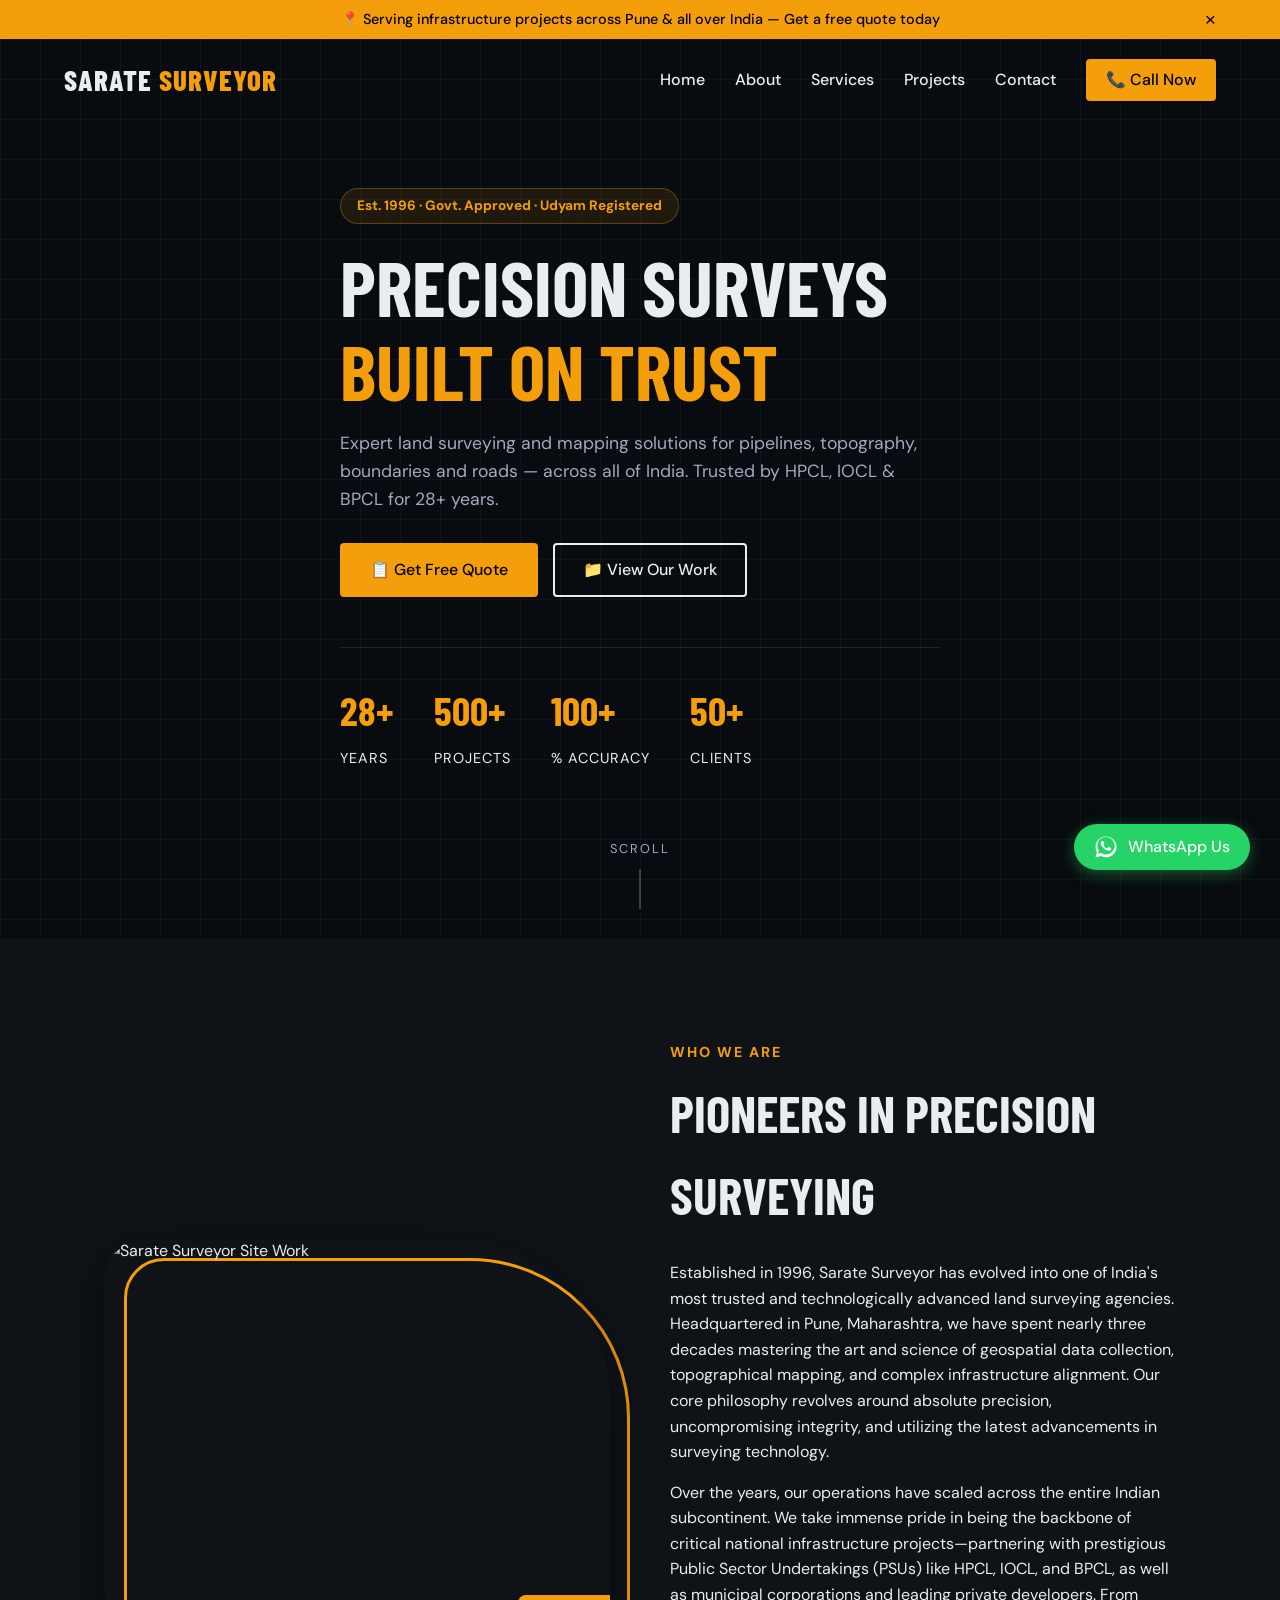
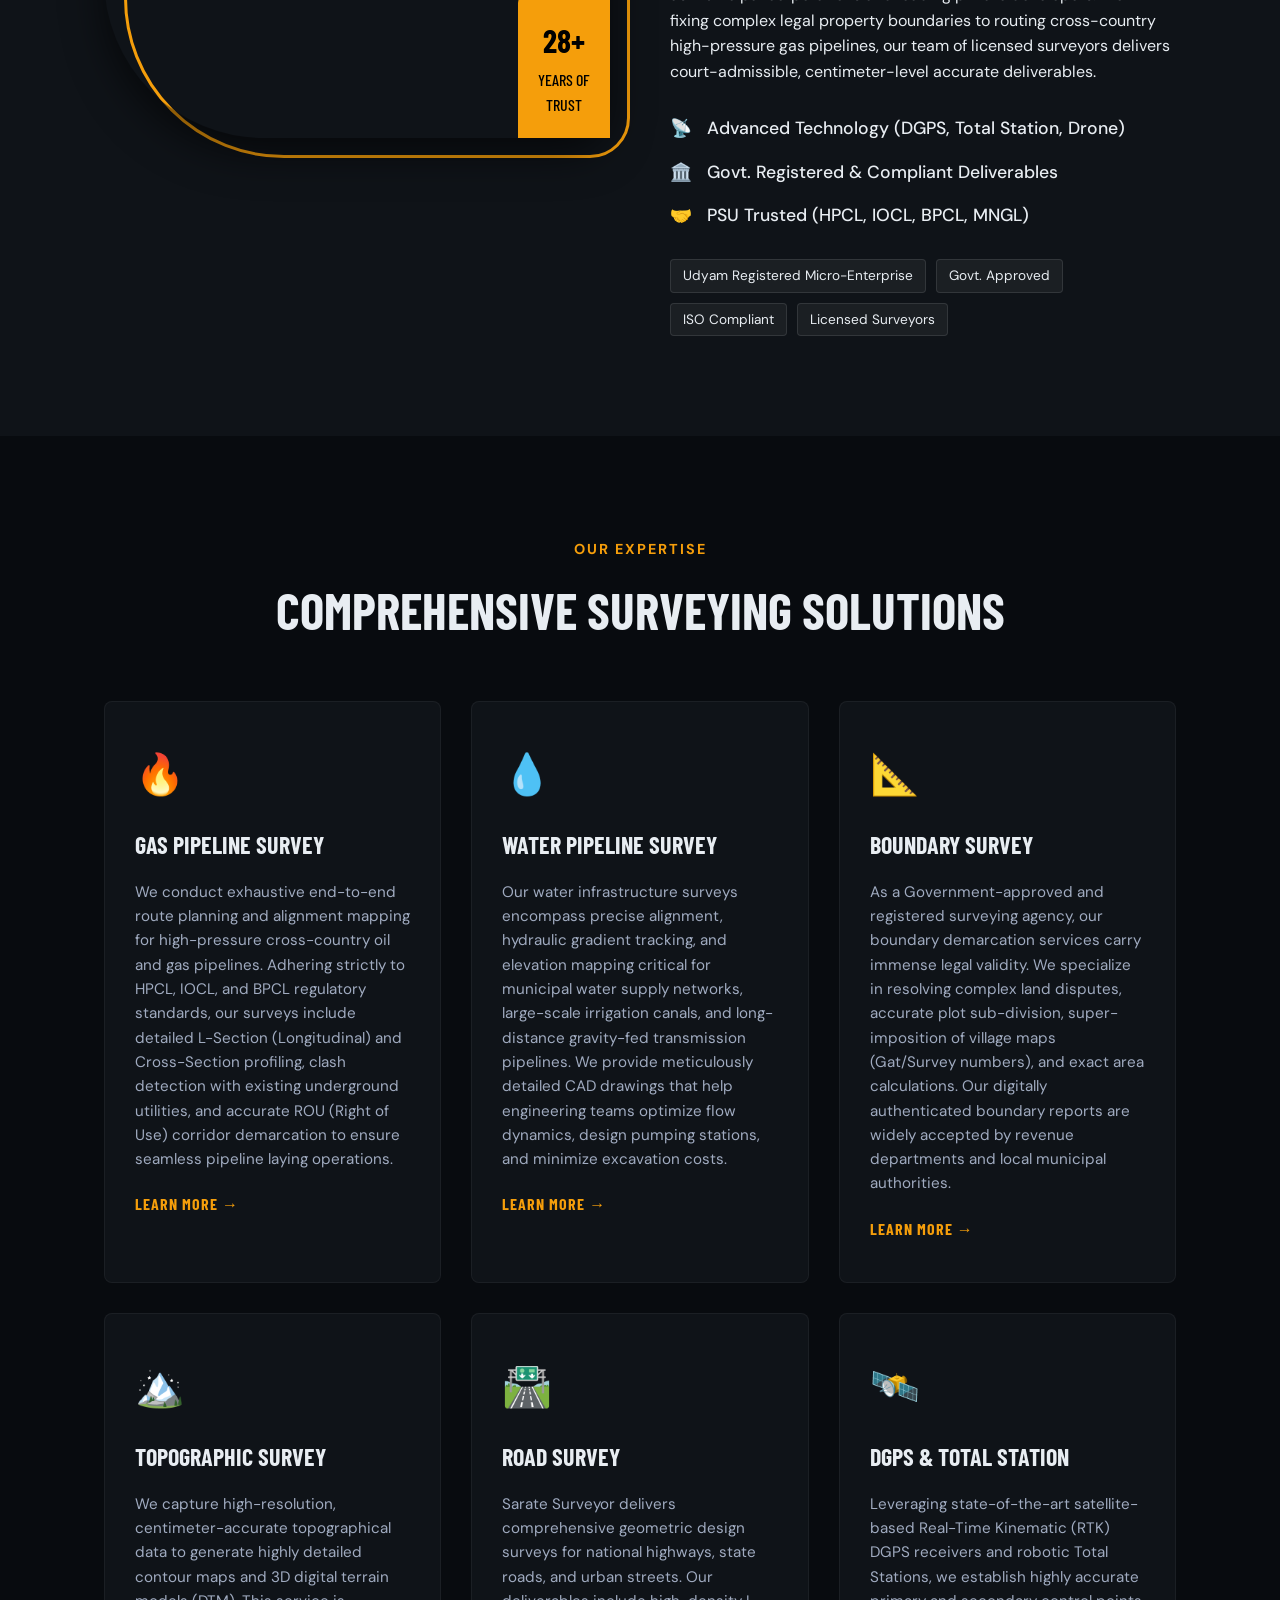
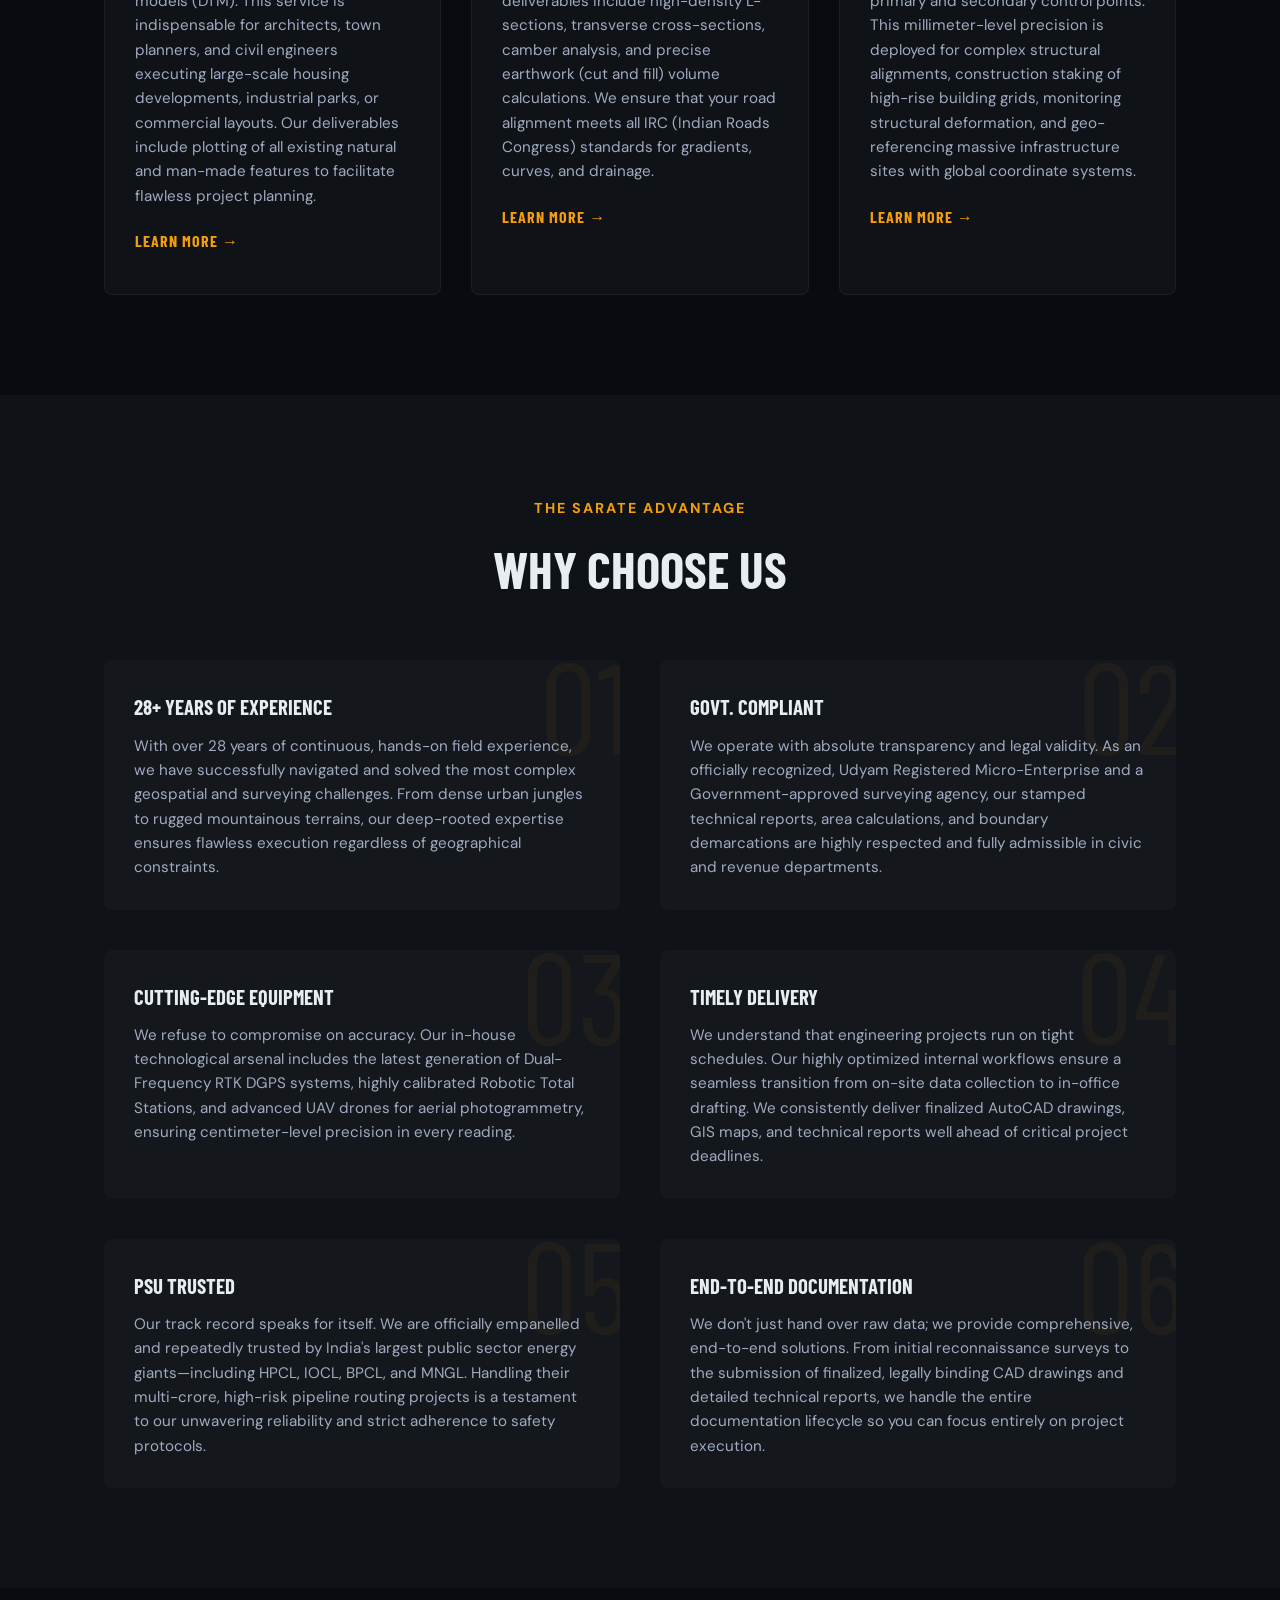
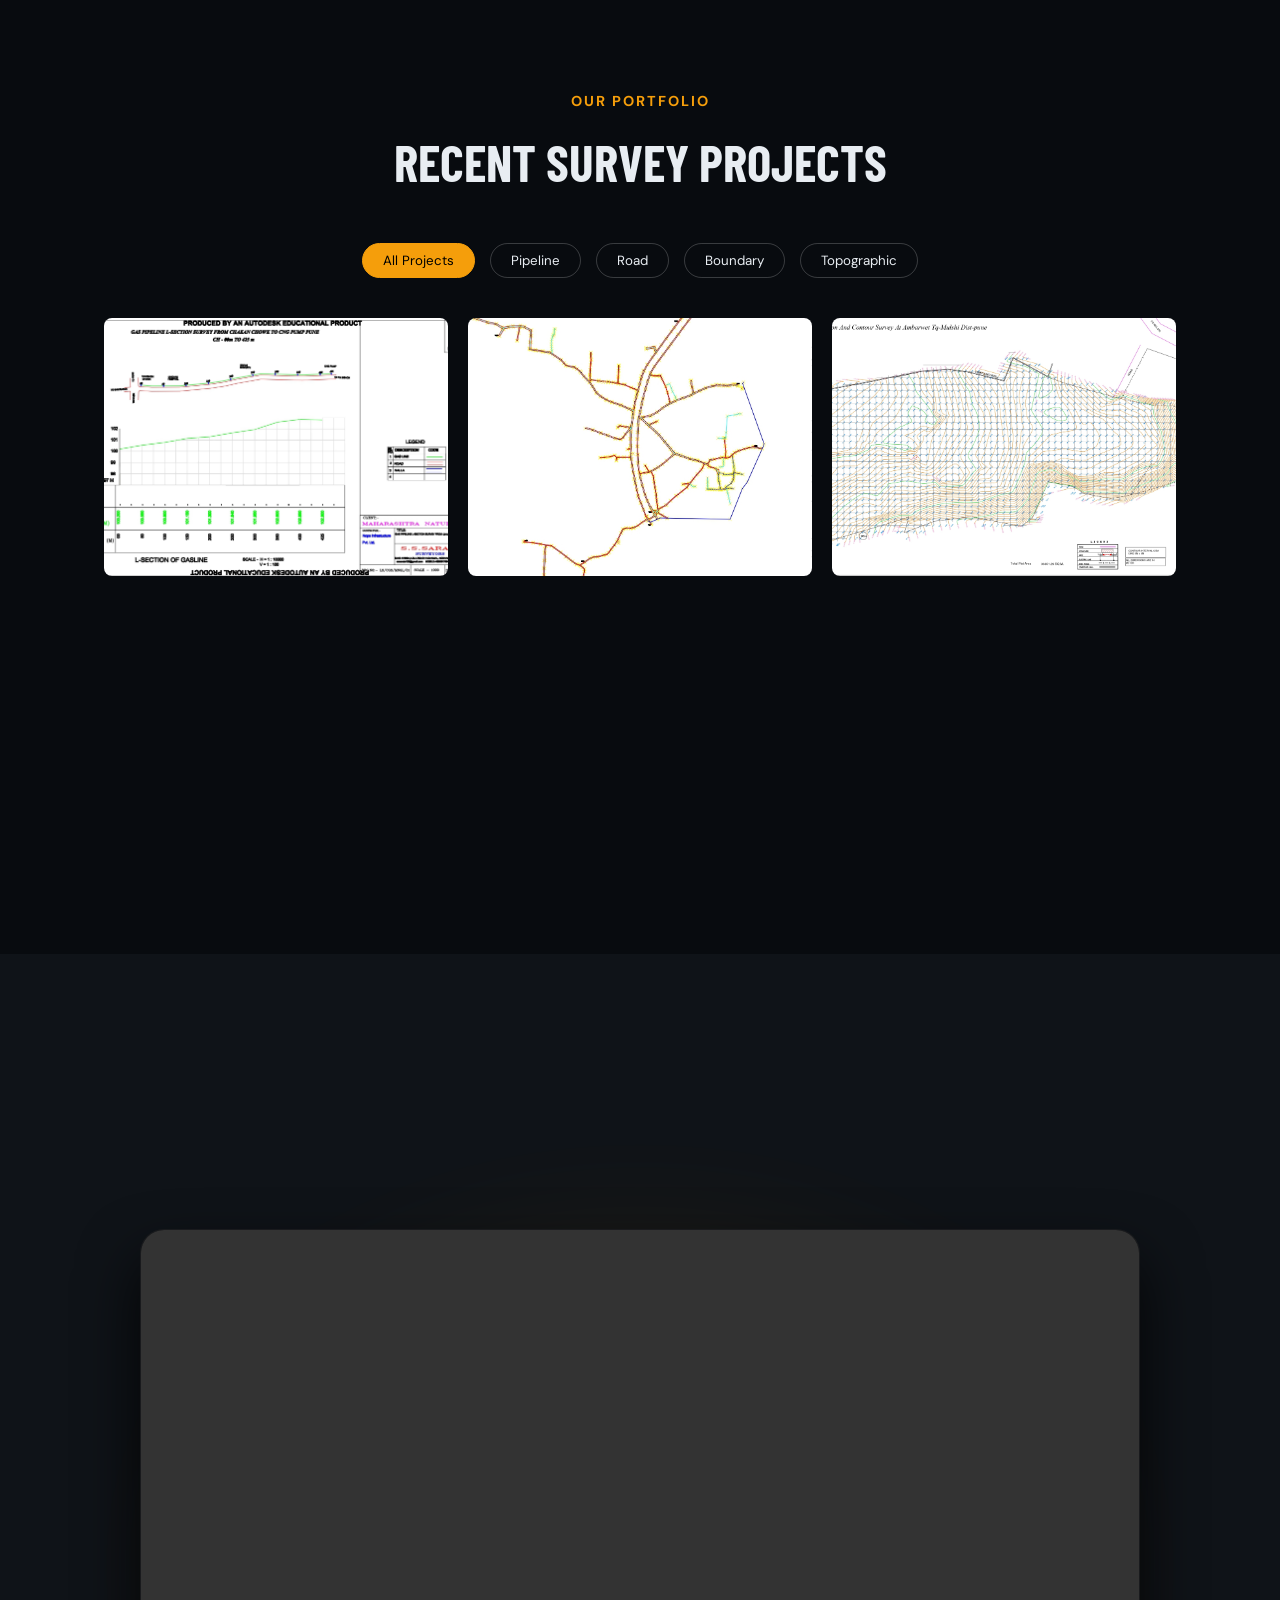
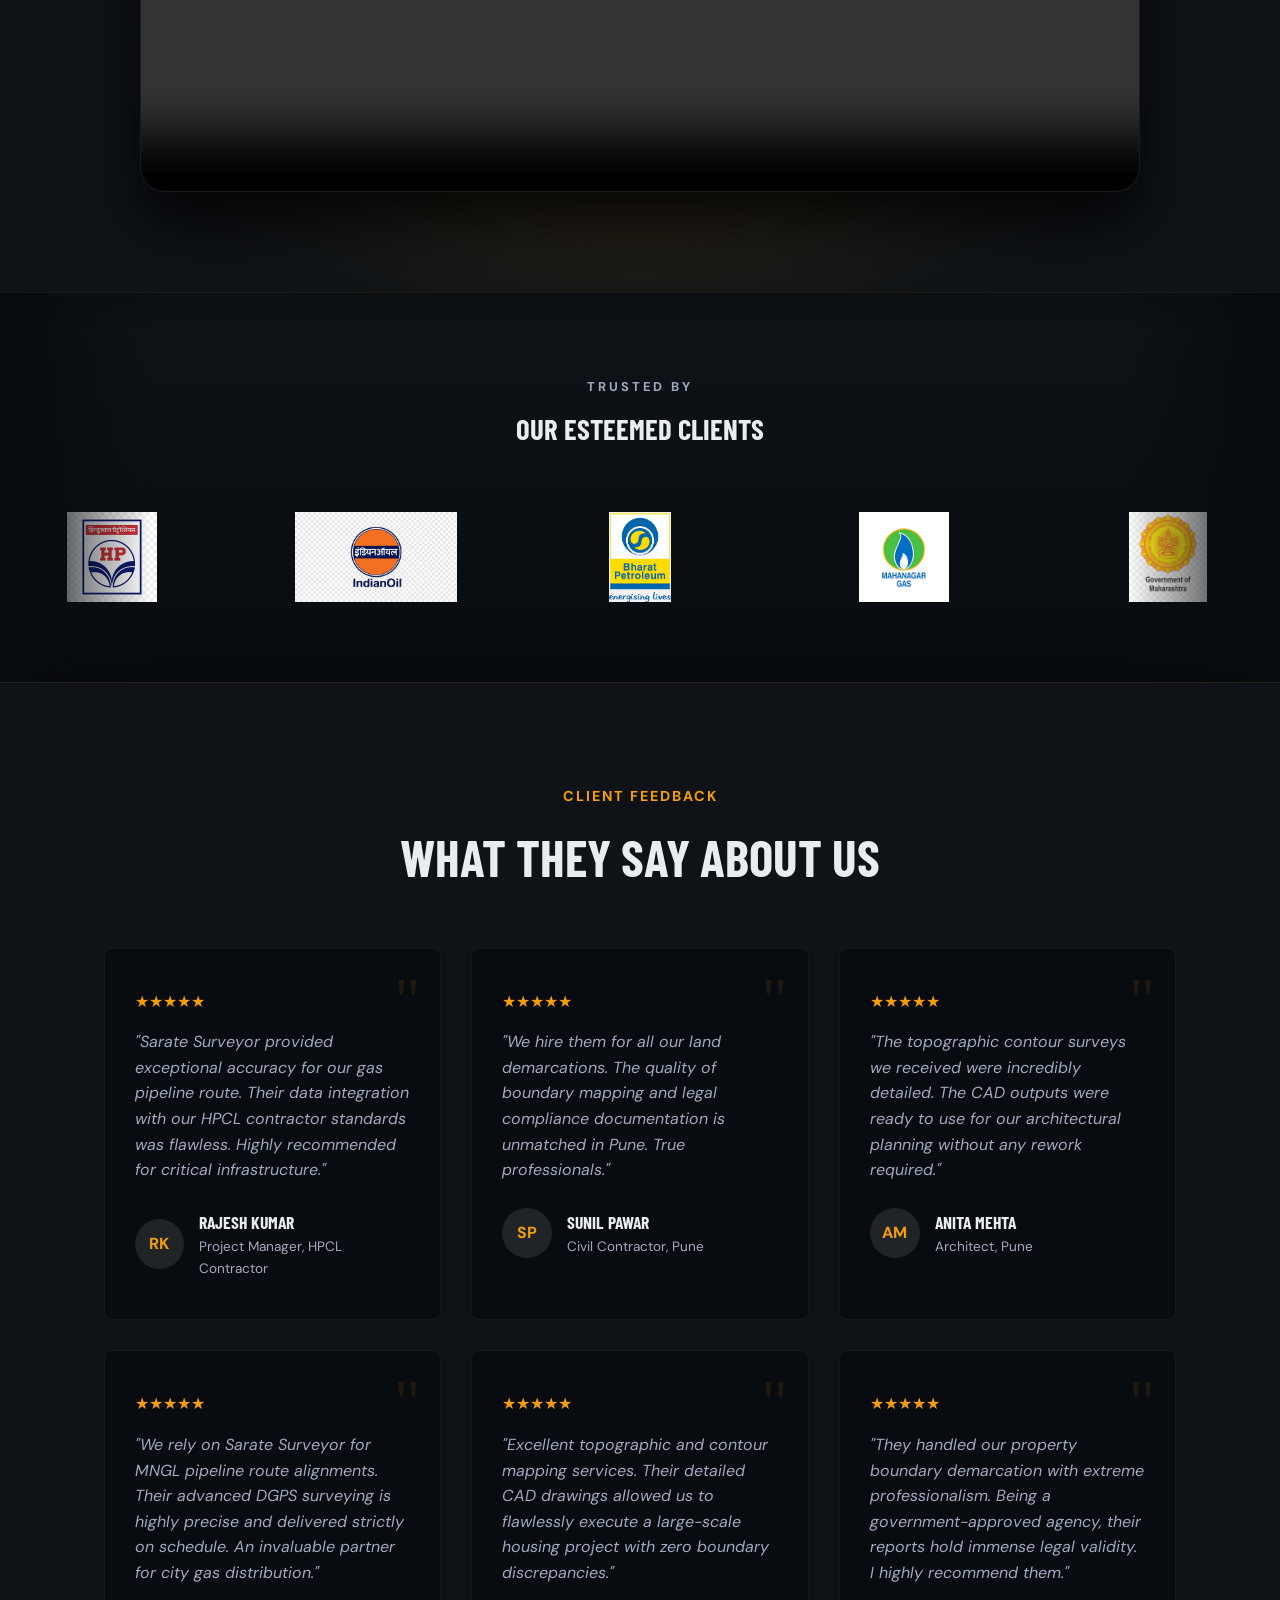
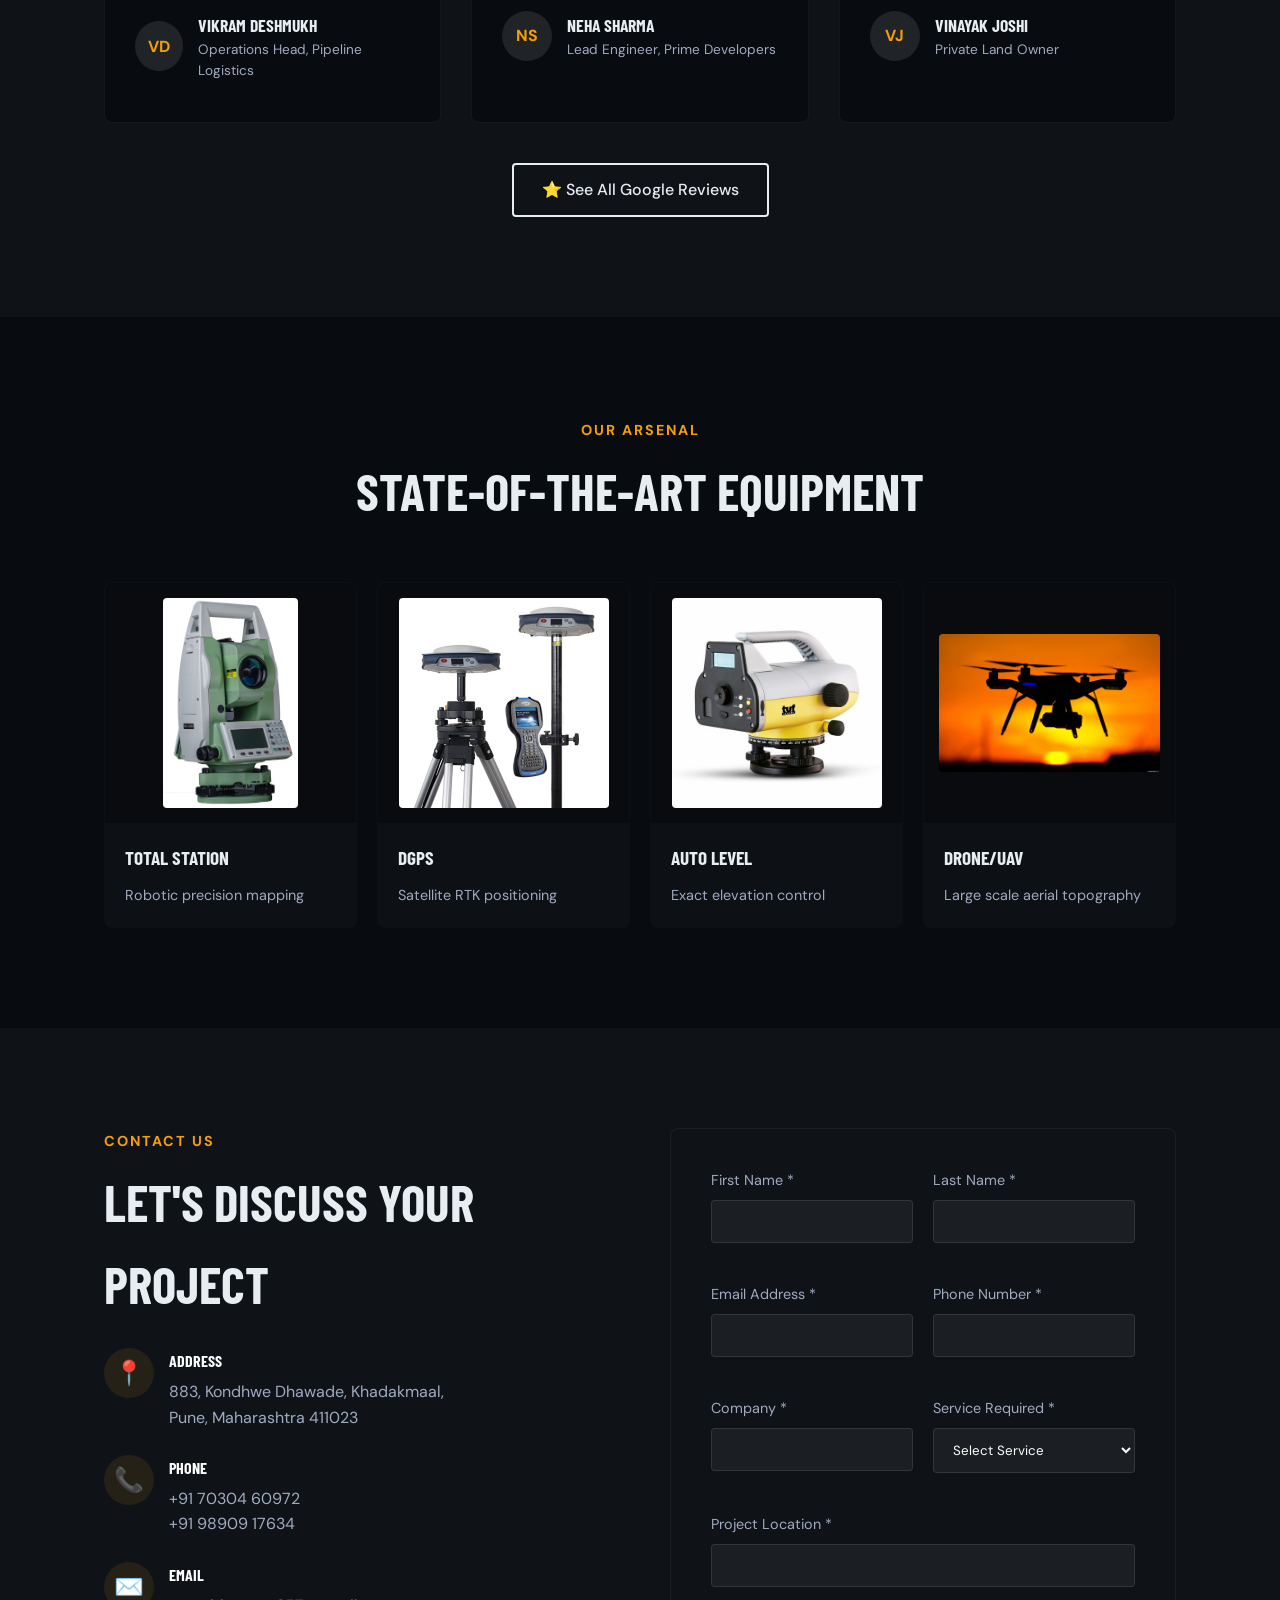
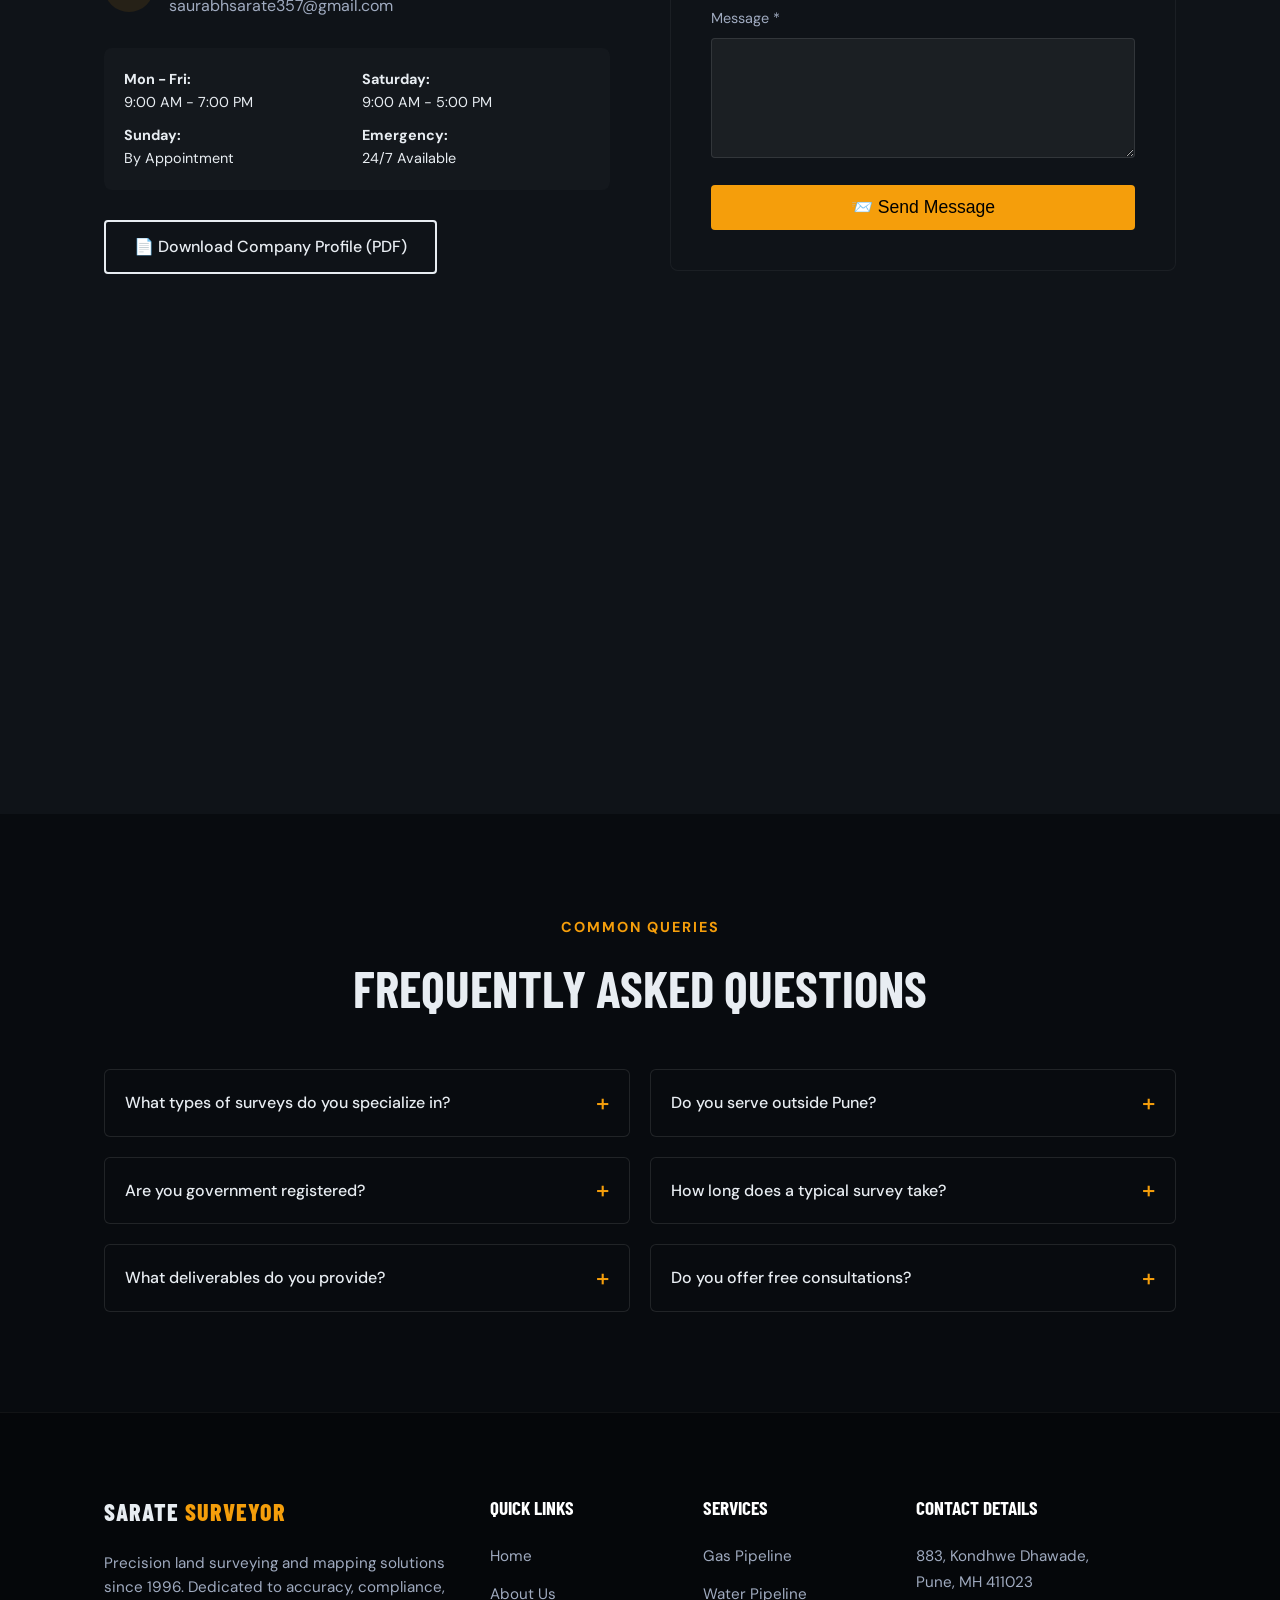
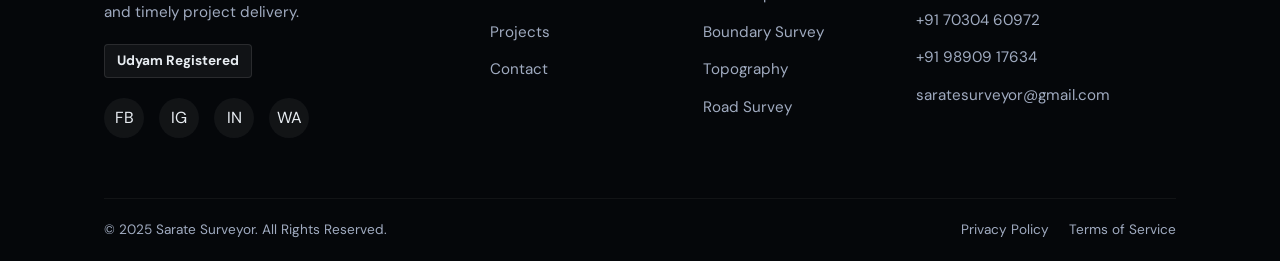
==== index.html @ 3decd0cd "Update footer with official social media links" ====
<!-- Deploy: drag this index.html to netlify.com/drop -->
<!DOCTYPE html>
<html lang="en">

<head>
    <meta charset="UTF-8">
    <meta name="viewport" content="width=device-width, initial-scale=1.0">
    <title>Sarate Surveyor | Land Surveying Experts in Pune Since 1996</title>
    <meta name="description"
        content="Govt. approved land surveyors in Pune since 1996. Expert gas pipeline, water pipeline, boundary, topographic and road surveys. Trusted by HPCL, IOCL, BPCL.">
    <meta name="keywords"
        content="land surveyor, surveying, Pune, topography, boundary survey, gas pipeline survey, DGPS, total station, Sarate Surveyor">
    <meta property="og:title" content="Sarate Surveyor | Land Surveying Experts in Pune Since 1996">
    <meta property="og:description"
        content="Govt. approved land surveyors in Pune since 1996. Expert gas pipeline, water pipeline, boundary, topographic and road surveys.">
    <meta property="og:type" content="website">

    <link rel="preconnect" href="https://fonts.googleapis.com">
    <link rel="preconnect" href="https://fonts.gstatic.com" crossorigin>
    <link
        href="https://fonts.googleapis.com/css2?family=Barlow+Condensed:wght@700;800&family=DM+Sans:wght@400;500&display=swap"
        rel="stylesheet">

    <link rel="stylesheet" href="css/style.css">
</head>

<body class="nav-wrapper has-banner">

    <!-- Announcement Banner -->
    <div class="announcement" id="banner">
        📍 Serving infrastructure projects across Pune & all over India — Get a free quote today
        <button class="close-btn"
            onclick="document.getElementById('banner').style.display='none'; document.body.classList.remove('has-banner');">&times;</button>
    </div>

    <!-- Navigation -->
    <nav id="navbar">
        <a href="#" class="logo">SARATE <span class="amber-text">SURVEYOR</span></a>
        <div class="nav-links" id="navLinks">
            <a href="#home" class="mobile-close">Home</a>
            <a href="#about" class="mobile-close">About</a>
            <a href="#services" class="mobile-close">Services</a>
            <a href="#portfolio" class="mobile-close">Projects</a>
            <a href="#contact" class="mobile-close">Contact</a>
            <a href="tel:+917030460972" class="nav-cta mobile-close">📞 Call Now</a>
        </div>
        <button class="hamburger" id="menuBtn">☰</button>
    </nav>

    <!-- Hero Section -->
    <section id="home" class="hero">
        <div class="container hero-content">
            <div class="badge">Est. 1996 · Govt. Approved · Udyam Registered</div>
            <h1 class="">PRECISION SURVEYS<br><span class="amber-text">BUILT ON TRUST</span></h1>
            <p class="">Expert land surveying and mapping solutions for pipelines, topography, boundaries and
                roads — across all of India. Trusted by HPCL, IOCL & BPCL for 28+ years.</p>
            <div class="hero-btns ">
                <a href="#contact" class="btn btn-amber">📋 Get Free Quote</a>
                <a href="#portfolio" class="btn btn-outline">📁 View Our Work</a>
            </div>
            <div class="hero-stats ">
                <div class="stat-item">
                    <h3 class="counter-value" data-target="28">0</h3>
                    <p>Years</p>
                </div>
                <div class="stat-item">
                    <h3 class="counter-value" data-target="500">0</h3>
                    <p>Projects</p>
                </div>
                <div class="stat-item">
                    <h3 class="counter-value" data-target="100">0</h3>
                    <p>% Accuracy</p>
                </div>
                <div class="stat-item">
                    <h3 class="counter-value" data-target="50">0</h3>
                    <p>Clients</p>
                </div>
            </div>
        </div>
        <div class="scroll-indicator">
            Scroll
            <div class="scroll-line"></div>
        </div>
    </section>

    <!-- About Section -->
    <section id="about" class="bg-lighter">
        <div class="container about-grid">
            <div class="about-img fade-in">
                <img src="https://images.unsplash.com/photo-1504307651254-35680f356dfd?q=85&w=1200"
                    alt="Sarate Surveyor Site Work" loading="lazy">
                <div class="about-badge">
                    <h4>28+</h4>
                    <p>Years of<br>Trust</p>
                </div>
            </div>
            <div class="about-text fade-in">
                <span class="section-tag">Who We Are</span>
                <h2>Pioneers in Precision Surveying</h2>
                <p>Established in 1996, Sarate Surveyor has evolved into one of India's most trusted and technologically advanced land surveying agencies. Headquartered in Pune, Maharashtra, we have spent nearly three decades mastering the art and science of geospatial data collection, topographical mapping, and complex infrastructure alignment. Our core philosophy revolves around absolute precision, uncompromising integrity, and utilizing the latest advancements in surveying technology.</p>
                <p style="margin-top: 15px;">Over the years, our operations have scaled across the entire Indian subcontinent. We take immense pride in being the backbone of critical national infrastructure projects—partnering with prestigious Public Sector Undertakings (PSUs) like HPCL, IOCL, and BPCL, as well as municipal corporations and leading private developers. From fixing complex legal property boundaries to routing cross-country high-pressure gas pipelines, our team of licensed surveyors delivers court-admissible, centimeter-level accurate deliverables.</p>

                <div class="about-features">
                    <div class="feature-item">
                        <span>📡</span> Advanced Technology (DGPS, Total Station, Drone)
                    </div>
                    <div class="feature-item">
                        <span>🏛️</span> Govt. Registered & Compliant Deliverables
                    </div>
                    <div class="feature-item">
                        <span>🤝</span> PSU Trusted (HPCL, IOCL, BPCL, MNGL)
                    </div>
                </div>

                <div class="cert-chips">
                    <span class="chip">Udyam Registered Micro-Enterprise</span>
                    <span class="chip">Govt. Approved</span>
                    <span class="chip">ISO Compliant</span>
                    <span class="chip">Licensed Surveyors</span>
                </div>
            </div>
        </div>
    </section>

    <!-- Services Section -->
    <section id="services">
        <div class="container">
            <div class="text-center fade-in">
                <span class="section-tag">Our Expertise</span>
                <h2>Comprehensive Surveying Solutions</h2>
            </div>

            <div class="services-grid">
                <!-- Service 1 -->
                <div class="service-card fade-in">
                    <div class="service-icon">🔥</div>
                    <h3>Gas Pipeline Survey</h3>
                    <p>We conduct exhaustive end-to-end route planning and alignment mapping for high-pressure cross-country oil and gas pipelines. Adhering strictly to HPCL, IOCL, and BPCL regulatory standards, our surveys include detailed L-Section (Longitudinal) and Cross-Section profiling, clash detection with existing underground utilities, and accurate ROU (Right of Use) corridor demarcation to ensure seamless pipeline laying operations.</p>
                    <a href="#contact" class="service-link">Learn More &rarr;</a>
                </div>
                <!-- Service 2 -->
                <div class="service-card fade-in">
                    <div class="service-icon">💧</div>
                    <h3>Water Pipeline Survey</h3>
                    <p>Our water infrastructure surveys encompass precise alignment, hydraulic gradient tracking, and elevation mapping critical for municipal water supply networks, large-scale irrigation canals, and long-distance gravity-fed transmission pipelines. We provide meticulously detailed CAD drawings that help engineering teams optimize flow dynamics, design pumping stations, and minimize excavation costs.</p>
                    <a href="#contact" class="service-link">Learn More &rarr;</a>
                </div>
                <!-- Service 3 -->
                <div class="service-card fade-in">
                    <div class="service-icon">📐</div>
                    <h3>Boundary Survey</h3>
                    <p>As a Government-approved and registered surveying agency, our boundary demarcation services carry immense legal validity. We specialize in resolving complex land disputes, accurate plot sub-division, super-imposition of village maps (Gat/Survey numbers), and exact area calculations. Our digitally authenticated boundary reports are widely accepted by revenue departments and local municipal authorities.</p>
                    <a href="#contact" class="service-link">Learn More &rarr;</a>
                </div>
                <!-- Service 4 -->
                <div class="service-card fade-in">
                    <div class="service-icon">🏔️</div>
                    <h3>Topographic Survey</h3>
                    <p>We capture high-resolution, centimeter-accurate topographical data to generate highly detailed contour maps and 3D digital terrain models (DTM). This service is indispensable for architects, town planners, and civil engineers executing large-scale housing developments, industrial parks, or commercial layouts. Our deliverables include plotting of all existing natural and man-made features to facilitate flawless project planning.</p>
                    <a href="#contact" class="service-link">Learn More &rarr;</a>
                </div>
                <!-- Service 5 -->
                <div class="service-card fade-in">
                    <div class="service-icon">🛣️</div>
                    <h3>Road Survey</h3>
                    <p>Sarate Surveyor delivers comprehensive geometric design surveys for national highways, state roads, and urban streets. Our deliverables include high-density L-sections, transverse cross-sections, camber analysis, and precise earthwork (cut and fill) volume calculations. We ensure that your road alignment meets all IRC (Indian Roads Congress) standards for gradients, curves, and drainage.</p>
                    <a href="#contact" class="service-link">Learn More &rarr;</a>
                </div>
                <!-- Service 6 -->
                <div class="service-card fade-in">
                    <div class="service-icon">🛰️</div>
                    <h3>DGPS & Total Station</h3>
                    <p>Leveraging state-of-the-art satellite-based Real-Time Kinematic (RTK) DGPS receivers and robotic Total Stations, we establish highly accurate primary and secondary control points. This millimeter-level precision is deployed for complex structural alignments, construction staking of high-rise building grids, monitoring structural deformation, and geo-referencing massive infrastructure sites with global coordinate systems.</p>
                    <a href="#contact" class="service-link">Learn More &rarr;</a>
                </div>
            </div>
        </div>
    </section>

    <!-- Why Choose Us -->
    <section class="bg-lighter">
        <div class="container">
            <div class="text-center fade-in">
                <span class="section-tag">The Sarate Advantage</span>
                <h2>Why Choose Us</h2>
            </div>
            <div class="wcu-grid">
                <div class="wcu-item fade-in">
                    <div class="wcu-num">01</div>
                    <h3>28+ Years of Experience</h3>
                    <p>With over 28 years of continuous, hands-on field experience, we have successfully navigated and solved the most complex geospatial and surveying challenges. From dense urban jungles to rugged mountainous terrains, our deep-rooted expertise ensures flawless execution regardless of geographical constraints.</p>
                </div>
                <div class="wcu-item fade-in">
                    <div class="wcu-num">02</div>
                    <h3>Govt. Compliant</h3>
                    <p>We operate with absolute transparency and legal validity. As an officially recognized, Udyam Registered Micro-Enterprise and a Government-approved surveying agency, our stamped technical reports, area calculations, and boundary demarcations are highly respected and fully admissible in civic and revenue departments.</p>
                </div>
                <div class="wcu-item fade-in">
                    <div class="wcu-num">03</div>
                    <h3>Cutting-Edge Equipment</h3>
                    <p>We refuse to compromise on accuracy. Our in-house technological arsenal includes the latest generation of Dual-Frequency RTK DGPS systems, highly calibrated Robotic Total Stations, and advanced UAV drones for aerial photogrammetry, ensuring centimeter-level precision in every reading.</p>
                </div>
                <div class="wcu-item fade-in">
                    <div class="wcu-num">04</div>
                    <h3>Timely Delivery</h3>
                    <p>We understand that engineering projects run on tight schedules. Our highly optimized internal workflows ensure a seamless transition from on-site data collection to in-office drafting. We consistently deliver finalized AutoCAD drawings, GIS maps, and technical reports well ahead of critical project deadlines.</p>
                </div>
                <div class="wcu-item fade-in">
                    <div class="wcu-num">05</div>
                    <h3>PSU Trusted</h3>
                    <p>Our track record speaks for itself. We are officially empanelled and repeatedly trusted by India's largest public sector energy giants—including HPCL, IOCL, BPCL, and MNGL. Handling their multi-crore, high-risk pipeline routing projects is a testament to our unwavering reliability and strict adherence to safety protocols.</p>
                </div>
                <div class="wcu-item fade-in">
                    <div class="wcu-num">06</div>
                    <h3>End-to-End Documentation</h3>
                    <p>We don't just hand over raw data; we provide comprehensive, end-to-end solutions. From initial reconnaissance surveys to the submission of finalized, legally binding CAD drawings and detailed technical reports, we handle the entire documentation lifecycle so you can focus entirely on project execution.</p>
                </div>
            </div>
        </div>
    </section>

    <!-- Portfolio Section -->
    <section id="portfolio">
        <div class="container">
            <div class="text-center fade-in">
                <span class="section-tag">Our Portfolio</span>
                <h2>Recent Survey Projects</h2>
            </div>

            <div class="filter-btns fade-in">
                <button class="filter-btn active" data-filter="all">All Projects</button>
                <button class="filter-btn" data-filter="pipeline">Pipeline</button>
                <button class="filter-btn" data-filter="road">Road</button>
                <button class="filter-btn" data-filter="boundary">Boundary</button>
                <button class="filter-btn" data-filter="topographic">Topographic</button>
            </div>

            <div class="portfolio-grid">
                <div class="portfolio-item fade-in" data-category="pipeline">
                    <img src="assets/images/Chakan-29-3-2024-Model_page-0001%20(1).jpg"
                        alt="Gas Pipeline L-Section, Chakan to CNG Pump" loading="lazy">
                    <div class="portfolio-overlay">
                        <h4>Gas Pipeline L-Section, Chakan to CNG Pump</h4>
                        <div class="zoom-icon">🔍</div>
                    </div>
                </div>
                <div class="portfolio-item fade-in" data-category="road">
                    <img src="assets/images/BAVADGANFINAL%3D-Model_page-0001%20(1).jpg"
                        alt="Road Survey, Bavadgan Project" loading="lazy">
                    <div class="portfolio-overlay">
                        <h4>Road Survey, Bavadgan Project</h4>
                        <div class="zoom-icon">🔍</div>
                    </div>
                </div>
                <div class="portfolio-item fade-in" data-category="topographic">
                    <img src="assets/images/AMBADVETHA-Model_page-0001%20(1).jpg"
                        alt="Contour Survey, Ambarwet Mulshi" loading="lazy">
                    <div class="portfolio-overlay">
                        <h4>Contour Survey, Ambarwet Mulshi</h4>
                        <div class="zoom-icon">🔍</div>
                    </div>
                </div>
                <div class="portfolio-item fade-in" data-category="boundary">
                    <img src="assets/images/GORHE%20BK.GAT%20142%20DHANANJAY%20%2006-11-2023f_page-0001%20(1).jpg"
                        alt="Boundary Demarcation, Gorhe Bk" loading="lazy">
                    <div class="portfolio-overlay">
                        <h4>Boundary Demarcation, Gorhe Bk</h4>
                        <div class="zoom-icon">🔍</div>
                    </div>
                </div>
                <div class="portfolio-item fade-in" data-category="pipeline">
                    <img src="assets/images/parali%20%26%20Sajanghad-15-11-21-Model_page-0001%20(1).jpg"
                        alt="Water Pipeline Survey, Parali & Sajjangad" loading="lazy">
                    <div class="portfolio-overlay">
                        <h4>Water Pipeline Survey, Parali & Sajjangad</h4>
                        <div class="zoom-icon">🔍</div>
                    </div>
                </div>
                <div class="portfolio-item fade-in" data-category="topographic">
                    <img src="assets/images/Kunjirwadi-7-3-24-sidhu-Model_page-0001%20(1).jpg"
                        alt="Construction Staking, Kunjirwadi" loading="lazy">
                    <div class="portfolio-overlay">
                        <h4>Construction Staking, Kunjirwadi</h4>
                        <div class="zoom-icon">🔍</div>
                    </div>
                </div>
            </div>
        </div>
    </section>

    <!-- Video Section -->
    <section class="bg-lighter" style="padding: 100px 0;">
        <div class="container">
            <div class="text-center fade-in" style="margin-bottom: 60px;">
                <span class="section-tag">Field Operations</span>
                <h2>Watch Us In Action</h2>
            </div>
            
            <!-- Premium Video Showcase -->
            <div class="fade-in" style="max-width: 1000px; margin: 0 auto; position: relative;">
                <!-- Decorative Glow Behind Video -->
                <div style="position: absolute; top: 10%; left: 10%; right: 10%; bottom: -10%; background: var(--accent-amber); filter: blur(80px); opacity: 0.15; z-index: 0; border-radius: 50%;"></div>
                
                <!-- Video Player Frame -->
                <div style="position: relative; z-index: 1; border-radius: 24px; overflow: hidden; background: #05070A; box-shadow: 0 30px 60px rgba(0,0,0,0.8); border: 1px solid rgba(255,255,255,0.08);">
                    <video src="assets/videos/video.mp4" autoplay loop muted playsinline controls 
                        style="width: 100%; aspect-ratio: 16/9; object-fit: cover; display: block;">
                    </video>
                </div>
            </div>
        </div>
    </section>

    <!-- Scrolling Client Logos -->
    <div class="marquee-section">
        <div class="container text-center fade-in" style="margin-bottom: 40px; position: relative; z-index: 10;">
            <span class="section-tag" style="color: var(--text-muted); font-size: 0.8rem; letter-spacing: 3px;">Trusted
                By</span>
            <h2 style="font-size: 1.8rem; margin-bottom: 0;">Our Esteemed Clients</h2>
        </div>
        <div class="marquee-container">
            <div class="marquee-content">
                <div class="client-logo"><img src="assets/images/HPCL.png" alt="HPCL" loading="lazy"></div>
                <div class="client-logo"><img src="assets/images/IOCL.png" alt="IOCL" loading="lazy"></div>
                <div class="client-logo"><img src="assets/images/BPCL.png" alt="BPCL" loading="lazy"></div>
                <div class="client-logo"><img src="assets/images/Mahanagas_logo.png" alt="Mahanagar Gas" loading="lazy"></div>
                <div class="client-logo"><img src="assets/images/Maharashtra _gov.png" alt="Maharashtra Govt" loading="lazy"></div>
            </div>
            <!-- Duplicate for seamless scroll -->
            <div class="marquee-content" aria-hidden="true">
                <div class="client-logo"><img src="assets/images/HPCL.png" alt="HPCL" loading="lazy"></div>
                <div class="client-logo"><img src="assets/images/IOCL.png" alt="IOCL" loading="lazy"></div>
                <div class="client-logo"><img src="assets/images/BPCL.png" alt="BPCL" loading="lazy"></div>
                <div class="client-logo"><img src="assets/images/Mahanagas_logo.png" alt="Mahanagar Gas" loading="lazy"></div>
                <div class="client-logo"><img src="assets/images/Maharashtra _gov.png" alt="Maharashtra Govt" loading="lazy"></div>
            </div>
        </div>
    </div>

    <!-- Testimonials -->
    <section class="bg-lighter">
        <div class="container">
            <div class="text-center fade-in">
                <span class="section-tag">Client Feedback</span>
                <h2>What They Say About Us</h2>
            </div>

            <div class="test-grid">
                <div class="test-card fade-in">
                    <div class="quote-icon">"</div>
                    <div class="stars">★★★★★</div>
                    <p class="test-text">"Sarate Surveyor provided exceptional accuracy for our gas pipeline route.
                        Their data integration with our HPCL contractor standards was flawless. Highly recommended for
                        critical infrastructure."</p>
                    <div class="client-info">
                        <div class="client-avatar">RK</div>
                        <div class="client-details">
                            <h4>Rajesh Kumar</h4>
                            <p>Project Manager, HPCL Contractor</p>
                        </div>
                    </div>
                </div>
                <div class="test-card fade-in">
                    <div class="quote-icon">"</div>
                    <div class="stars">★★★★★</div>
                    <p class="test-text">"We hire them for all our land demarcations. The quality of boundary mapping
                        and legal compliance documentation is unmatched in Pune. True professionals."</p>
                    <div class="client-info">
                        <div class="client-avatar">SP</div>
                        <div class="client-details">
                            <h4>Sunil Pawar</h4>
                            <p>Civil Contractor, Pune</p>
                        </div>
                    </div>
                </div>
                <div class="test-card fade-in">
                    <div class="quote-icon">"</div>
                    <div class="stars">★★★★★</div>
                    <p class="test-text">"The topographic contour surveys we received were incredibly detailed. The CAD
                        outputs were ready to use for our architectural planning without any rework required."</p>
                    <div class="client-info">
                        <div class="client-avatar">AM</div>
                        <div class="client-details">
                            <h4>Anita Mehta</h4>
                            <p>Architect, Pune</p>
                        </div>
                    </div>
                </div>

                <div class="test-card fade-in">
                    <div class="quote-icon">"</div>
                    <div class="stars">★★★★★</div>
                    <p class="test-text">"We rely on Sarate Surveyor for MNGL pipeline route alignments. Their advanced
                        DGPS surveying is highly precise and delivered strictly on schedule. An invaluable partner for
                        city gas distribution."</p>
                    <div class="client-info">
                        <div class="client-avatar">VD</div>
                        <div class="client-details">
                            <h4>Vikram Deshmukh</h4>
                            <p>Operations Head, Pipeline Logistics</p>
                        </div>
                    </div>
                </div>
                <div class="test-card fade-in">
                    <div class="quote-icon">"</div>
                    <div class="stars">★★★★★</div>
                    <p class="test-text">"Excellent topographic and contour mapping services. Their detailed CAD
                        drawings allowed us to flawlessly execute a large-scale housing project with zero boundary
                        discrepancies."</p>
                    <div class="client-info">
                        <div class="client-avatar">NS</div>
                        <div class="client-details">
                            <h4>Neha Sharma</h4>
                            <p>Lead Engineer, Prime Developers</p>
                        </div>
                    </div>
                </div>
                <div class="test-card fade-in">
                    <div class="quote-icon">"</div>
                    <div class="stars">★★★★★</div>
                    <p class="test-text">"They handled our property boundary demarcation with extreme professionalism.
                        Being a government-approved agency, their reports hold immense legal validity. I highly
                        recommend them."</p>
                    <div class="client-info">
                        <div class="client-avatar">VJ</div>
                        <div class="client-details">
                            <h4>Vinayak Joshi</h4>
                            <p>Private Land Owner</p>
                        </div>
                    </div>
                </div>

            </div>

            <div class="text-center fade-in" style="margin-top: 40px;">
                <a href="#" class="btn btn-outline">⭐ See All Google Reviews</a>
            </div>
        </div>
    </section>

    <!-- Equipment Showcase -->
    <section>
        <div class="container">
            <div class="text-center fade-in">
                <span class="section-tag">Our Arsenal</span>
                <h2>State-of-the-art Equipment</h2>
            </div>

            <div class="eq-grid">
                <div class="eq-card fade-in">
                    <div class="eq-img">
                        <img src="assets/images/Total-Station.jpg" alt="Total Station" loading="lazy">
                    </div>
                    <div class="eq-info">
                        <h4>Total Station</h4>
                        <p>Robotic precision mapping</p>
                    </div>
                </div>
                <div class="eq-card fade-in">
                    <div class="eq-img">
                        <img src="assets/images/DGPS.jpg" alt="DGPS" loading="lazy">
                    </div>
                    <div class="eq-info">
                        <h4>DGPS</h4>
                        <p>Satellite RTK positioning</p>
                    </div>
                </div>
                <div class="eq-card fade-in">
                    <div class="eq-img">
                        <img src="assets/images/Auto-Level.jpeg" alt="Auto Level" loading="lazy">
                    </div>
                    <div class="eq-info">
                        <h4>Auto Level</h4>
                        <p>Exact elevation control</p>
                    </div>
                </div>
                <div class="eq-card fade-in">
                    <div class="eq-img">
                        <img src="assets/images/Drone.jpg" alt="Drone UAV" loading="lazy">
                    </div>
                    <div class="eq-info">
                        <h4>Drone/UAV</h4>
                        <p>Large scale aerial topography</p>
                    </div>
                </div>
            </div>
        </div>
    </section>

    <!-- Contact & Map -->
    <section id="contact" class="bg-lighter">
        <div class="container contact-grid">
            <!-- Left Info -->
            <div class="fade-in">
                <span class="section-tag">Contact Us</span>
                <h2>Let's Discuss Your Project</h2>

                <div class="contact-info-item">
                    <div class="contact-icon">📍</div>
                    <div>
                        <h4 style="margin-bottom:5px; color:white;">Address</h4>
                        <p style="color:var(--text-muted);">883, Kondhwe Dhawade, Khadakmaal,<br>Pune, Maharashtra
                            411023</p>
                    </div>
                </div>
                <div class="contact-info-item">
                    <div class="contact-icon">📞</div>
                    <div>
                        <h4 style="margin-bottom:5px; color:white;">Phone</h4>
                        <p style="color:var(--text-muted);"><a href="tel:+917030460972">+91 70304 60972</a><br><a
                                href="tel:+919890917634">+91 98909 17634</a></p>
                    </div>
                </div>
                <div class="contact-info-item">
                    <div class="contact-icon">✉️</div>
                    <div>
                        <h4 style="margin-bottom:5px; color:white;">Email</h4>
                        <p style="color:var(--text-muted);"><a
                                href="mailto:saurabhsarate357@gmail.com">saurabhsarate357@gmail.com</a></p>
                    </div>
                </div>

                <div class="hours-grid">
                    <div><strong>Mon - Fri:</strong><br>9:00 AM - 7:00 PM</div>
                    <div><strong>Saturday:</strong><br>9:00 AM - 5:00 PM</div>
                    <div><strong>Sunday:</strong><br>By Appointment</div>
                    <div><strong>Emergency:</strong><br>24/7 Available</div>
                </div>

                <a href="assets/docs/Sarate_Catalogue.pdf" download="Sarate_Catalogue.pdf" class="btn btn-outline">📄 Download
                    Company Profile (PDF)</a>
            </div>

            <!-- Right Form -->
            <div class="fade-in">
                <form id="contact-form" class="contact-form" name="contact" method="POST" data-netlify="true">
                    <input type="hidden" name="form-name" value="contact" />
                    <div class="form-row">
                        <div class="form-group">
                            <label>First Name *</label>
                            <input type="text" name="first_name" class="form-control" required oninput="this.value = this.value.replace(/[()\/₹:&]/g, '')">
                        </div>
                        <div class="form-group">
                            <label>Last Name *</label>
                            <input type="text" name="last_name" class="form-control" required oninput="this.value = this.value.replace(/[()\/₹:&]/g, '')">
                        </div>
                    </div>
                    <div class="form-row">
                        <div class="form-group">
                            <label>Email Address *</label>
                            <input type="email" name="email" class="form-control" required oninput="this.value = this.value.replace(/[()\/₹:&]/g, '')">
                        </div>
                        <div class="form-group">
                            <label>Phone Number *</label>
                            <input type="tel" name="phone" class="form-control" required oninput="this.value = this.value.replace(/[()\/₹:&]/g, '')">
                        </div>
                    </div>
                    <div class="form-row">
                        <div class="form-group">
                            <label>Company *</label>
                            <input type="text" name="company" class="form-control" required oninput="this.value = this.value.replace(/[()\/₹:&]/g, '')">
                        </div>
                        <div class="form-group">
                            <label>Service Required *</label>
                            <select name="service" class="form-control" required>
                                <option value="">Select Service</option>
                                <option value="Gas Pipeline">Gas Pipeline Survey</option>
                                <option value="Water Pipeline">Water Pipeline Survey</option>
                                <option value="Boundary">Boundary Survey</option>
                                <option value="Topographic">Topographic Survey</option>
                                <option value="Road">Road Survey</option>
                                <option value="DGPS">DGPS & Total Station</option>
                            </select>
                        </div>
                    </div>
                    <div class="form-group">
                        <label>Project Location *</label>
                        <input type="text" name="location" class="form-control" required oninput="this.value = this.value.replace(/[()\/₹:&]/g, '')">
                    </div>
                    <div class="form-group">
                        <label>Message *</label>
                        <textarea name="message" class="form-control" required oninput="this.value = this.value.replace(/[()\/₹:&]/g, '')"></textarea>
                    </div>
                    <button type="submit" class="btn btn-amber submit-btn">📨 Send Message</button>
                </form>

                <!-- Success Message -->
                <div id="form-success" class="form-success contact-form">
                    <div class="success-icon">✓</div>
                    <h3>Message Sent Successfully!</h3>
                    <p style="color:var(--text-muted); margin-top:10px;">Thank you for reaching out. Our surveying team
                        will contact you shortly.</p>
                </div>
            </div>
        </div>

        <div class="container map-container fade-in">
            <iframe
                src="https://maps.google.com/maps?q=FQ49+543+Bharat+Petroleum,+Petrol+Pump+-Dhawade+Petroleum,+KONDE+DHAWADE,PUNE,+Pune,+Maharashtra+411023&t=&z=16&ie=UTF8&iwloc=&output=embed"
                allowfullscreen="" loading="lazy" referrerpolicy="no-referrer-when-downgrade"></iframe>
        </div>
    </section>

    <!-- FAQ Section -->
    <section>
        <div class="container">
            <div class="text-center fade-in">
                <span class="section-tag">Common Queries</span>
                <h2>Frequently Asked Questions</h2>
            </div>

            <div class="faq-grid fade-in">
                <div class="faq-item">
                    <div class="faq-q">
                        What types of surveys do you specialize in?
                        <span class="faq-icon">+</span>
                    </div>
                    <div class="faq-a">
                        <p>We specialize in Gas Pipeline, Water Pipeline, Boundary Demarcation, Topographic contour
                            mapping, Road surveys, and high-precision DGPS & Total Station control establishment.</p>
                    </div>
                </div>
                <div class="faq-item">
                    <div class="faq-q">
                        Do you serve outside Pune?
                        <span class="faq-icon">+</span>
                    </div>
                    <div class="faq-a">
                        <p>Yes, while our head office is located in Pune, Maharashtra, we have the capability and team
                            strength to handle surveying projects anywhere across India.</p>
                    </div>
                </div>
                <div class="faq-item">
                    <div class="faq-q">
                        Are you government registered?
                        <span class="faq-icon">+</span>
                    </div>
                    <div class="faq-a">
                        <p>Absolutely. We are a Government Approved agency, Udyam Registered Micro-Enterprise, and hold
                            valid surveyor licenses. Our deliverables are fully compliant with legal authorities.</p>
                    </div>
                </div>
                <div class="faq-item">
                    <div class="faq-q">
                        How long does a typical survey take?
                        <span class="faq-icon">+</span>
                    </div>
                    <div class="faq-a">
                        <p>The timeline depends on the project scope and terrain. A basic boundary survey takes 1-2
                            days, while large pipeline or topographic projects can span weeks. Contact us for a specific
                            estimate.</p>
                    </div>
                </div>
                <div class="faq-item">
                    <div class="faq-q">
                        What deliverables do you provide?
                        <span class="faq-icon">+</span>
                    </div>
                    <div class="faq-a">
                        <p>We provide physical stamped drawings, detailed AutoCAD (DWG) files, PDF reports, coordinate
                            lists (CSV/Excel), and 3D terrain models if requested.</p>
                    </div>
                </div>
                <div class="faq-item">
                    <div class="faq-q">
                        Do you offer free consultations?
                        <span class="faq-icon">+</span>
                    </div>
                    <div class="faq-a">
                        <p>Yes, we offer free initial consultations and site feasibility discussions. Get in touch with
                            our team to evaluate your project needs and receive a no-obligation quote.</p>
                    </div>
                </div>
            </div>
        </div>
    </section>

    <!-- Footer -->
    <footer>
        <div class="container">
            <div class="footer-grid">
                <div>
                    <a href="#" class="logo footer-logo">SARATE <span class="amber-text">SURVEYOR</span></a>
                    <p class="footer-text">Precision land surveying and mapping solutions since 1996. Dedicated to
                        accuracy, compliance, and timely project delivery.</p>
                    <div class="chip" style="display:inline-block; margin-bottom:20px; font-weight:700;">Udyam
                        Registered</div>
                    <div class="social-icons">
                        <a href="https://www.facebook.com/share/1CoNj1412m/" target="_blank" class="social-icon" aria-label="Facebook">FB</a>
                        <a href="https://www.instagram.com/surveyor.india_?igsh=MXN1MTJmZ3ptMXZlaA%3D%3D&utm_source=qr" target="_blank" class="social-icon" aria-label="Instagram">IG</a>
                        <a href="https://www.linkedin.com/in/sarate-surveyor-b37b1a404" target="_blank" class="social-icon" aria-label="LinkedIn">IN</a>
                        <a href="https://wa.me/917030460972" target="_blank" class="social-icon"
                            aria-label="WhatsApp">WA</a>
                    </div>
                </div>

                <div>
                    <h4 class="footer-heading">Quick Links</h4>
                    <ul class="footer-links">
                        <li><a href="#home">Home</a></li>
                        <li><a href="#about">About Us</a></li>
                        <li><a href="#portfolio">Projects</a></li>
                        <li><a href="#contact">Contact</a></li>
                    </ul>
                </div>

                <div>
                    <h4 class="footer-heading">Services</h4>
                    <ul class="footer-links">
                        <li><a href="#services">Gas Pipeline</a></li>
                        <li><a href="#services">Water Pipeline</a></li>
                        <li><a href="#services">Boundary Survey</a></li>
                        <li><a href="#services">Topography</a></li>
                        <li><a href="#services">Road Survey</a></li>
                    </ul>
                </div>

                <div>
                    <h4 class="footer-heading">Contact Details</h4>
                    <ul class="footer-links">
                        <li><a href="#">883, Kondhwe Dhawade,<br>Pune, MH 411023</a></li>
                        <li><a href="tel:+917030460972">+91 70304 60972</a></li>
                        <li><a href="tel:+919890917634">+91 98909 17634</a></li>
                        <li><a href="mailto:saratesurveyor@gmail.com">saratesurveyor@gmail.com</a></li>
                    </ul>
                </div>
            </div>

            <div class="footer-bottom">
                <div>&copy; 2025 Sarate Surveyor. All Rights Reserved.</div>
                <div class="footer-bottom-links">
                    <a href="#">Privacy Policy</a>
                    <a href="#">Terms of Service</a>
                </div>
            </div>
        </div>
    </footer>

    <!-- Floating Buttons -->
    <a href="https://wa.me/917030460972?text=Hello%2C%20I%27d%20like%20to%20enquire%20about%20your%20surveying%20services."
        target="_blank" class="whatsapp-float">
        <svg class="whatsapp-icon" xmlns="http://www.w3.org/2000/svg" viewBox="0 0 448 512">
            <path
                d="M380.9 97.1C339 55.1 283.2 32 223.9 32c-122.4 0-222 99.6-222 222 0 39.1 10.2 77.3 29.6 111L0 480l117.7-30.9c32.4 17.7 68.9 27 106.1 27h.1c122.3 0 224.1-99.6 224.1-222 0-59.3-25.2-115-67.1-157zM223.9 413.6c-33.2 0-65.7-8.9-94-25.7l-6.7-4-69.8 18.3L72 334.3l-4.4-7c-18.5-29.4-28.2-63.3-28.2-98.2 0-101.7 82.8-184.5 184.6-184.5 49.3 0 95.6 19.2 130.4 54.1 34.8 34.9 56.2 81.2 56.1 130.5 0 101.8-84.9 184.4-186.6 184.4zm101.2-138.2c-5.5-2.8-32.8-16.2-37.9-18-5.1-1.9-8.8-2.8-12.5 2.8-3.7 5.6-14.3 18-17.6 21.8-3.2 3.7-6.5 4.2-12 1.4-32.6-16.3-54-29.1-75.5-66-5.7-9.8 5.7-9.1 16.3-30.3 1.8-3.7 .9-6.9-.5-9.7-1.4-2.8-12.5-30.1-17.1-41.2-4.5-10.8-9.1-9.3-12.5-9.5-3.2-.2-6.9-.2-10.6-.2-3.7 0-9.7 1.4-14.8 6.9-5.1 5.6-19.4 19-19.4 46.3 0 27.3 19.9 53.7 22.6 57.4 2.8 3.7 39.1 59.7 94.8 83.8 35.2 15.2 49 16.5 66.6 13.9 10.7-1.6 32.8-13.4 37.4-26.4 4.6-13 4.6-24.1 3.2-26.4-1.3-2.5-5-3.9-10.5-6.6z" />
        </svg>
        <span class="whatsapp-text">WhatsApp Us</span>
    </a>

    <div class="back-to-top" id="backToTop">↑</div>

    <!-- Lightbox -->
    <div class="lightbox">
        <button class="lightbox-close">&times;</button>
        <img class="lightbox-img" src="" alt="Project Zoom">
    </div>

    <!-- Scripts -->
    <script src="js/script.js" defer></script>
</body>

</html>
---- css/style.css ----
:root {
            --bg-dark: #080B0F;
            --bg-lighter: #0F1318;
            --accent-amber: #F59E0B;
            --accent-hover: #D97706;
            --text-white: #E8EDF2;
            --text-muted: #A0ABC0;
            --font-heading: 'Barlow Condensed', sans-serif;
            --font-body: 'DM Sans', sans-serif;
            --transition: all 0.3s ease;
        }

        * { margin: 0; padding: 0; box-sizing: border-box; }
        html { scroll-behavior: smooth; scroll-padding-top: 80px; }
        body {
            font-family: var(--font-body);
            background-color: var(--bg-dark);
            color: var(--text-white);
            line-height: 1.6;
            overflow-x: hidden;
        }
        
        a { text-decoration: none; color: inherit; }
        ul { list-style: none; }
        img { max-width: 100%; height: auto; }
        
        /* Typography */
        h1, h2, h3, h4, h5, h6 { font-family: var(--font-heading); text-transform: uppercase; }
        h1 { font-size: clamp(3rem, 6vw, 5rem); line-height: 1.1; margin-bottom: 1rem; }
        h2 { font-size: clamp(2.5rem, 4vw, 3.5rem); margin-bottom: 1.5rem; color: var(--text-white); }
        .amber-text { color: var(--accent-amber); }
        .section-tag {
            color: var(--accent-amber);
            font-weight: 700;
            letter-spacing: 2px;
            font-size: 0.9rem;
            text-transform: uppercase;
            display: inline-block;
            margin-bottom: 0.5rem;
        }
        
        /* Layout & Utilities */
        .container { max-width: 1200px; margin: 0 auto; padding: 0 5%; }
        section { padding: 100px 0; }
        .bg-lighter { background-color: var(--bg-lighter); }
        .text-center { text-align: center; }
        
        /* Buttons */
        .btn {
            display: inline-block;
            padding: 12px 28px;
            font-weight: 500;
            border-radius: 4px;
            transition: var(--transition);
            cursor: pointer;
            text-align: center;
        }
        .btn-amber {
            background-color: var(--accent-amber);
            color: #000;
            border: 2px solid var(--accent-amber);
        }
        .btn-amber:hover {
            background-color: var(--accent-hover);
            border-color: var(--accent-hover);
        }
        .btn-outline {
            background-color: transparent;
            color: var(--text-white);
            border: 2px solid var(--text-white);
        }
        .btn-outline:hover {
            background-color: var(--text-white);
            color: var(--bg-dark);
        }
        
        /* Fade-in Animation */
        .fade-in { opacity: 0; transform: translateY(30px); transition: opacity 0.8s ease, transform 0.8s ease; }
        .fade-in.visible { opacity: 1; transform: translateY(0); }
        
        /* Announcement Banner */
        .announcement {
            background-color: var(--accent-amber);
            color: #000;
            text-align: center;
            padding: 8px 5%;
            font-weight: 500;
            font-size: 0.9rem;
            position: relative;
            z-index: 1001;
        }
        .announcement .close-btn {
            position: absolute;
            right: 5%;
            top: 50%;
            transform: translateY(-50%);
            background: none;
            border: none;
            cursor: pointer;
            font-size: 1.2rem;
            color: #000;
        }
        
        /* Navbar */
        nav {
            position: fixed;
            top: 0;
            width: 100%;
            padding: 20px 5%;
            z-index: 1000;
            transition: var(--transition);
            display: flex;
            justify-content: space-between;
            align-items: center;
        }
        nav.scrolled {
            background: rgba(8, 11, 15, 0.95);
            backdrop-filter: blur(10px);
            padding: 15px 5%;
            box-shadow: 0 4px 20px rgba(0,0,0,0.5);
        }
        /* Top offset for sticky nav if banner is active */
        .nav-wrapper.has-banner nav { top: 37px; }
        .nav-wrapper.has-banner nav.scrolled { top: 0; }

        .logo {
            font-family: var(--font-heading);
            font-size: 1.8rem;
            font-weight: 800;
            color: var(--text-white);
            letter-spacing: 1px;
        }
        .nav-links {
            display: flex;
            gap: 30px;
            align-items: center;
        }
        .nav-links a {
            font-weight: 500;
            font-size: 1rem;
            transition: var(--transition);
        }
        .nav-links a:hover { color: var(--accent-amber); }
        .nav-cta {
            padding: 8px 20px;
            background: var(--accent-amber);
            color: #000 !important;
            border-radius: 4px;
            font-weight: 700;
        }
        .nav-cta:hover { background: var(--accent-hover); }
        
        .hamburger {
            display: none;
            cursor: pointer;
            background: none;
            border: none;
            color: white;
            font-size: 1.5rem;
        }

        /* Hero Section */
        .hero {
            min-height: 100vh;
            display: flex;
            align-items: center;
            position: relative;
            background: linear-gradient(rgba(8, 11, 15, 0.7), rgba(8, 11, 15, 0.9)), url('https://images.unsplash.com/photo-1541888946425-d81bb19240f5?q=90&w=2070') center/cover;
            padding-top: 80px;
        }
        .hero::before {
            content: '';
            position: absolute;
            top: 0; left: 0; right: 0; bottom: 0;
            background-image: linear-gradient(rgba(255,255,255,0.03) 1px, transparent 1px), linear-gradient(90deg, rgba(255,255,255,0.03) 1px, transparent 1px);
            background-size: 40px 40px;
            pointer-events: none;
        }
        .hero-content {
            position: relative;
            z-index: 2;
            max-width: 800px;
        }
        .badge {
            display: inline-flex;
            align-items: center;
            background: rgba(245, 158, 11, 0.1);
            border: 1px solid rgba(245, 158, 11, 0.3);
            color: var(--accent-amber);
            padding: 6px 16px;
            border-radius: 30px;
            font-size: 0.85rem;
            font-weight: 700;
            margin-bottom: 20px;
            animation: pulse 2s infinite;
        }
        @keyframes pulse {
            0% { box-shadow: 0 0 0 0 rgba(245, 158, 11, 0.4); }
            70% { box-shadow: 0 0 0 10px rgba(245, 158, 11, 0); }
            100% { box-shadow: 0 0 0 0 rgba(245, 158, 11, 0); }
        }
        .hero p {
            font-size: 1.1rem;
            color: var(--text-muted);
            margin-bottom: 30px;
            max-width: 600px;
        }
        .hero-btns { display: flex; gap: 15px; margin-bottom: 50px; }
        
        .hero-stats {
            display: flex;
            gap: 40px;
            border-top: 1px solid rgba(255,255,255,0.1);
            padding-top: 30px;
            flex-wrap: wrap;
        }
        .stat-item h3 {
            font-size: 2.5rem;
            color: var(--accent-amber);
            margin-bottom: 5px;
        }
        .stat-item p { margin: 0; font-size: 0.9rem; text-transform: uppercase; letter-spacing: 1px; color: var(--text-white); }
        
        .scroll-indicator {
            position: absolute;
            bottom: 30px;
            left: 50%;
            transform: translateX(-50%);
            display: flex;
            flex-direction: column;
            align-items: center;
            gap: 10px;
            color: var(--text-muted);
            font-size: 0.8rem;
            letter-spacing: 2px;
            text-transform: uppercase;
        }
        .scroll-line {
            width: 2px;
            height: 40px;
            background: rgba(255,255,255,0.2);
            position: relative;
            overflow: hidden;
        }
        .scroll-line::after {
            content: '';
            position: absolute;
            top: -100%;
            left: 0;
            width: 100%;
            height: 100%;
            background: var(--accent-amber);
            animation: scrollLine 2s infinite;
        }
        @keyframes scrollLine {
            0% { top: -100%; }
            100% { top: 100%; }
        }

        /* About Section */
        .about-grid {
            display: grid;
            grid-template-columns: 1fr 1fr;
            gap: 60px;
            align-items: center;
        }
        .about-img {
            position: relative;
            border-radius: 40px 160px 40px 160px;
            z-index: 1;
        }
        .about-img::after {
            content: '';
            position: absolute;
            inset: 0;
            border: 3px solid var(--accent-amber);
            transform: translate(20px, 20px);
            border-radius: 40px 160px 40px 160px;
            z-index: -1;
        }
        .about-img img {
            border-radius: 40px 160px 40px 160px;
            display: block;
            width: 100%;
            min-height: 500px;
            object-fit: cover;
            box-shadow: 0 15px 40px rgba(0,0,0,0.6);
        }
        .about-badge {
            position: absolute;
            bottom: 0;
            right: 0;
            background: var(--accent-amber);
            color: #000;
            padding: 20px;
            text-align: center;
            border-radius: 8px 0 0 0;
        }
        .about-badge h4 { font-size: 2rem; margin-bottom: 0; }
        .about-badge p { margin: 0; font-weight: 500; font-family: var(--font-heading); text-transform: uppercase; }
        
        .about-features {
            margin: 30px 0;
            display: flex;
            flex-direction: column;
            gap: 15px;
        }
        .feature-item {
            display: flex;
            align-items: center;
            gap: 15px;
            font-size: 1.1rem;
            font-weight: 500;
        }
        .cert-chips {
            display: flex;
            flex-wrap: wrap;
            gap: 10px;
        }
        .chip {
            background: rgba(255,255,255,0.05);
            padding: 5px 12px;
            border-radius: 4px;
            font-size: 0.85rem;
            border: 1px solid rgba(255,255,255,0.1);
        }

        /* Services Section */
        .services-grid {
            display: grid;
            grid-template-columns: repeat(3, 1fr);
            gap: 30px;
            margin-top: 50px;
        }
        .service-card {
            background: var(--bg-lighter);
            padding: 40px 30px;
            border-radius: 8px;
            position: relative;
            transition: var(--transition);
            border: 1px solid rgba(255,255,255,0.05);
            overflow: hidden;
        }
        .service-card::before {
            content: '';
            position: absolute;
            bottom: 0; left: 0;
            width: 0; height: 3px;
            background: var(--accent-amber);
            transition: width 0.4s ease;
        }
        .service-card:hover {
            transform: translateY(-10px);
            border-color: rgba(245, 158, 11, 0.3);
        }
        .service-card:hover::before { width: 100%; }
        .service-icon {
            font-size: 2.5rem;
            margin-bottom: 20px;
            display: inline-block;
        }
        .service-card h3 { font-size: 1.5rem; margin-bottom: 15px; }
        .service-card p { color: var(--text-muted); margin-bottom: 20px; font-size: 0.95rem; }
        .service-link {
            color: var(--accent-amber);
            font-weight: 700;
            text-transform: uppercase;
            font-family: var(--font-heading);
            letter-spacing: 1px;
            display: inline-flex;
            align-items: center;
            gap: 5px;
        }
        .service-link:hover { gap: 10px; }

        /* Why Choose Us */
        .wcu-grid {
            display: grid;
            grid-template-columns: repeat(2, 1fr);
            gap: 40px;
            margin-top: 50px;
        }
        .wcu-item {
            position: relative;
            padding: 30px;
            background: rgba(255,255,255,0.02);
            border-radius: 8px;
            overflow: hidden;
        }
        .wcu-num {
            position: absolute;
            right: -10px;
            top: -20px;
            font-size: 8rem;
            font-family: var(--font-heading);
            color: var(--accent-amber);
            opacity: 0.05;
            line-height: 1;
            z-index: 0;
        }
        .wcu-item h3 { font-size: 1.3rem; margin-bottom: 10px; position: relative; z-index: 1; }
        .wcu-item p { color: var(--text-muted); font-size: 0.95rem; margin: 0; position: relative; z-index: 1; }

        /* Portfolio */
        .filter-btns {
            display: flex;
            justify-content: center;
            flex-wrap: wrap;
            gap: 15px;
            margin: 40px 0;
        }
        .filter-btn {
            background: transparent;
            border: 1px solid rgba(255,255,255,0.2);
            color: var(--text-white);
            padding: 8px 20px;
            border-radius: 30px;
            cursor: pointer;
            transition: var(--transition);
            font-family: var(--font-body);
        }
        .filter-btn.active, .filter-btn:hover {
            background: var(--accent-amber);
            border-color: var(--accent-amber);
            color: #000;
        }
        .portfolio-grid {
            display: grid;
            grid-template-columns: repeat(3, 1fr);
            gap: 20px;
        }
        .portfolio-item {
            position: relative;
            border-radius: 8px;
            overflow: hidden;
            aspect-ratio: 4/3;
            cursor: pointer;
        }
        .portfolio-item img {
            width: 100%;
            height: 100%;
            object-fit: cover;
            transition: transform 0.5s ease;
        }
        .portfolio-overlay {
            position: absolute;
            inset: 0;
            background: rgba(8, 11, 15, 0.8);
            display: flex;
            flex-direction: column;
            justify-content: center;
            align-items: center;
            opacity: 0;
            transition: var(--transition);
        }
        .portfolio-item:hover img { transform: scale(1.1); }
        .portfolio-item:hover .portfolio-overlay { opacity: 1; }
        .portfolio-overlay h4 {
            color: var(--accent-amber);
            margin-bottom: 10px;
            font-size: 1.2rem;
            text-align: center;
            padding: 0 15px;
        }
        .zoom-icon { font-size: 2rem; color: #fff; }

        /* Lightbox */
        .lightbox {
            position: fixed;
            inset: 0;
            background: rgba(0,0,0,0.9);
            z-index: 2000;
            display: none;
            justify-content: center;
            align-items: center;
            padding: 20px;
        }
        .lightbox.active { display: flex; }
        .lightbox img { max-width: 90%; max-height: 90vh; border-radius: 4px; }
        .lightbox-close {
            position: absolute;
            top: 20px;
            right: 30px;
            color: white;
            font-size: 2.5rem;
            cursor: pointer;
            background: none;
            border: none;
        }

        /* Video Section */
        .video-container {
            max-width: 900px;
            margin: 40px auto 0;
            position: relative;
            padding-bottom: 56.25%; /* 16:9 */
            height: 0;
            border-radius: 12px;
            overflow: hidden;
            box-shadow: 0 20px 40px rgba(0,0,0,0.5);
            border: 1px solid rgba(255,255,255,0.1);
        }
        .video-container iframe {
            position: absolute;
            top: 0; left: 0; width: 100%; height: 100%;
        }

        /* Marquee */
        .marquee-section {
            padding: 80px 0 60px;
            border-top: 1px solid rgba(245, 158, 11, 0.1);
            border-bottom: 1px solid rgba(245, 158, 11, 0.1);
            background: linear-gradient(180deg, rgba(15,19,24,1) 0%, rgba(8,11,15,1) 100%);
            overflow: hidden;
            position: relative;
            box-shadow: inset 0 0 50px rgba(0,0,0,0.5);
        }
        .marquee-section::before, .marquee-section::after {
            content: '';
            position: absolute;
            top: 0; width: 150px; height: 100%;
            z-index: 2;
            pointer-events: none;
        }
        .marquee-section::before { left: 0; background: linear-gradient(to right, rgba(8,11,15,1) 10%, transparent); }
        .marquee-section::after { right: 0; background: linear-gradient(to left, rgba(8,11,15,1) 10%, transparent); }
        
        .marquee-container {
            display: flex;
            overflow: hidden;
            gap: 40px;
            padding: 20px 0;
            width: 100%;
        }
        .marquee-content {
            display: flex;
            flex-shrink: 0;
            justify-content: space-around;
            align-items: center;
            min-width: 100%;
            gap: 40px;
            animation: scroll 20s linear infinite;
        }
        .marquee-container:hover .marquee-content { animation-play-state: paused; }
        @keyframes scroll {
            from { transform: translateX(0); }
            to { transform: translateX(calc(-100% - 40px)); }
        }
        .client-logo {
            display: flex;
            justify-content: center;
            align-items: center;
            width: 180px;
            height: 90px;
        }
        .client-logo img {
            max-width: 100%;
            max-height: 100%;
            object-fit: contain;
            transition: transform 0.3s ease;
        }
        .client-logo img:hover {
            transform: scale(1.15);
        }

        /* Testimonials */
        .test-grid {
            display: grid;
            grid-template-columns: repeat(3, 1fr);
            gap: 30px;
            margin-top: 50px;
        }
        .test-card {
            background: var(--bg-dark);
            padding: 40px 30px;
            border-radius: 8px;
            border: 1px solid rgba(255,255,255,0.05);
            position: relative;
        }
        .quote-icon {
            position: absolute;
            top: 20px; right: 20px;
            font-size: 4rem;
            color: var(--accent-amber);
            opacity: 0.1;
            font-family: serif;
            line-height: 1;
        }
        .stars { color: var(--accent-amber); margin-bottom: 15px; }
        .test-text { font-style: italic; color: var(--text-muted); margin-bottom: 25px; }
        .client-info { display: flex; align-items: center; gap: 15px; }
        .client-avatar {
            width: 50px; height: 50px;
            border-radius: 50%;
            background: rgba(255,255,255,0.1);
            display: flex;
            justify-content: center;
            align-items: center;
            font-weight: 700;
            color: var(--accent-amber);
        }
        .client-details h4 { margin: 0; font-size: 1.1rem; }
        .client-details p { margin: 0; font-size: 0.85rem; color: var(--text-muted); }

        /* Equipment */
        .eq-grid {
            display: grid;
            grid-template-columns: repeat(4, 1fr);
            gap: 20px;
            margin-top: 50px;
        }
        .eq-card {
            background: rgba(255,255,255,0.02);
            border-radius: 8px;
            overflow: hidden;
            border: 1px solid transparent;
            transition: var(--transition);
        }
        .eq-card:hover {
            transform: translateY(-10px);
            border-color: var(--accent-amber);
            box-shadow: 0 10px 30px rgba(245, 158, 11, 0.1);
        }
        .eq-img { 
            height: 240px; 
            display: flex;
            justify-content: center;
            align-items: center;
            background: rgba(0, 0, 0, 0.3);
            padding: 15px;
        }
        .eq-img img { 
            max-width: 100%; 
            max-height: 100%; 
            object-fit: contain; 
            border-radius: 4px;
            transition: transform 0.4s ease;
        }
        .eq-card:hover .eq-img img {
            transform: scale(1.08);
        }
        .eq-info { padding: 20px; }
        .eq-info h4 { font-size: 1.2rem; margin-bottom: 10px; }
        .eq-info p { font-size: 0.9rem; color: var(--text-muted); margin: 0; }

        /* Contact & Map */
        .contact-grid {
            display: grid;
            grid-template-columns: 1fr 1fr;
            gap: 60px;
        }
        .contact-info-item {
            display: flex;
            gap: 15px;
            margin-bottom: 25px;
            align-items: flex-start;
        }
        .contact-icon {
            font-size: 1.5rem;
            color: var(--accent-amber);
            background: rgba(245, 158, 11, 0.1);
            width: 50px; height: 50px;
            display: flex;
            justify-content: center;
            align-items: center;
            border-radius: 50%;
            flex-shrink: 0;
        }
        .hours-grid {
            display: grid;
            grid-template-columns: 1fr 1fr;
            gap: 10px;
            background: rgba(255,255,255,0.02);
            padding: 20px;
            border-radius: 8px;
            margin: 30px 0;
        }
        .hours-grid div { font-size: 0.9rem; }
        
        .contact-form {
            background: var(--bg-lighter);
            padding: 40px;
            border-radius: 8px;
            border: 1px solid rgba(255,255,255,0.05);
        }
        .form-row { display: grid; grid-template-columns: 1fr 1fr; gap: 20px; margin-bottom: 20px; }
        .form-group { margin-bottom: 20px; }
        .form-group label { display: block; margin-bottom: 8px; font-size: 0.9rem; color: var(--text-muted); }
        .form-control {
            width: 100%;
            padding: 12px 15px;
            background: rgba(255,255,255,0.05);
            border: 1px solid rgba(255,255,255,0.1);
            border-radius: 4px;
            color: white;
            font-family: var(--font-body);
        }
        .form-control:focus { outline: none; border-color: var(--accent-amber); }
        select.form-control option { background-color: #0F1318; color: white; }
        .form-control.error { border-color: #ef4444; }
        textarea.form-control { height: 120px; resize: vertical; }
        .submit-btn { width: 100%; border: none; font-size: 1.1rem; }
        
        .form-success {
            display: none;
            flex-direction: column;
            align-items: center;
            text-align: center;
            padding: 40px 20px;
        }
        .success-icon {
            width: 60px; height: 60px;
            background: #10b981;
            border-radius: 50%;
            display: flex; justify-content: center; align-items: center;
            color: white;
            font-size: 2rem;
            margin-bottom: 20px;
            animation: popIn 0.5s ease;
        }
        @keyframes popIn { 0% { transform: scale(0); } 100% { transform: scale(1); } }

        .map-container { margin-top: 60px; border-radius: 8px; overflow: hidden; }
        .map-container iframe { width: 100%; height: 380px; border: none; filter: grayscale(0.8); display: block; }

        /* FAQ Section */
        .faq-grid {
            display: grid;
            grid-template-columns: 1fr 1fr;
            gap: 20px;
            margin-top: 40px;
        }
        .faq-item {
            background: var(--bg-dark);
            border: 1px solid rgba(255,255,255,0.1);
            border-radius: 6px;
            overflow: hidden;
        }
        .faq-q {
            padding: 20px;
            display: flex;
            justify-content: space-between;
            align-items: center;
            cursor: pointer;
            font-weight: 500;
            transition: var(--transition);
        }
        .faq-q:hover { color: var(--accent-amber); }
        .faq-icon {
            transition: transform 0.3s ease;
            font-size: 1.5rem;
            color: var(--accent-amber);
            line-height: 1;
        }
        .faq-a {
            padding: 0 20px;
            max-height: 0;
            overflow: hidden;
            transition: all 0.4s ease;
            color: var(--text-muted);
            font-size: 0.95rem;
        }
        .faq-item.active .faq-a {
            padding: 0 20px 20px 20px;
            max-height: 200px;
        }
        .faq-item.active .faq-icon { transform: rotate(45deg); }

        /* Footer */
        footer {
            background: #05070a;
            padding: 80px 0 20px;
            border-top: 1px solid rgba(255,255,255,0.05);
        }
        .footer-grid {
            display: grid;
            grid-template-columns: 2fr 1fr 1fr 1.5fr;
            gap: 40px;
            margin-bottom: 60px;
        }
        .footer-logo { font-size: 1.5rem; margin-bottom: 20px; display: block; }
        .footer-text { color: var(--text-muted); margin-bottom: 20px; font-size: 0.95rem; }
        .social-icons { display: flex; gap: 15px; }
        .social-icon {
            width: 40px; height: 40px;
            background: rgba(255,255,255,0.05);
            border-radius: 50%;
            display: flex; justify-content: center; align-items: center;
            transition: var(--transition);
        }
        .social-icon:hover { background: var(--accent-amber); color: #000; }
        
        .footer-heading { color: white; margin-bottom: 20px; font-size: 1.2rem; }
        .footer-links li { margin-bottom: 12px; }
        .footer-links a { color: var(--text-muted); transition: var(--transition); font-size: 0.95rem; }
        .footer-links a:hover { color: var(--accent-amber); padding-left: 5px; }
        
        .footer-bottom {
            border-top: 1px solid rgba(255,255,255,0.05);
            padding-top: 20px;
            display: flex;
            justify-content: space-between;
            align-items: center;
            color: var(--text-muted);
            font-size: 0.85rem;
        }
        .footer-bottom-links { display: flex; gap: 20px; }
        .footer-bottom-links a:hover { color: white; }

        /* Floating Buttons */
        .whatsapp-float {
            position: fixed;
            bottom: 30px;
            right: 30px;
            background: #25D366;
            color: white;
            border-radius: 50px;
            padding: 10px 20px;
            display: flex;
            align-items: center;
            gap: 10px;
            font-weight: 500;
            box-shadow: 0 4px 15px rgba(37, 211, 102, 0.4);
            z-index: 1000;
            animation: bounce 2s infinite;
        }
        .whatsapp-float:hover { background: #1ebd5a; }
        @keyframes bounce {
            0%, 20%, 50%, 80%, 100% { transform: translateY(0); }
            40% { transform: translateY(-10px); }
            60% { transform: translateY(-5px); }
        }
        .whatsapp-icon { font-size: 1.5rem; fill: currentColor; width: 24px; height: 24px; }
        
        .back-to-top {
            position: fixed;
            bottom: 90px;
            right: 30px;
            width: 44px; height: 44px;
            background: var(--accent-amber);
            color: #000;
            border-radius: 50%;
            display: flex; justify-content: center; align-items: center;
            font-size: 1.5rem;
            cursor: pointer;
            z-index: 1000;
            opacity: 0; visibility: hidden;
            transition: var(--transition);
            box-shadow: 0 4px 10px rgba(0,0,0,0.3);
        }
        .back-to-top.visible { opacity: 1; visibility: visible; }
        .back-to-top:hover { transform: translateY(-3px); }

        /* Responsive Breakpoints */
        @media (max-width: 1200px) {
            .eq-grid { grid-template-columns: repeat(2, 1fr); }
            .portfolio-grid { grid-template-columns: repeat(2, 1fr); }
            .test-grid { grid-template-columns: repeat(2, 1fr); }
        }
        
        @media (max-width: 1024px) {
            h1 { font-size: 3.5rem; }
            .about-grid, .contact-grid { grid-template-columns: 1fr; gap: 40px; }
            .about-img { max-width: 600px; margin: 0 auto; }
            .services-grid { grid-template-columns: repeat(2, 1fr); }
            .faq-grid { grid-template-columns: 1fr; }
            .footer-grid { grid-template-columns: 1fr 1fr; }
        }
        
        @media (max-width: 768px) {
            section { padding: 60px 0; }
            .hamburger { display: block; }
            .nav-links {
                position: fixed;
                top: 0; left: -100%;
                width: 100%; height: 100vh;
                background: var(--bg-dark);
                flex-direction: column;
                justify-content: center;
                transition: 0.4s ease;
            }
            .nav-links.active { left: 0; }
            .nav-links a { font-size: 1.5rem; }
            
            .wcu-grid { grid-template-columns: 1fr; }
            .services-grid { grid-template-columns: 1fr; }
            .portfolio-grid { grid-template-columns: 1fr; }
            .test-grid { grid-template-columns: 1fr; }
            .eq-grid { grid-template-columns: 1fr; }
            .footer-grid { grid-template-columns: 1fr; }
            
            .hero-btns { flex-direction: column; }
            .hero-stats { gap: 20px; justify-content: space-between; }
            .stat-item { width: 45%; }
            .form-row { grid-template-columns: 1fr; }
            
            .footer-bottom { flex-direction: column; gap: 10px; text-align: center; }
            
            .whatsapp-text { display: none; }
            .whatsapp-float { border-radius: 50%; padding: 10px; width: 44px; height: 44px; justify-content: center; }
            .back-to-top { bottom: 85px; }
            
            .marquee-section::before, .marquee-section::after { width: 50px; }
            .logo h2 { font-size: 1.5rem; }
        }
        
        @media (max-width: 480px) {
            .container { padding: 0 20px; }
            h1 { font-size: 2.5rem; }
            h2 { font-size: 2rem; }
            .hero-stats { flex-direction: column; align-items: center; text-align: center; }
            .stat-item { width: 100%; }
            .filter-btn { padding: 6px 12px; font-size: 0.85rem; }
            .contact-form { padding: 25px 15px; }
            .client-logo { width: 140px; height: 70px; }
        }
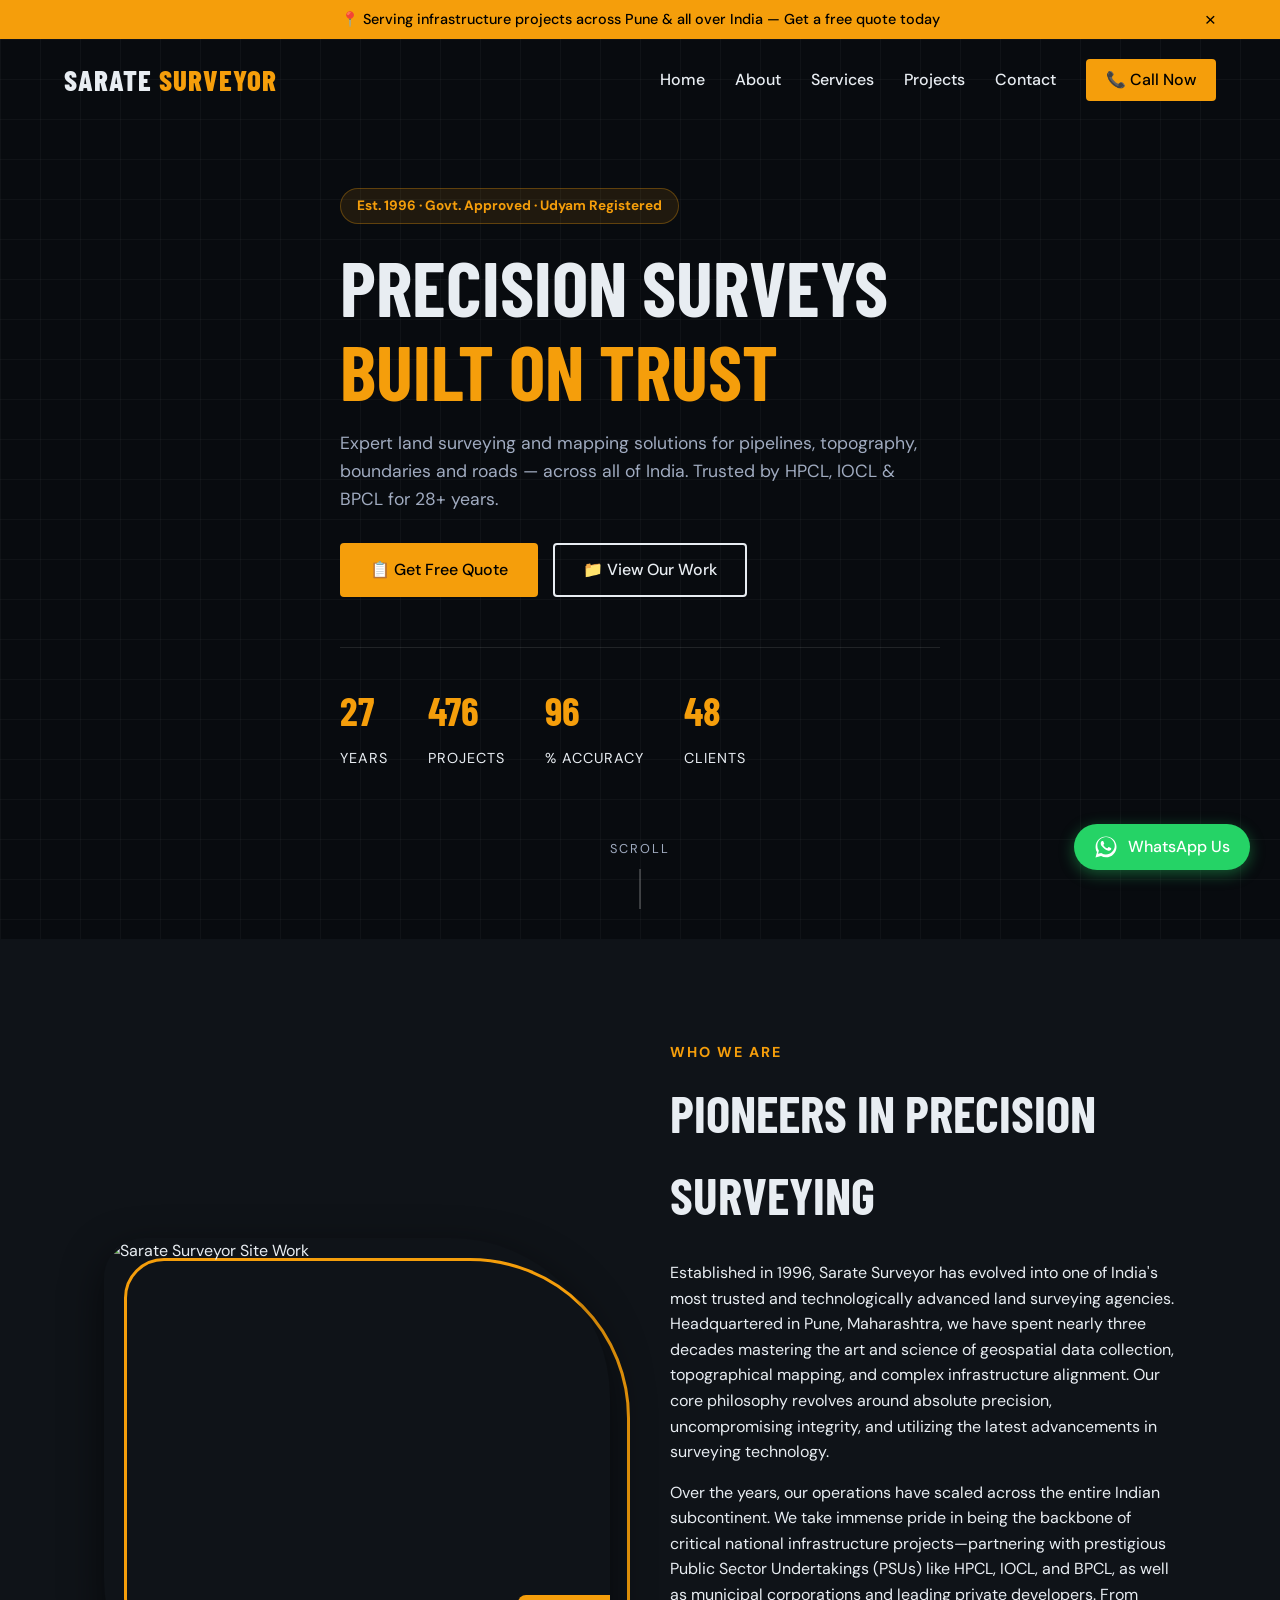
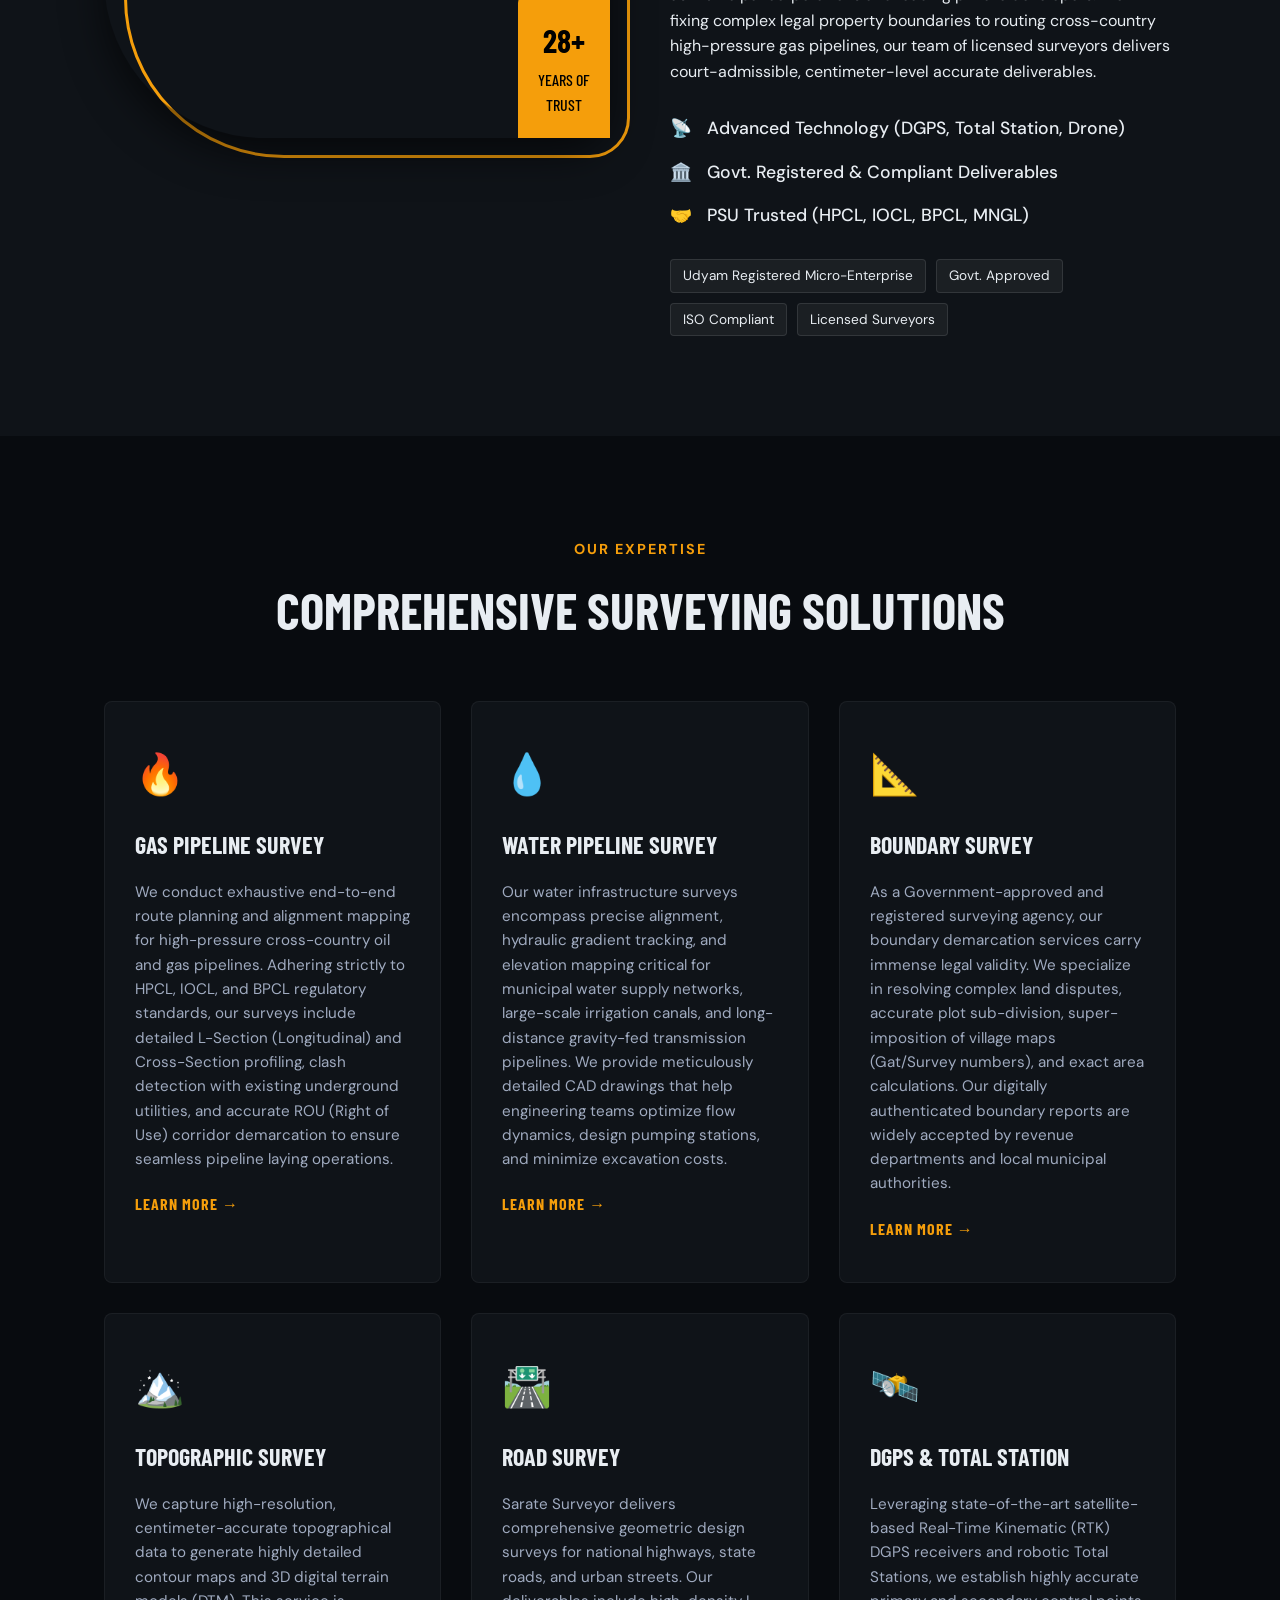
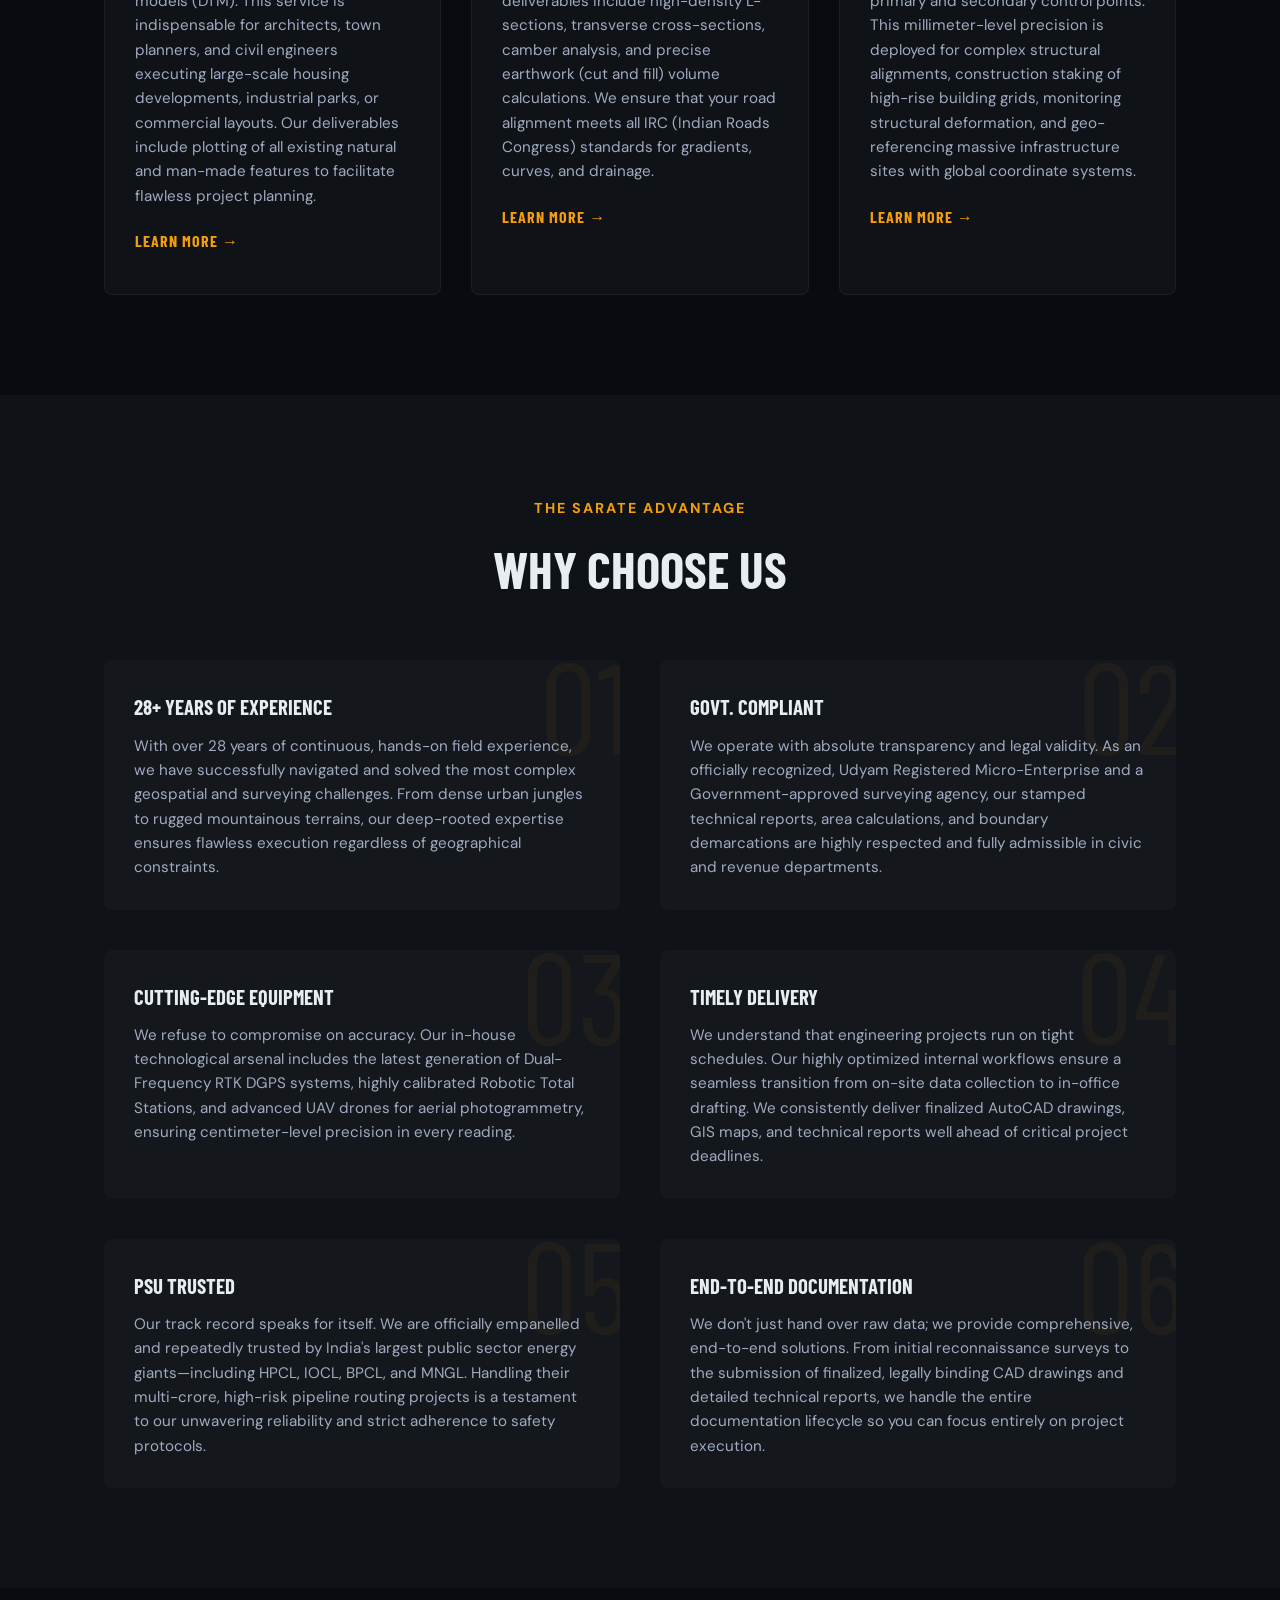
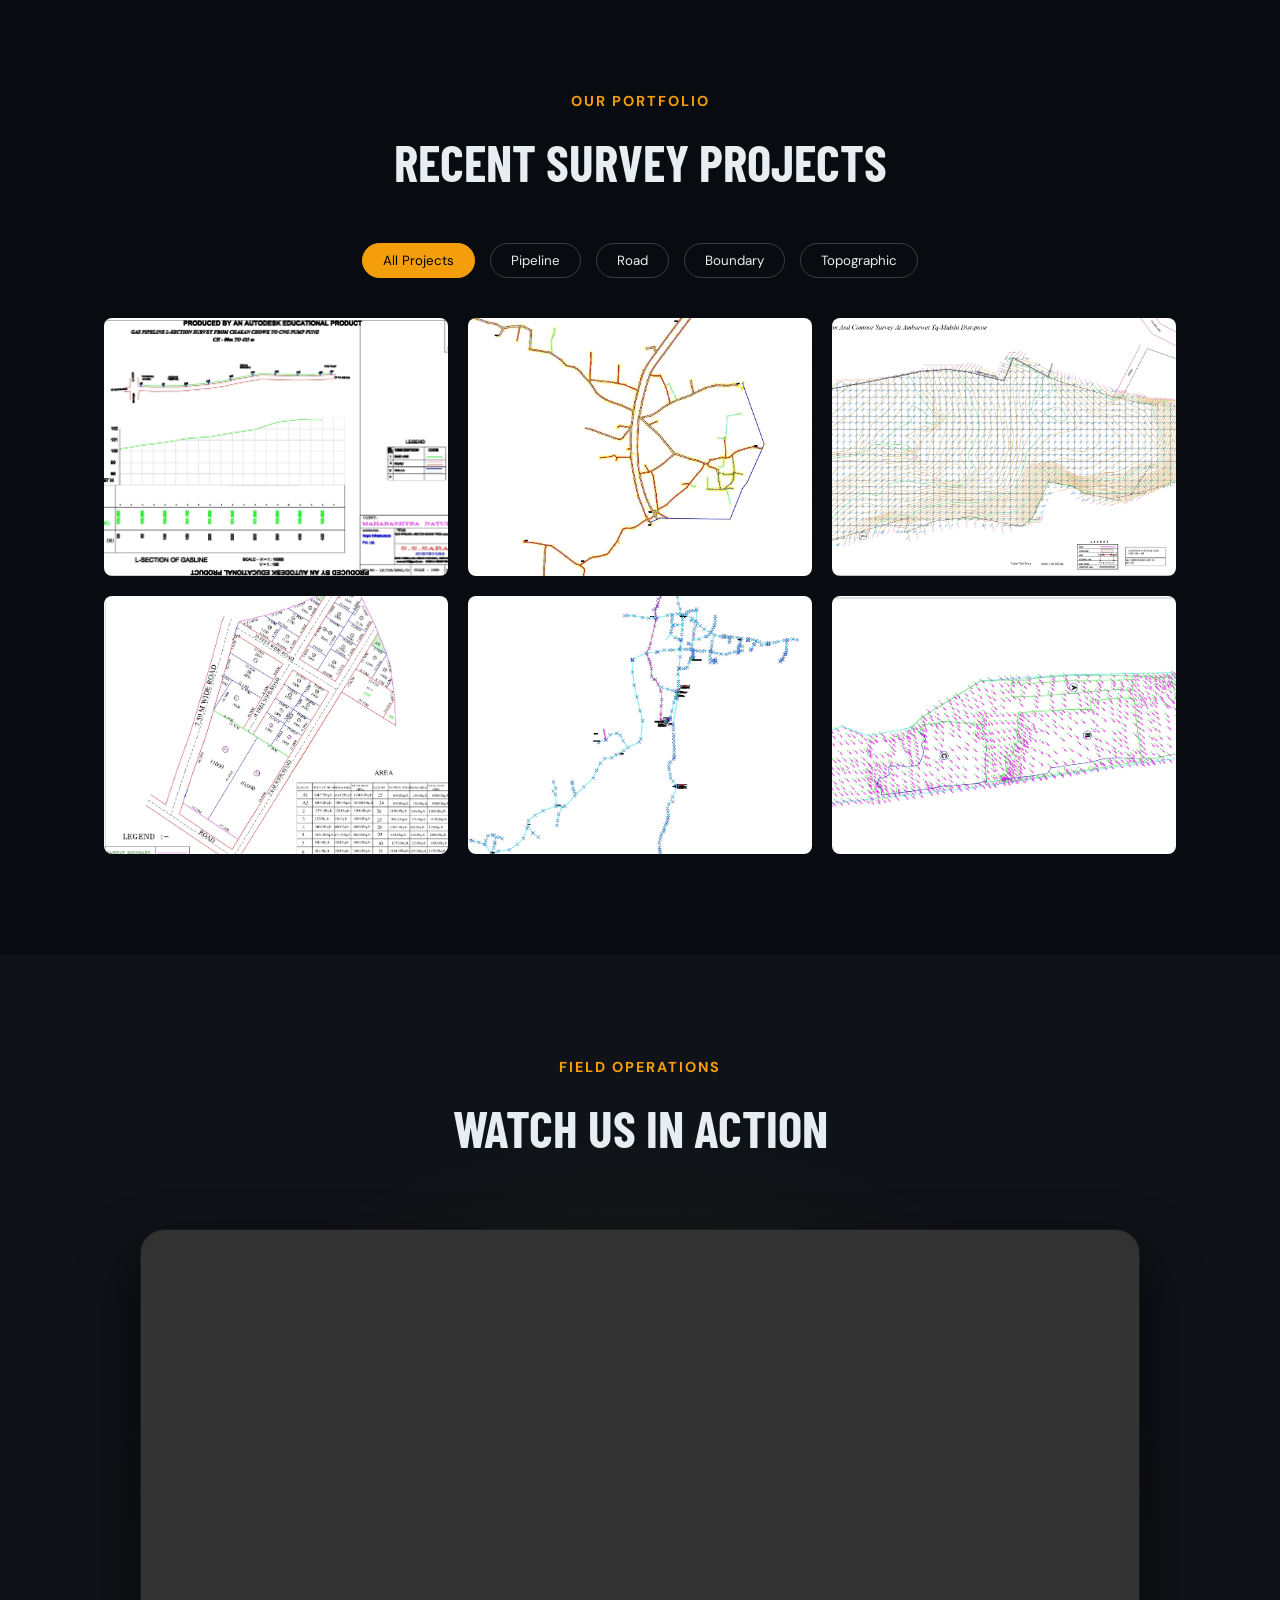
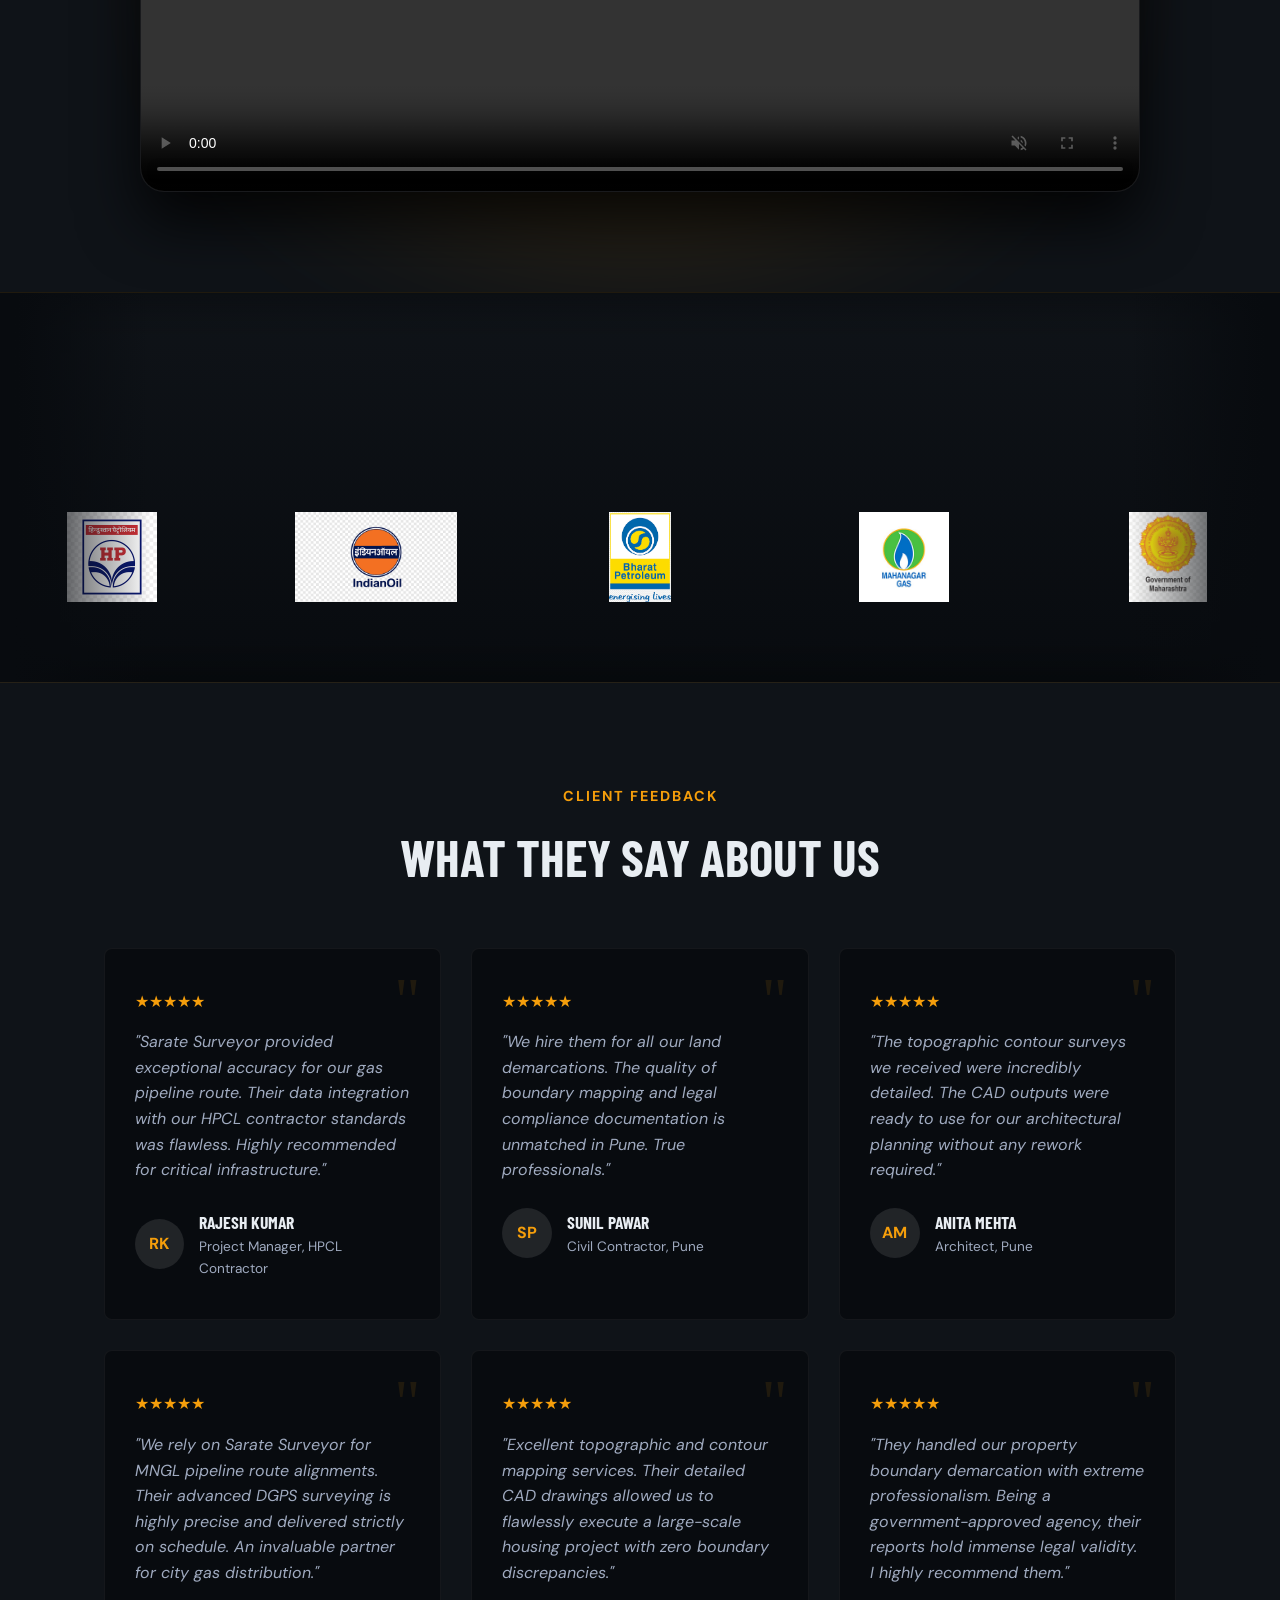
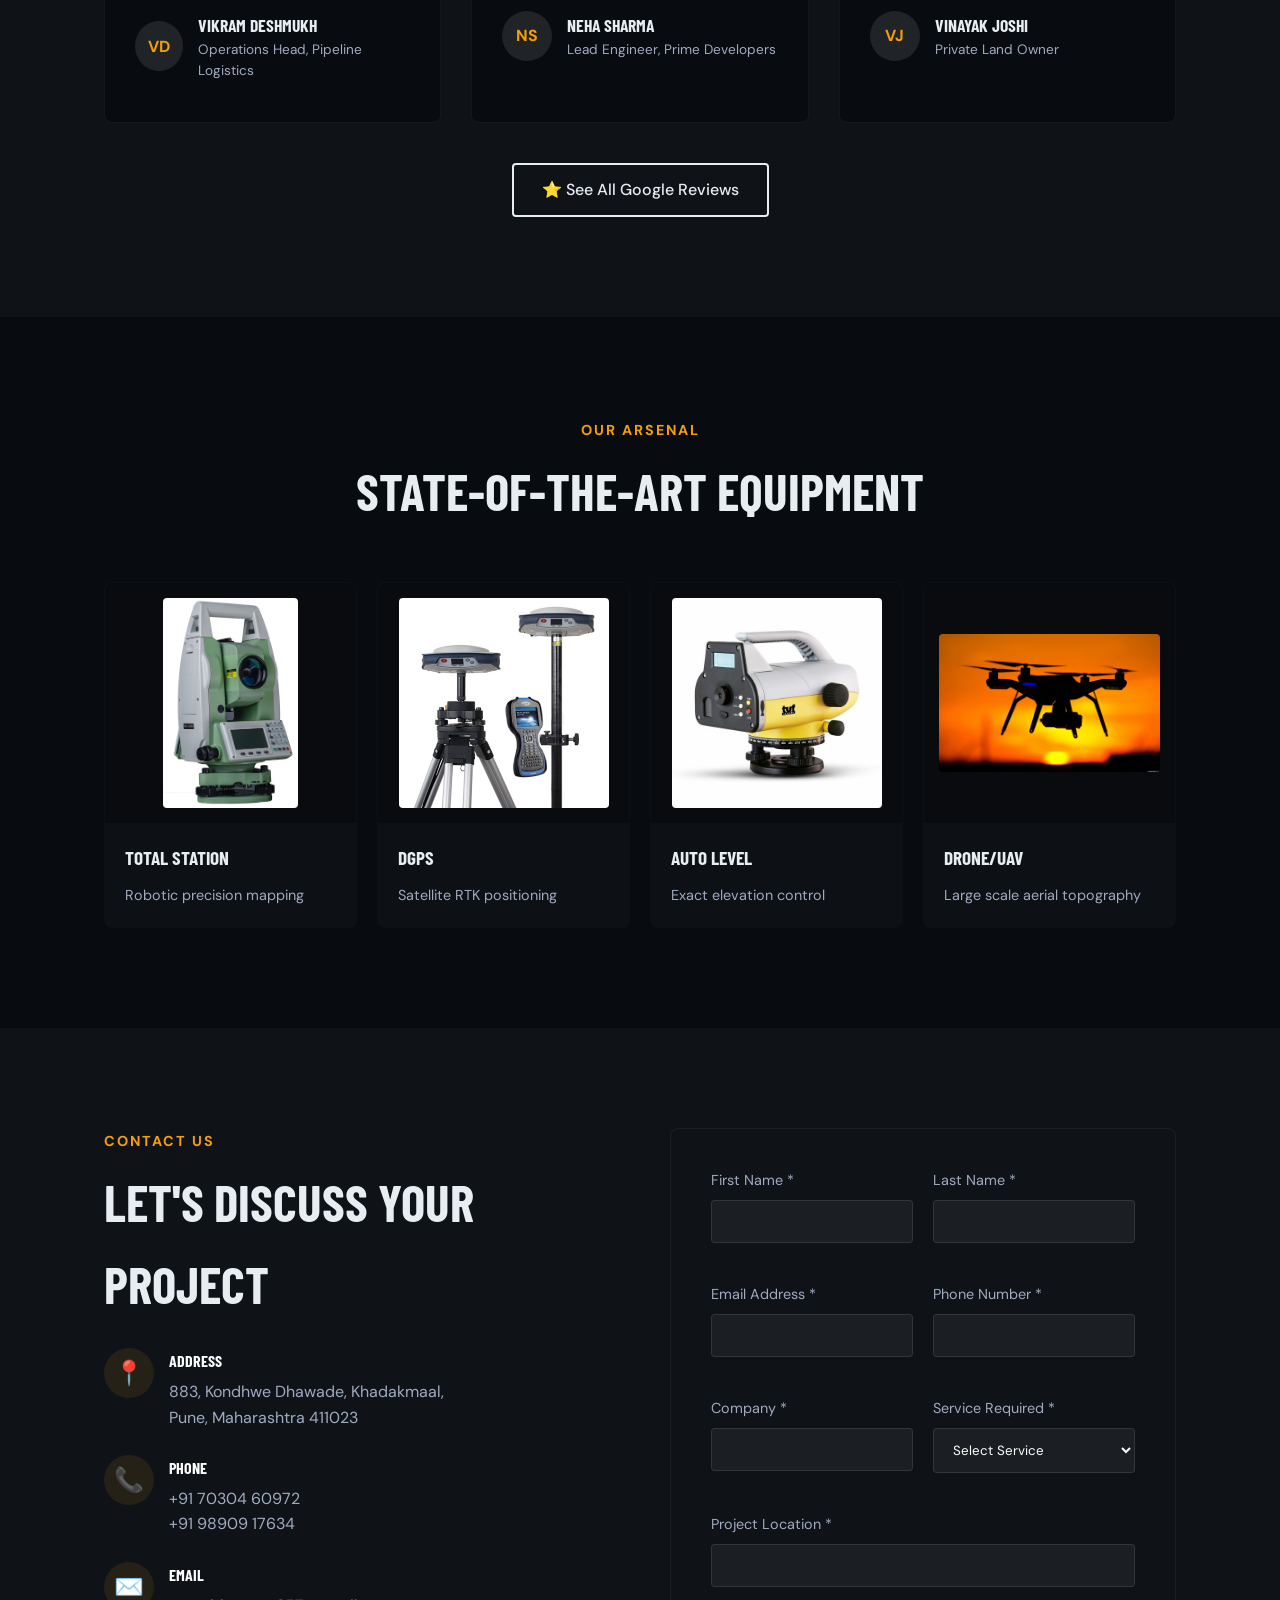
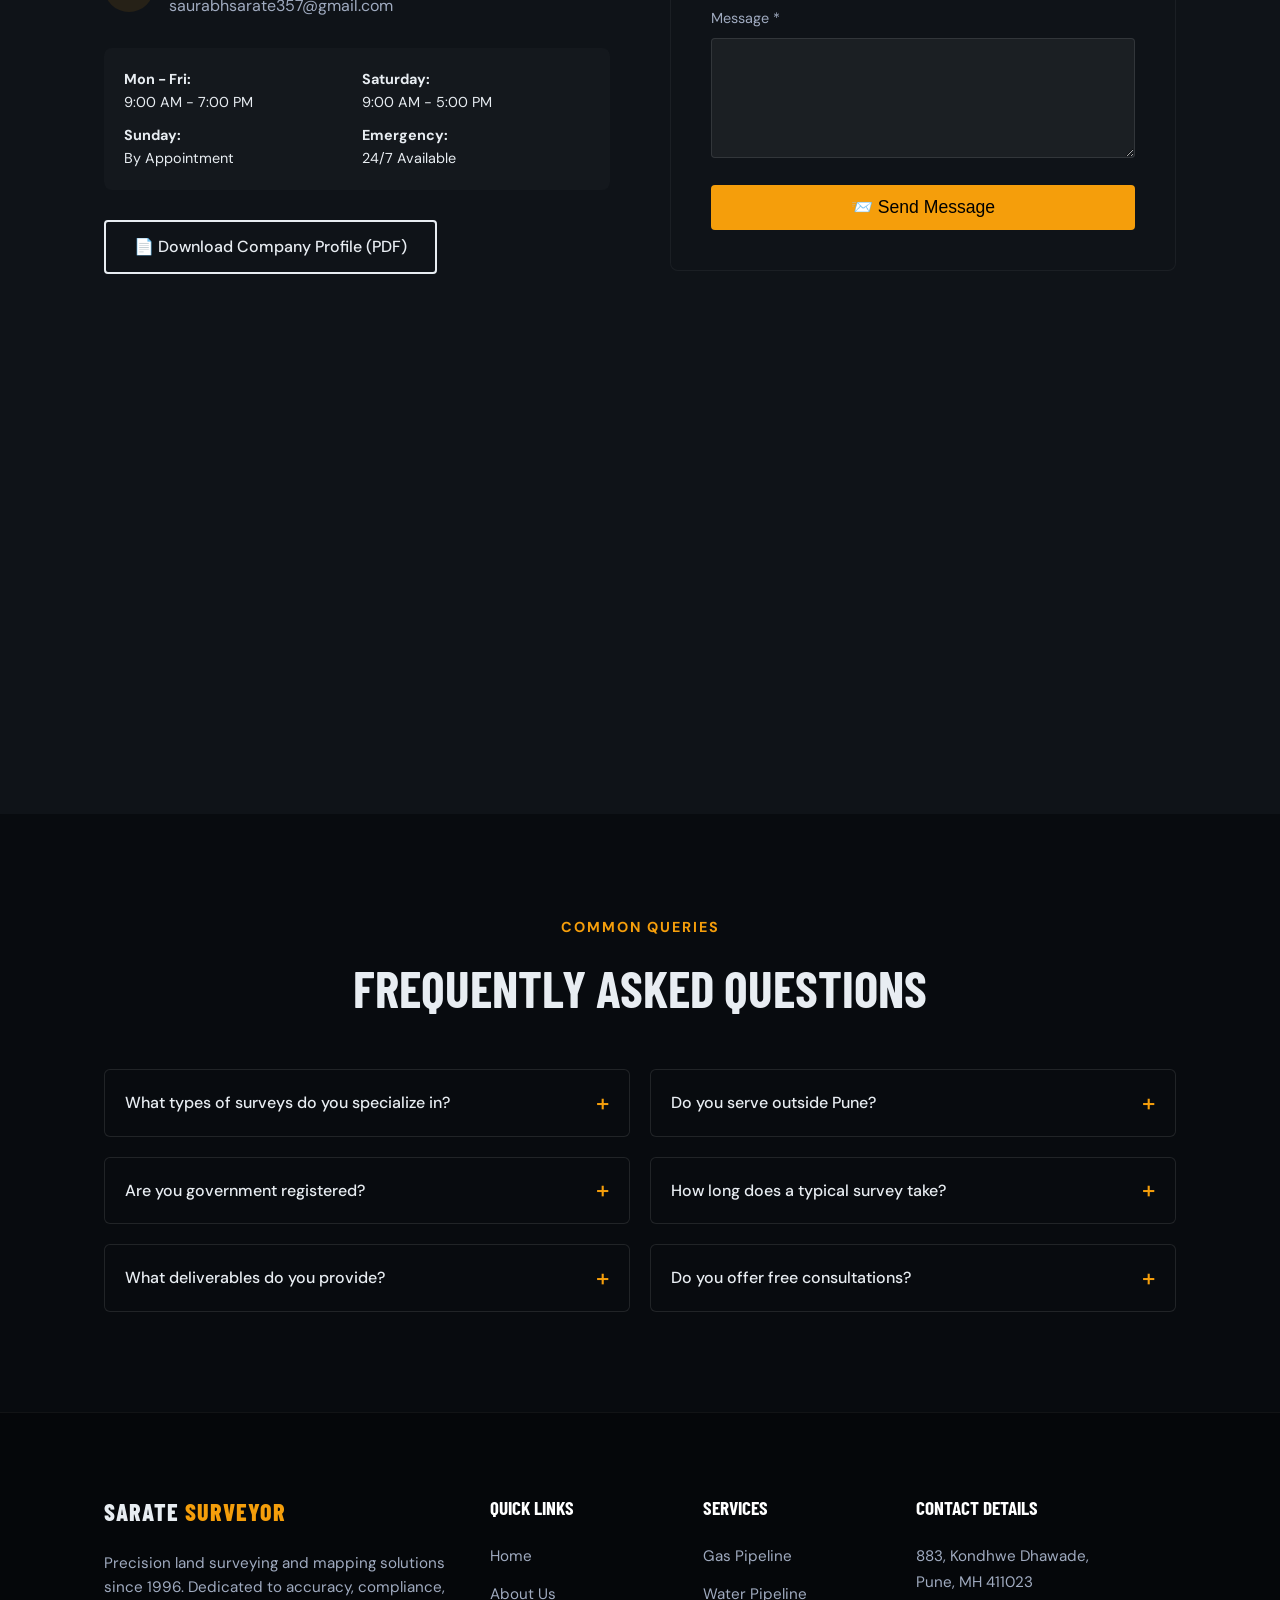
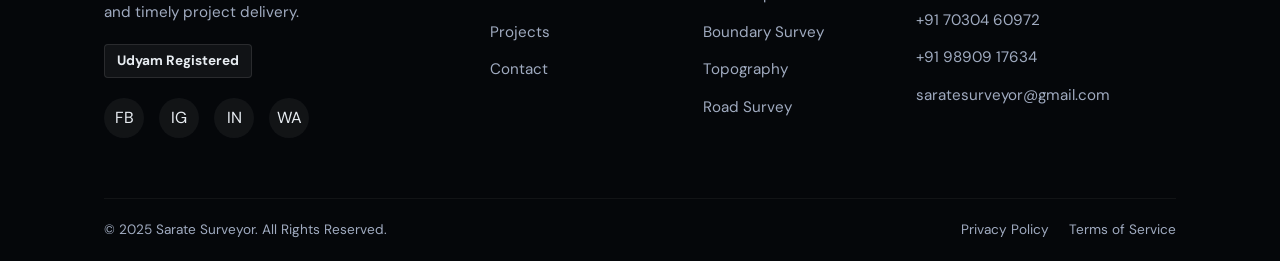
==== commit db6eedb6: "fix: resolve asset paths for Cloudflare Pages" ====
--- a/index.html
+++ b/index.html
@@ -237,7 +237,7 @@
 
             <div class="portfolio-grid">
                 <div class="portfolio-item fade-in" data-category="pipeline">
-                    <img src="assets/images/Chakan-29-3-2024-Model_page-0001%20(1).jpg"
+                    <img src="assets/images/chakan.jpg"
                         alt="Gas Pipeline L-Section, Chakan to CNG Pump" loading="lazy">
                     <div class="portfolio-overlay">
                         <h4>Gas Pipeline L-Section, Chakan to CNG Pump</h4>
@@ -245,7 +245,7 @@
                     </div>
                 </div>
                 <div class="portfolio-item fade-in" data-category="road">
-                    <img src="assets/images/BAVADGANFINAL%3D-Model_page-0001%20(1).jpg"
+                    <img src="assets/images/bavadgan.jpg"
                         alt="Road Survey, Bavadgan Project" loading="lazy">
                     <div class="portfolio-overlay">
                         <h4>Road Survey, Bavadgan Project</h4>
@@ -253,7 +253,7 @@
                     </div>
                 </div>
                 <div class="portfolio-item fade-in" data-category="topographic">
-                    <img src="assets/images/AMBADVETHA-Model_page-0001%20(1).jpg"
+                    <img src="assets/images/ambadvetha.jpg"
                         alt="Contour Survey, Ambarwet Mulshi" loading="lazy">
                     <div class="portfolio-overlay">
                         <h4>Contour Survey, Ambarwet Mulshi</h4>
@@ -261,7 +261,7 @@
                     </div>
                 </div>
                 <div class="portfolio-item fade-in" data-category="boundary">
-                    <img src="assets/images/GORHE%20BK.GAT%20142%20DHANANJAY%20%2006-11-2023f_page-0001%20(1).jpg"
+                    <img src="assets/images/gorhe_bk.jpg"
                         alt="Boundary Demarcation, Gorhe Bk" loading="lazy">
                     <div class="portfolio-overlay">
                         <h4>Boundary Demarcation, Gorhe Bk</h4>
@@ -269,7 +269,7 @@
                     </div>
                 </div>
                 <div class="portfolio-item fade-in" data-category="pipeline">
-                    <img src="assets/images/parali%20%26%20Sajanghad-15-11-21-Model_page-0001%20(1).jpg"
+                    <img src="assets/images/parali_sajanghad.jpg"
                         alt="Water Pipeline Survey, Parali & Sajjangad" loading="lazy">
                     <div class="portfolio-overlay">
                         <h4>Water Pipeline Survey, Parali & Sajjangad</h4>
@@ -277,7 +277,7 @@
                     </div>
                 </div>
                 <div class="portfolio-item fade-in" data-category="topographic">
-                    <img src="assets/images/Kunjirwadi-7-3-24-sidhu-Model_page-0001%20(1).jpg"
+                    <img src="assets/images/kunjirwadi.jpg"
                         alt="Construction Staking, Kunjirwadi" loading="lazy">
                     <div class="portfolio-overlay">
                         <h4>Construction Staking, Kunjirwadi</h4>
@@ -323,16 +323,16 @@
                 <div class="client-logo"><img src="assets/images/HPCL.png" alt="HPCL" loading="lazy"></div>
                 <div class="client-logo"><img src="assets/images/IOCL.png" alt="IOCL" loading="lazy"></div>
                 <div class="client-logo"><img src="assets/images/BPCL.png" alt="BPCL" loading="lazy"></div>
-                <div class="client-logo"><img src="assets/images/Mahanagas_logo.png" alt="Mahanagar Gas" loading="lazy"></div>
-                <div class="client-logo"><img src="assets/images/Maharashtra _gov.png" alt="Maharashtra Govt" loading="lazy"></div>
+                <div class="client-logo"><img src="assets/images/mahanagar_gas.png" alt="Mahanagar Gas" loading="lazy"></div>
+                <div class="client-logo"><img src="assets/images/maharashtra_gov.png" alt="Maharashtra Govt" loading="lazy"></div>
             </div>
             <!-- Duplicate for seamless scroll -->
             <div class="marquee-content" aria-hidden="true">
                 <div class="client-logo"><img src="assets/images/HPCL.png" alt="HPCL" loading="lazy"></div>
                 <div class="client-logo"><img src="assets/images/IOCL.png" alt="IOCL" loading="lazy"></div>
                 <div class="client-logo"><img src="assets/images/BPCL.png" alt="BPCL" loading="lazy"></div>
-                <div class="client-logo"><img src="assets/images/Mahanagas_logo.png" alt="Mahanagar Gas" loading="lazy"></div>
-                <div class="client-logo"><img src="assets/images/Maharashtra _gov.png" alt="Maharashtra Govt" loading="lazy"></div>
+                <div class="client-logo"><img src="assets/images/mahanagar_gas.png" alt="Mahanagar Gas" loading="lazy"></div>
+                <div class="client-logo"><img src="assets/images/maharashtra_gov.png" alt="Maharashtra Govt" loading="lazy"></div>
             </div>
         </div>
     </div>
@@ -449,7 +449,7 @@
             <div class="eq-grid">
                 <div class="eq-card fade-in">
                     <div class="eq-img">
-                        <img src="assets/images/Total-Station.jpg" alt="Total Station" loading="lazy">
+                        <img src="assets/images/total_station.jpg" alt="Total Station" loading="lazy">
                     </div>
                     <div class="eq-info">
                         <h4>Total Station</h4>
@@ -467,7 +467,7 @@
                 </div>
                 <div class="eq-card fade-in">
                     <div class="eq-img">
-                        <img src="assets/images/Auto-Level.jpeg" alt="Auto Level" loading="lazy">
+                        <img src="assets/images/auto_level.jpeg" alt="Auto Level" loading="lazy">
                     </div>
                     <div class="eq-info">
                         <h4>Auto Level</h4>
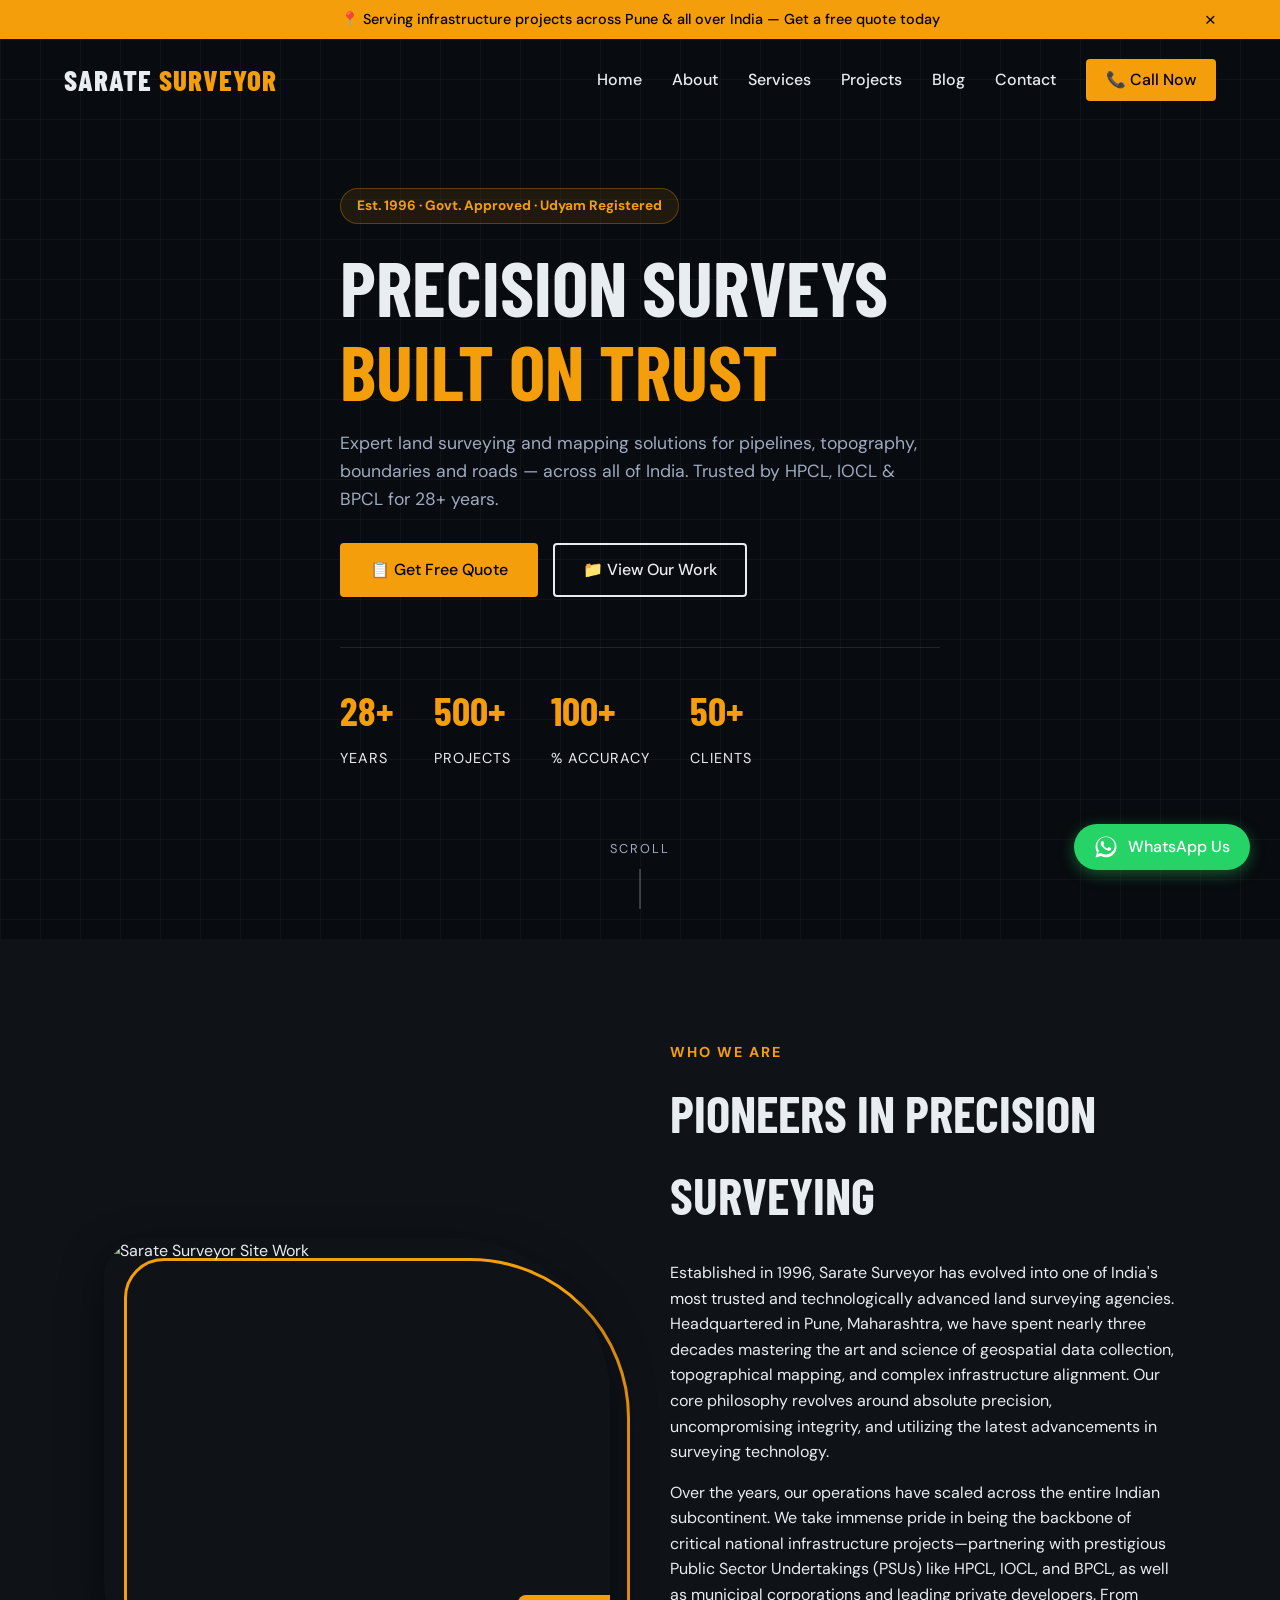
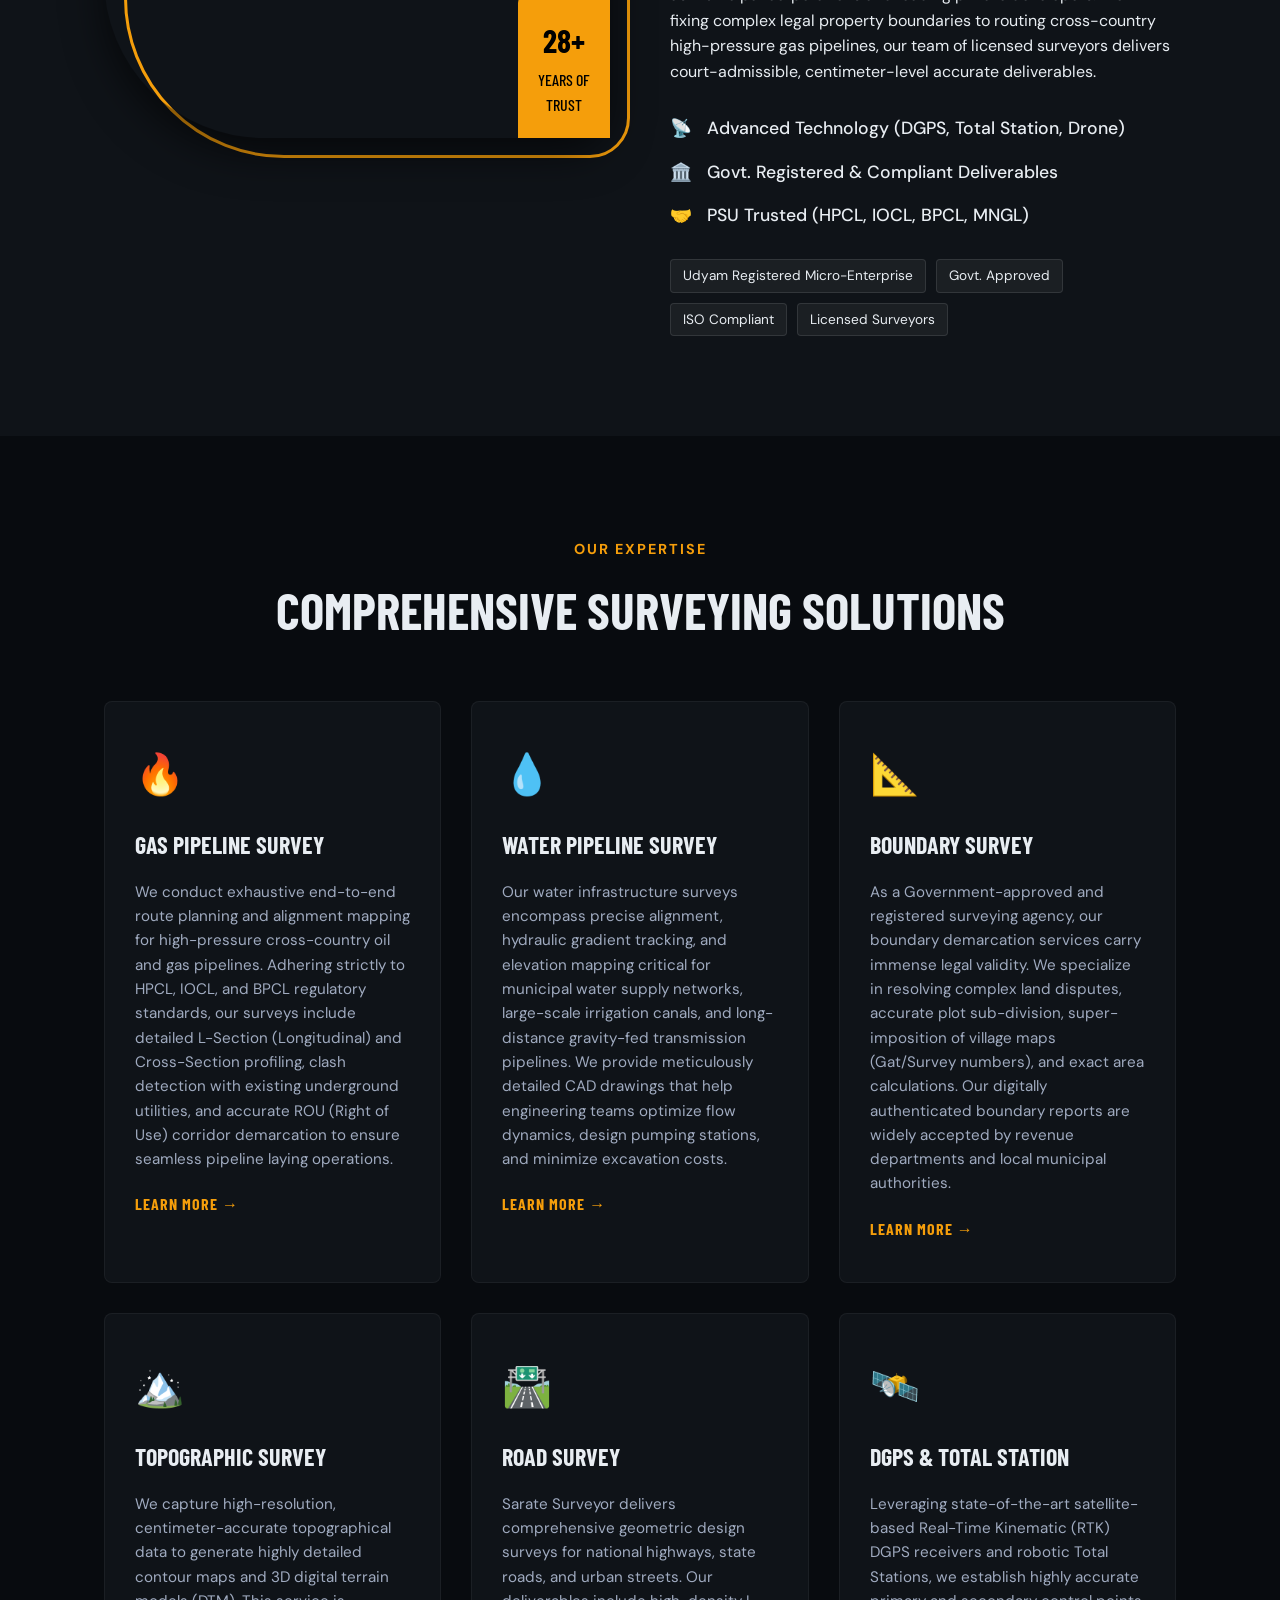
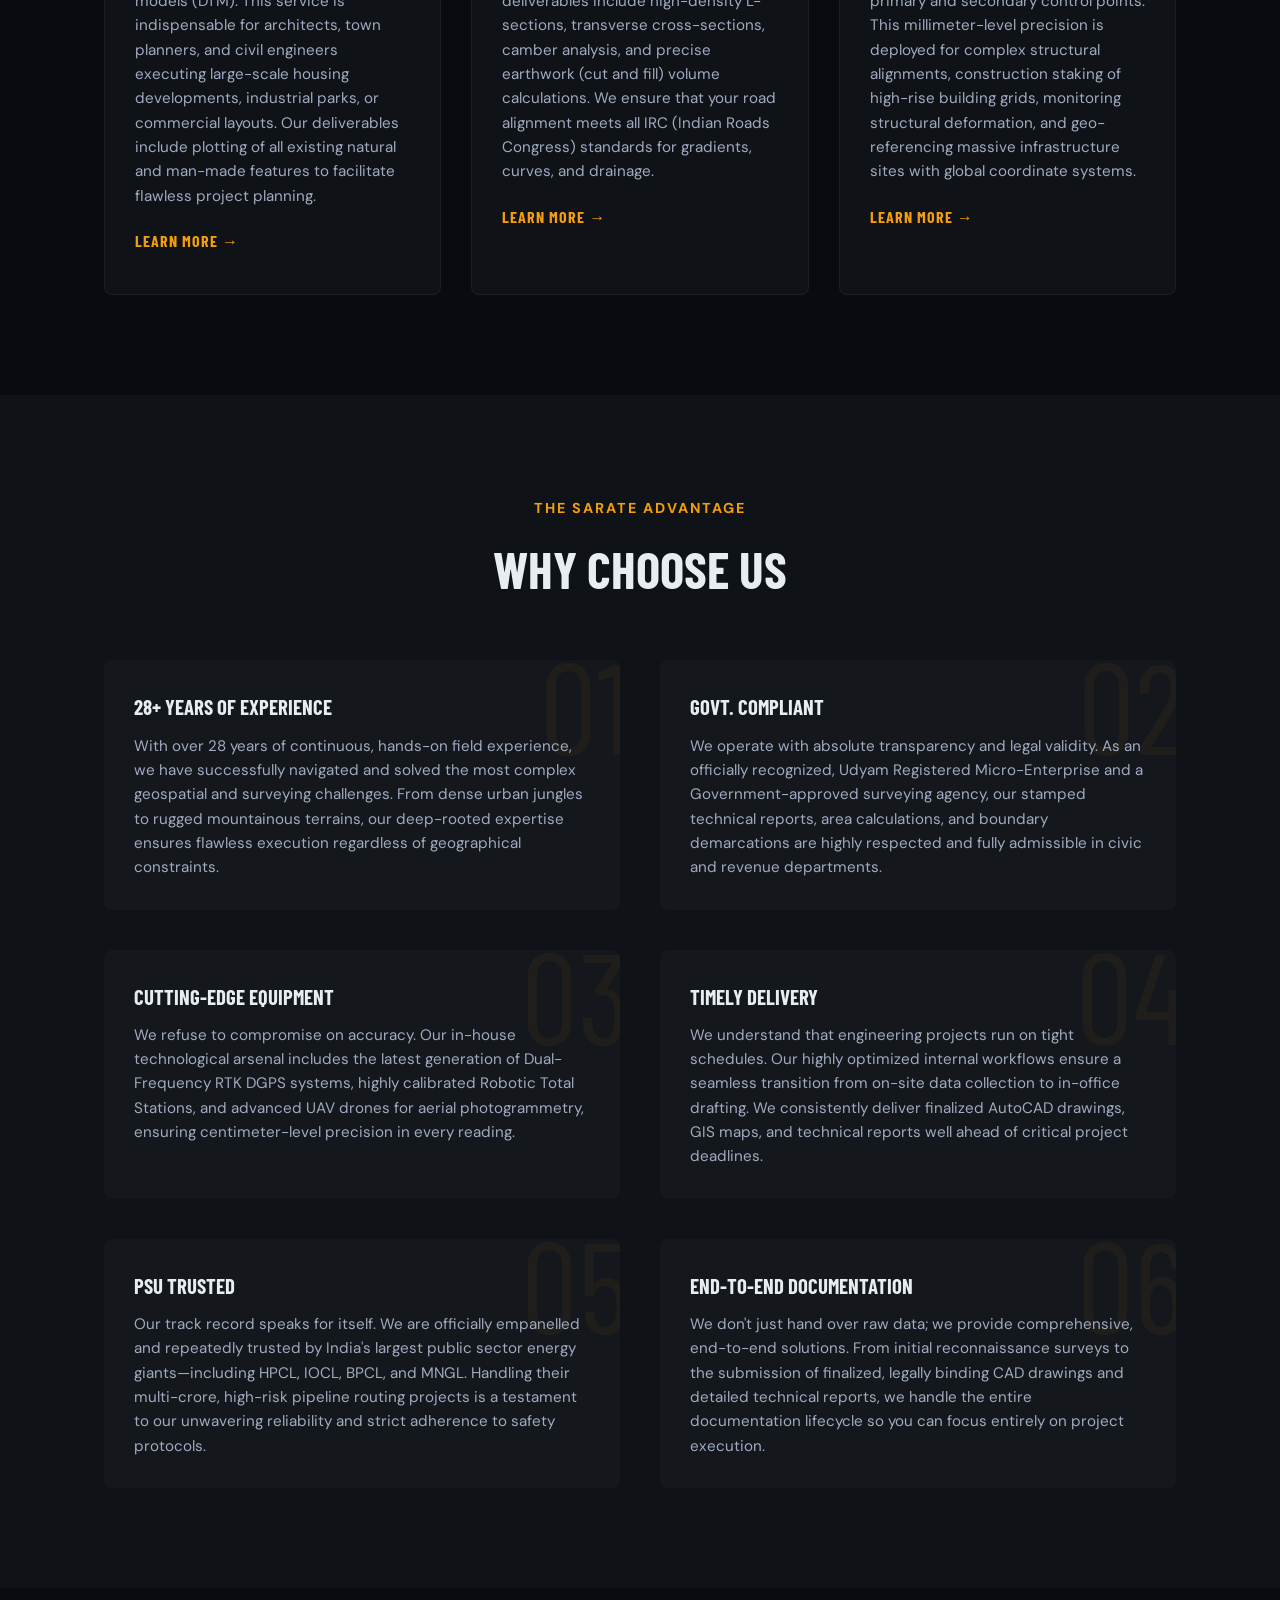
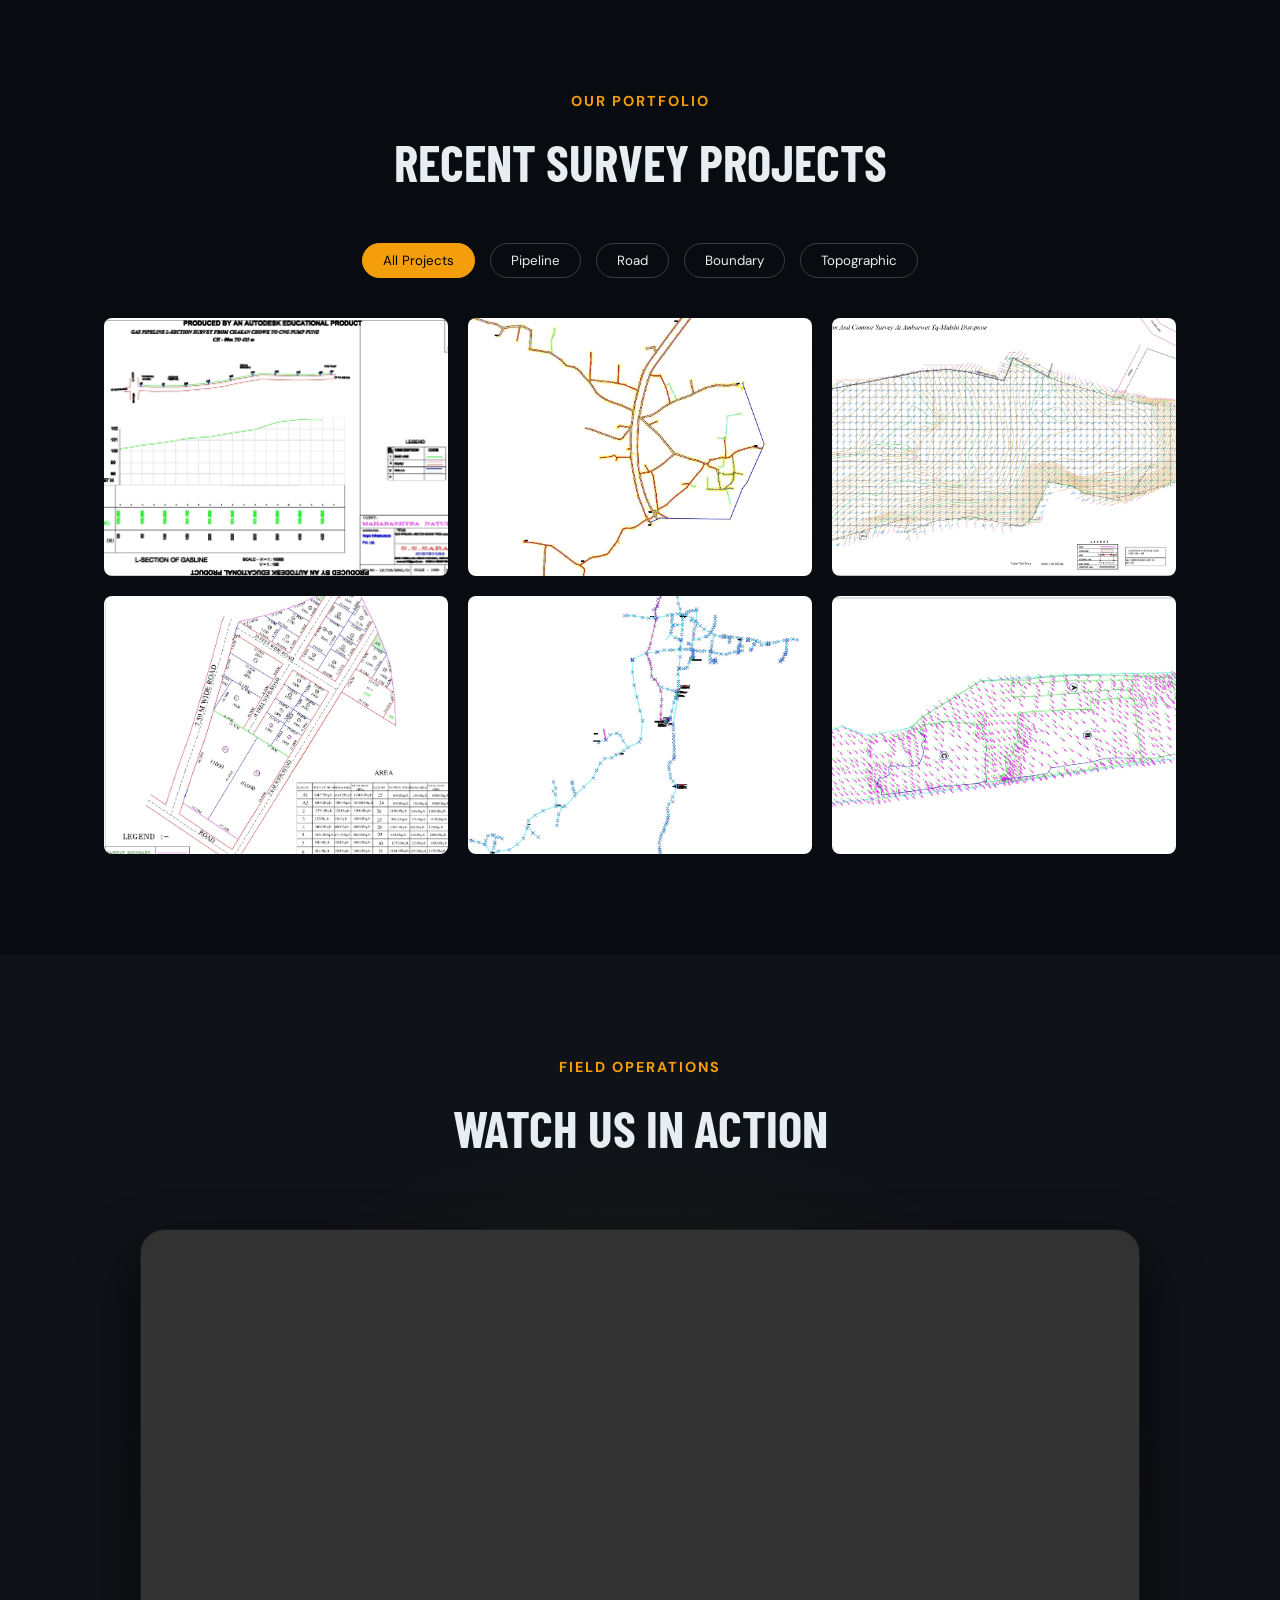
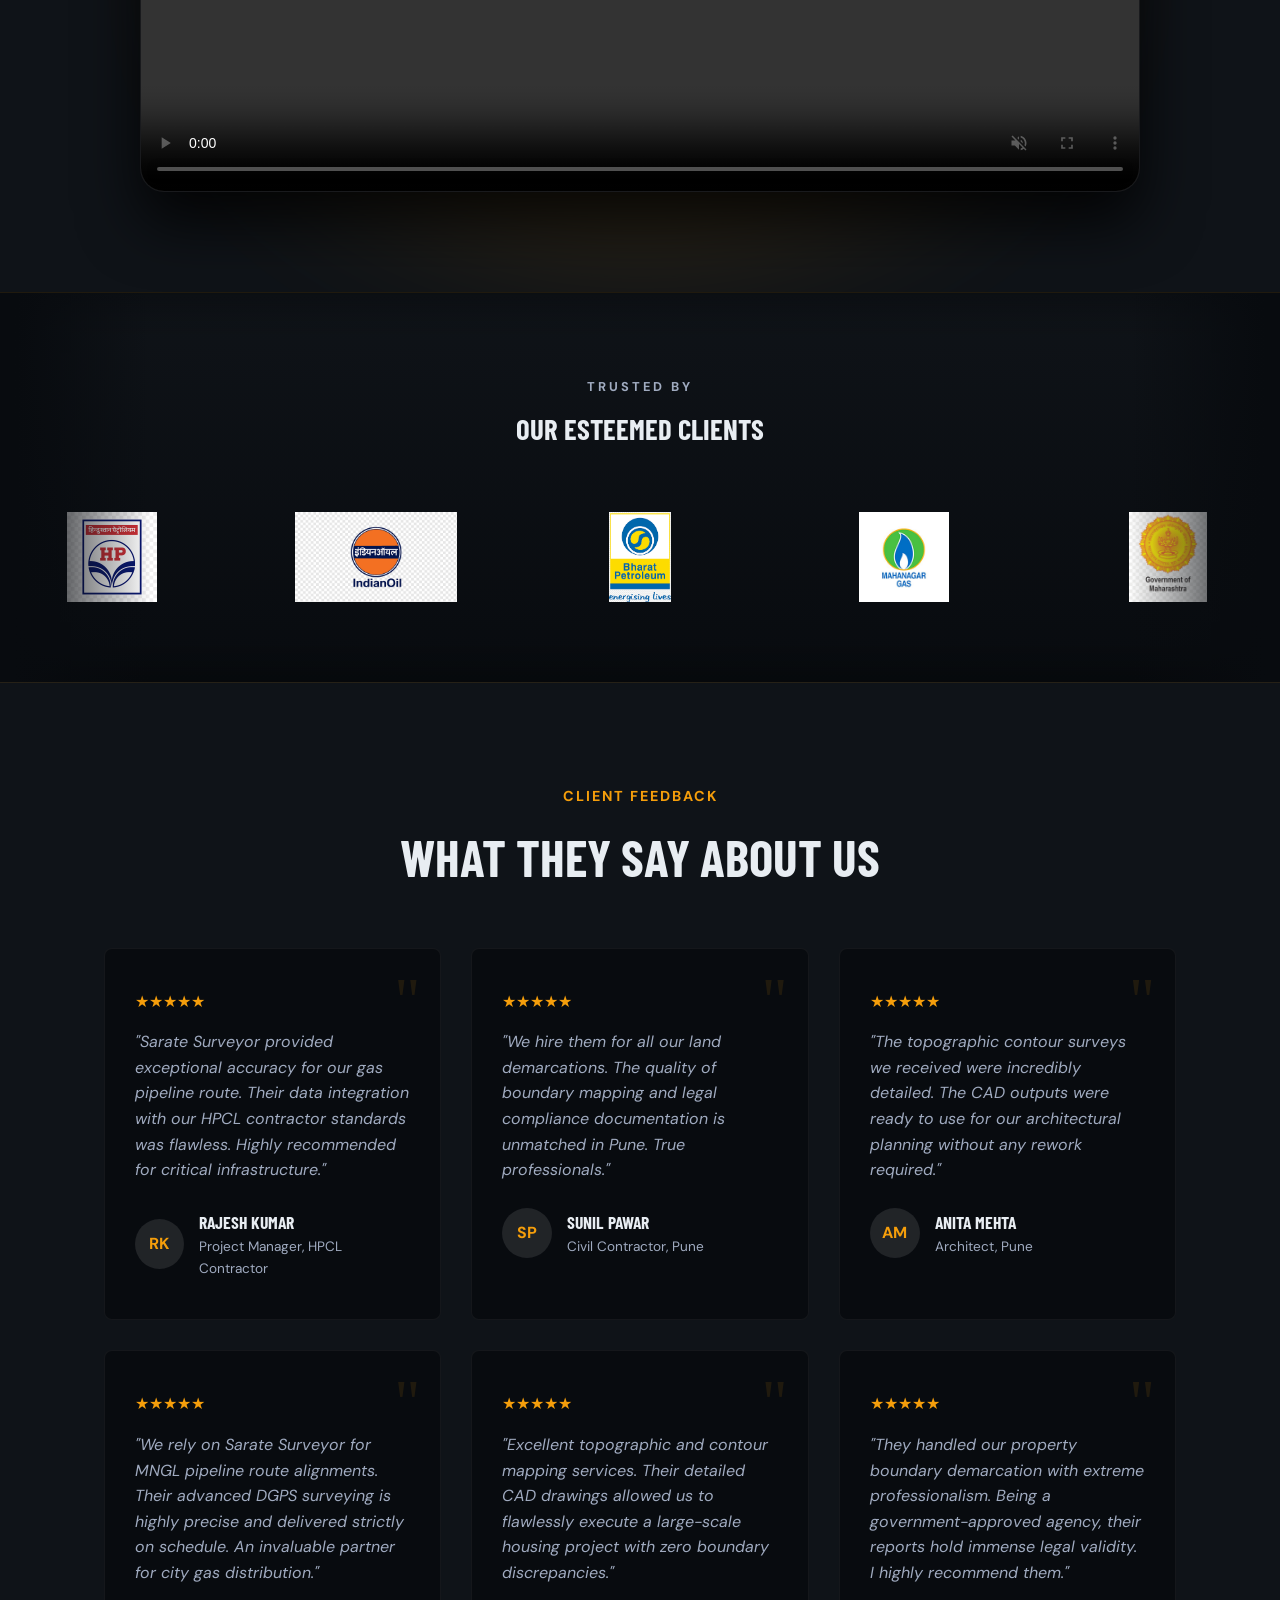
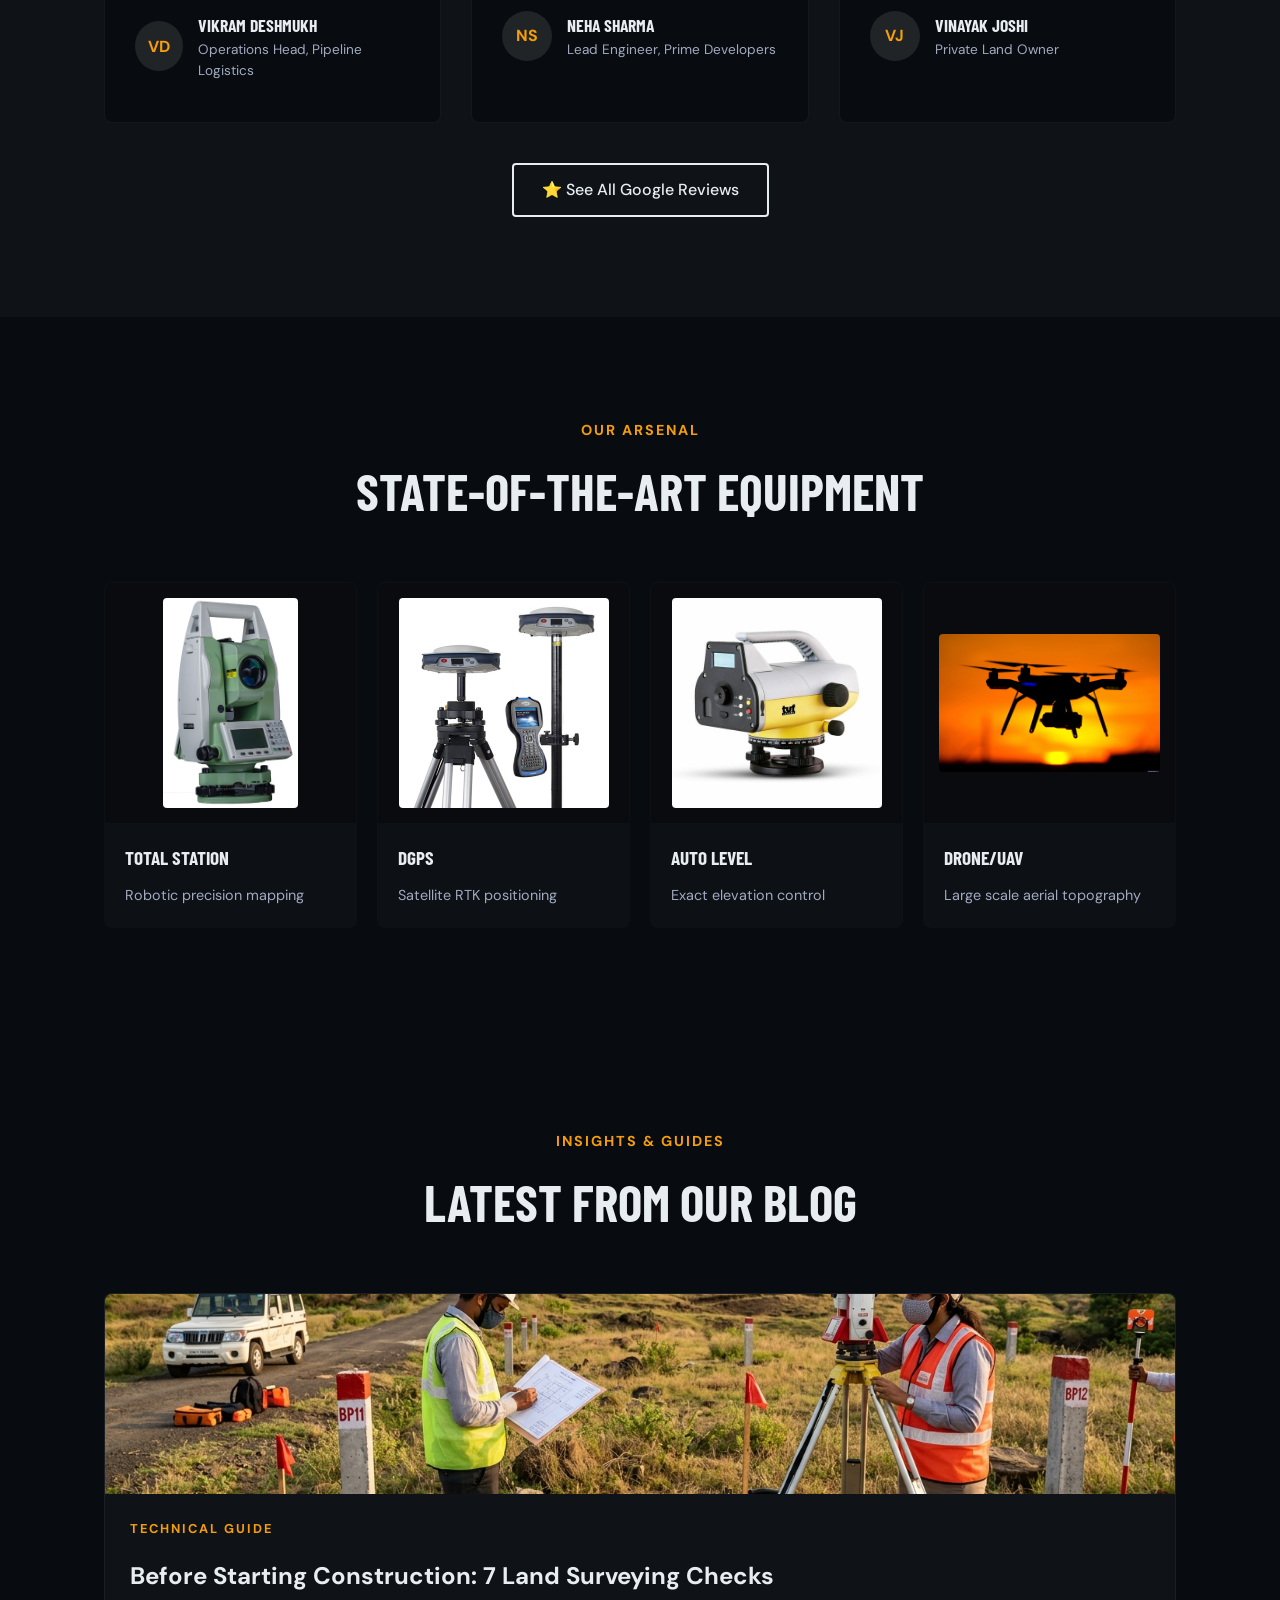
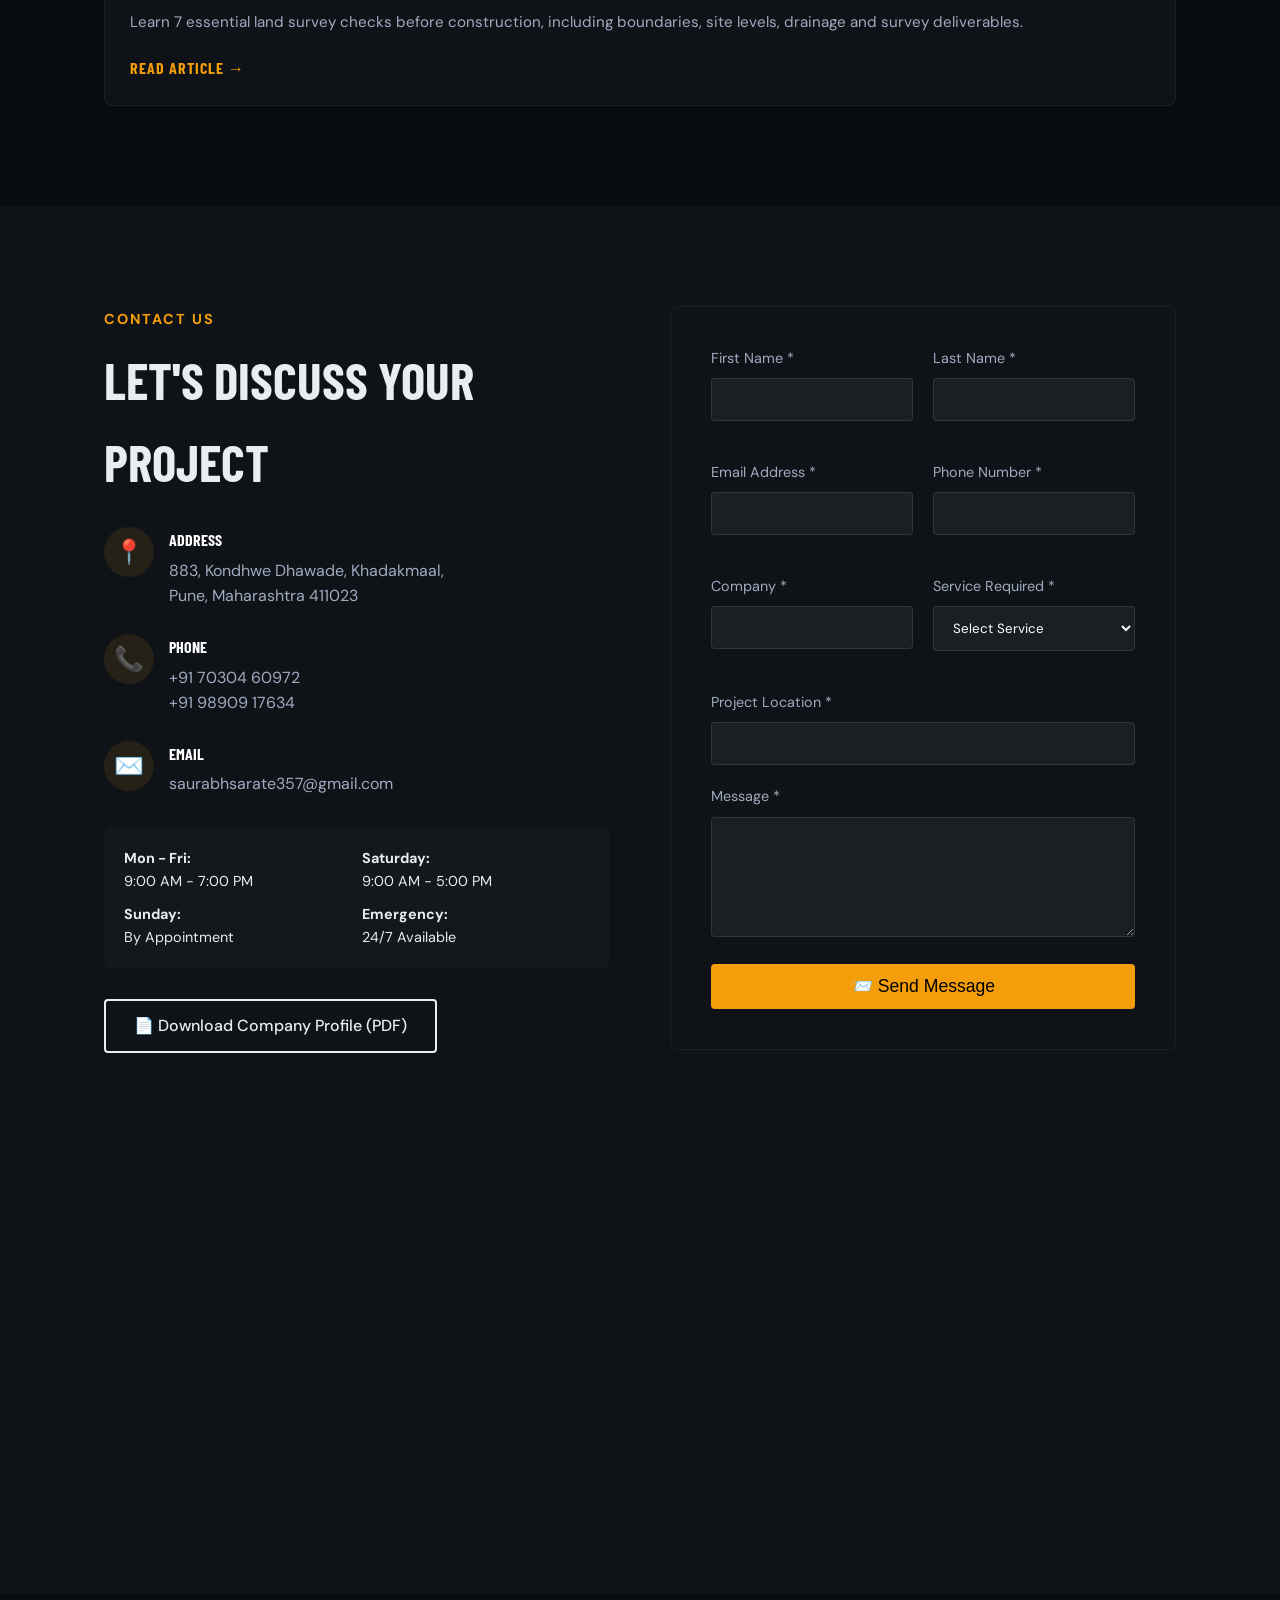
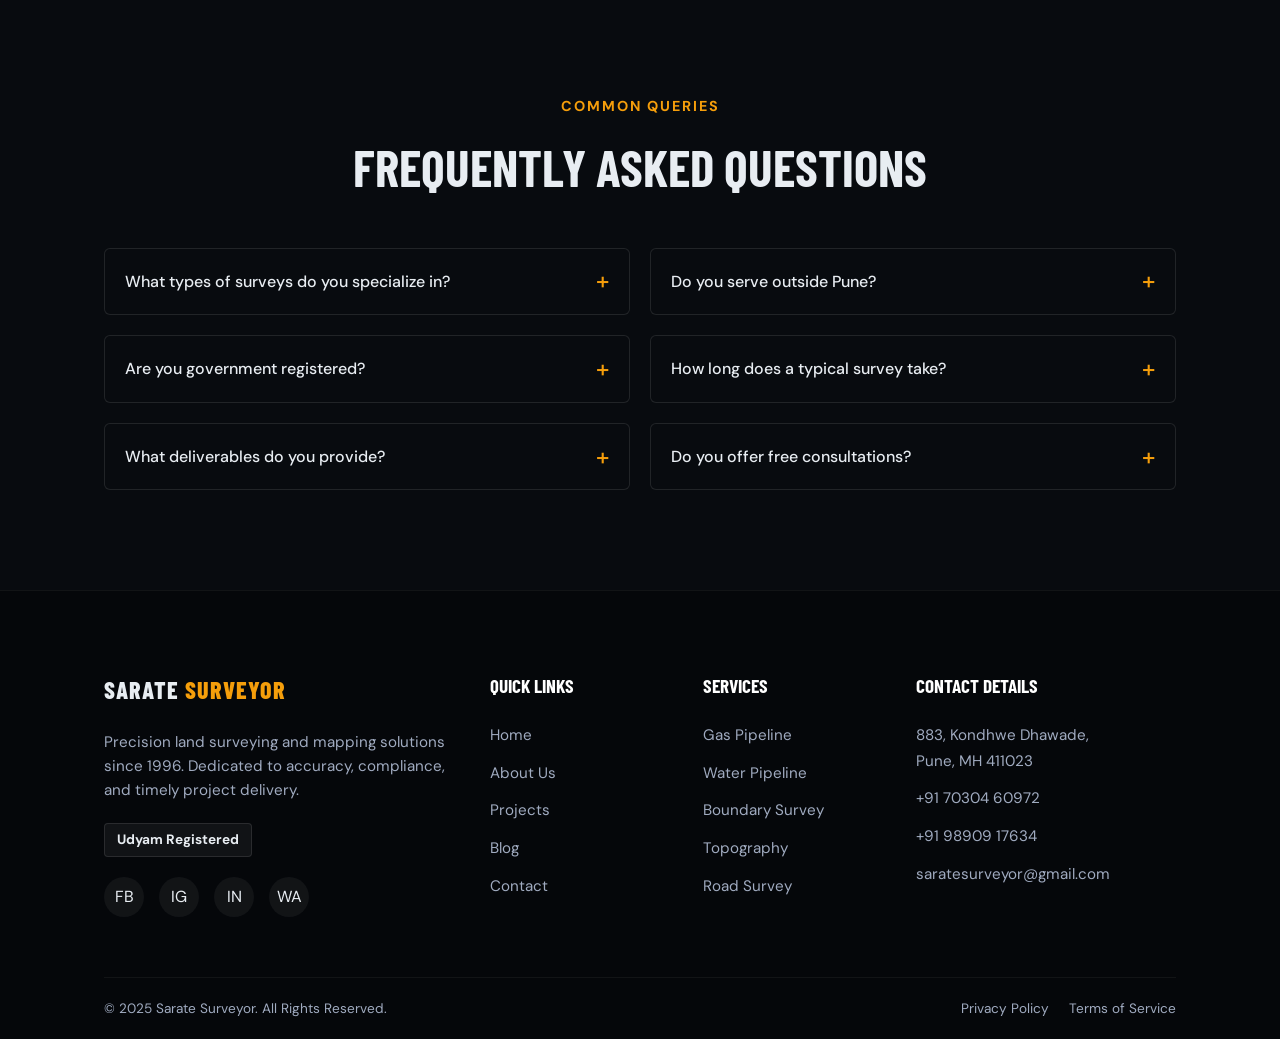
==== commit 90b87a4d: "Add blog section to homepage and update navigation" ====
--- a/index.html
+++ b/index.html
@@ -41,6 +41,7 @@
             <a href="#about" class="mobile-close">About</a>
             <a href="#services" class="mobile-close">Services</a>
             <a href="#portfolio" class="mobile-close">Projects</a>
+            <a href="#blog" class="mobile-close">Blog</a>
             <a href="#contact" class="mobile-close">Contact</a>
             <a href="tel:+917030460972" class="nav-cta mobile-close">📞 Call Now</a>
         </div>
@@ -481,6 +482,29 @@
                     <div class="eq-info">
                         <h4>Drone/UAV</h4>
                         <p>Large scale aerial topography</p>
+                    </div>
+                </div>
+            </div>
+        </div>
+    </section>
+
+    <!-- Blog Section -->
+    <section id="blog">
+        <div class="container">
+            <div class="text-center fade-in">
+                <span class="section-tag">Insights & Guides</span>
+                <h2>Latest from Our Blog</h2>
+            </div>
+            
+            <div class="services-grid" style="grid-template-columns: repeat(auto-fit, minmax(300px, 1fr));">
+                <!-- Blog 1 -->
+                <div class="service-card fade-in" style="padding: 0; overflow: hidden; display: flex; flex-direction: column;">
+                    <img src="assets/images/land-survey-before-construction.jpg" alt="Land survey before construction" style="width: 100%; height: 200px; object-fit: cover;">
+                    <div style="padding: 25px; flex-grow: 1; display: flex; flex-direction: column;">
+                        <span class="section-tag" style="font-size: 0.8rem;">Technical Guide</span>
+                        <h3 style="margin-top: 10px; margin-bottom: 15px; font-size: 1.5rem; text-transform: none; font-family: var(--font-body); font-weight: 700;">Before Starting Construction: 7 Land Surveying Checks</h3>
+                        <p style="margin-bottom: 20px; flex-grow: 1;">Learn 7 essential land survey checks before construction, including boundaries, site levels, drainage and survey deliverables.</p>
+                        <a href="/land-survey-before-construction" class="service-link" style="margin-top: auto;">Read Article &rarr;</a>
                     </div>
                 </div>
             </div>
@@ -700,6 +724,7 @@
                         <li><a href="#home">Home</a></li>
                         <li><a href="#about">About Us</a></li>
                         <li><a href="#portfolio">Projects</a></li>
+                        <li><a href="#blog">Blog</a></li>
                         <li><a href="#contact">Contact</a></li>
                     </ul>
                 </div>
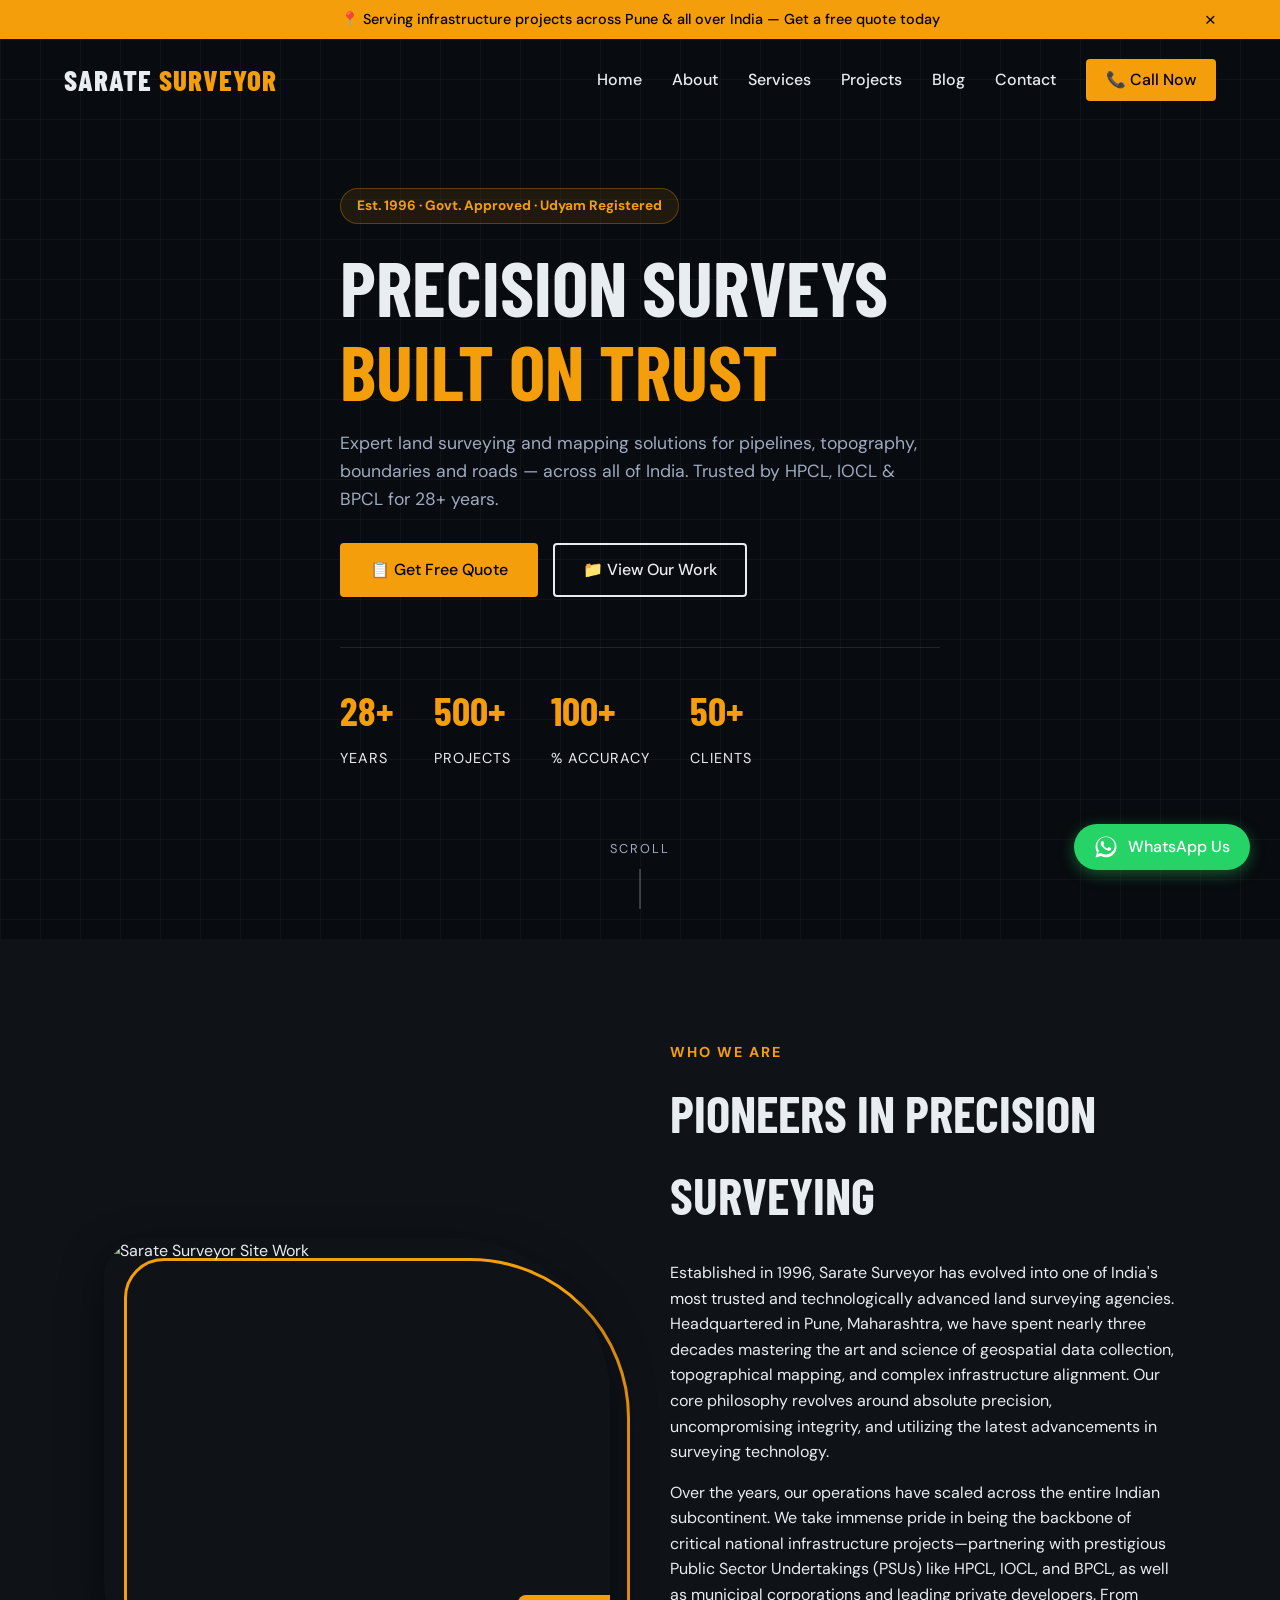
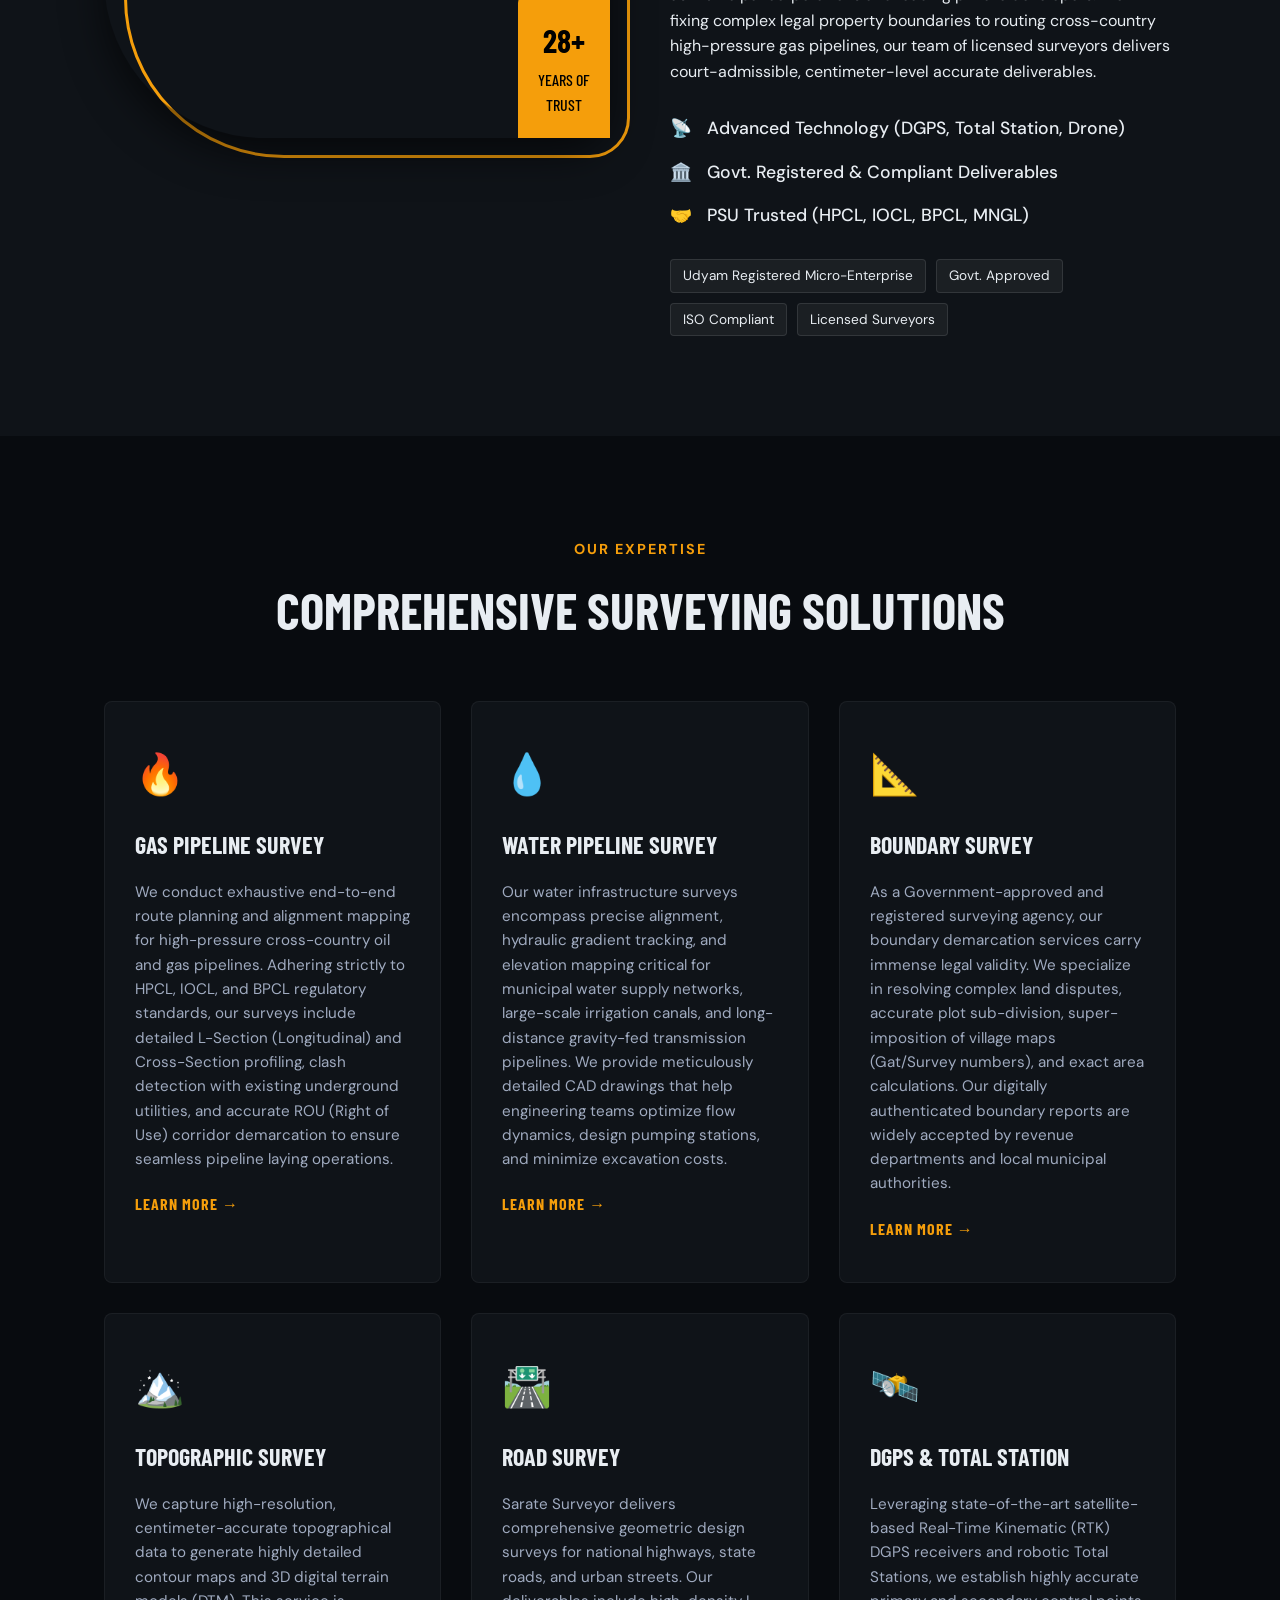
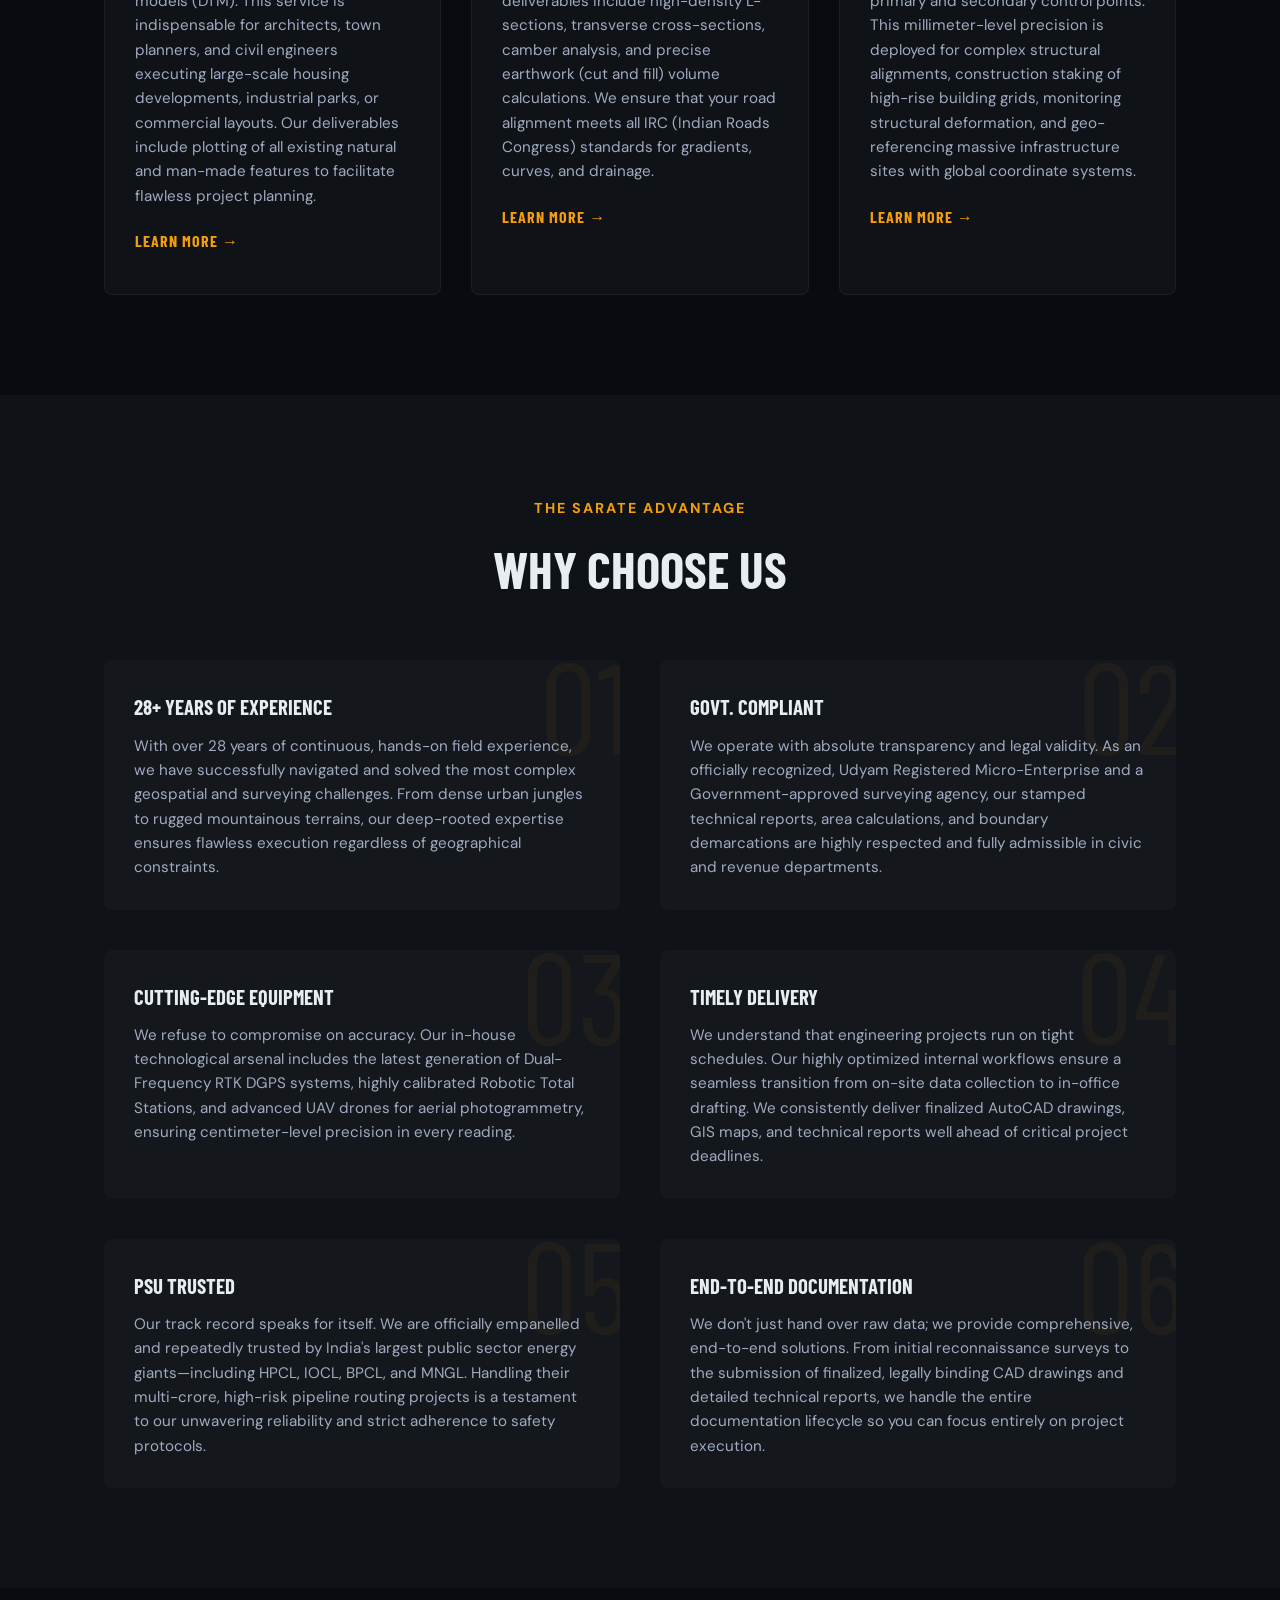
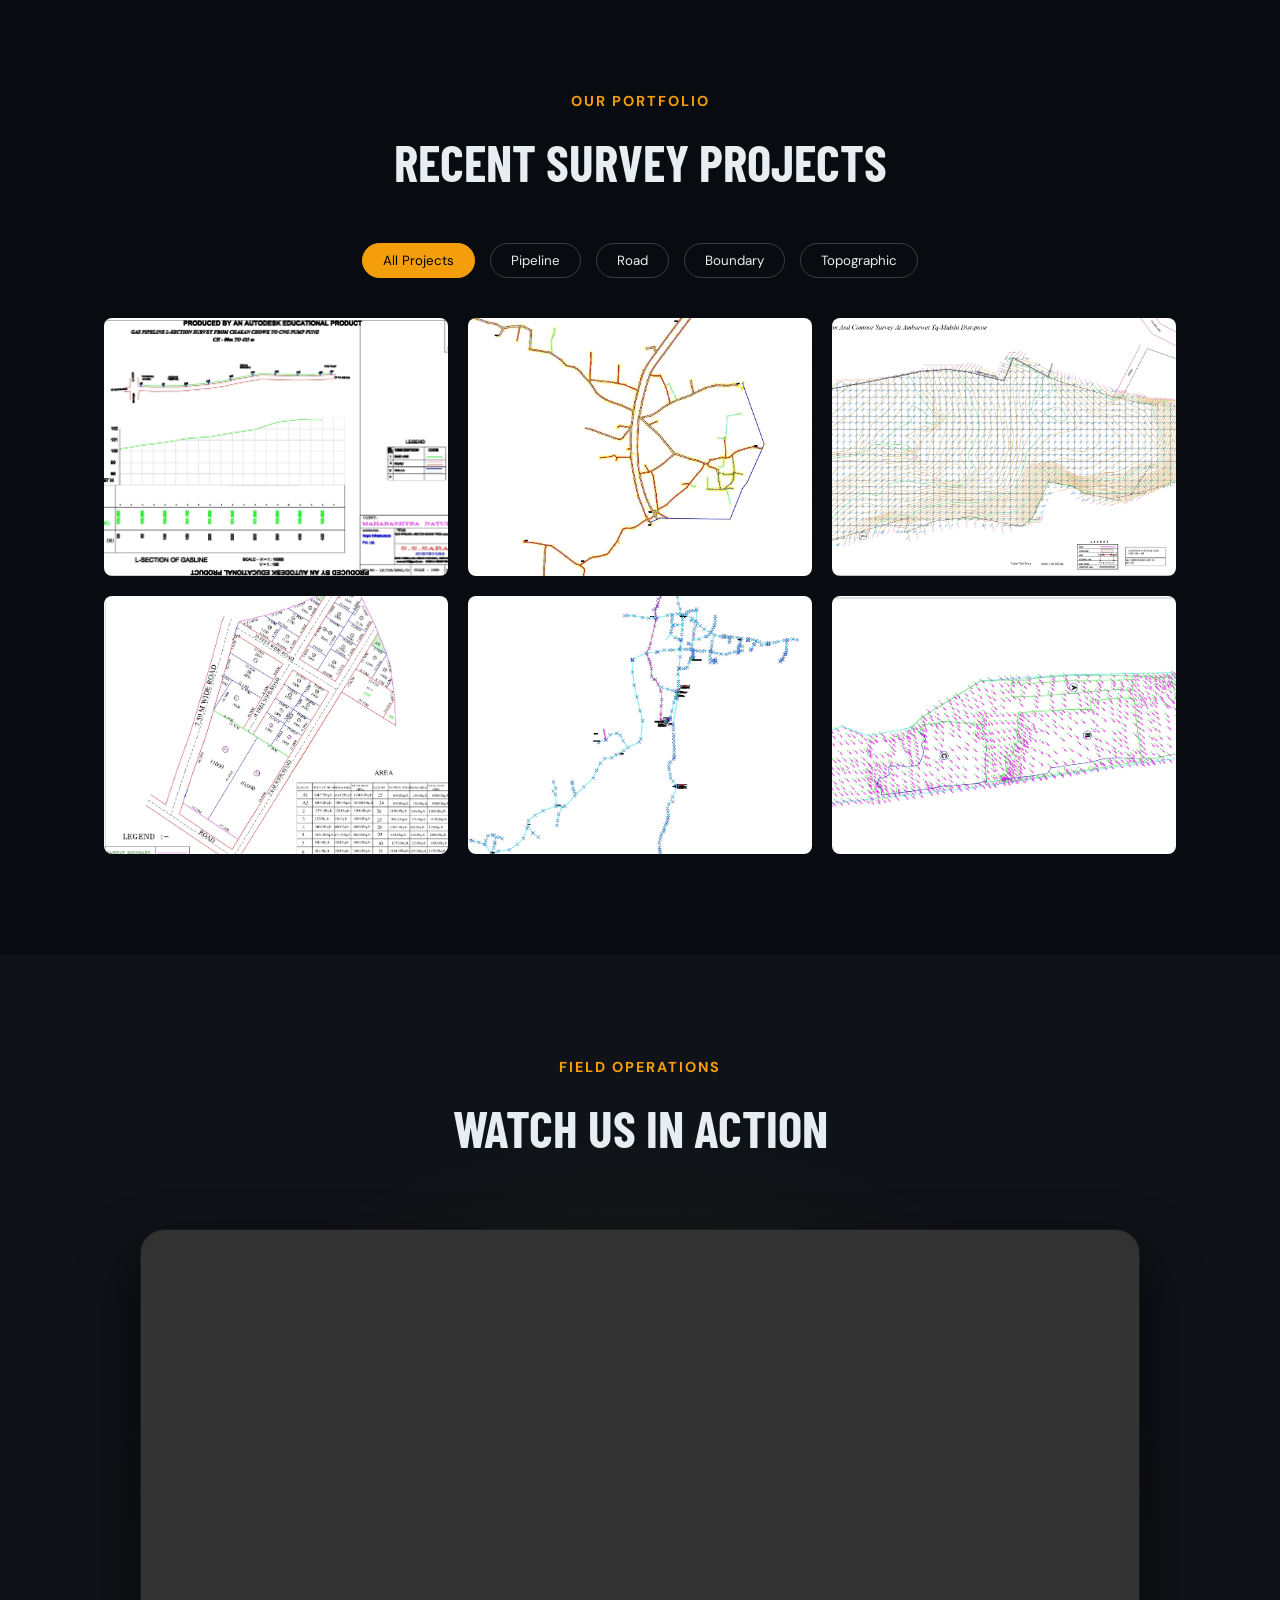
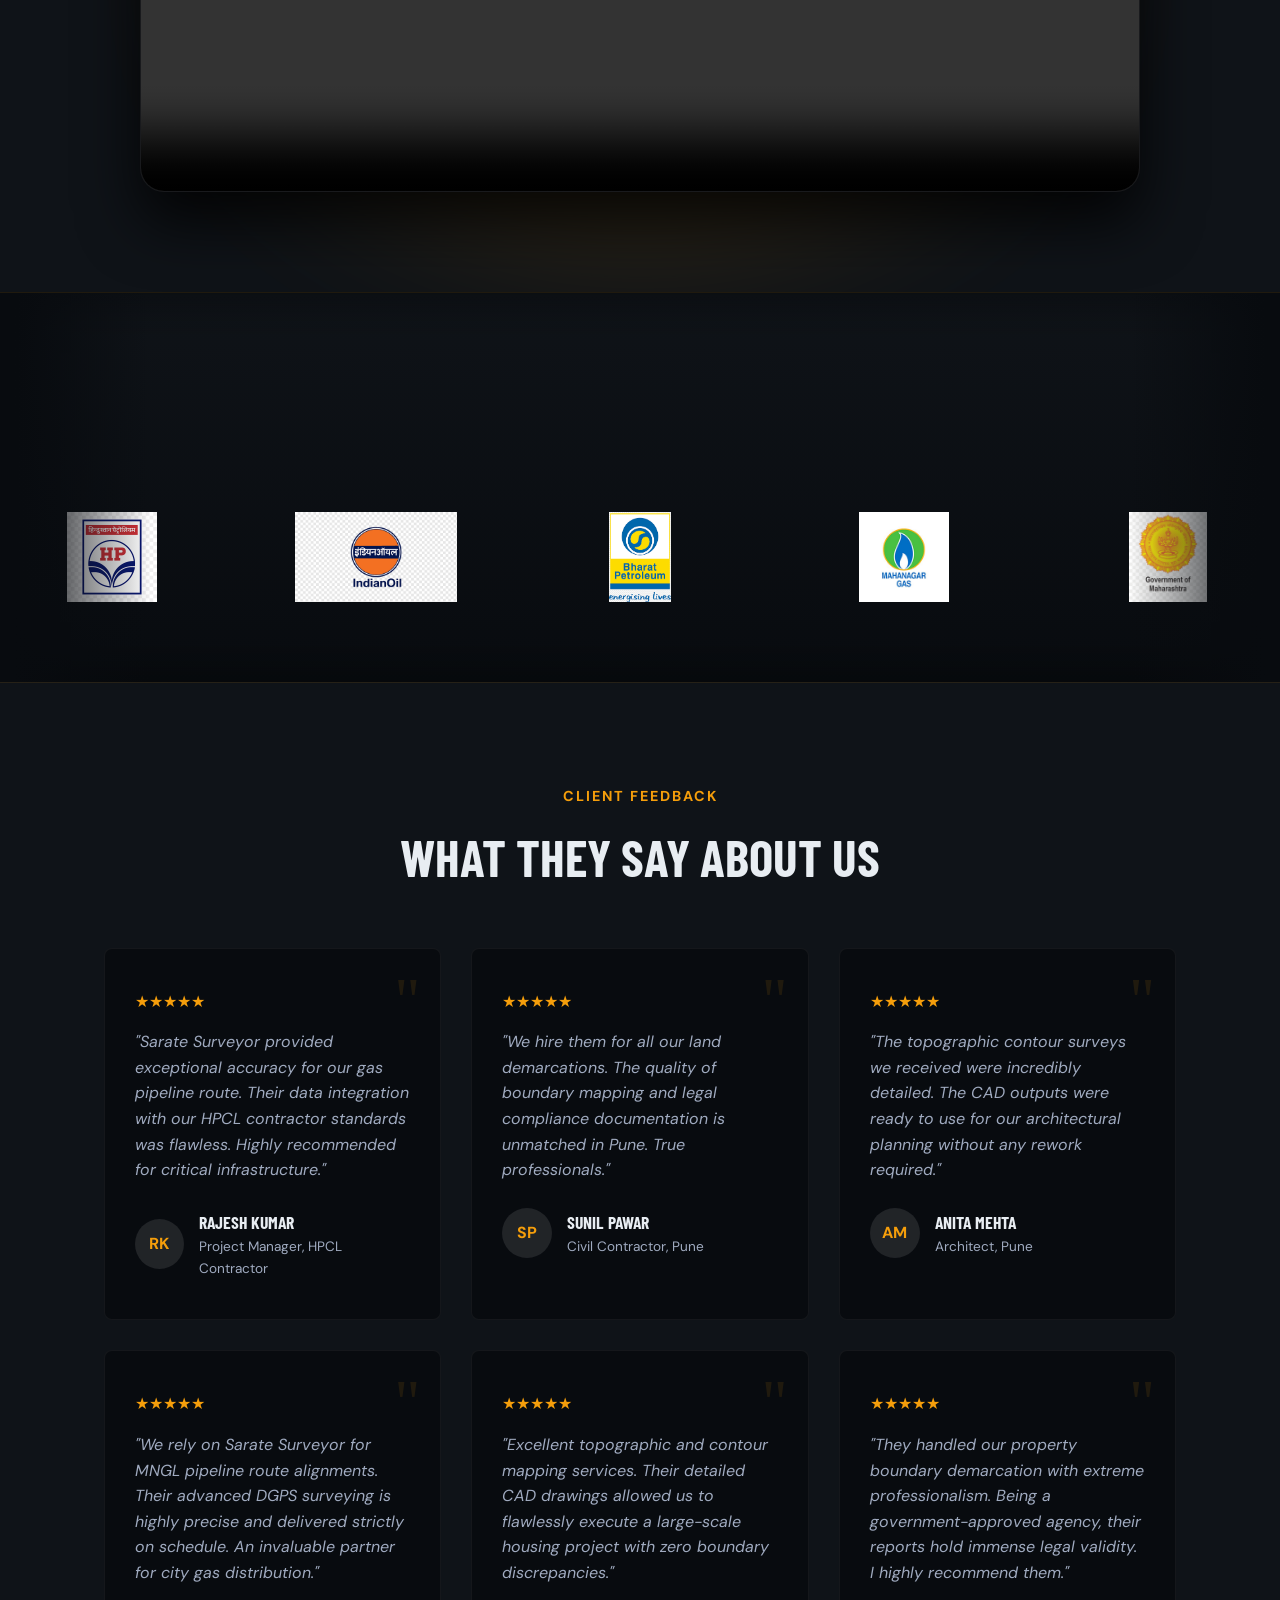
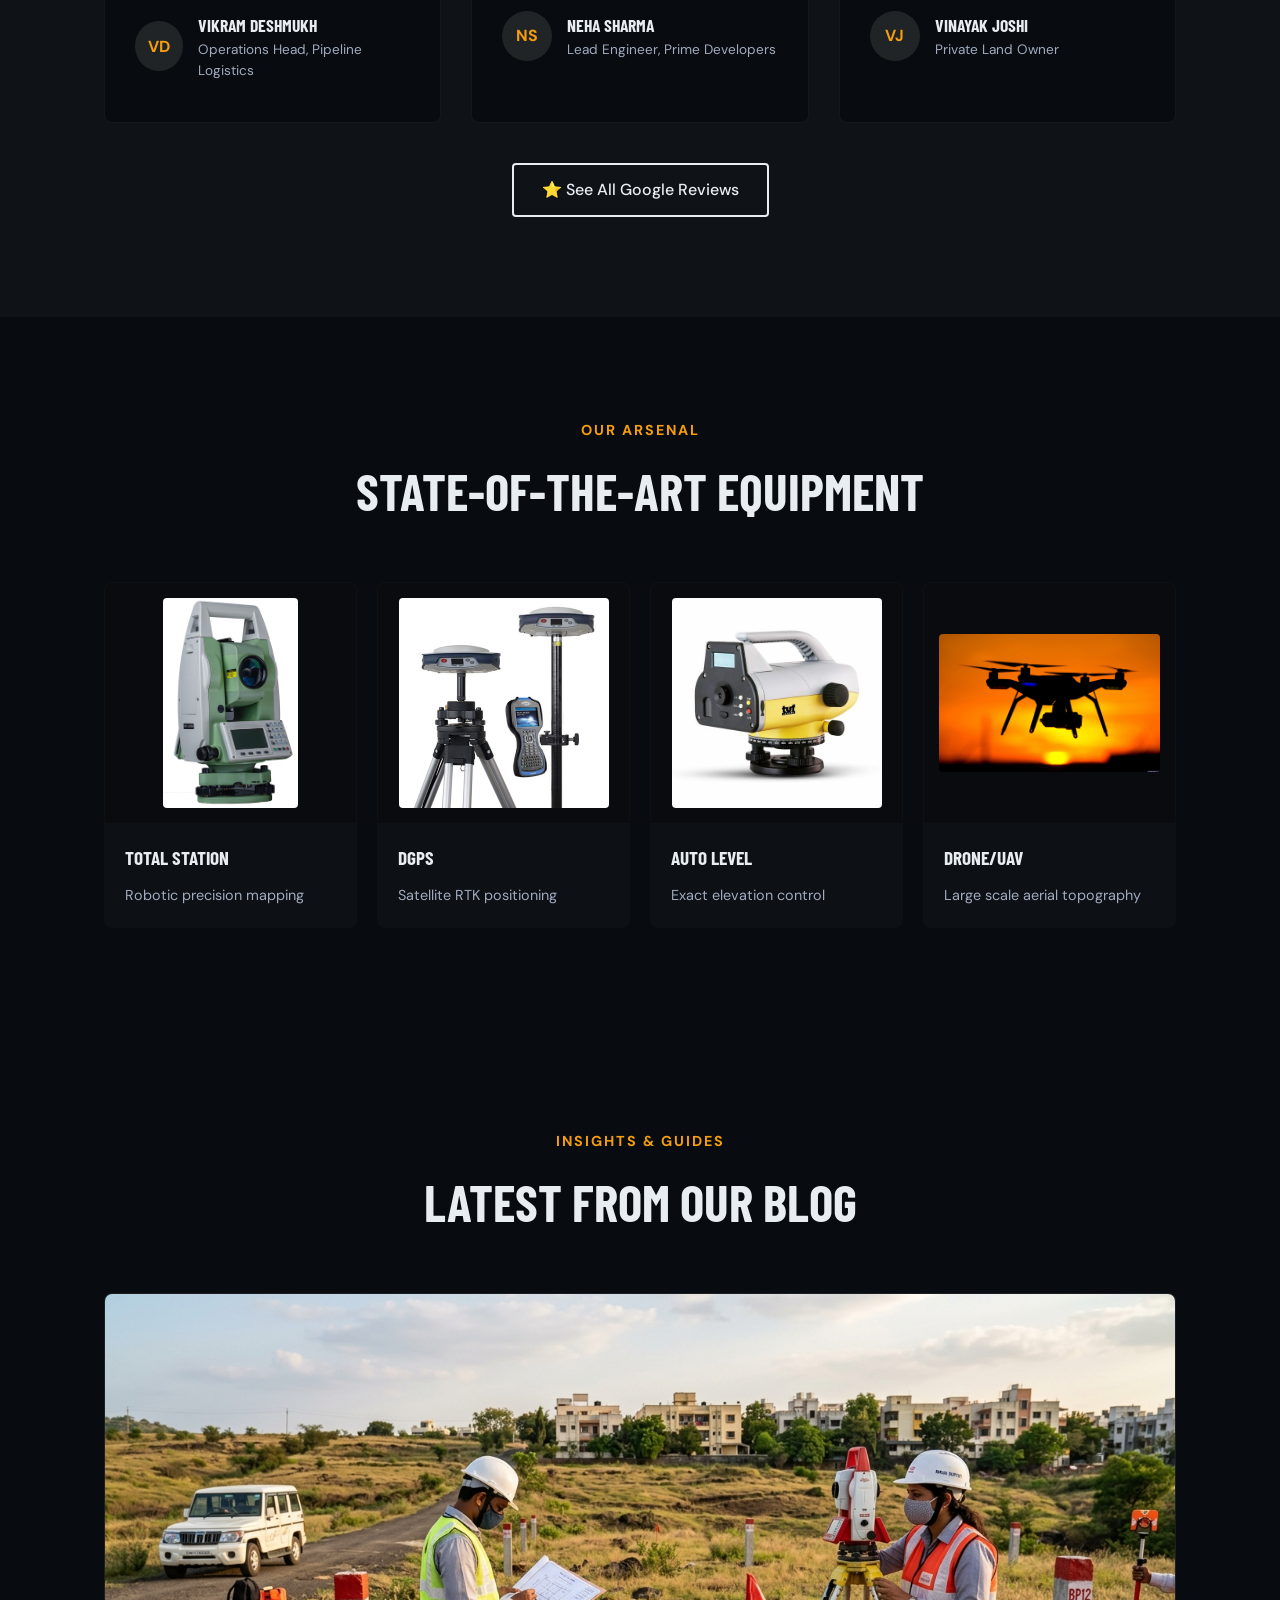
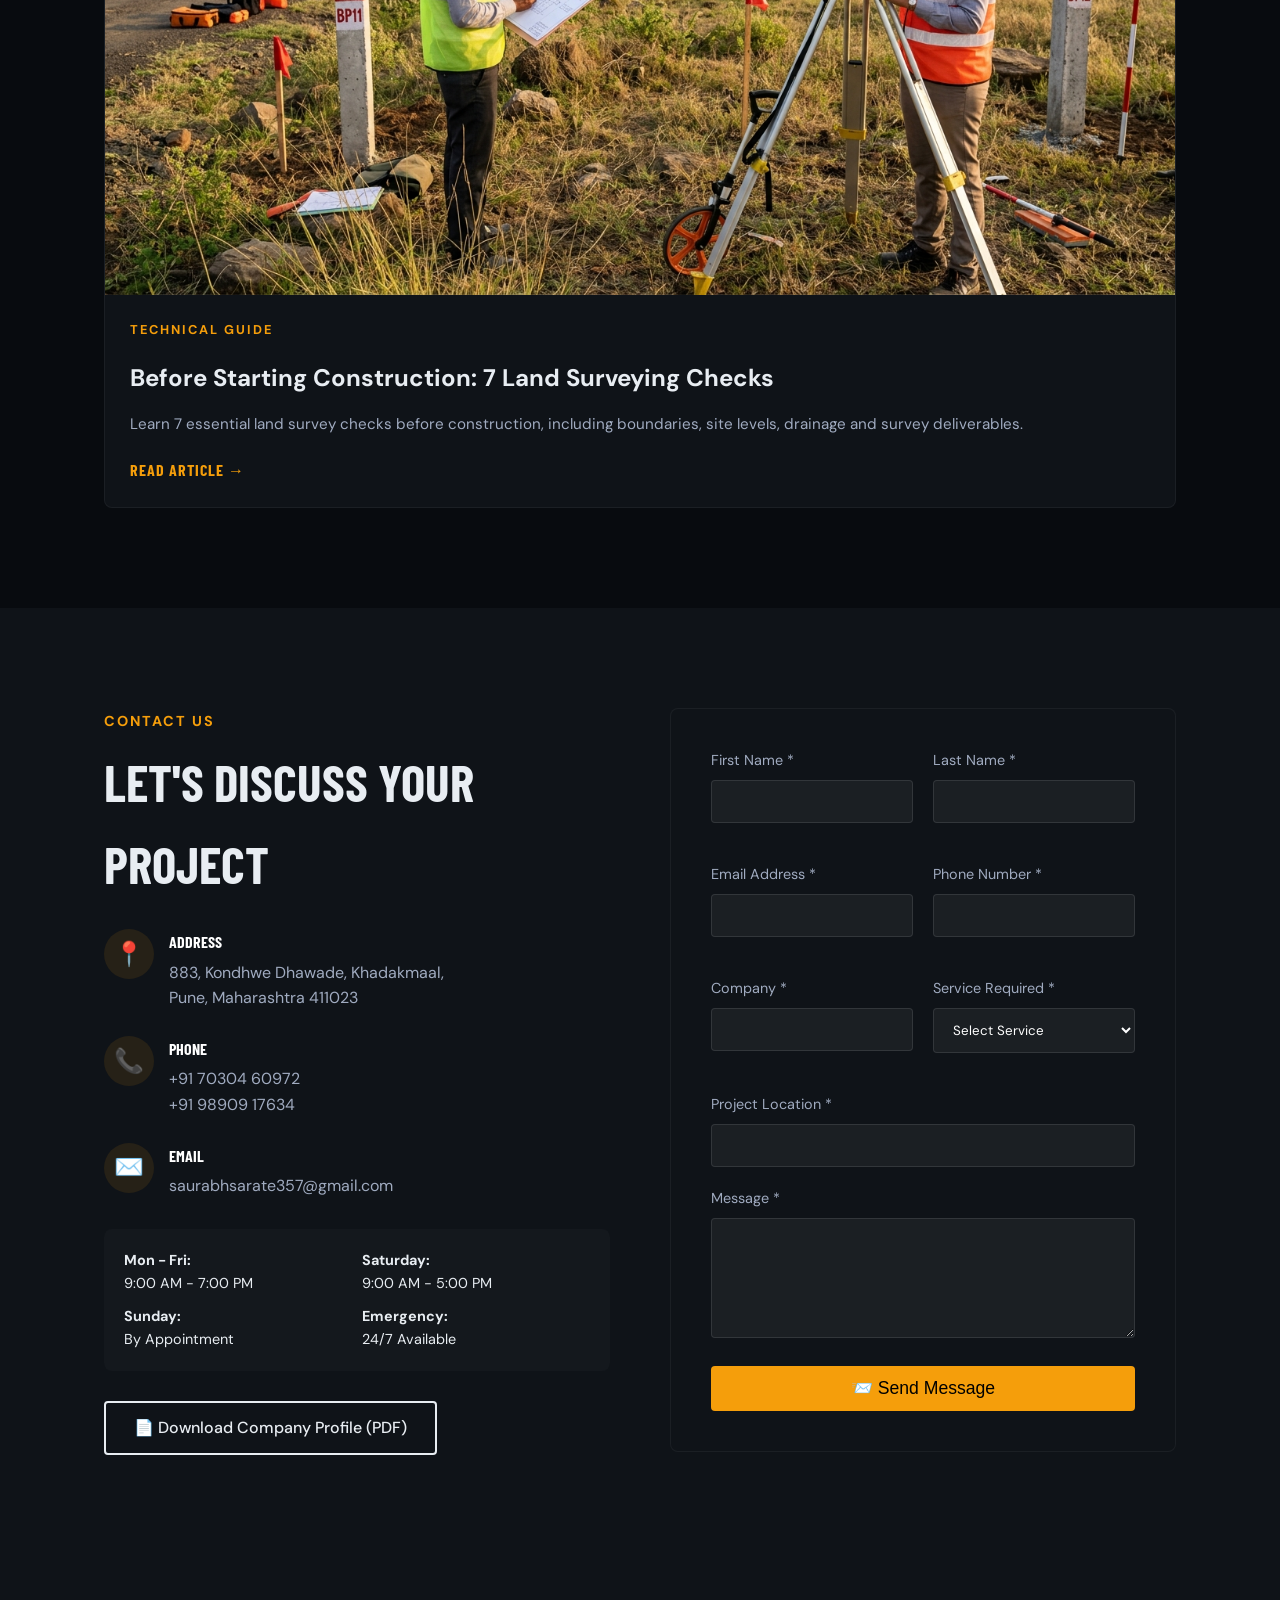
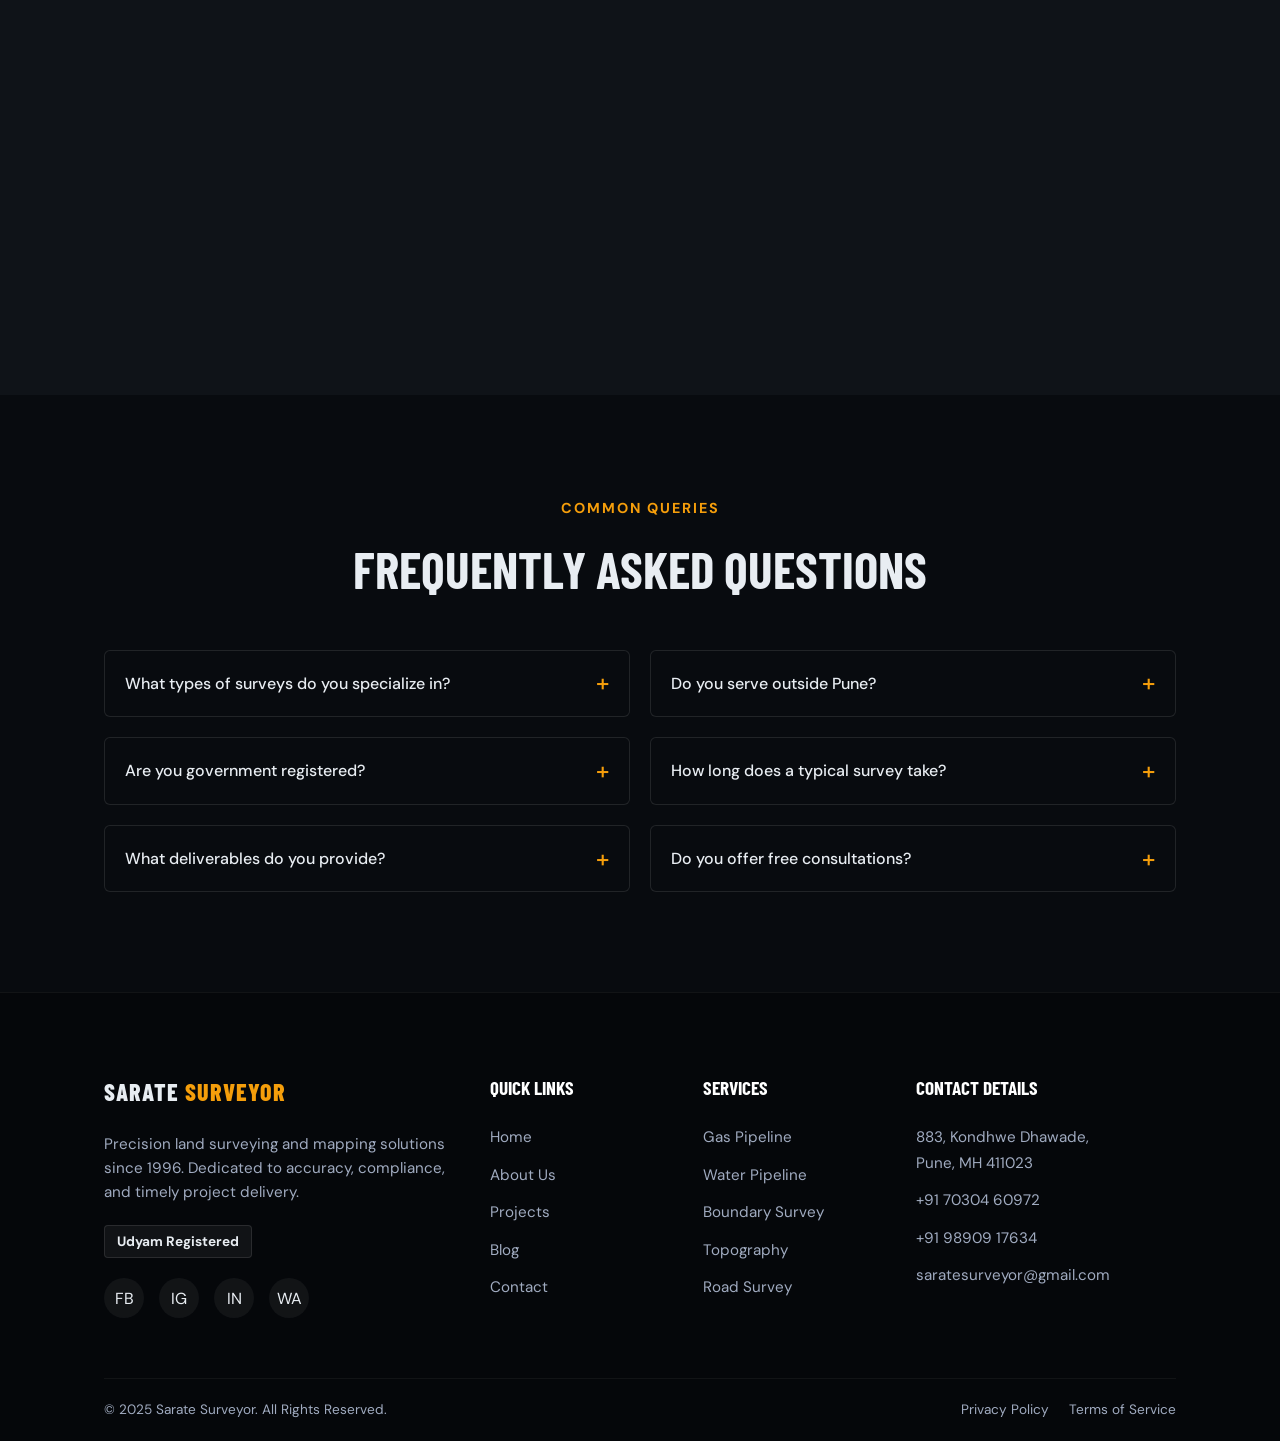
==== commit 0b1e2fa3: "Fix blog card image cropping and optimize article image load times" ====
--- a/index.html
+++ b/index.html
@@ -499,7 +499,7 @@
             <div class="services-grid" style="grid-template-columns: repeat(auto-fit, minmax(300px, 1fr));">
                 <!-- Blog 1 -->
                 <div class="service-card fade-in" style="padding: 0; overflow: hidden; display: flex; flex-direction: column;">
-                    <img src="assets/images/land-survey-before-construction.jpg" alt="Land survey before construction" style="width: 100%; height: 200px; object-fit: cover;">
+                    <img src="assets/images/land-survey-before-construction.jpg" alt="Land survey before construction" style="width: 100%; height: auto; aspect-ratio: 16/9; object-fit: cover;">
                     <div style="padding: 25px; flex-grow: 1; display: flex; flex-direction: column;">
                         <span class="section-tag" style="font-size: 0.8rem;">Technical Guide</span>
                         <h3 style="margin-top: 10px; margin-bottom: 15px; font-size: 1.5rem; text-transform: none; font-family: var(--font-body); font-weight: 700;">Before Starting Construction: 7 Land Surveying Checks</h3>
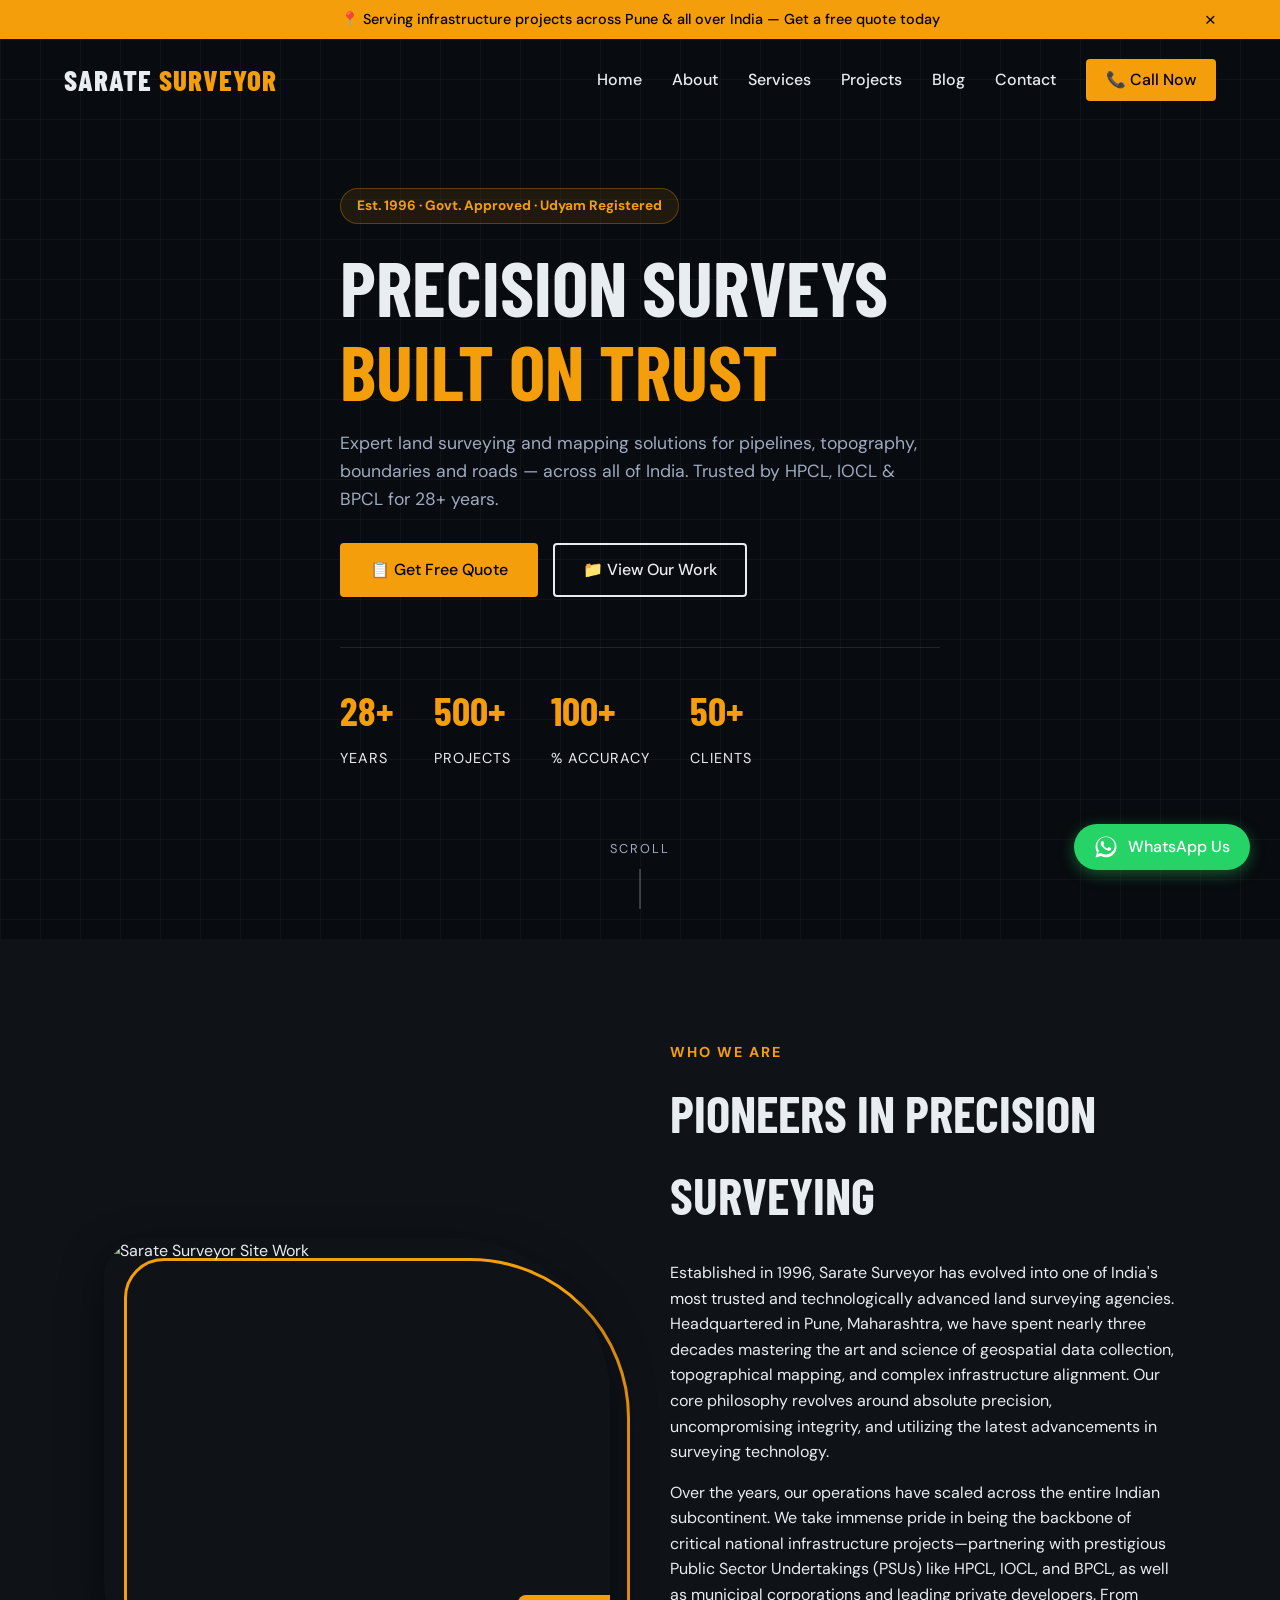
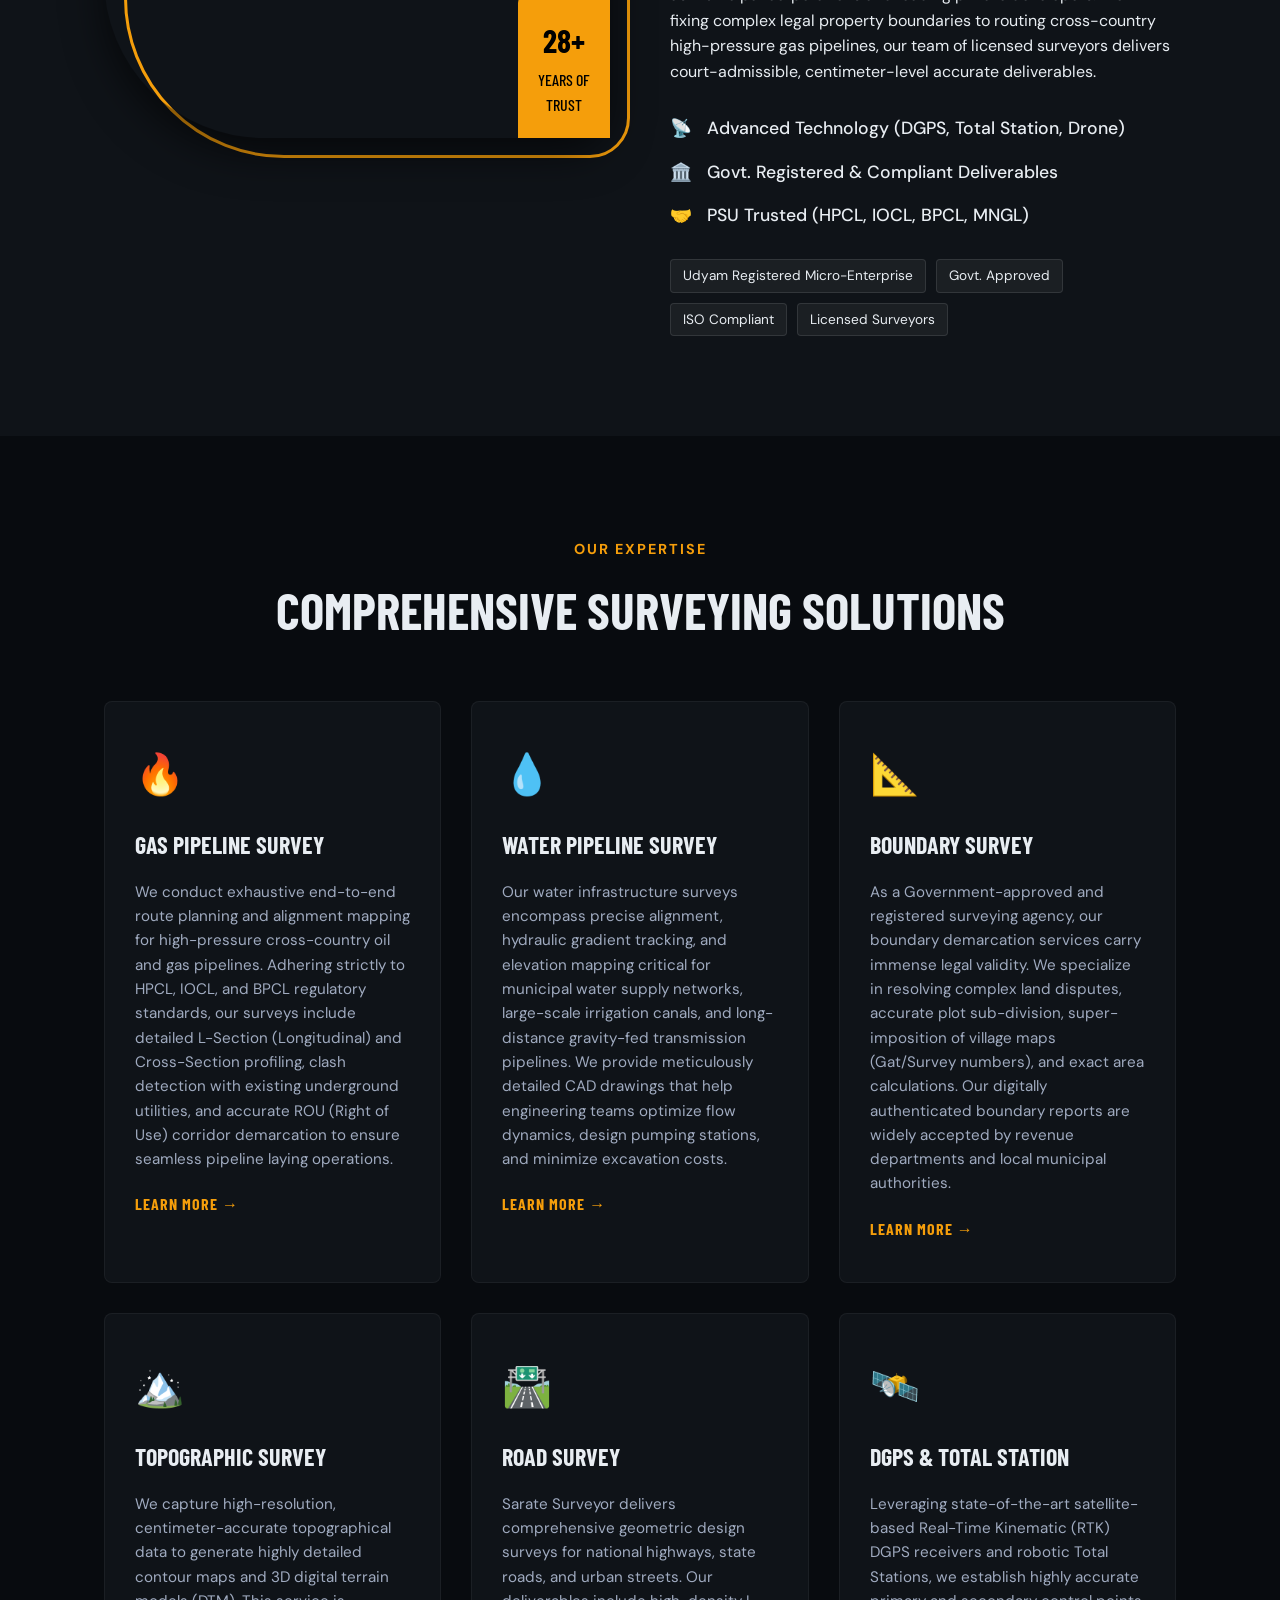
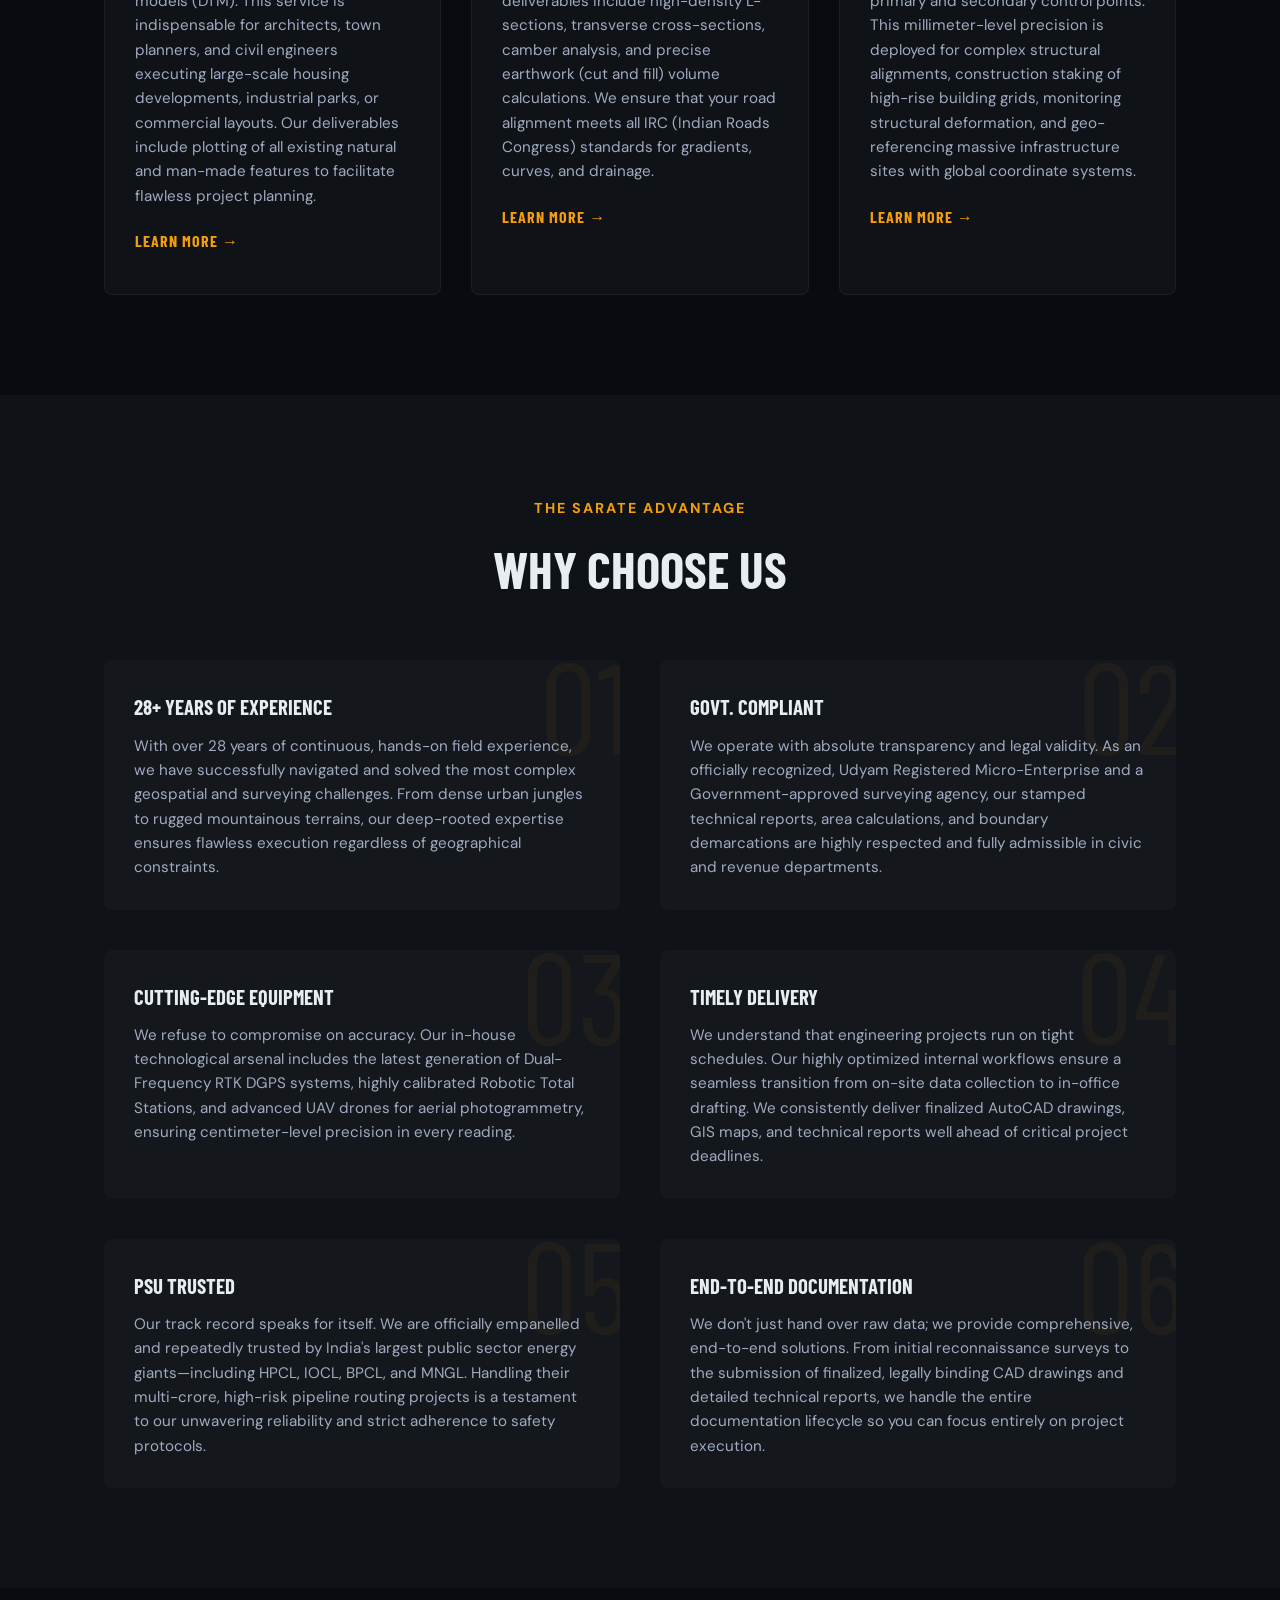
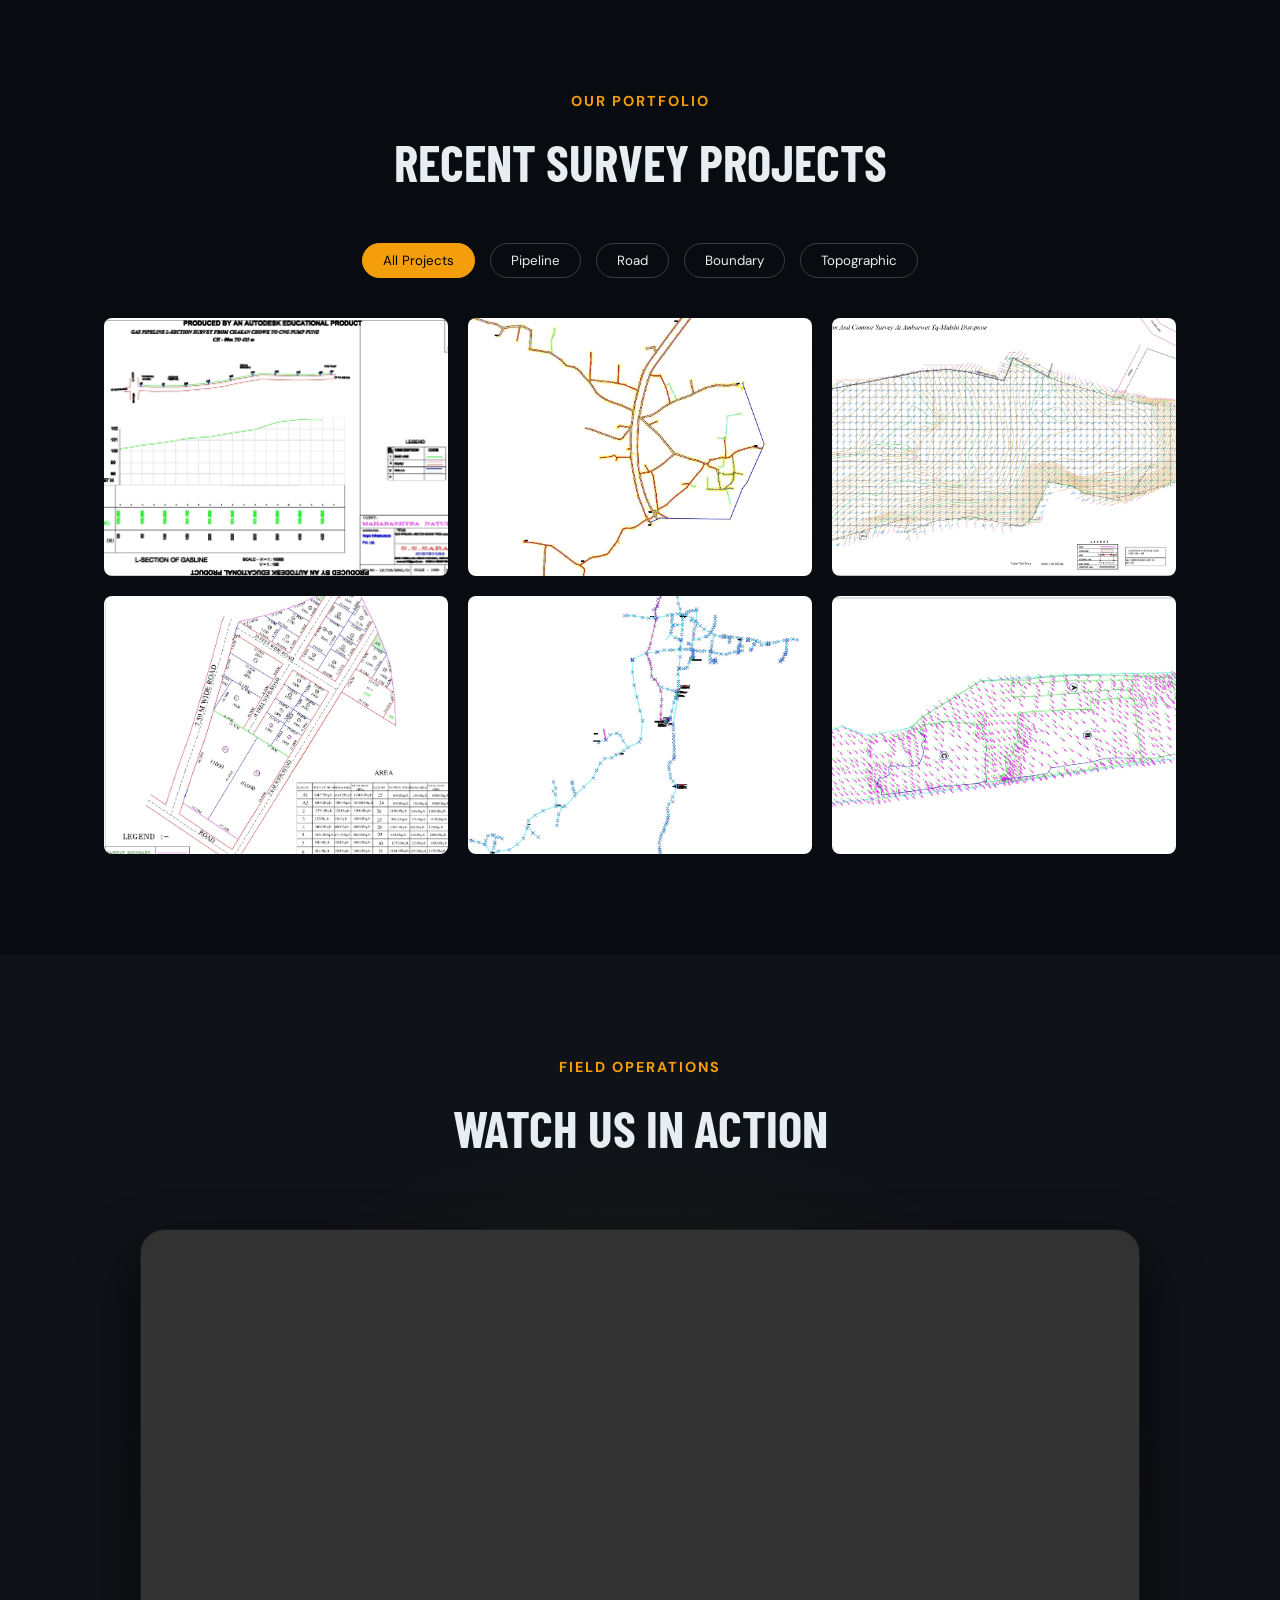
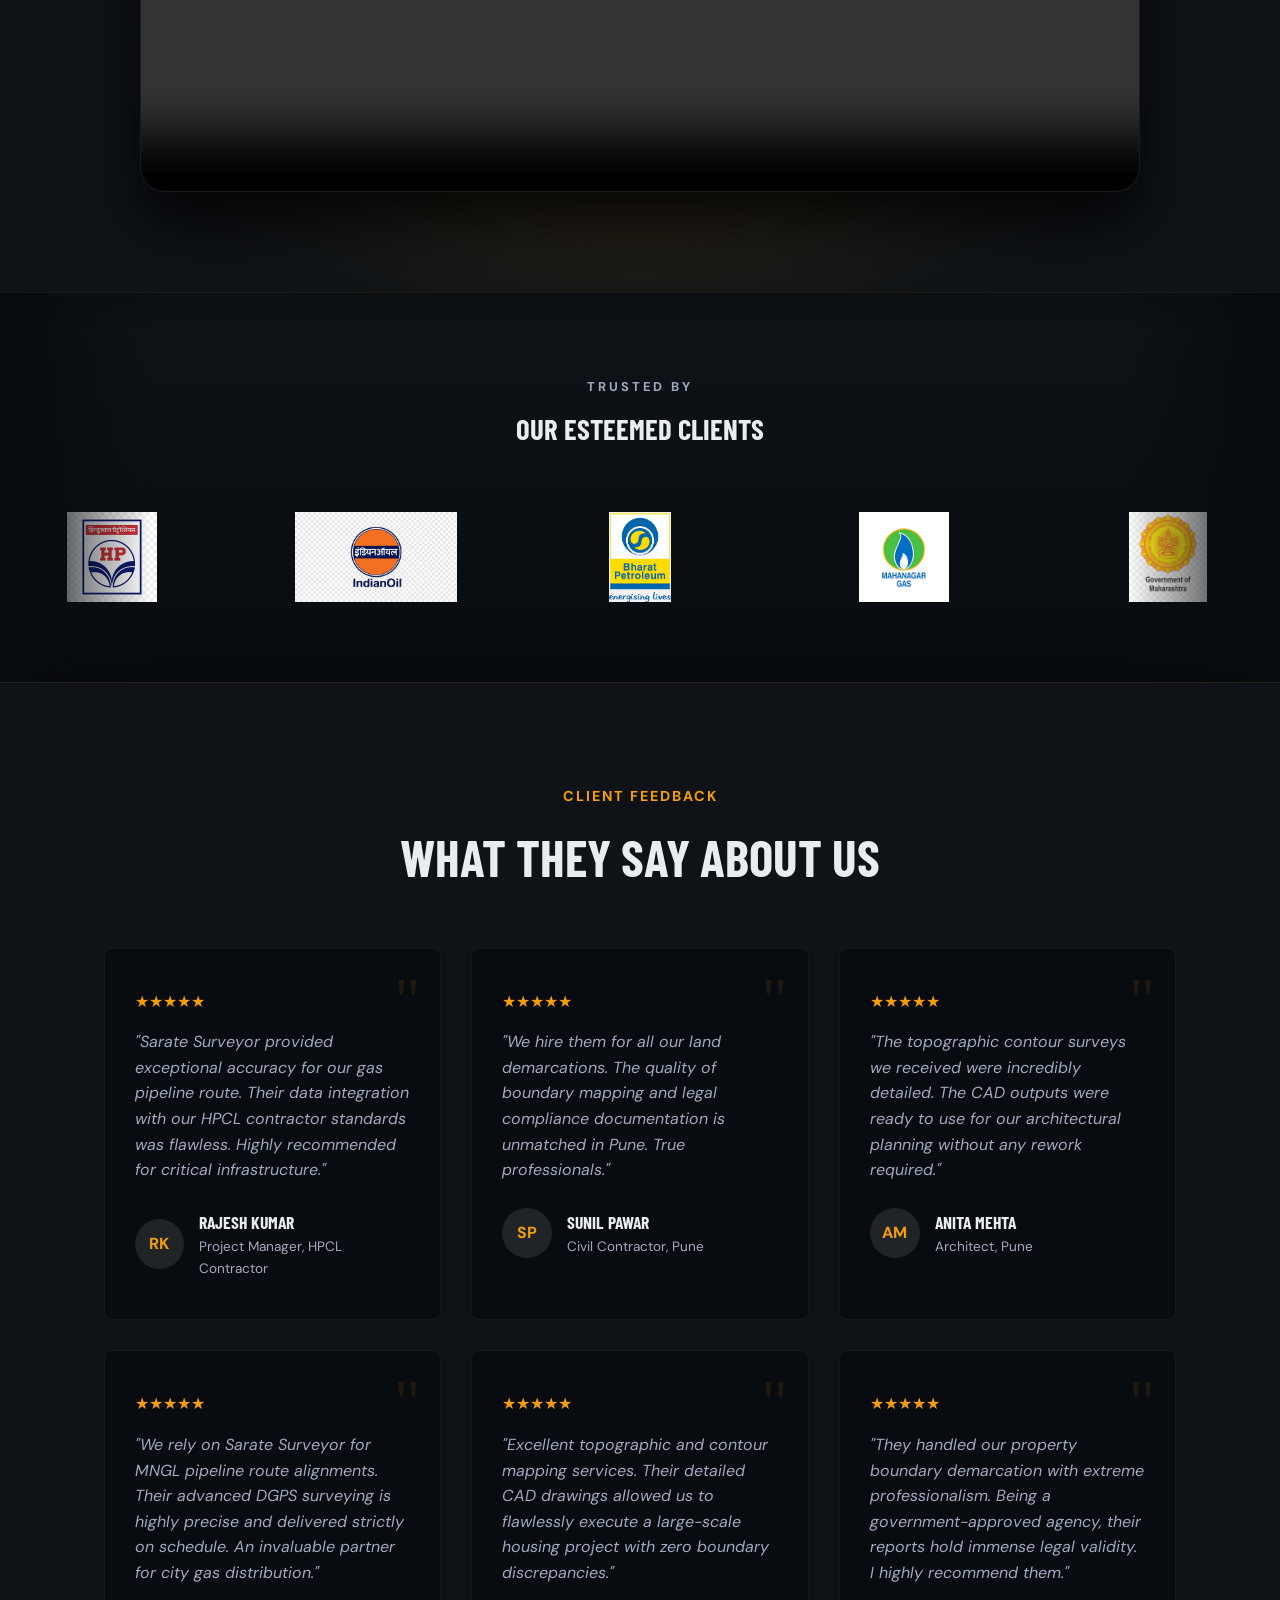
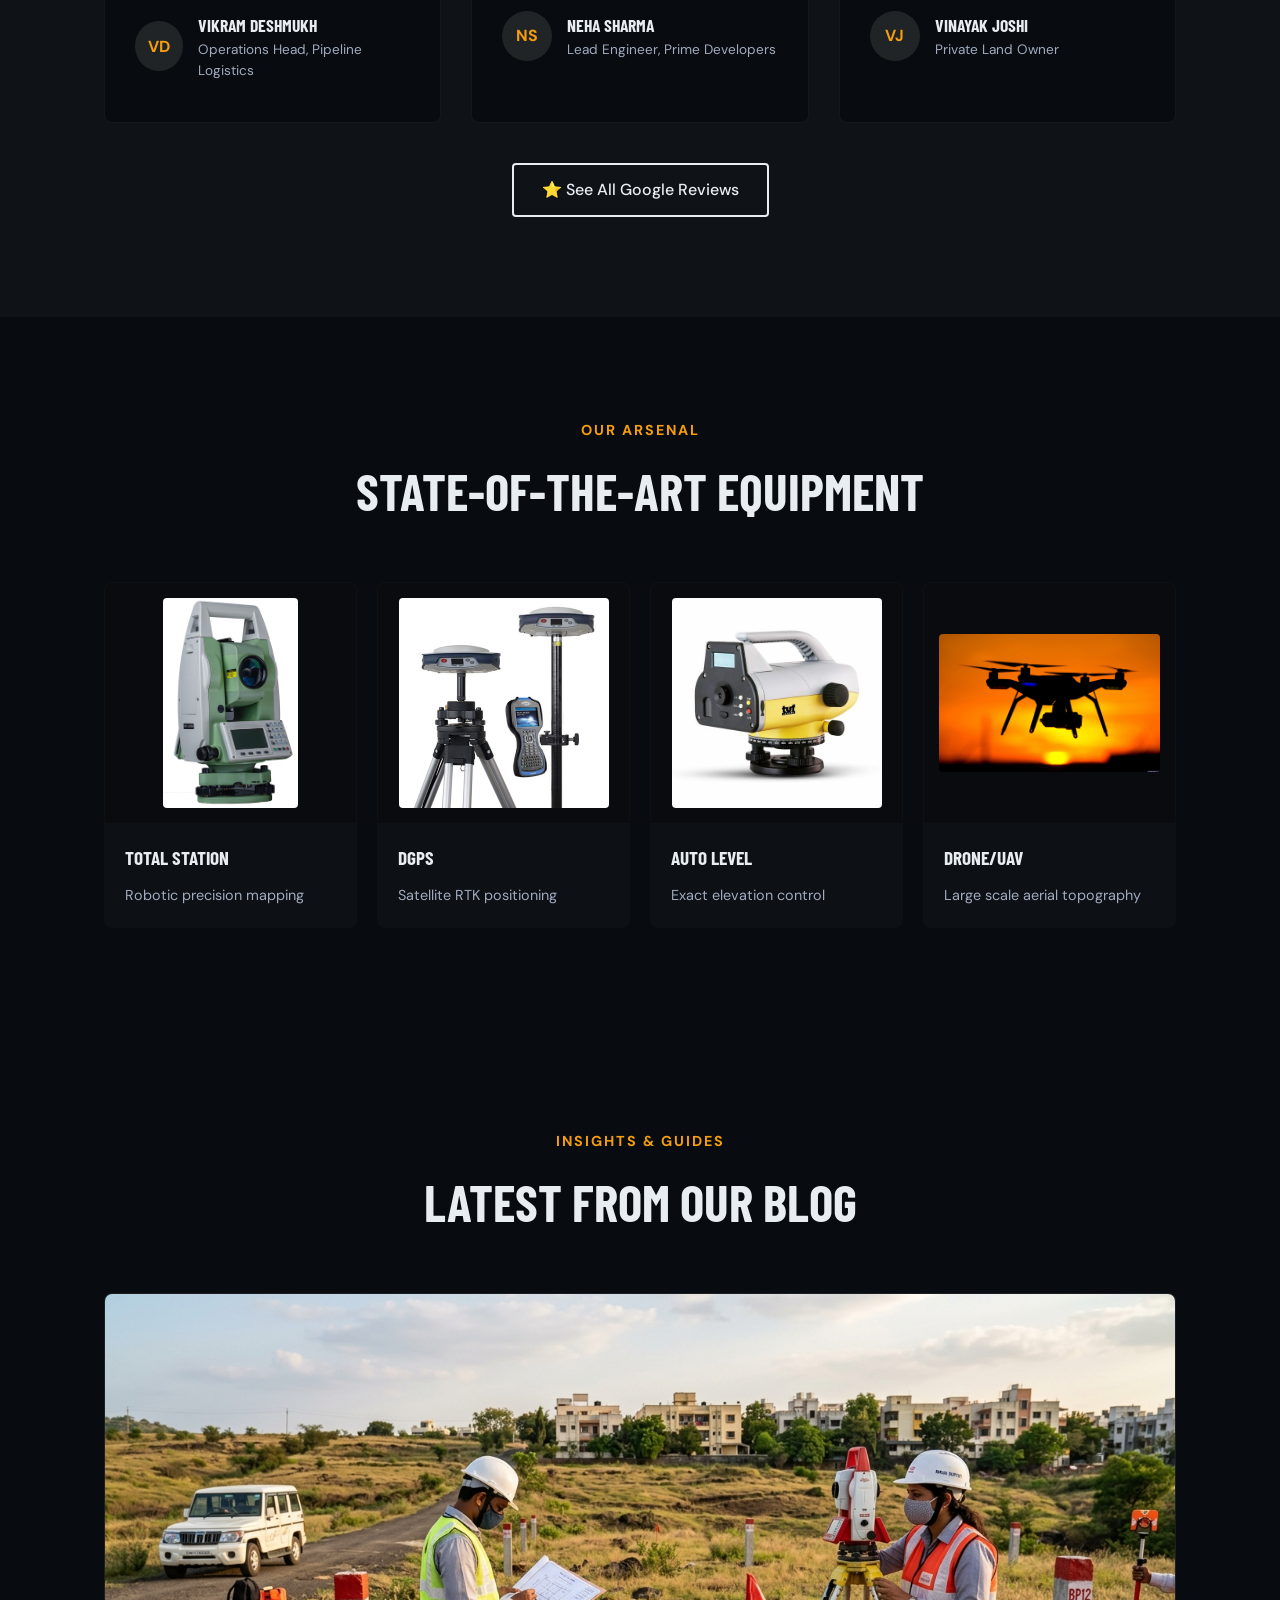
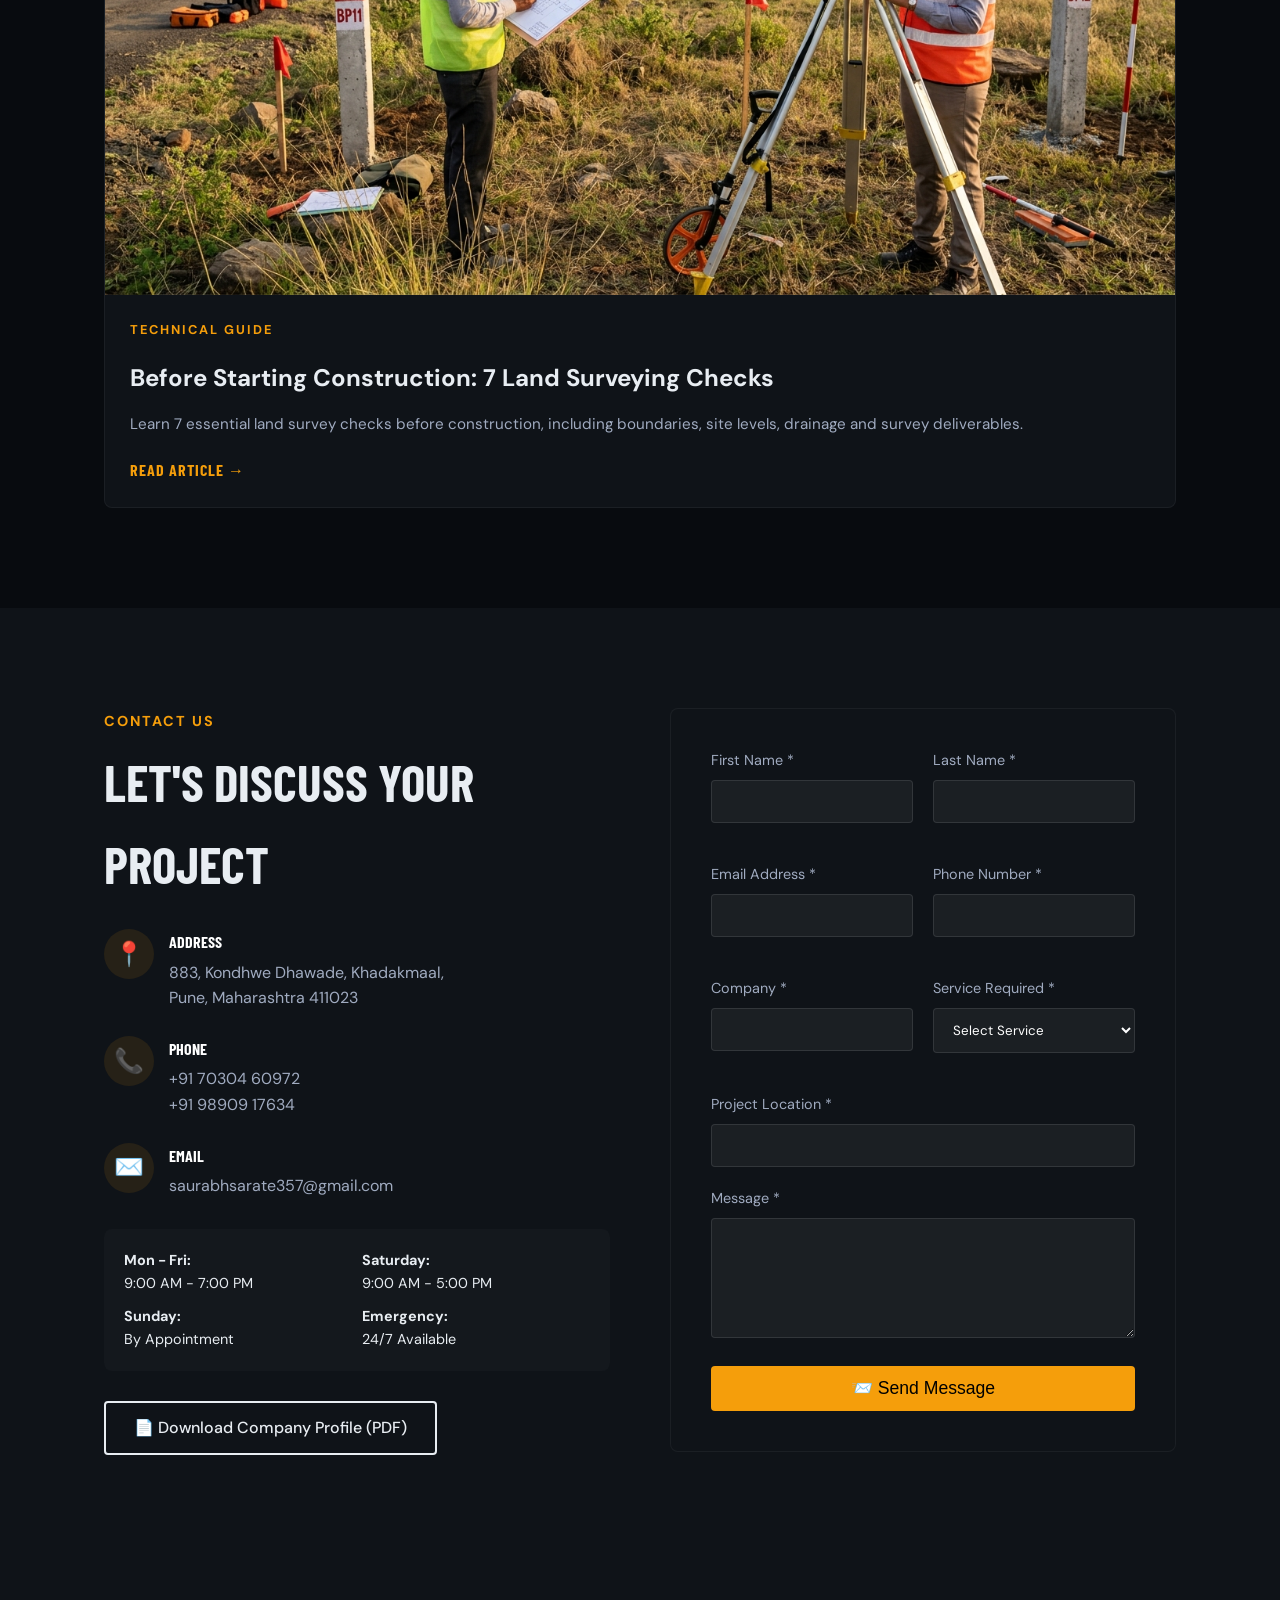
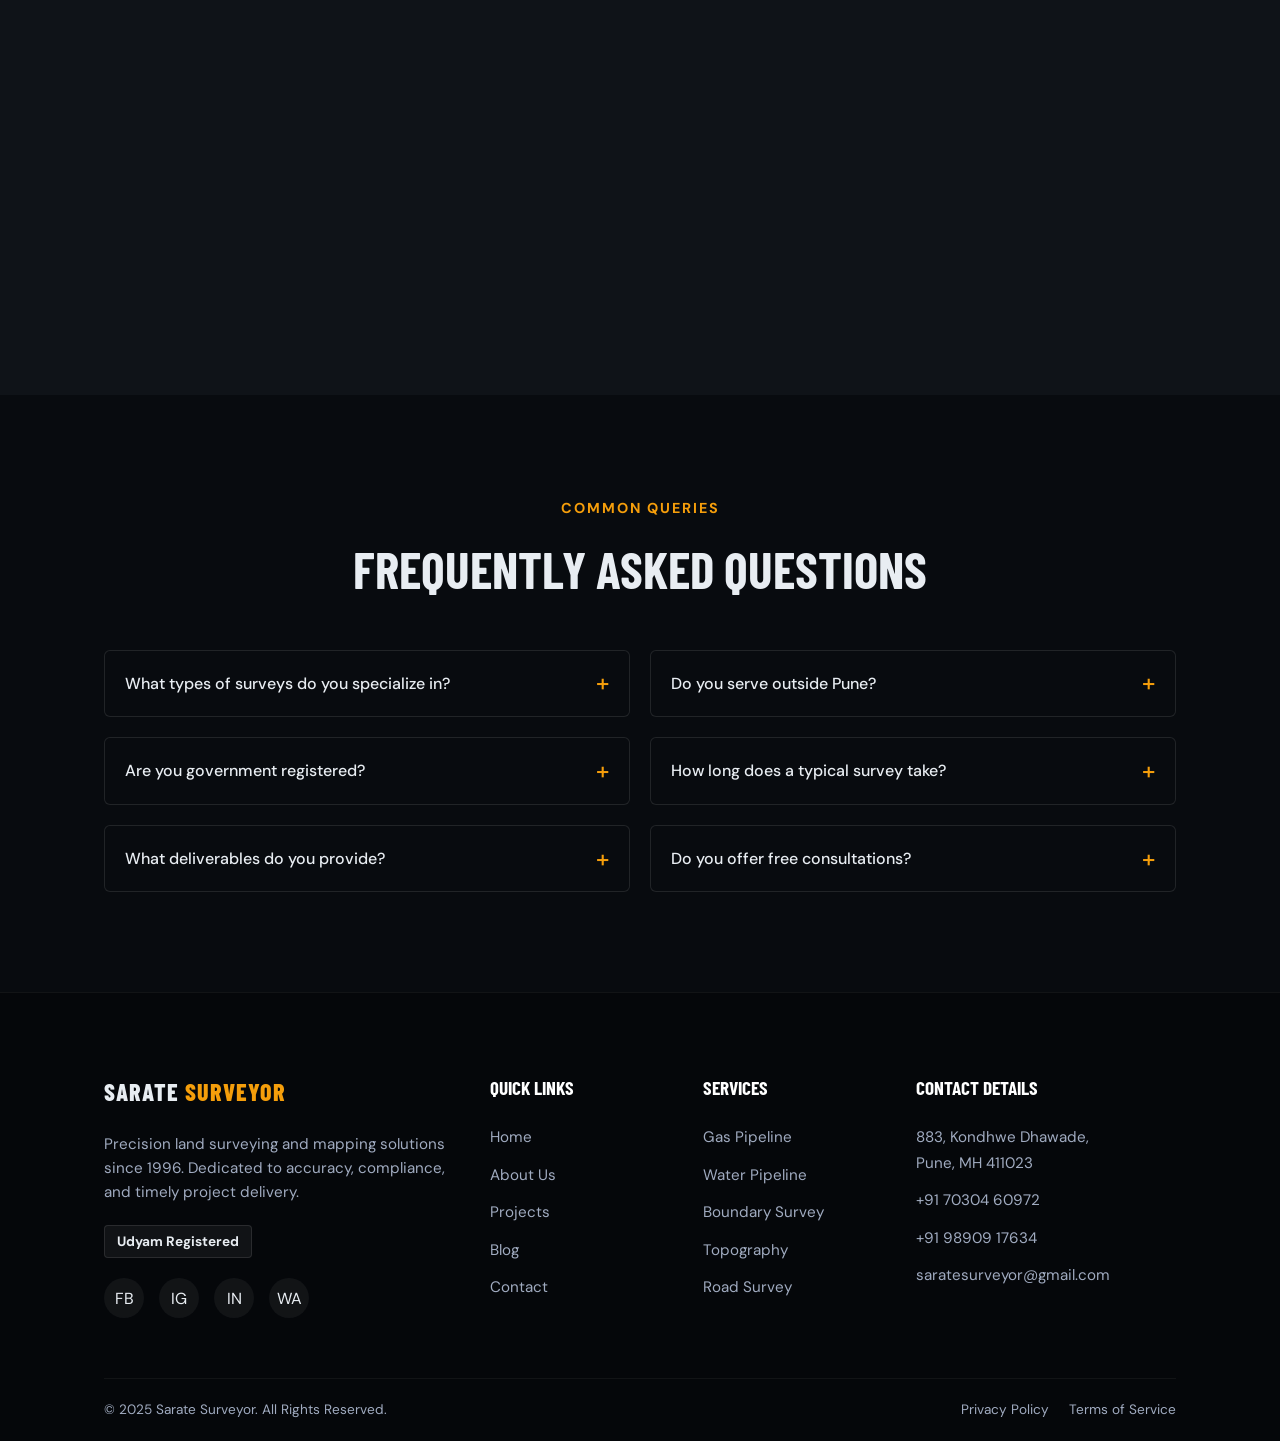
==== commit 2d79d1da: "Add proper circular favicon and apple touch icon" ====
--- a/index.html
+++ b/index.html
@@ -5,6 +5,12 @@
 <head>
     <meta charset="UTF-8">
     <meta name="viewport" content="width=device-width, initial-scale=1.0">
+    
+    <!-- Favicon -->
+    <link rel="icon" href="/favicon.ico" sizes="any">
+    <link rel="icon" type="image/png" href="/assets/images/favicon-32x32.png" sizes="32x32">
+    <link rel="apple-touch-icon" href="/assets/images/apple-touch-icon.png">
+
     <title>Sarate Surveyor | Land Surveying Experts in Pune Since 1996</title>
     <meta name="description"
         content="Govt. approved land surveyors in Pune since 1996. Expert gas pipeline, water pipeline, boundary, topographic and road surveys. Trusted by HPCL, IOCL, BPCL.">
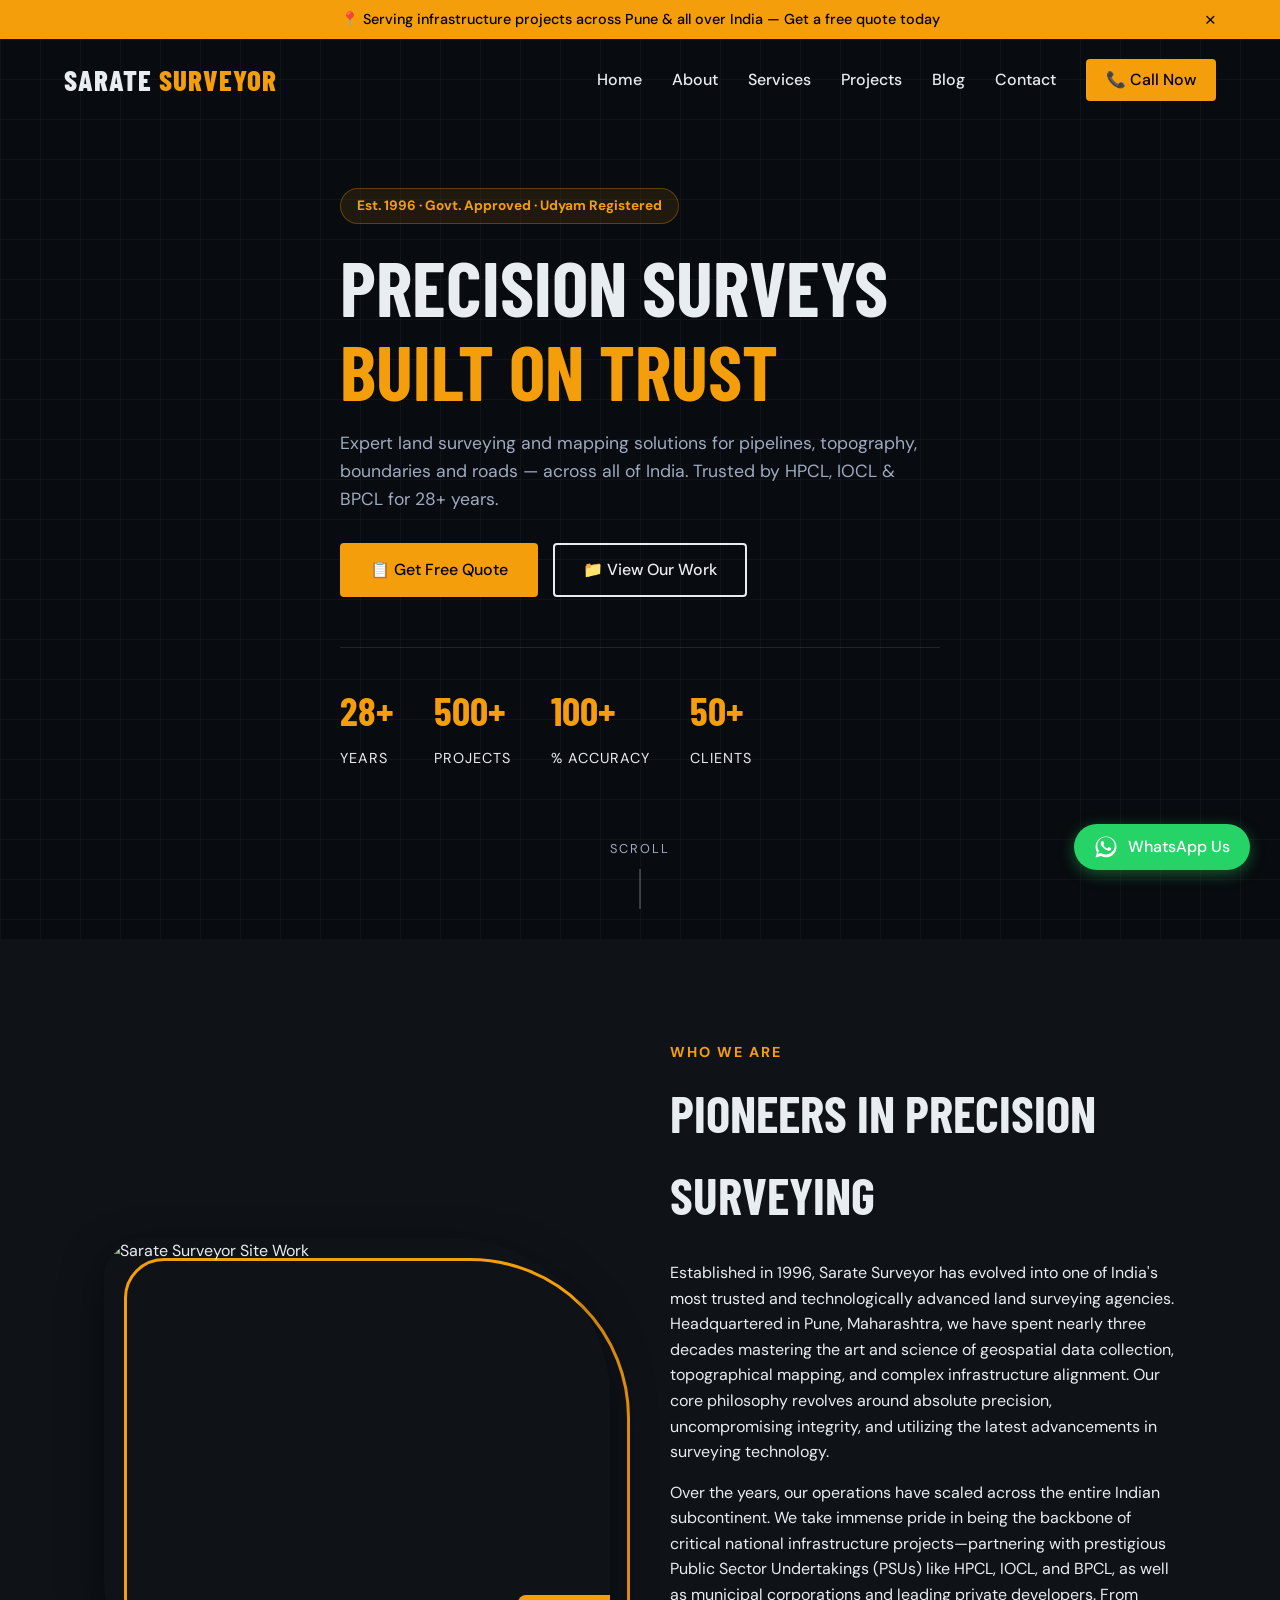
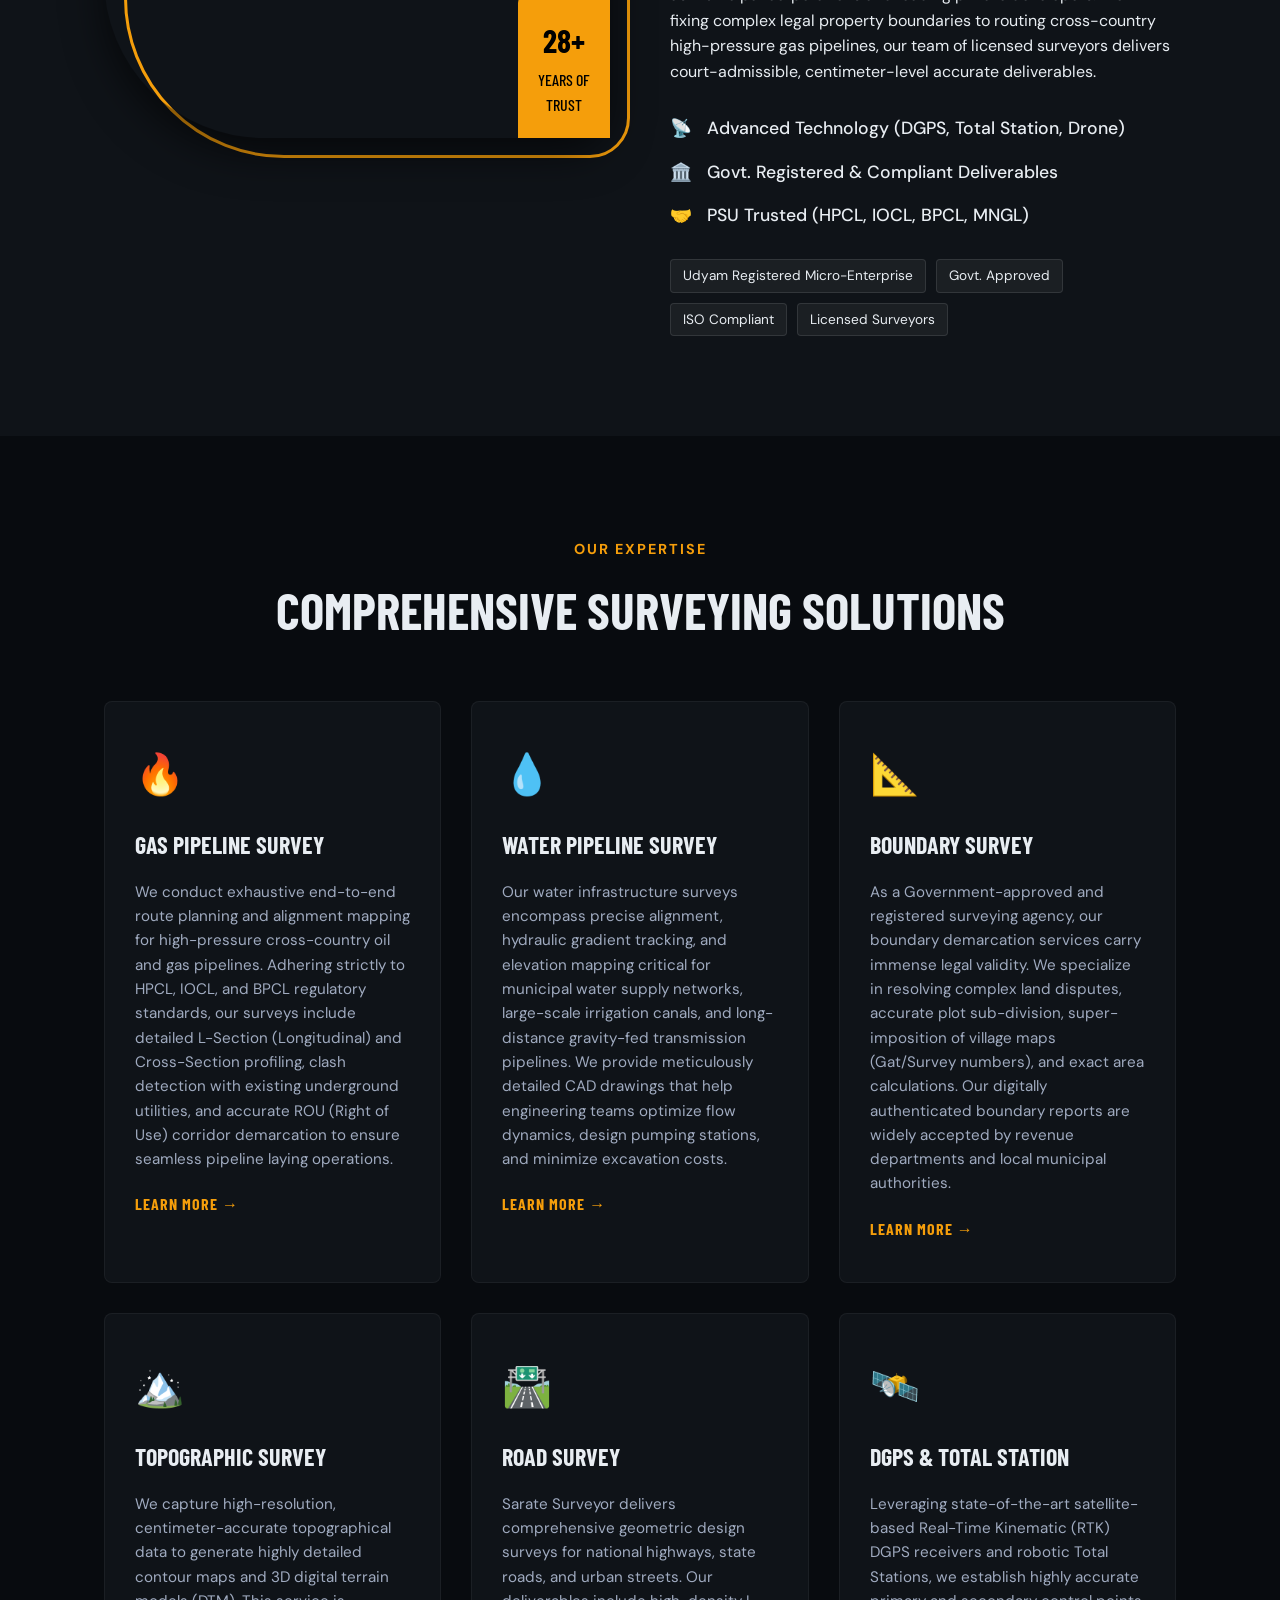
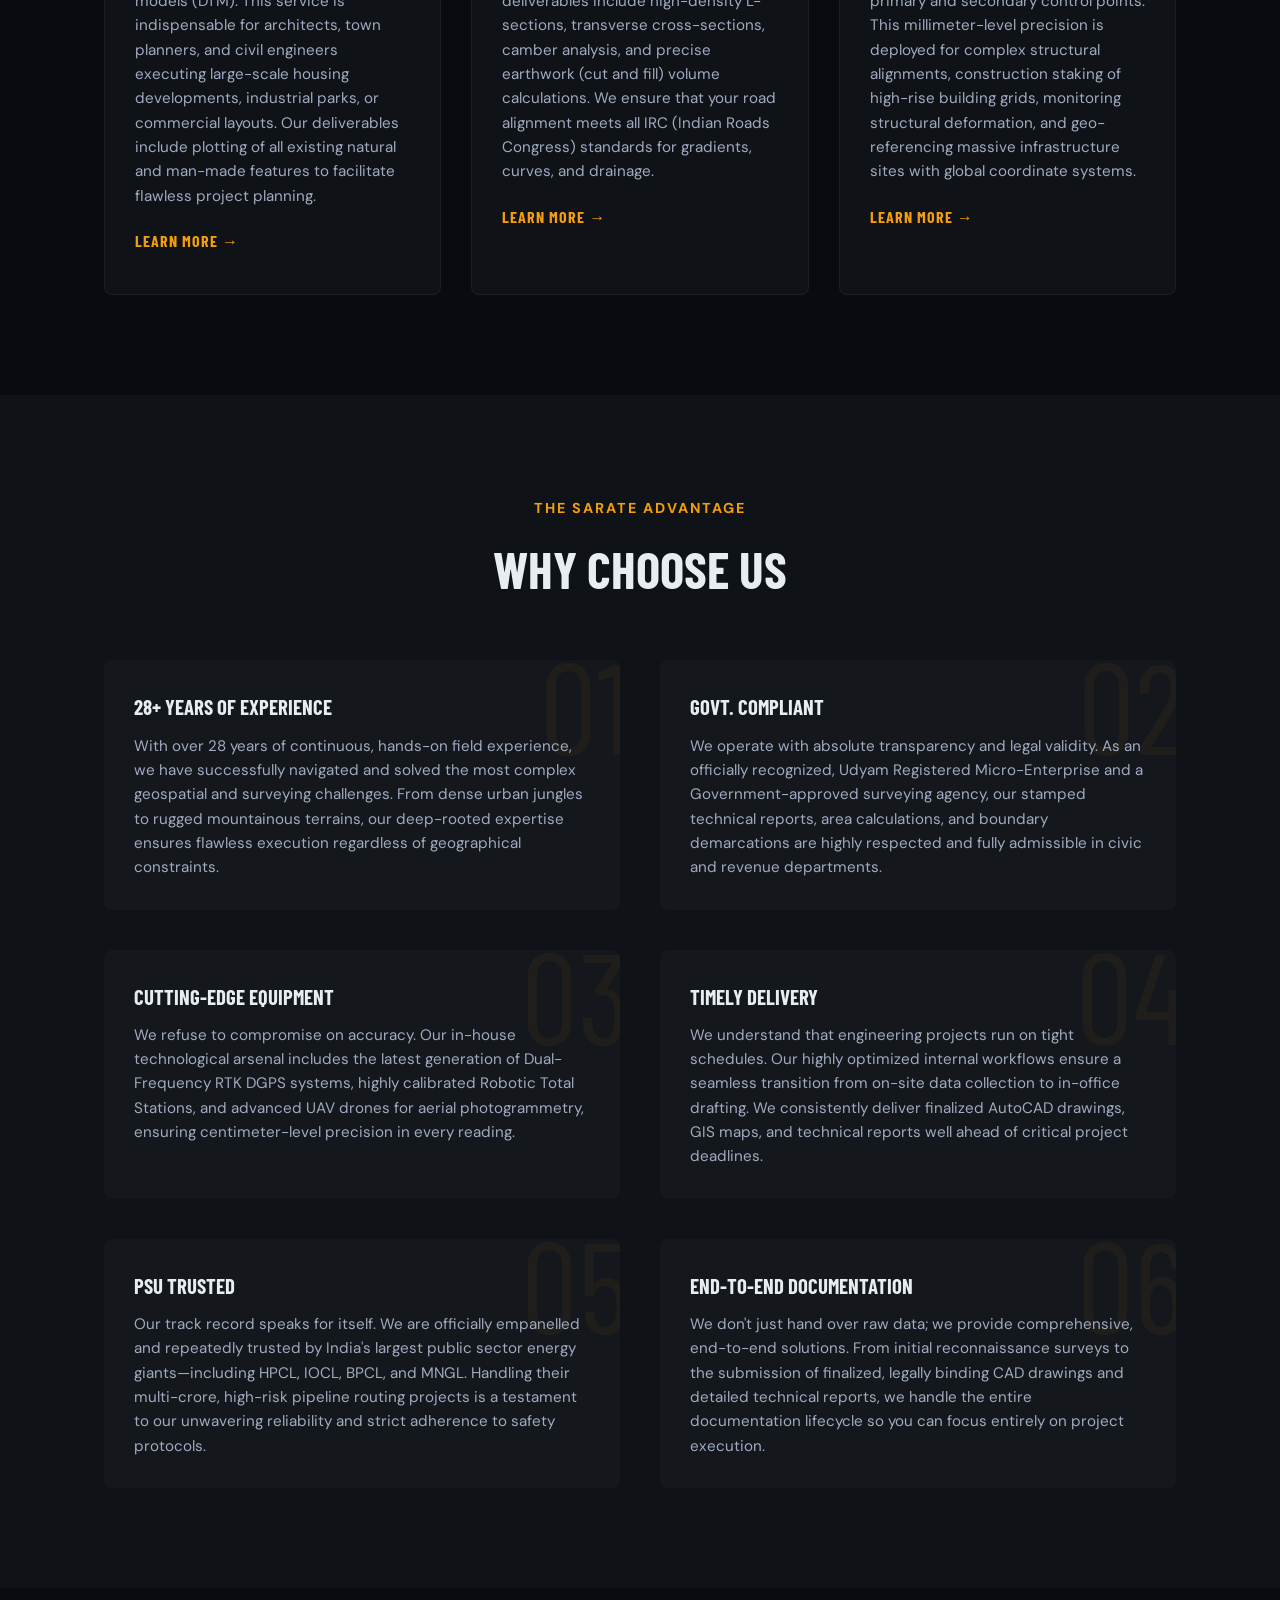
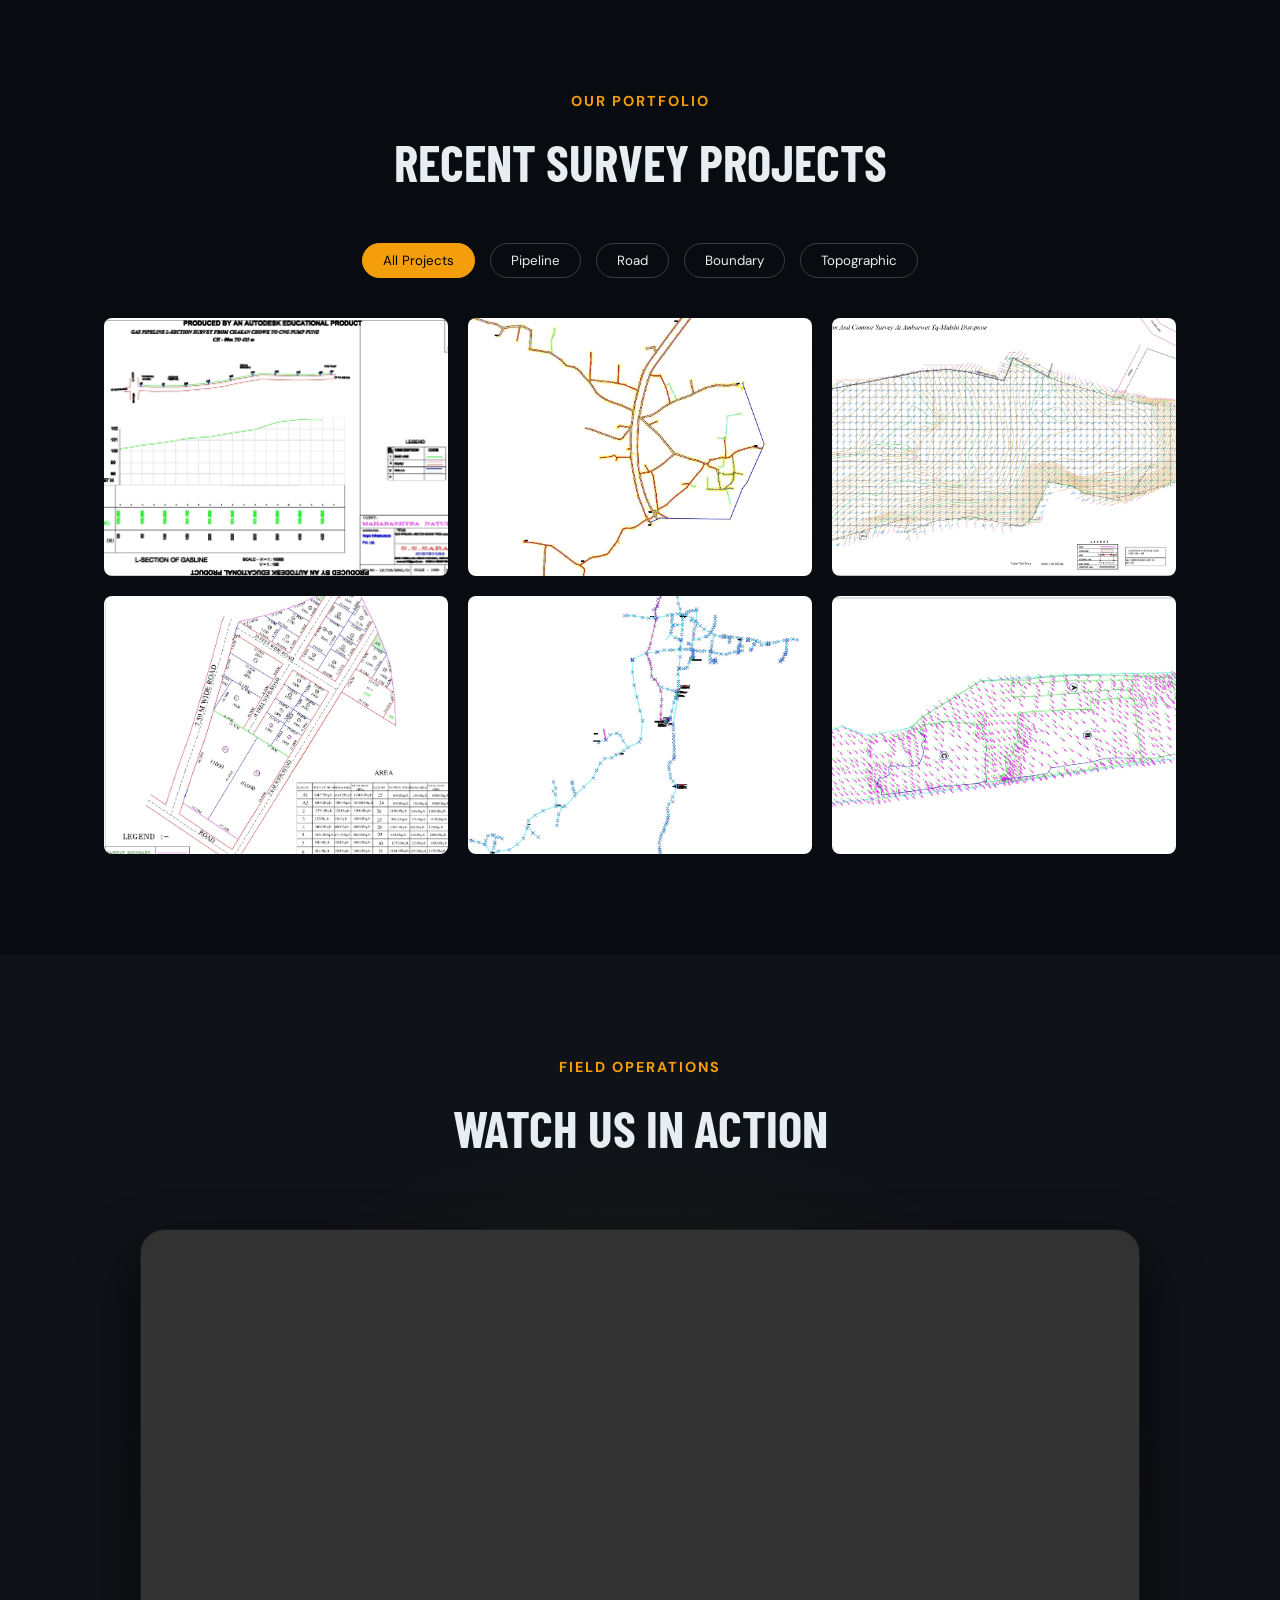
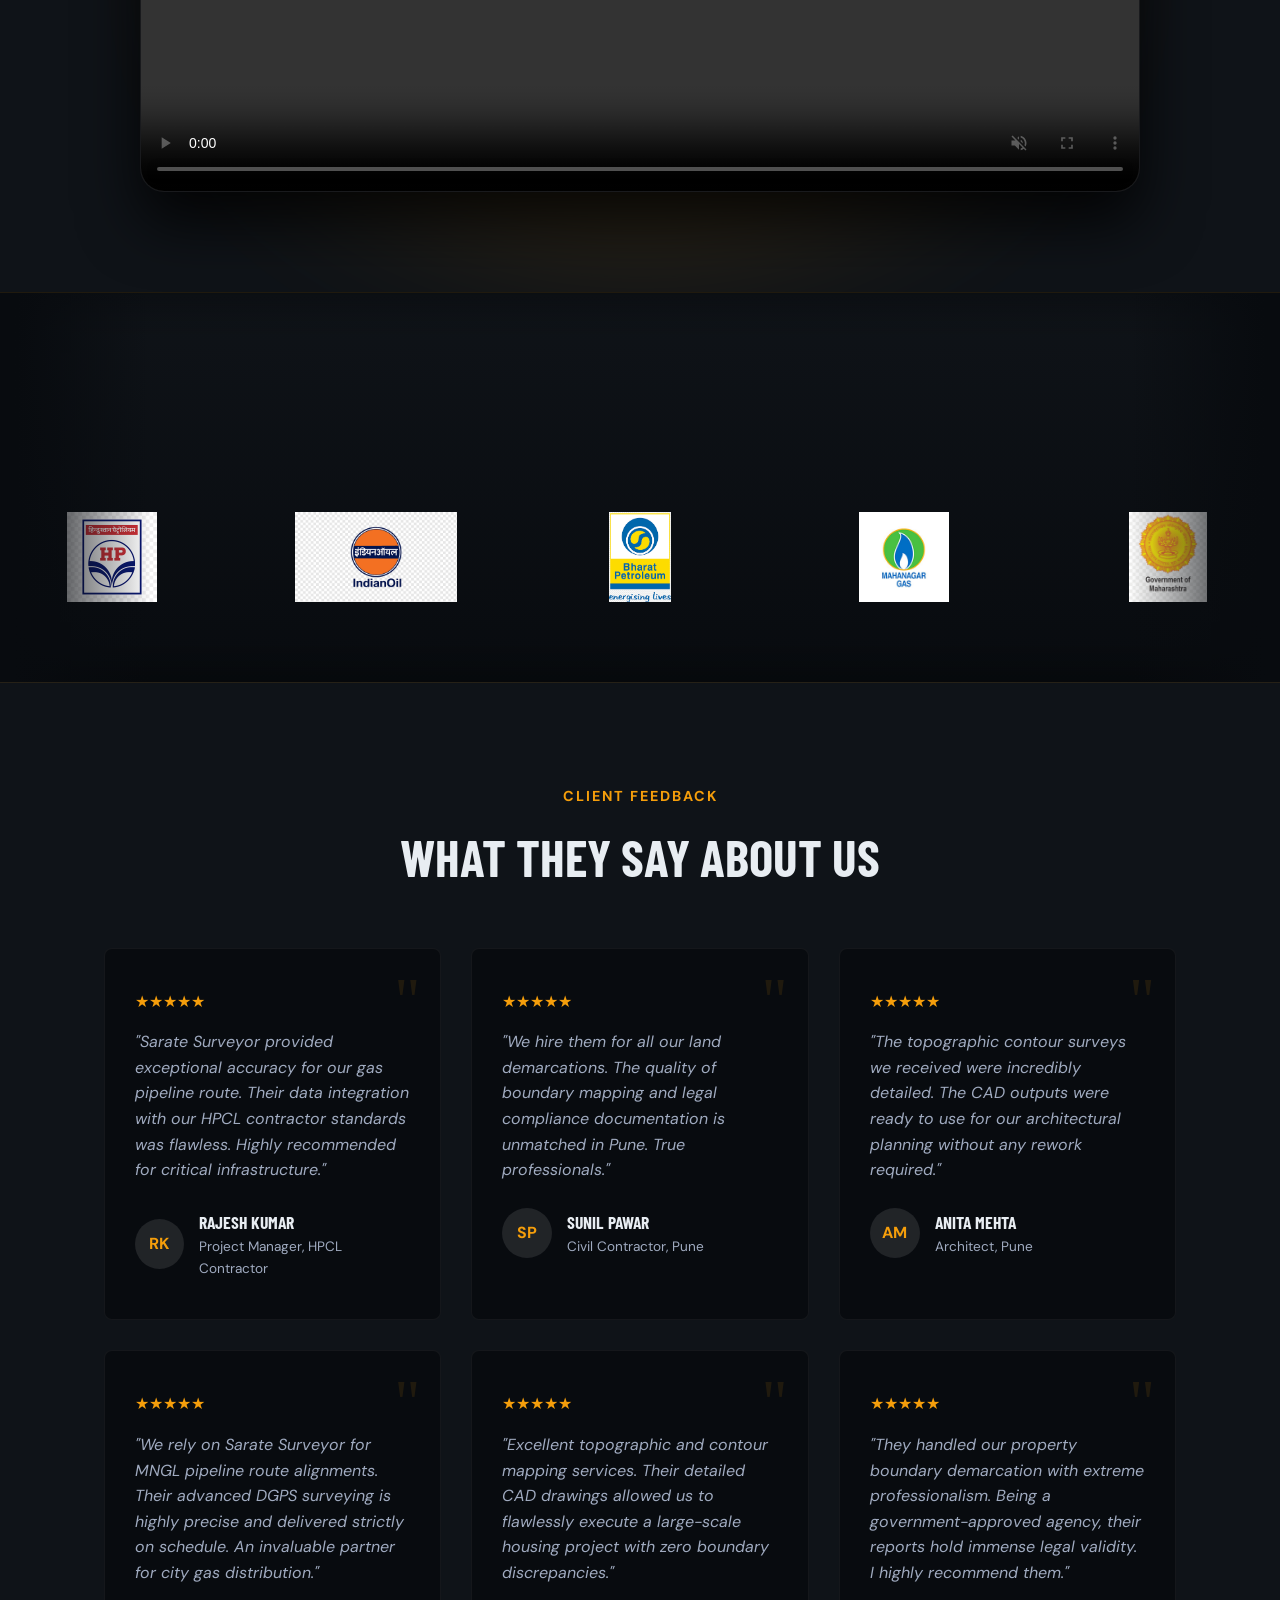
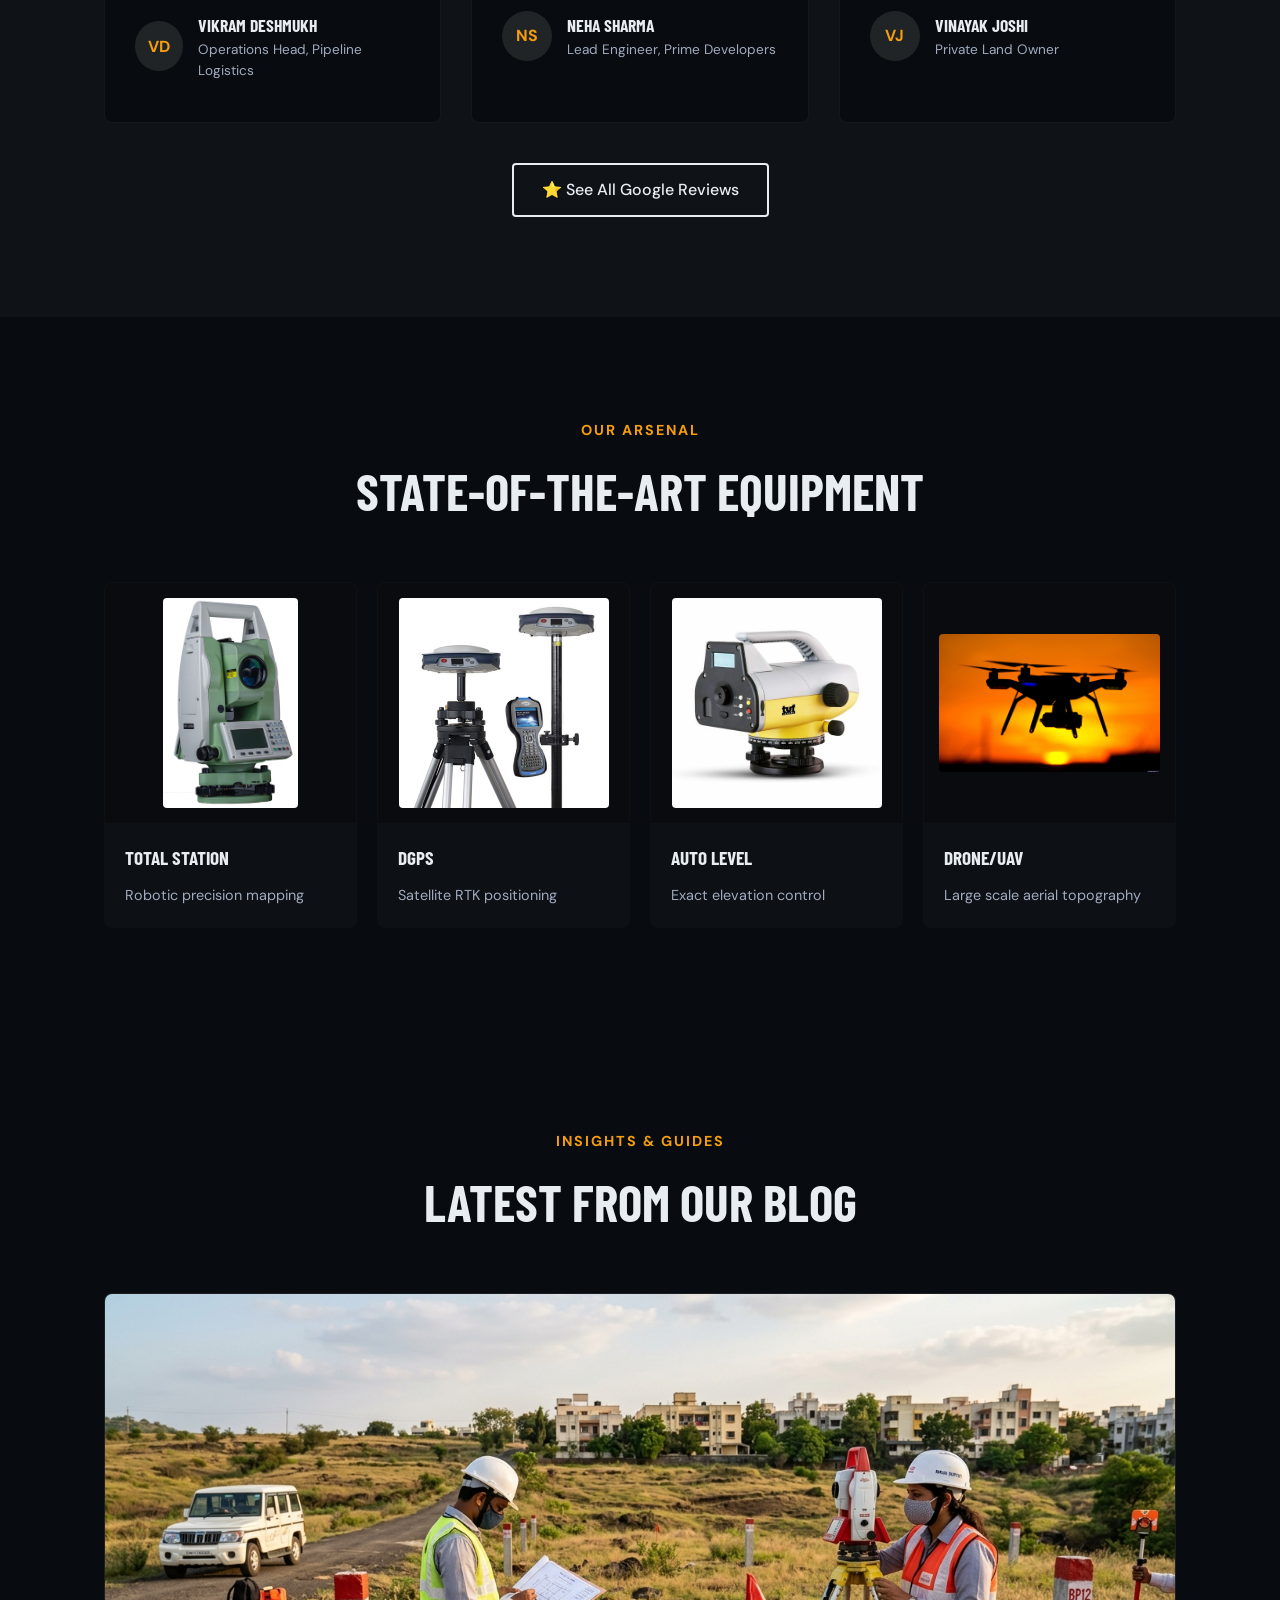
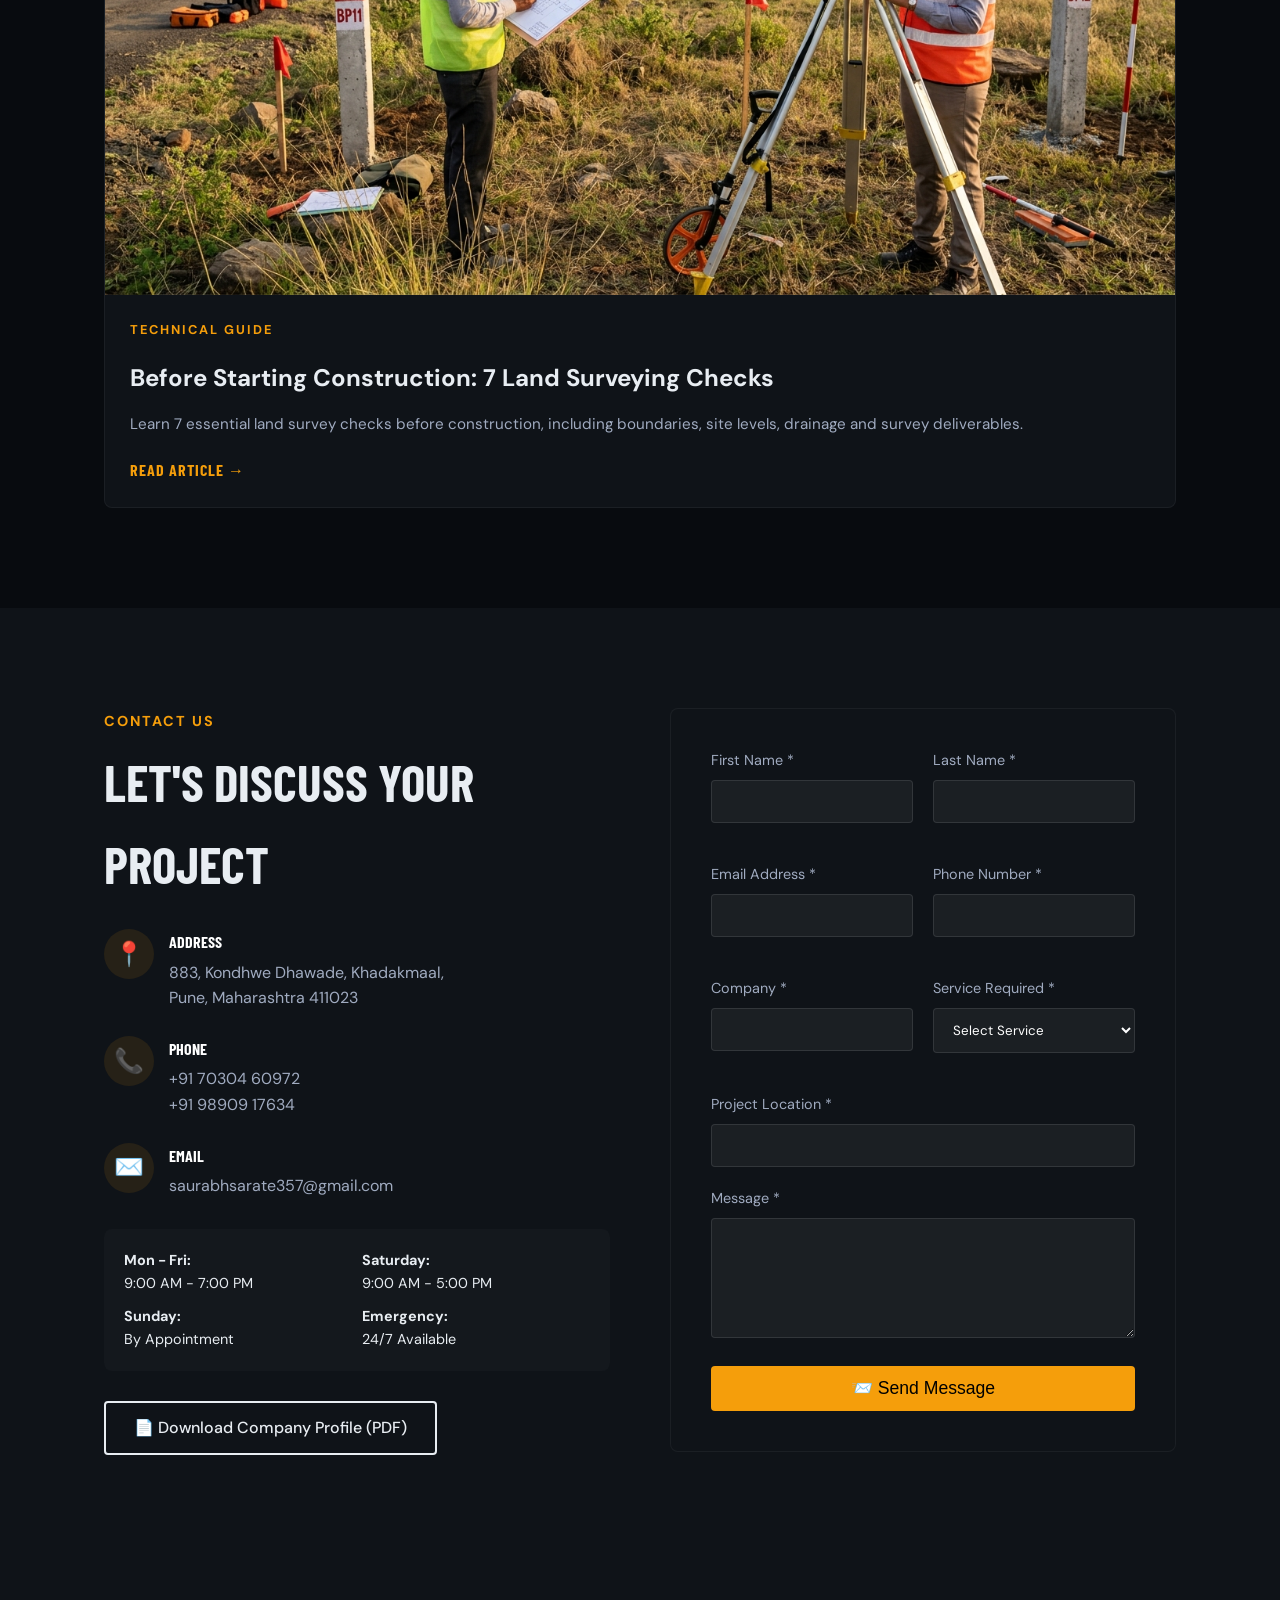
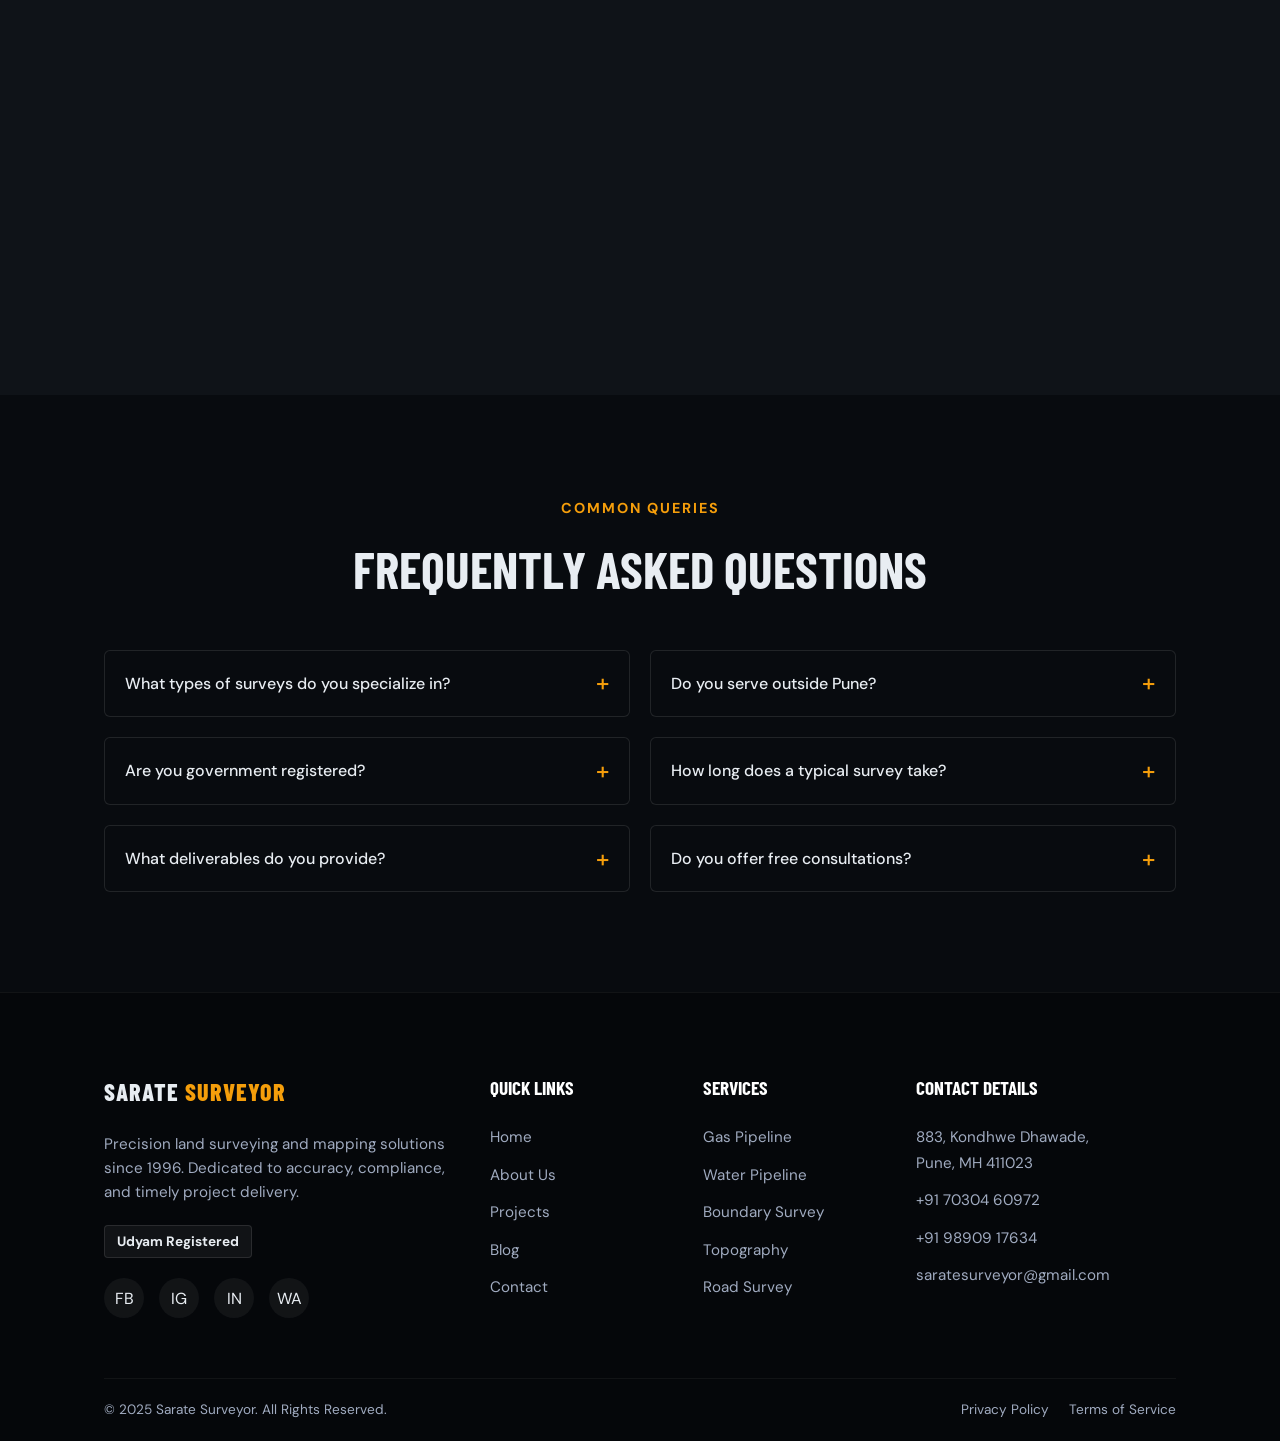
==== commit 73b37cf4: "Fix technical SEO, sitemap domain, null-check exceptions, and schema metadata" ====
--- a/index.html
+++ b/index.html
@@ -16,10 +16,66 @@
         content="Govt. approved land surveyors in Pune since 1996. Expert gas pipeline, water pipeline, boundary, topographic and road surveys. Trusted by HPCL, IOCL, BPCL.">
     <meta name="keywords"
         content="land surveyor, surveying, Pune, topography, boundary survey, gas pipeline survey, DGPS, total station, Sarate Surveyor">
+    <link rel="canonical" href="https://saratesurveyor.site/">
     <meta property="og:title" content="Sarate Surveyor | Land Surveying Experts in Pune Since 1996">
     <meta property="og:description"
         content="Govt. approved land surveyors in Pune since 1996. Expert gas pipeline, water pipeline, boundary, topographic and road surveys.">
     <meta property="og:type" content="website">
+    <meta property="og:url" content="https://saratesurveyor.site/">
+    <meta property="og:image" content="https://saratesurveyor.site/assets/images/apple-touch-icon.png">
+    <meta property="og:site_name" content="Sarate Surveyor">
+
+    <!-- Twitter Card -->
+    <meta name="twitter:card" content="summary">
+    <meta name="twitter:title" content="Sarate Surveyor | Land Surveying Experts in Pune Since 1996">
+    <meta name="twitter:description" content="Govt. approved land surveyors in Pune since 1996. Expert gas pipeline, water pipeline, boundary, topographic and road surveys.">
+    <meta name="twitter:image" content="https://saratesurveyor.site/assets/images/apple-touch-icon.png">
+
+    <!-- Structured Data -->
+    <script type="application/ld+json">
+    {
+      "@context": "https://schema.org",
+      "@type": "ProfessionalService",
+      "name": "Sarate Surveyor",
+      "image": "https://saratesurveyor.site/assets/images/apple-touch-icon.png",
+      "@id": "https://saratesurveyor.site/#organization",
+      "url": "https://saratesurveyor.site/",
+      "telephone": "+91-7030460972",
+      "priceRange": "$$",
+      "address": {
+        "@type": "PostalAddress",
+        "streetAddress": "883, Kondhwe Dhawade, Khadakmaal",
+        "addressLocality": "Pune",
+        "addressRegion": "Maharashtra",
+        "postalCode": "411023",
+        "addressCountry": "IN"
+      },
+      "geo": {
+        "@type": "GeoCoordinates",
+        "latitude": 18.4552,
+        "longitude": 73.7828
+      },
+      "openingHoursSpecification": [
+        {
+          "@type": "OpeningHoursSpecification",
+          "dayOfWeek": ["Monday", "Tuesday", "Wednesday", "Thursday", "Friday"],
+          "opens": "09:00",
+          "closes": "19:00"
+        },
+        {
+          "@type": "OpeningHoursSpecification",
+          "dayOfWeek": "Saturday",
+          "opens": "09:00",
+          "closes": "17:00"
+        }
+      ],
+      "sameAs": [
+        "https://www.facebook.com/share/1CoNj1412m/",
+        "https://www.instagram.com/surveyor.india_?igsh=MXN1MTJmZ3ptMXZlaA%3D%3D&utm_source=qr",
+        "https://www.linkedin.com/in/sarate-surveyor-b37b1a404"
+      ]
+    }
+    </script>
 
     <link rel="preconnect" href="https://fonts.googleapis.com">
     <link rel="preconnect" href="https://fonts.gstatic.com" crossorigin>
@@ -505,7 +561,7 @@
             <div class="services-grid" style="grid-template-columns: repeat(auto-fit, minmax(300px, 1fr));">
                 <!-- Blog 1 -->
                 <div class="service-card fade-in" style="padding: 0; overflow: hidden; display: flex; flex-direction: column;">
-                    <img src="assets/images/land-survey-before-construction.jpg" alt="Land survey before construction" style="width: 100%; height: auto; aspect-ratio: 16/9; object-fit: cover;">
+                    <img src="assets/images/land-survey-before-construction.jpg" alt="Land survey before construction in Pune, Maharashtra" width="600" height="338" loading="lazy" style="width: 100%; height: auto; aspect-ratio: 16/9; object-fit: cover;">
                     <div style="padding: 25px; flex-grow: 1; display: flex; flex-direction: column;">
                         <span class="section-tag" style="font-size: 0.8rem;">Technical Guide</span>
                         <h3 style="margin-top: 10px; margin-bottom: 15px; font-size: 1.5rem; text-transform: none; font-family: var(--font-body); font-weight: 700;">Before Starting Construction: 7 Land Surveying Checks</h3>
@@ -749,7 +805,7 @@
                 <div>
                     <h4 class="footer-heading">Contact Details</h4>
                     <ul class="footer-links">
-                        <li><a href="#">883, Kondhwe Dhawade,<br>Pune, MH 411023</a></li>
+                        <li><a href="#contact">883, Kondhwe Dhawade,<br>Pune, MH 411023</a></li>
                         <li><a href="tel:+917030460972">+91 70304 60972</a></li>
                         <li><a href="tel:+919890917634">+91 98909 17634</a></li>
                         <li><a href="mailto:saratesurveyor@gmail.com">saratesurveyor@gmail.com</a></li>
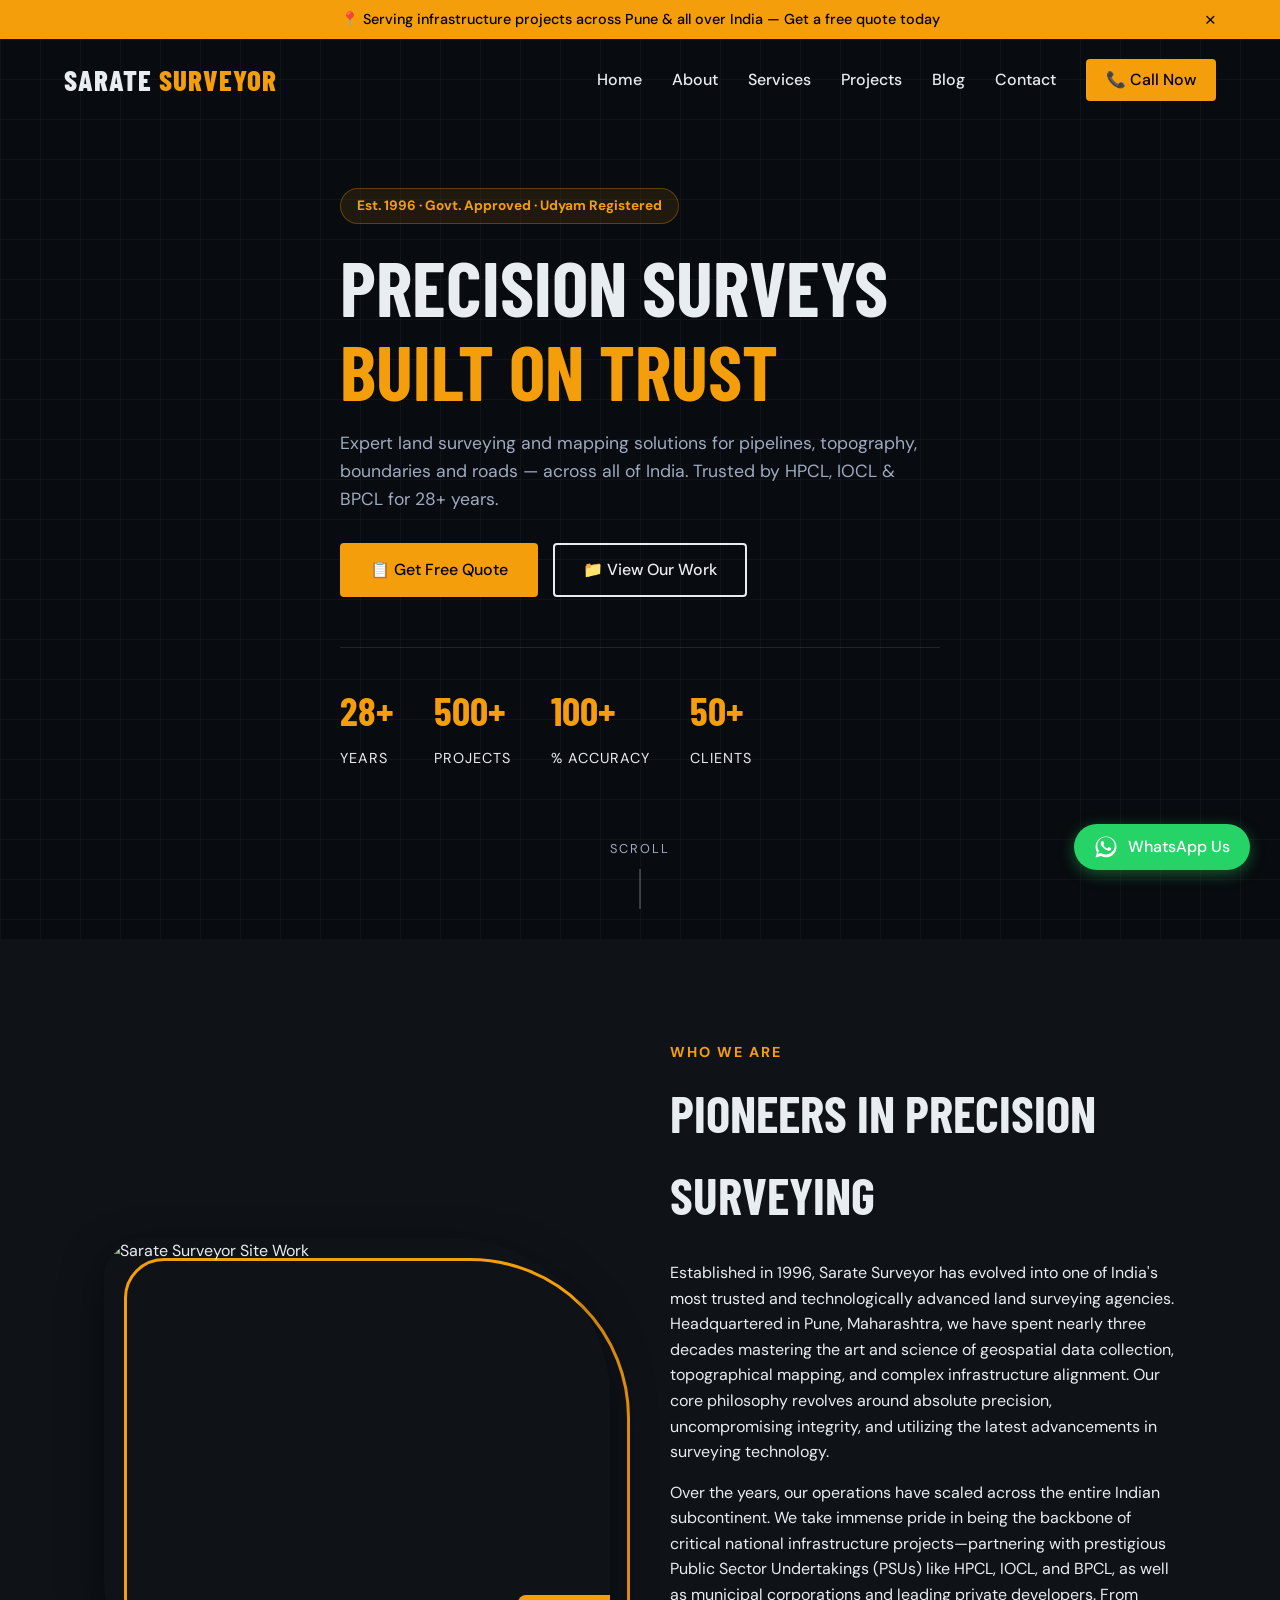
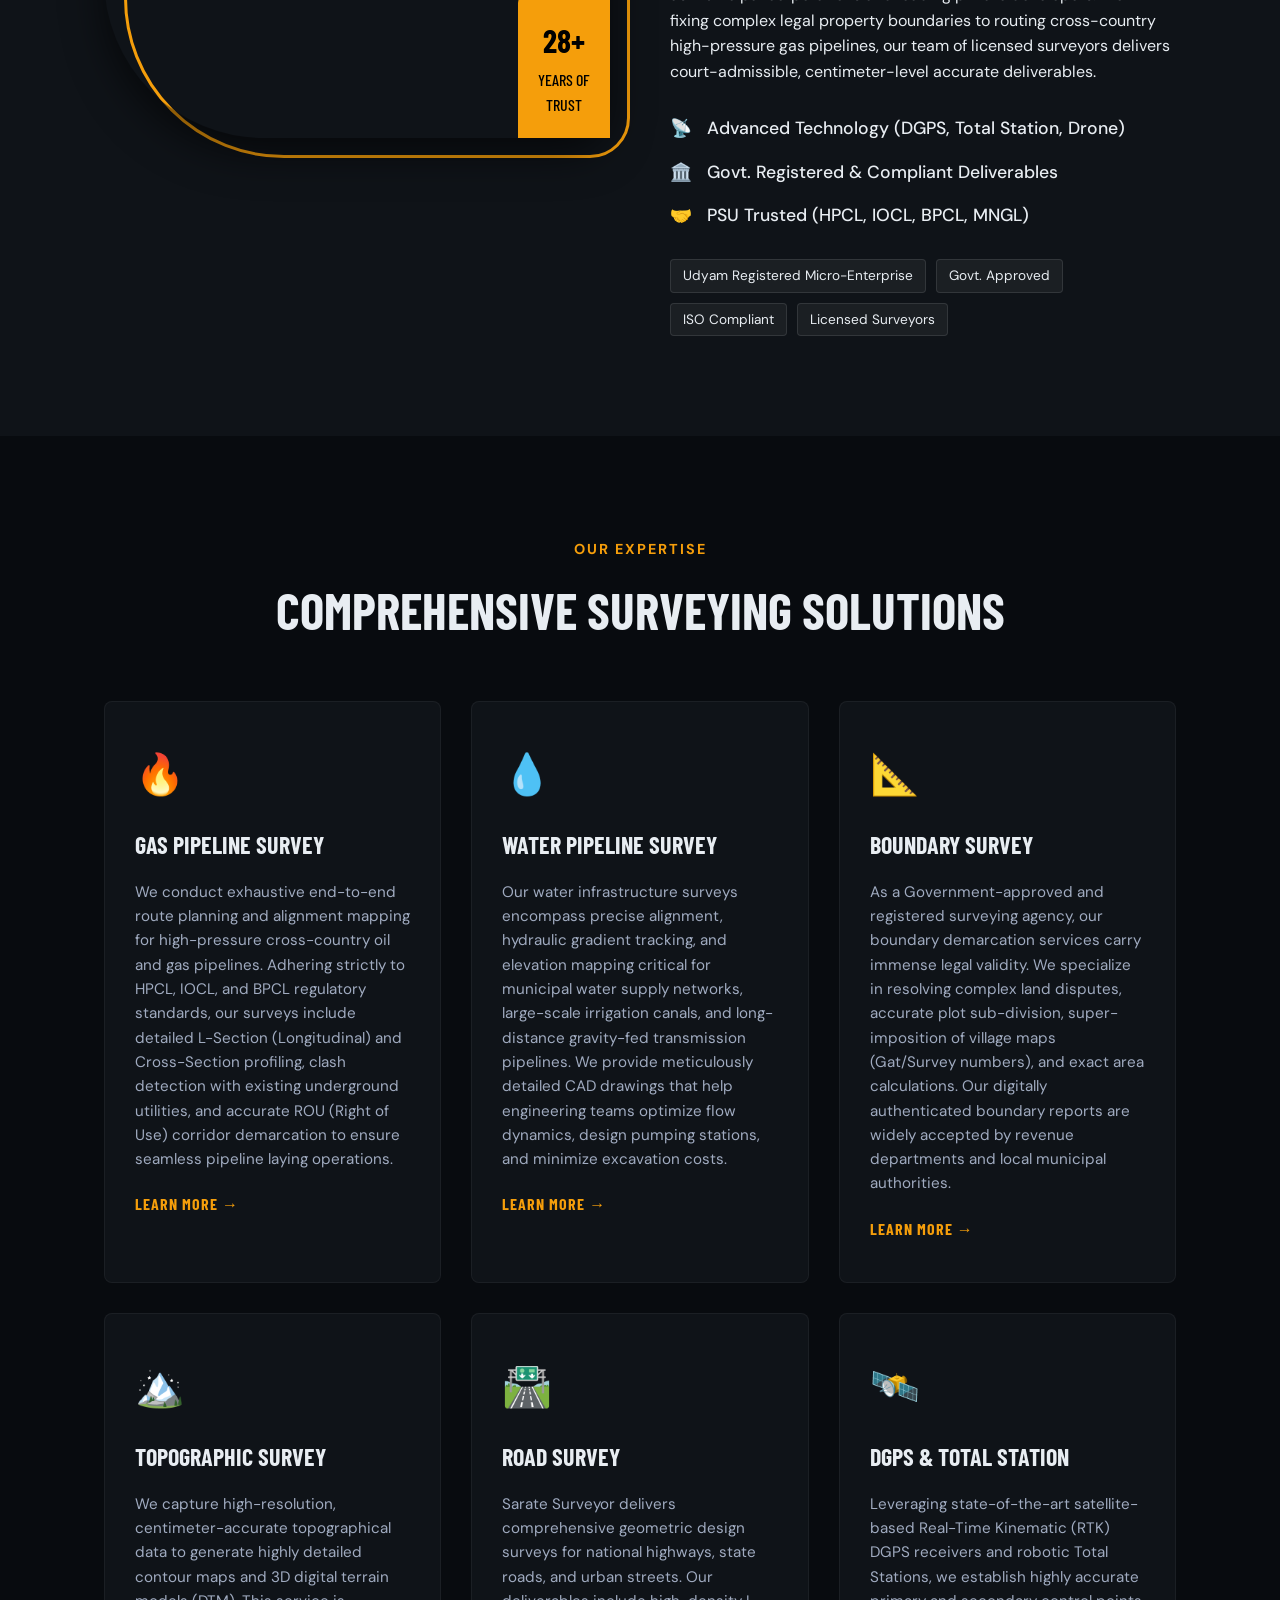
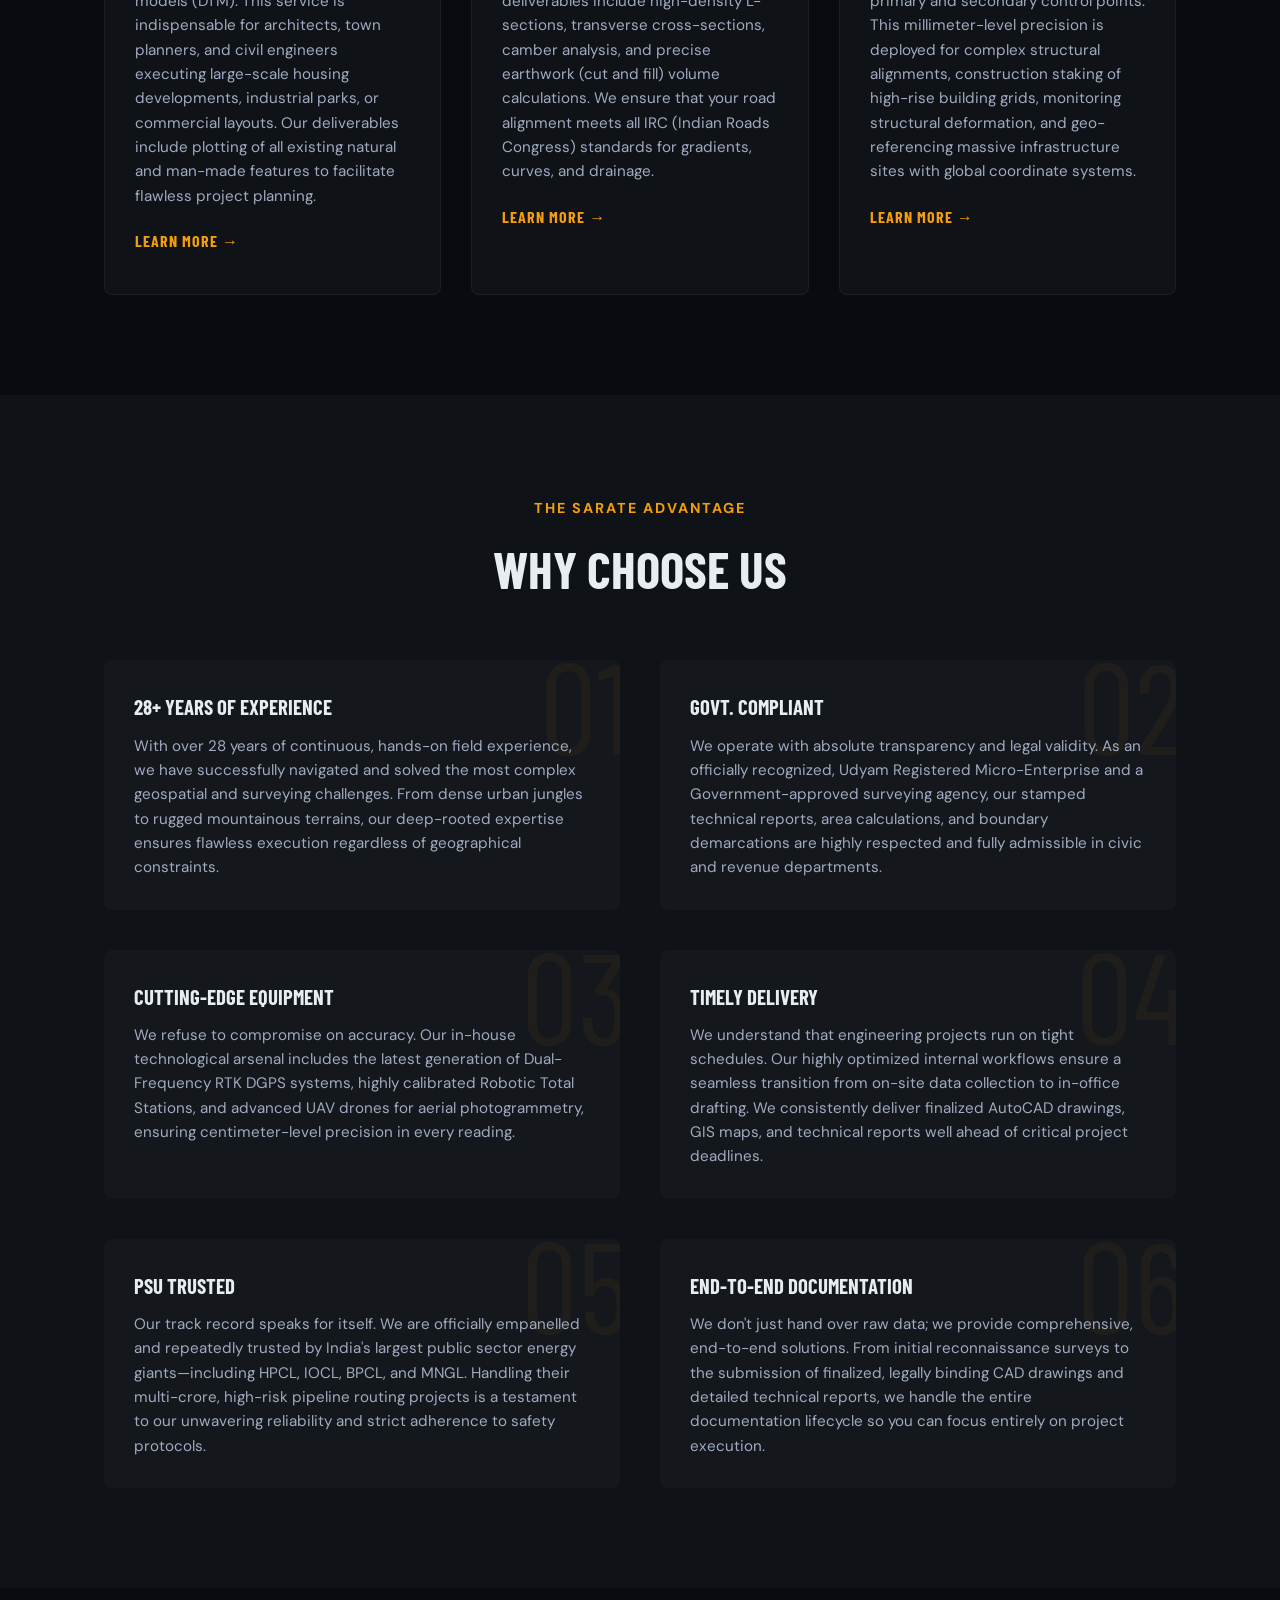
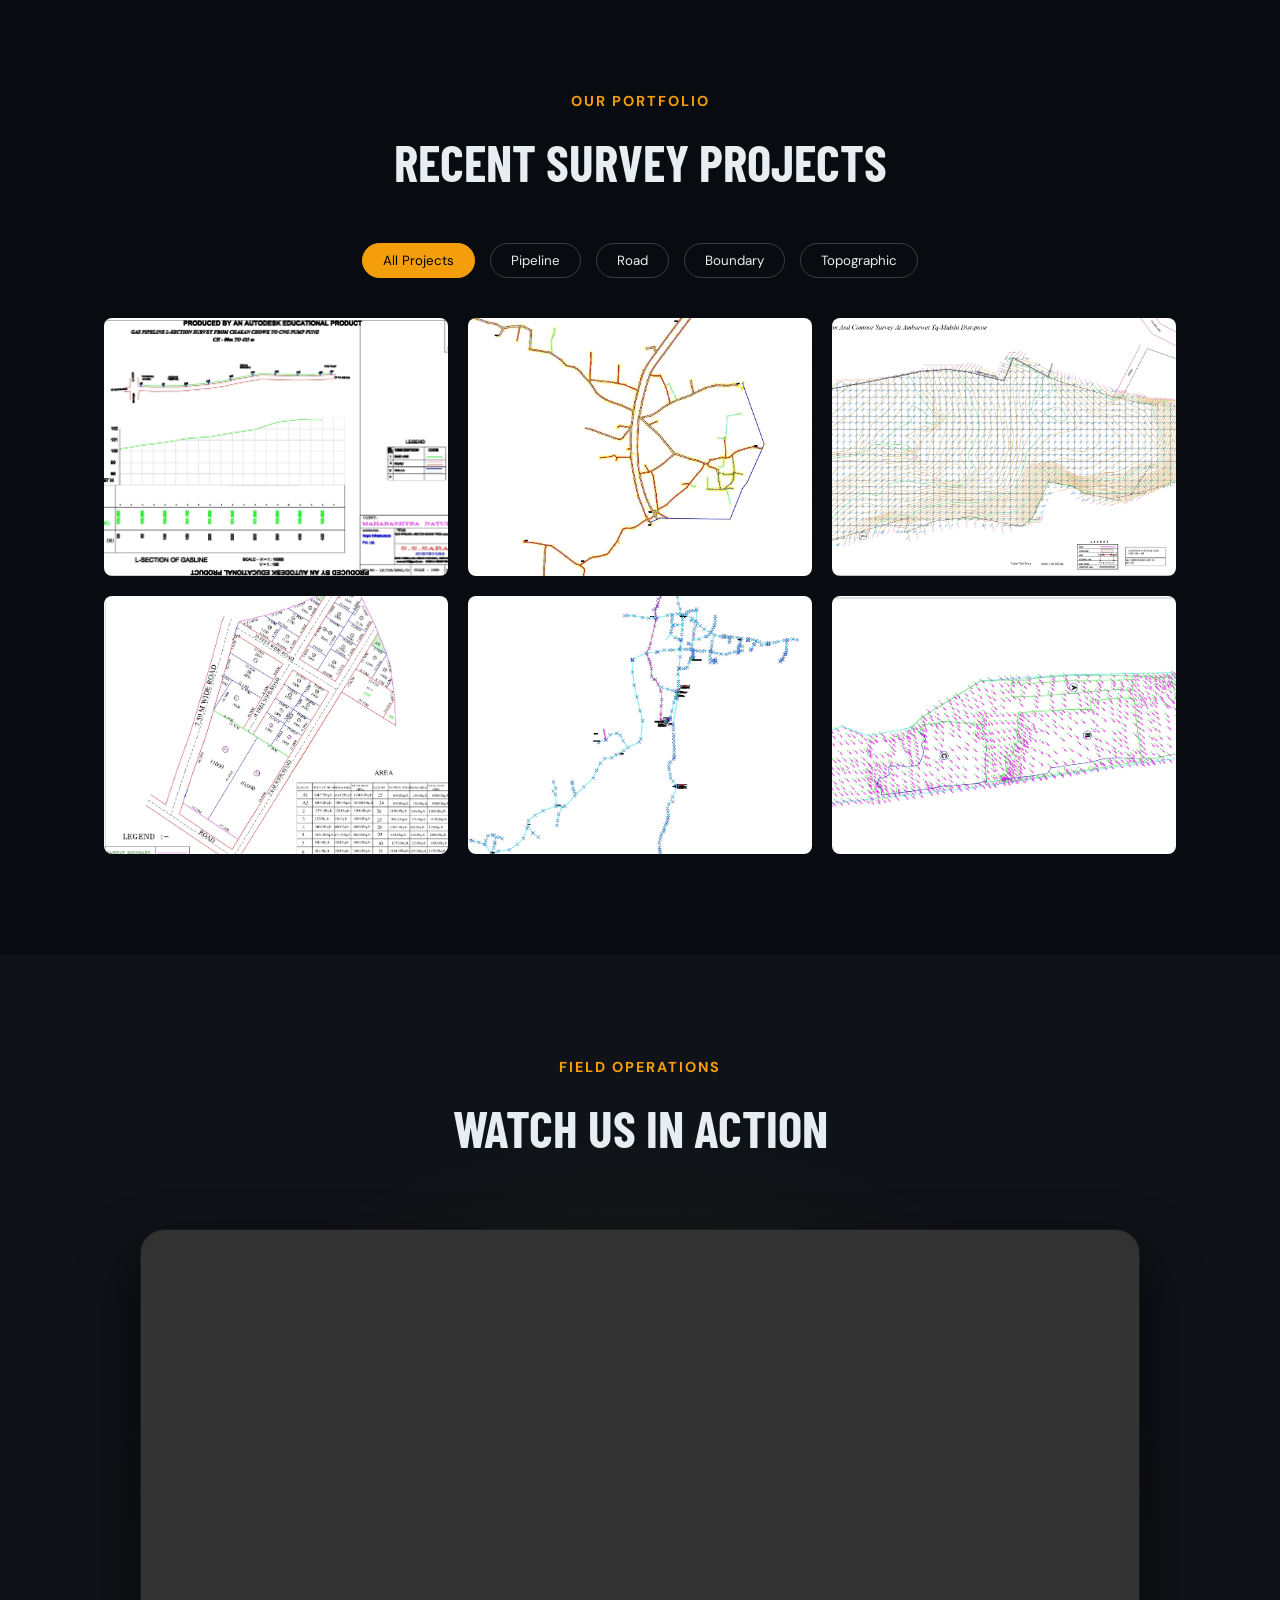
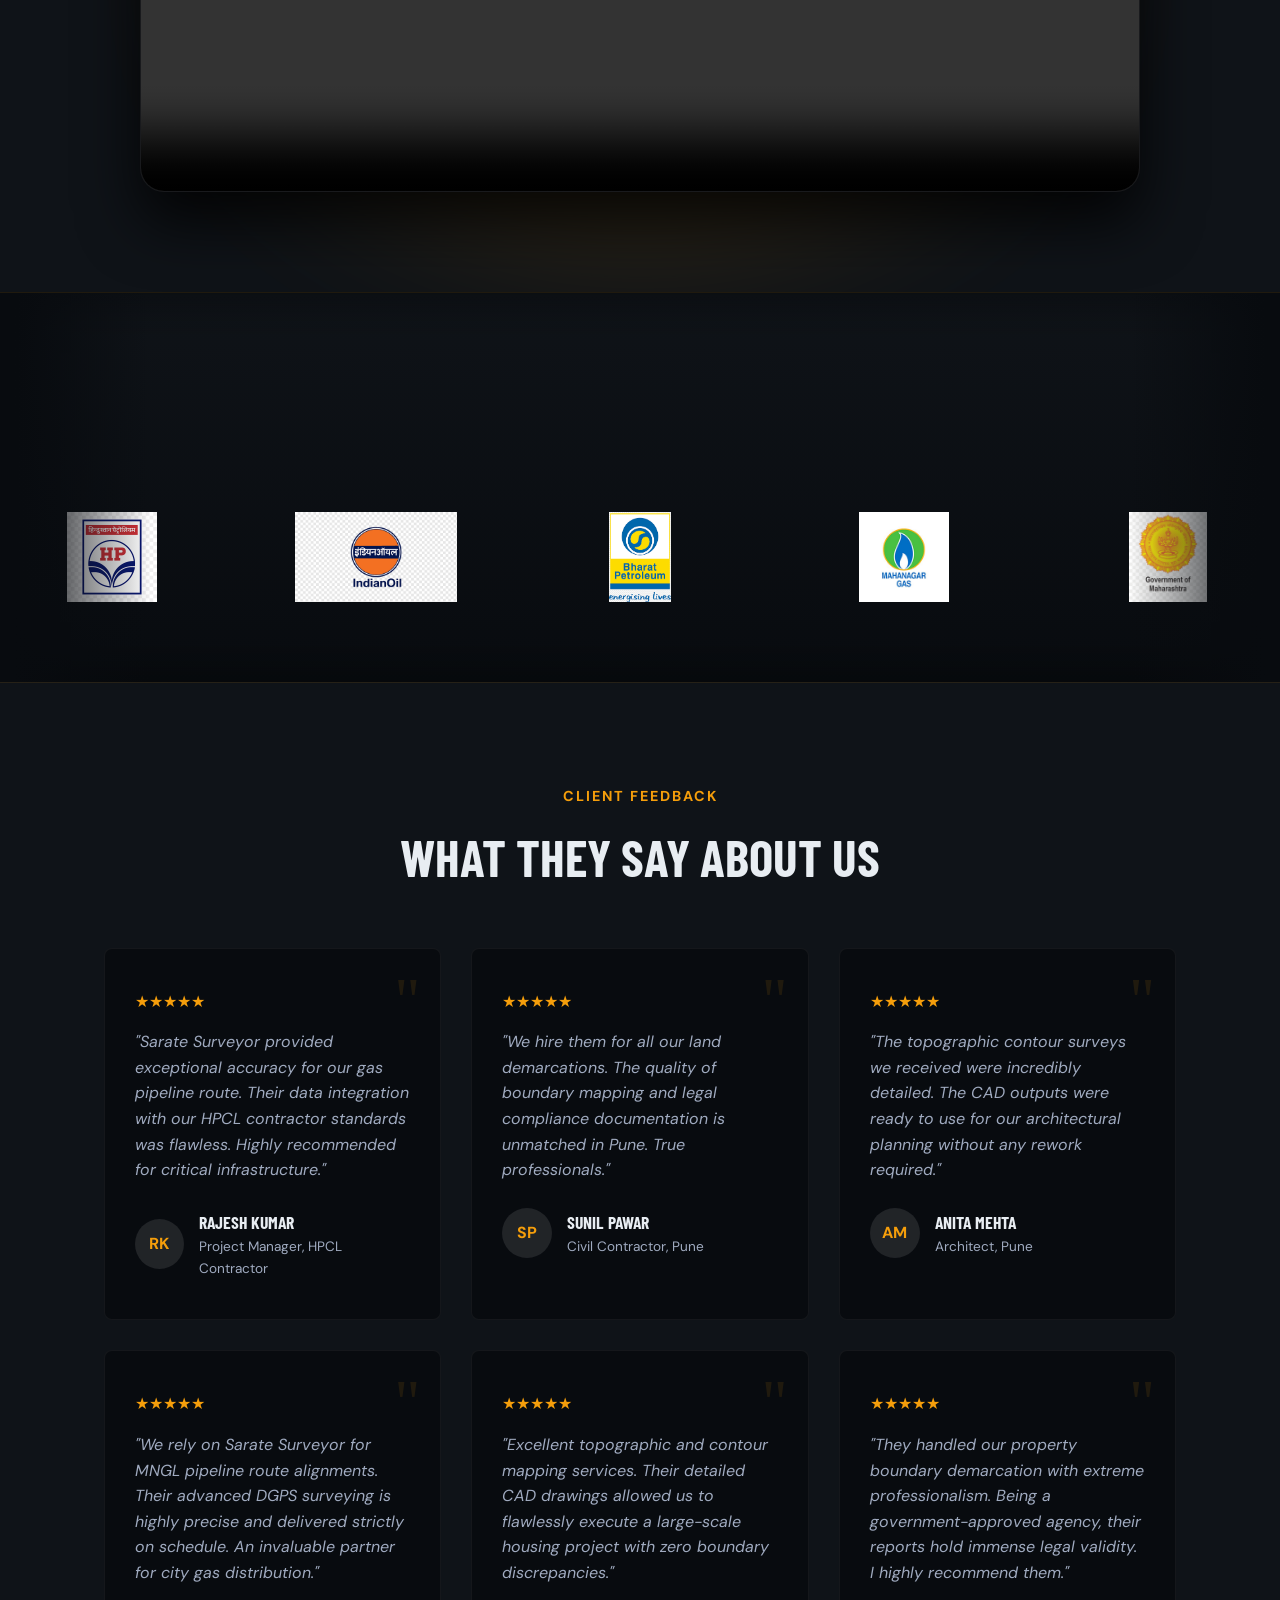
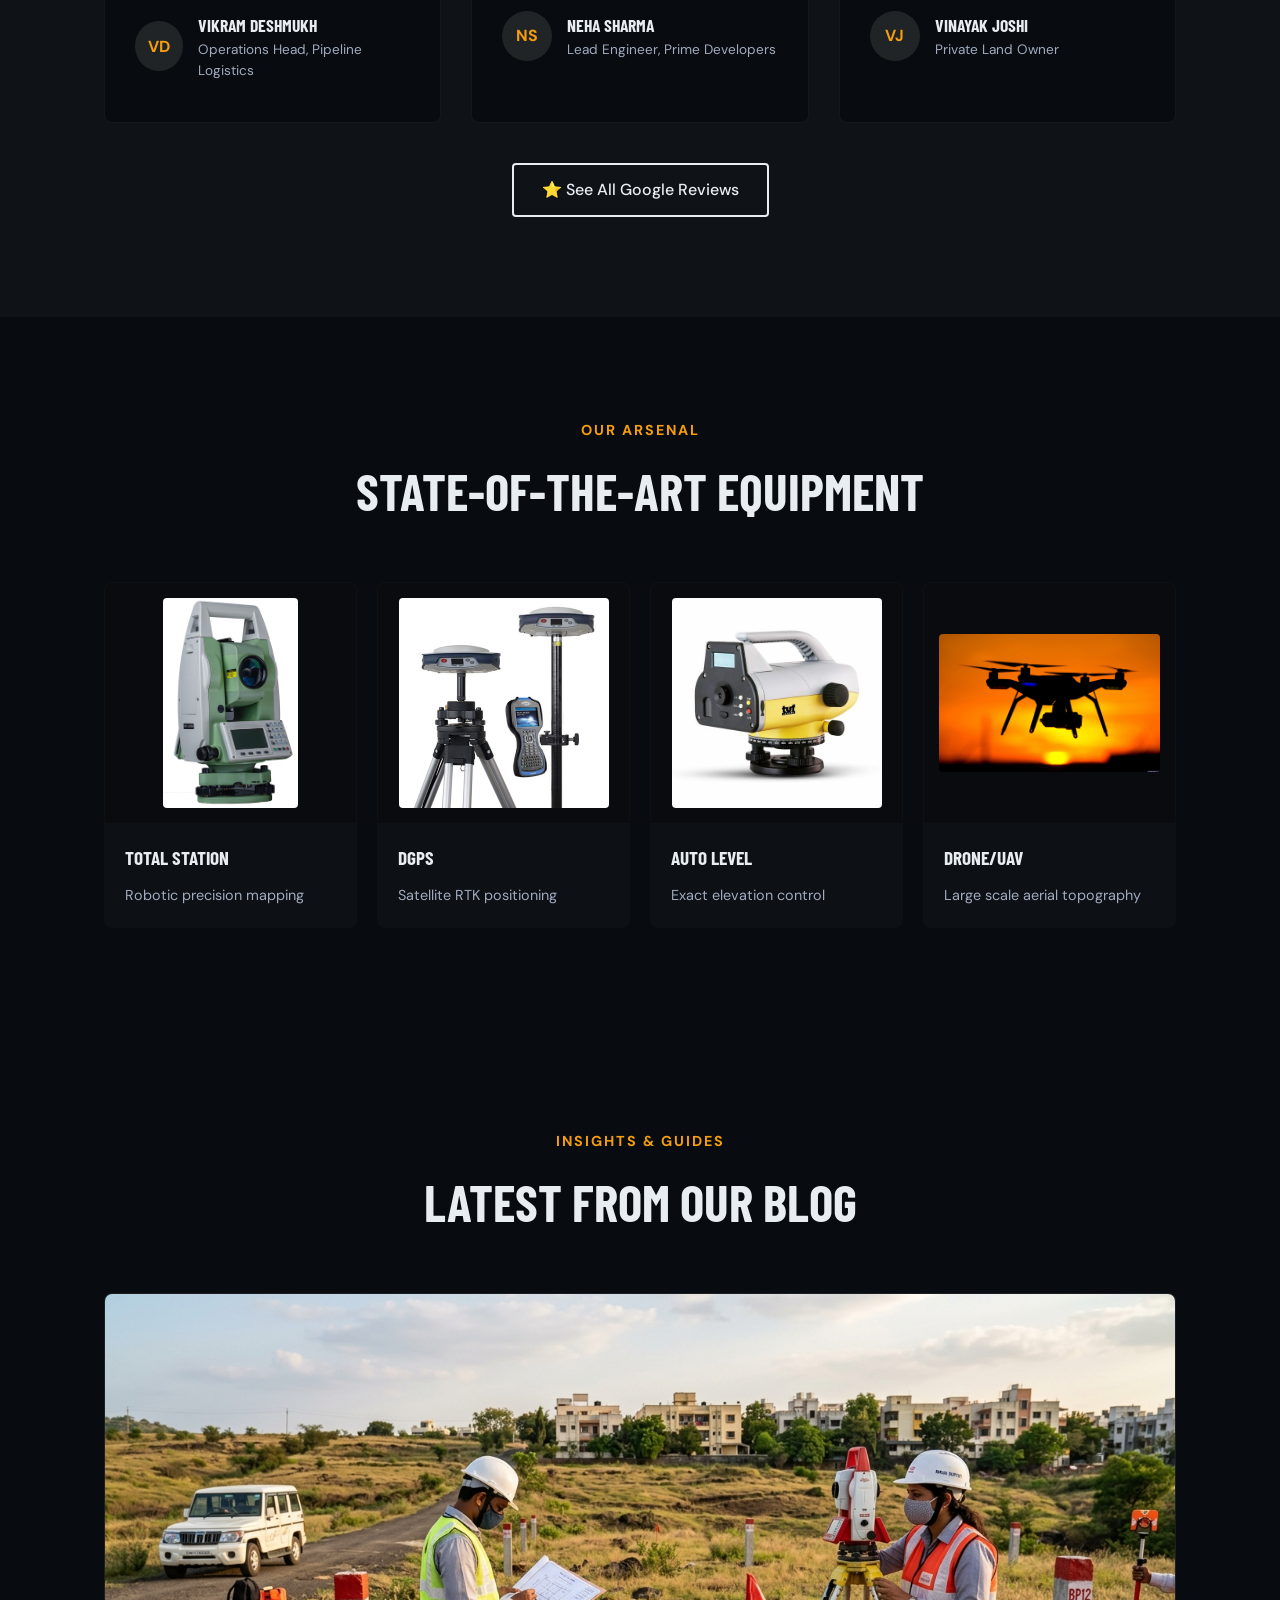
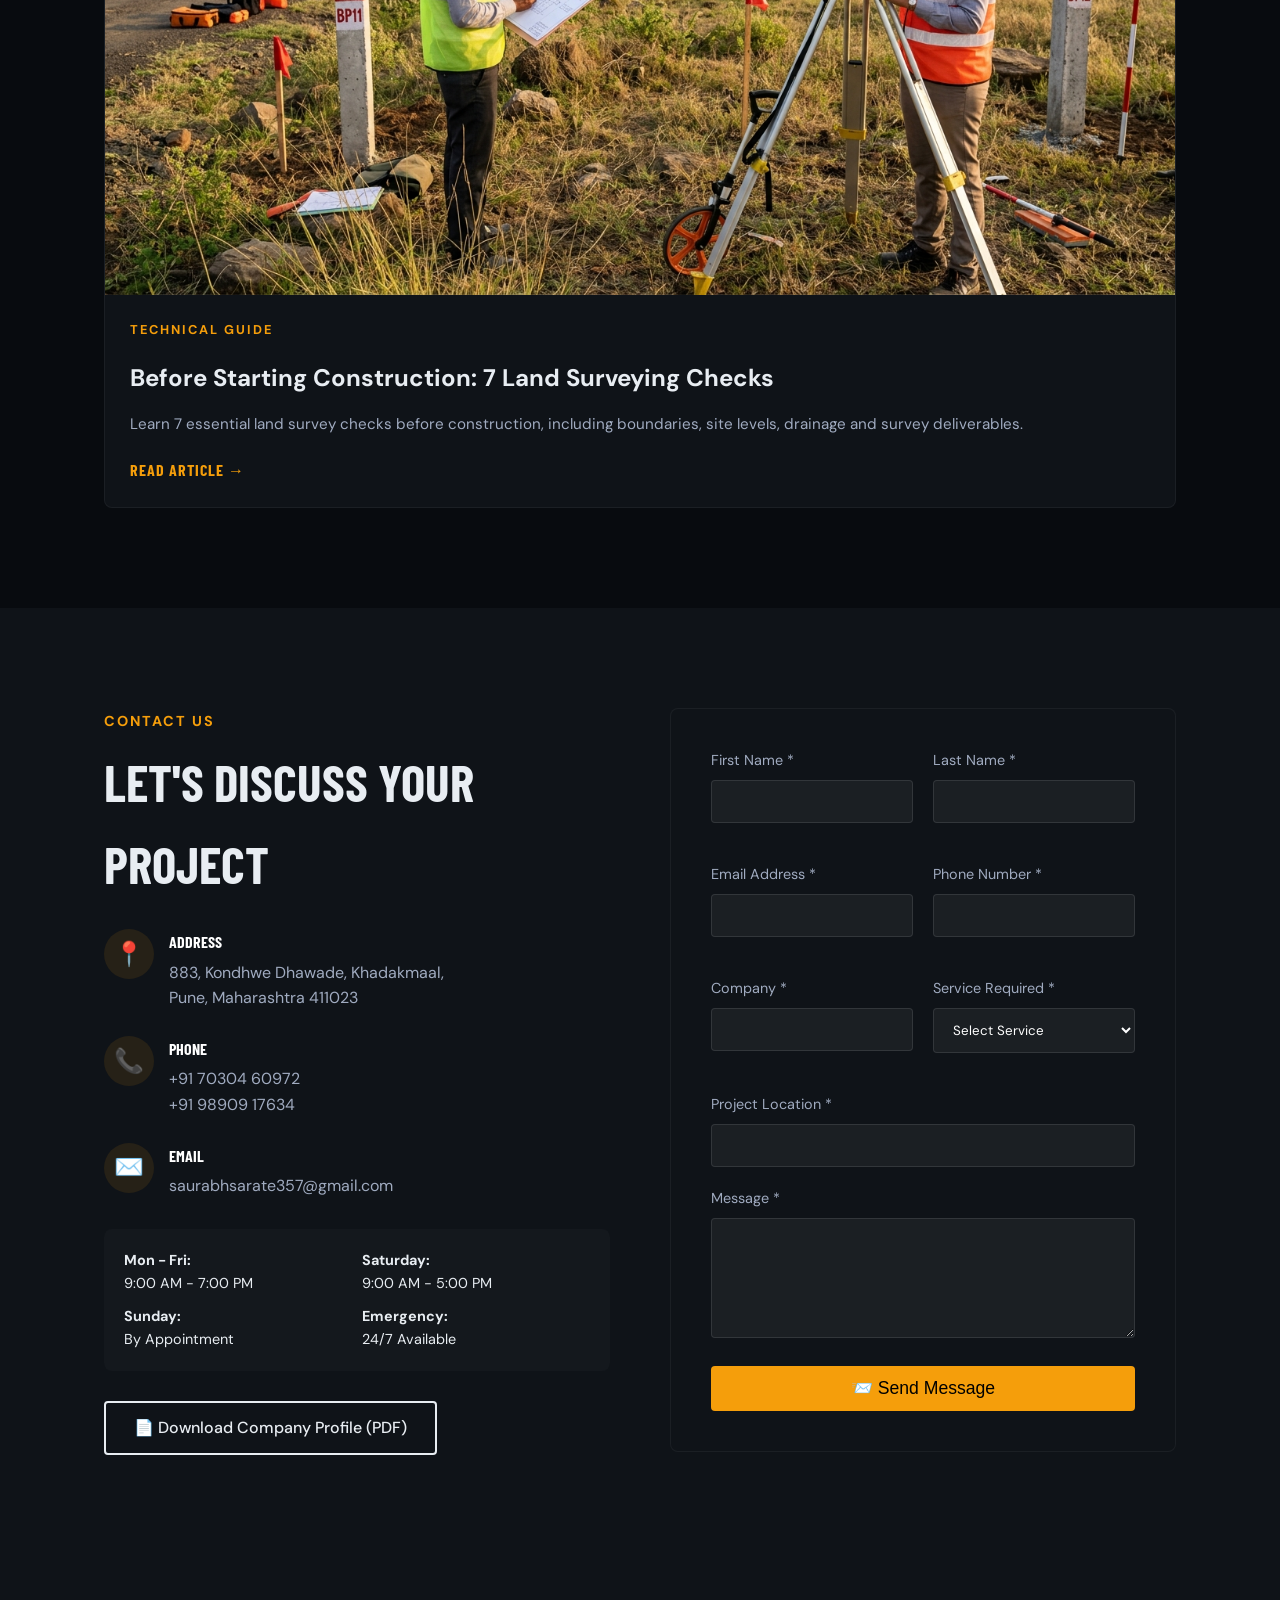
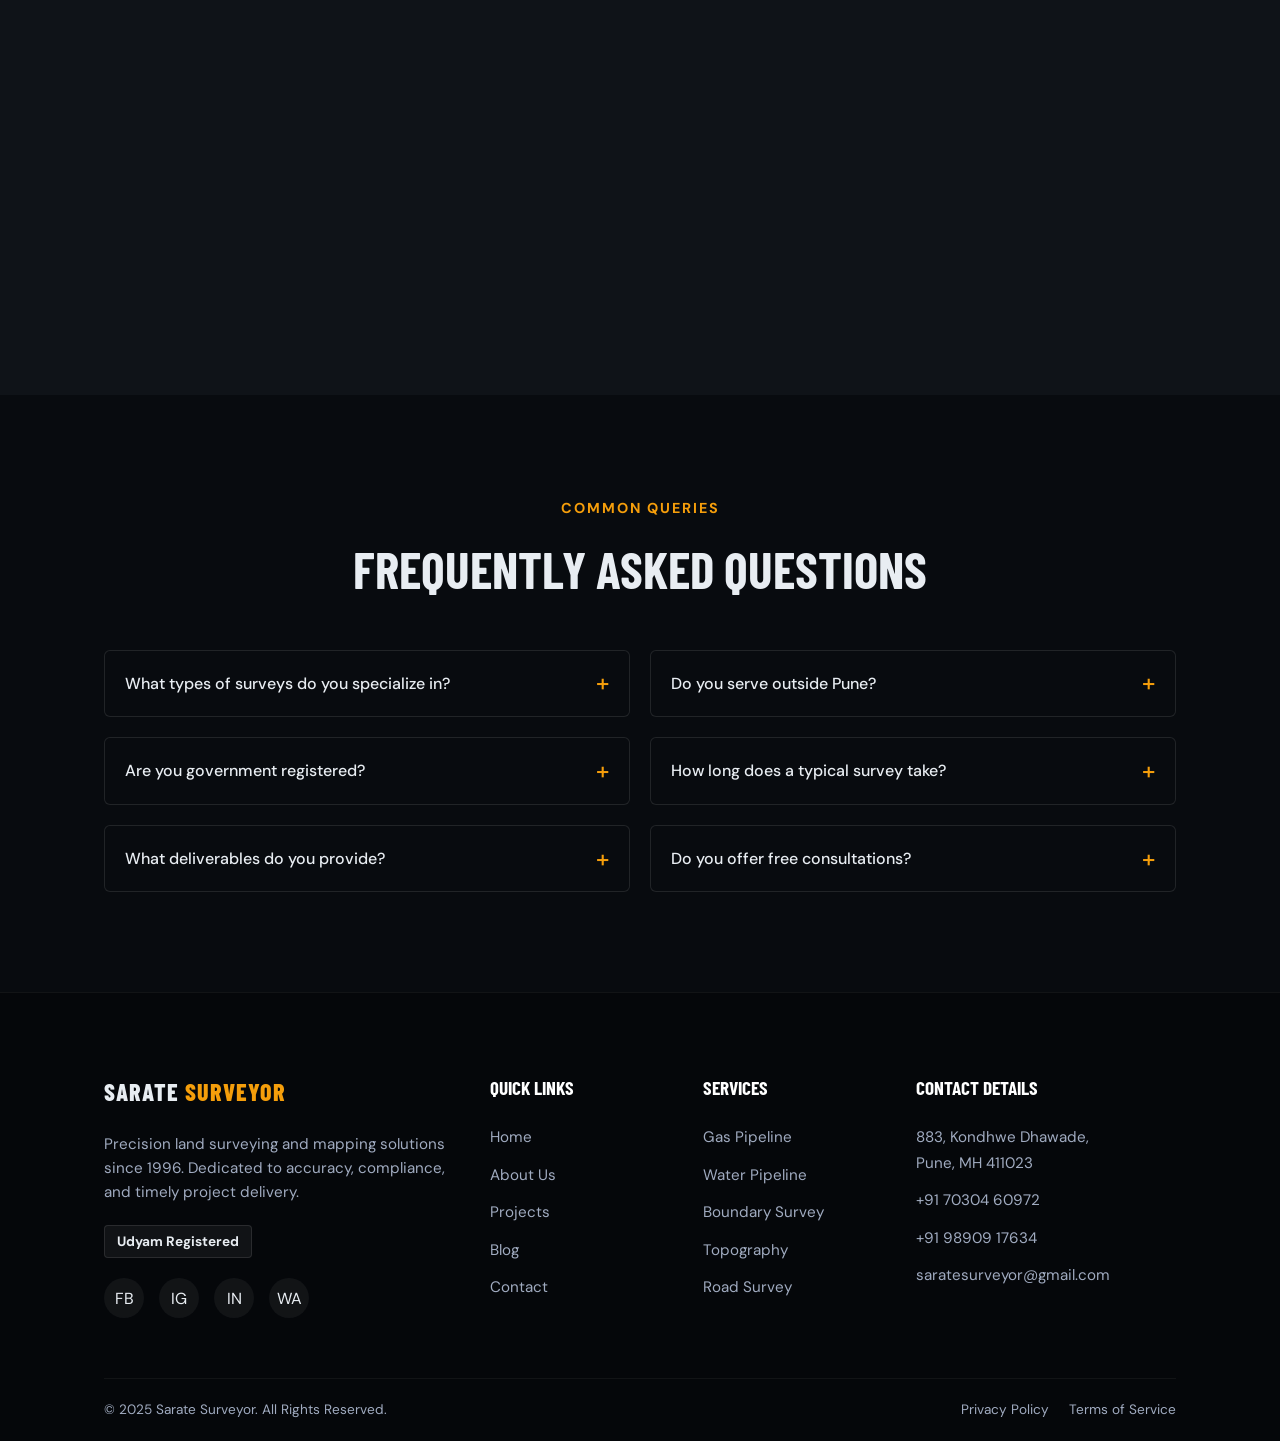
==== commit bf5b6b54: "Add Google tag (gtag.js) GA4 tracking code to index and article pages" ====
--- a/index.html
+++ b/index.html
@@ -3,6 +3,16 @@
 <html lang="en">
 
 <head>
+    <!-- Google tag (gtag.js) -->
+    <script async src="https://www.googletagmanager.com/gtag/js?id=G-N1061CJD5F"></script>
+    <script>
+      window.dataLayer = window.dataLayer || [];
+      function gtag(){dataLayer.push(arguments);}
+      gtag('js', new Date());
+
+      gtag('config', 'G-N1061CJD5F');
+    </script>
+
     <meta charset="UTF-8">
     <meta name="viewport" content="width=device-width, initial-scale=1.0">
     
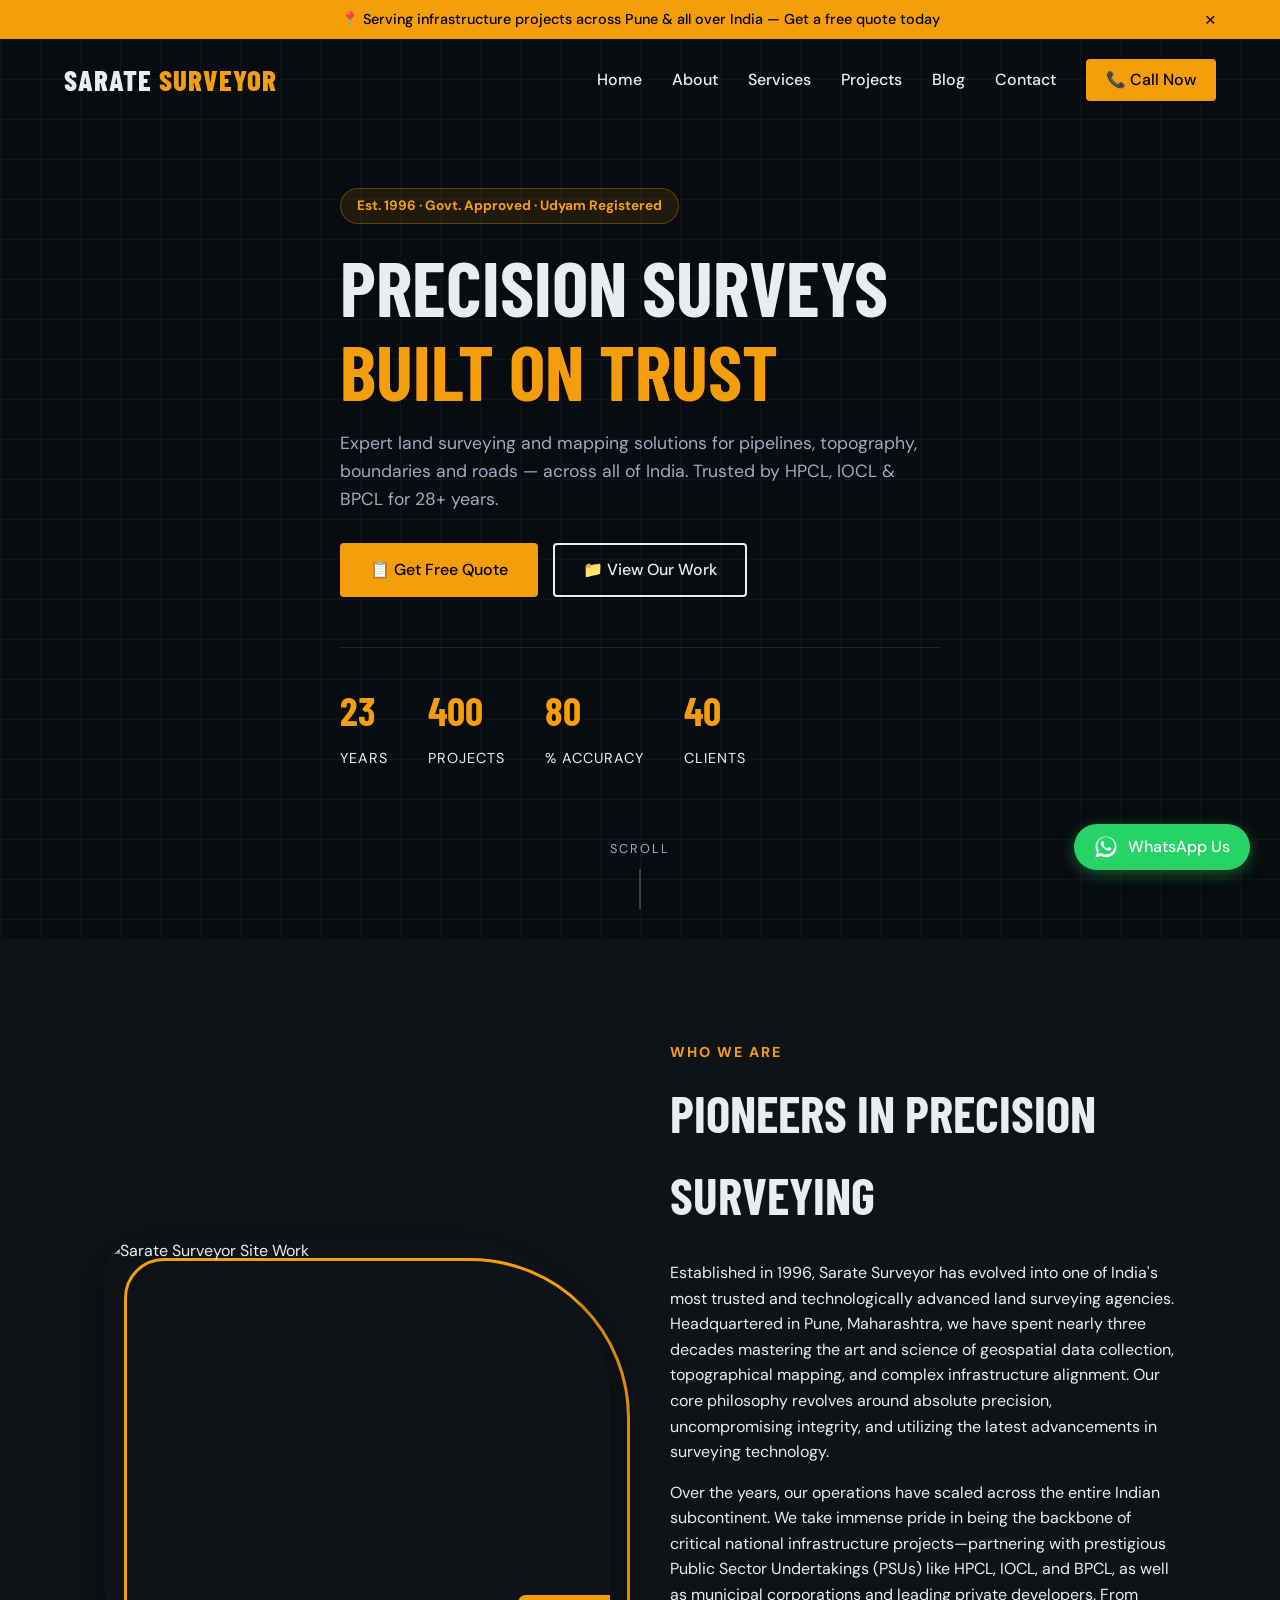
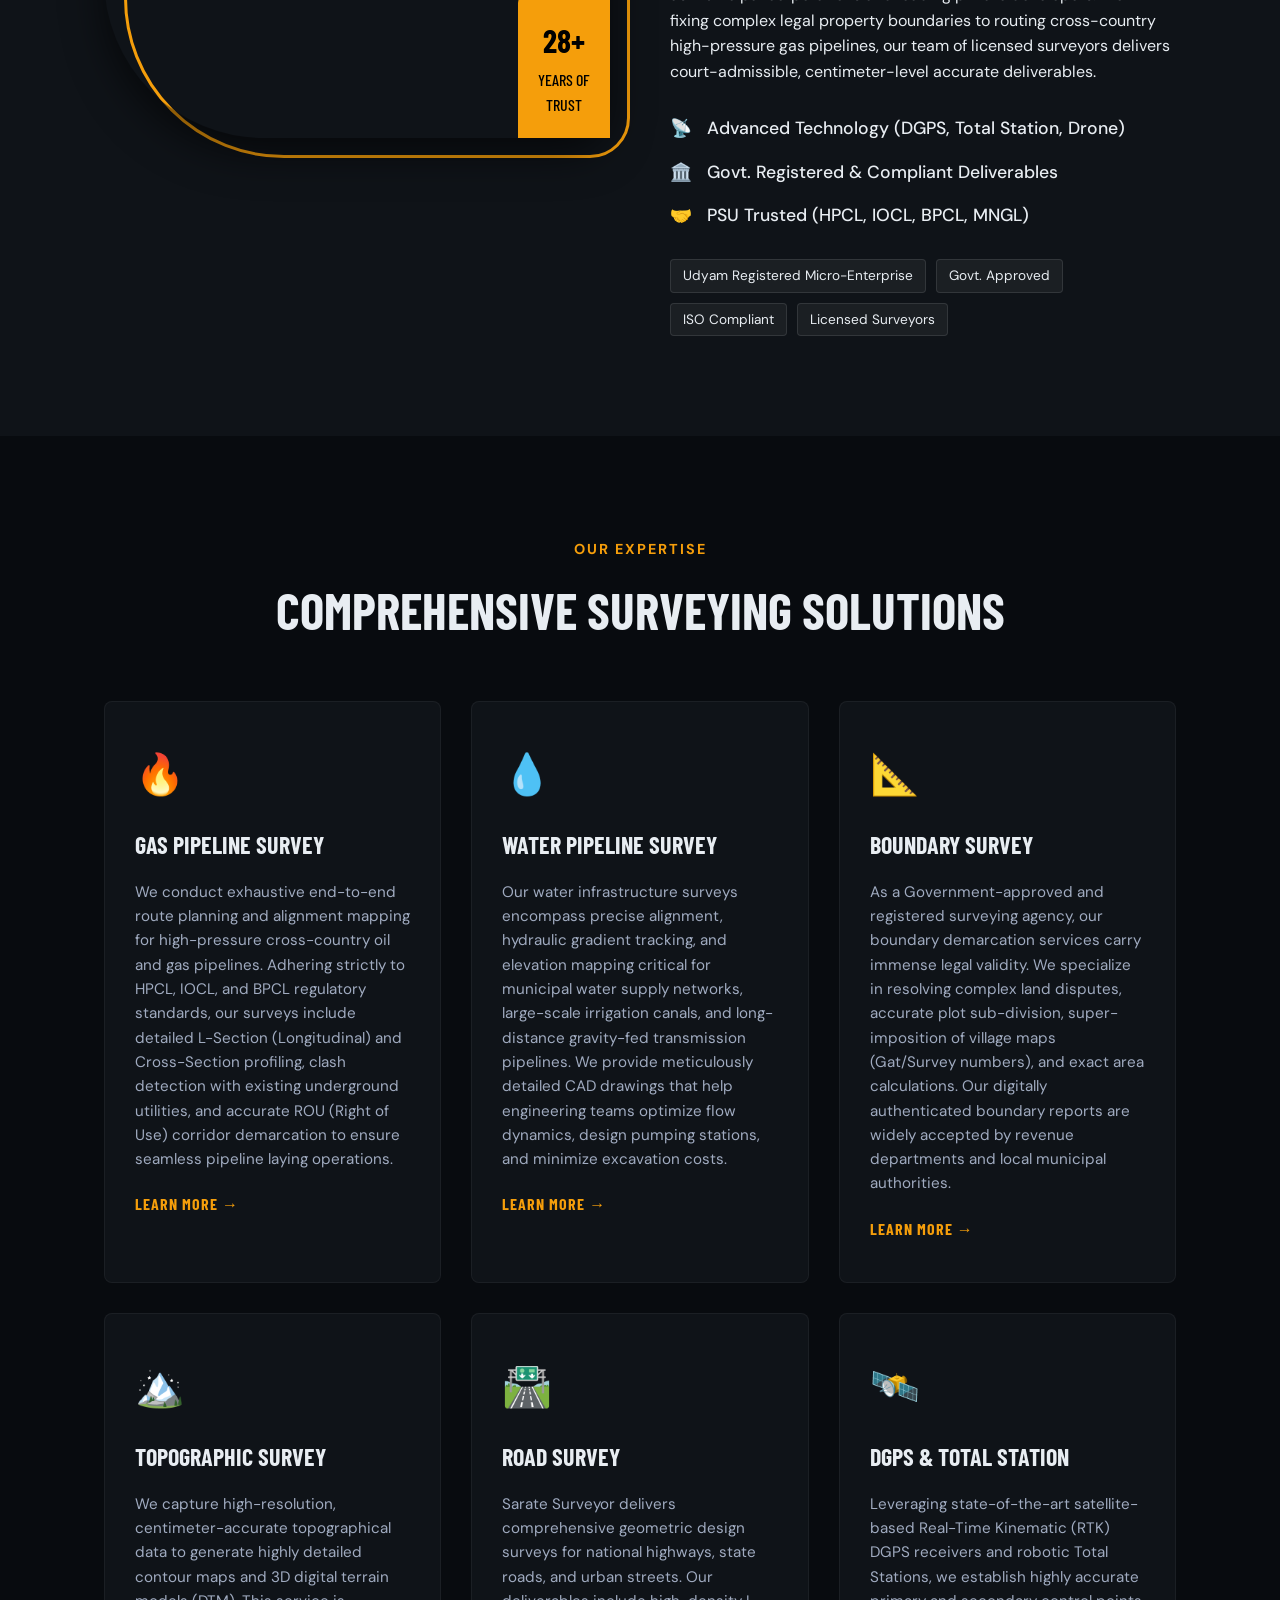
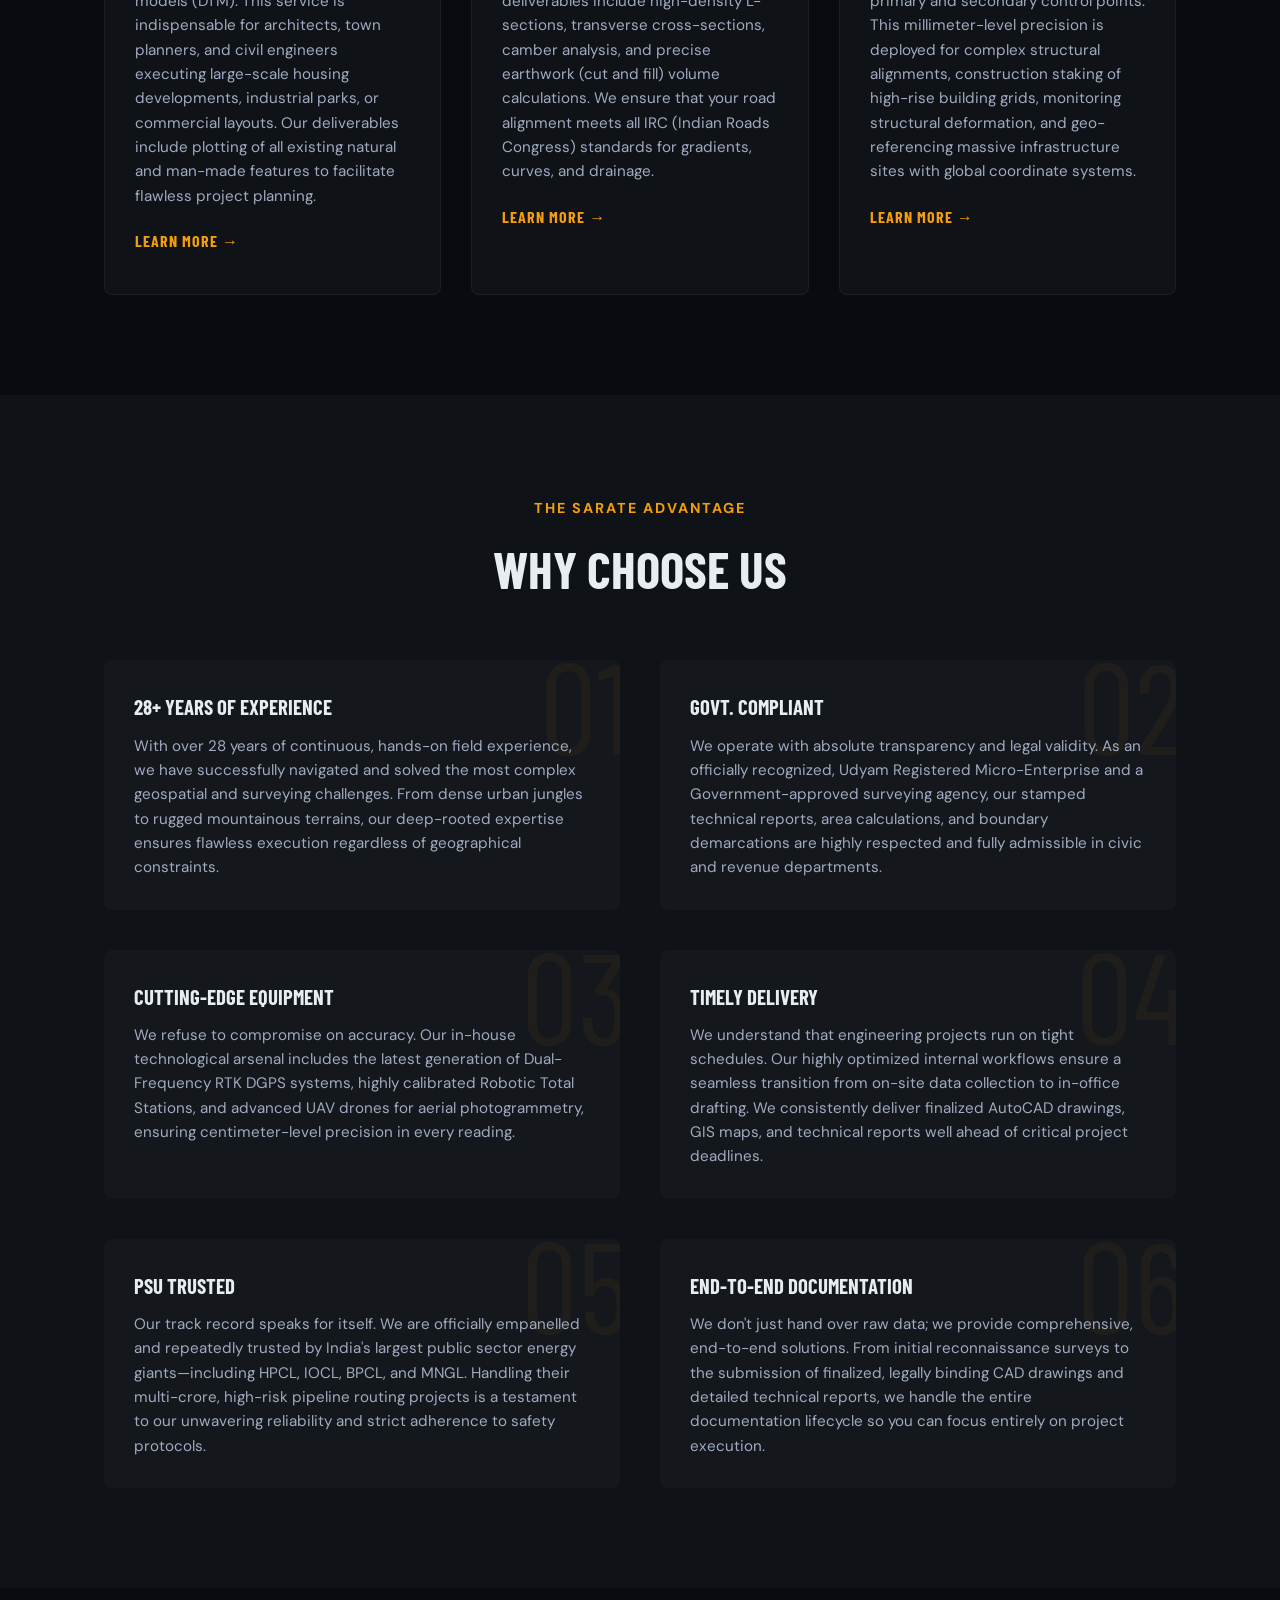
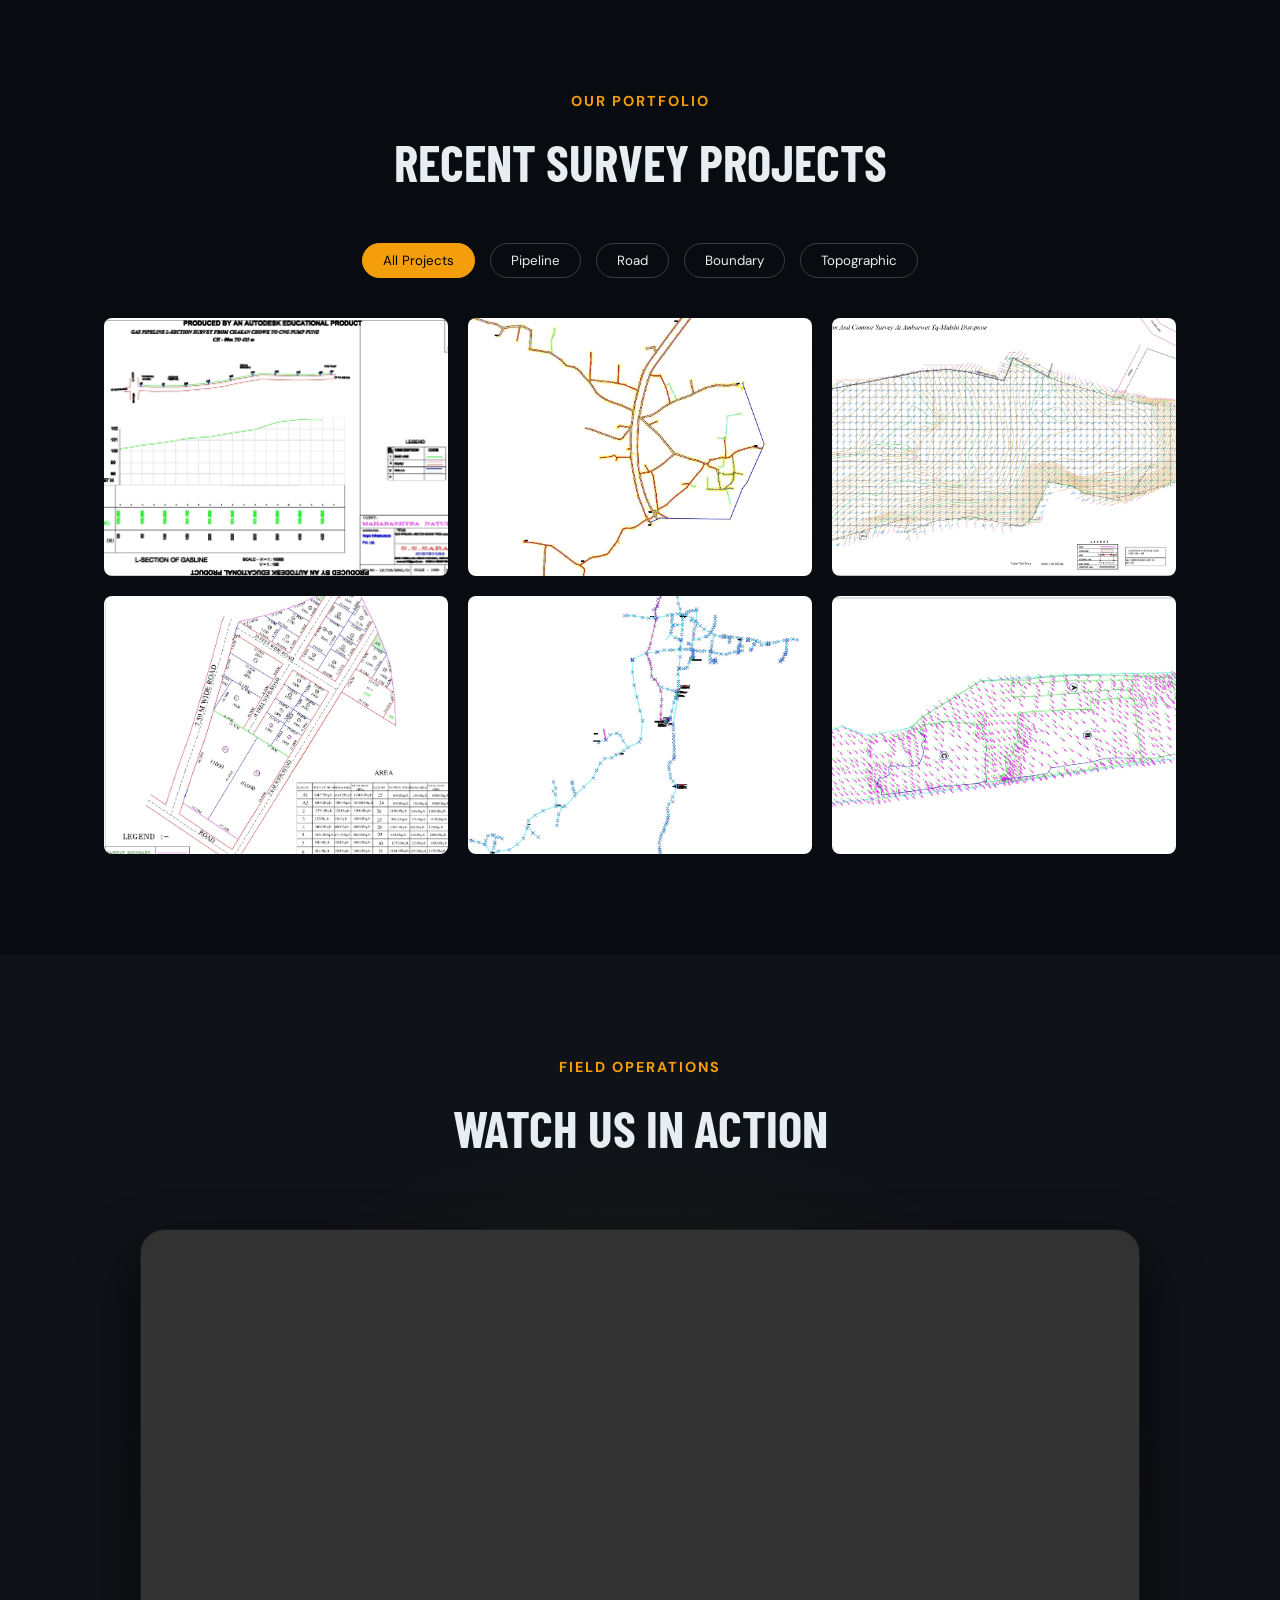
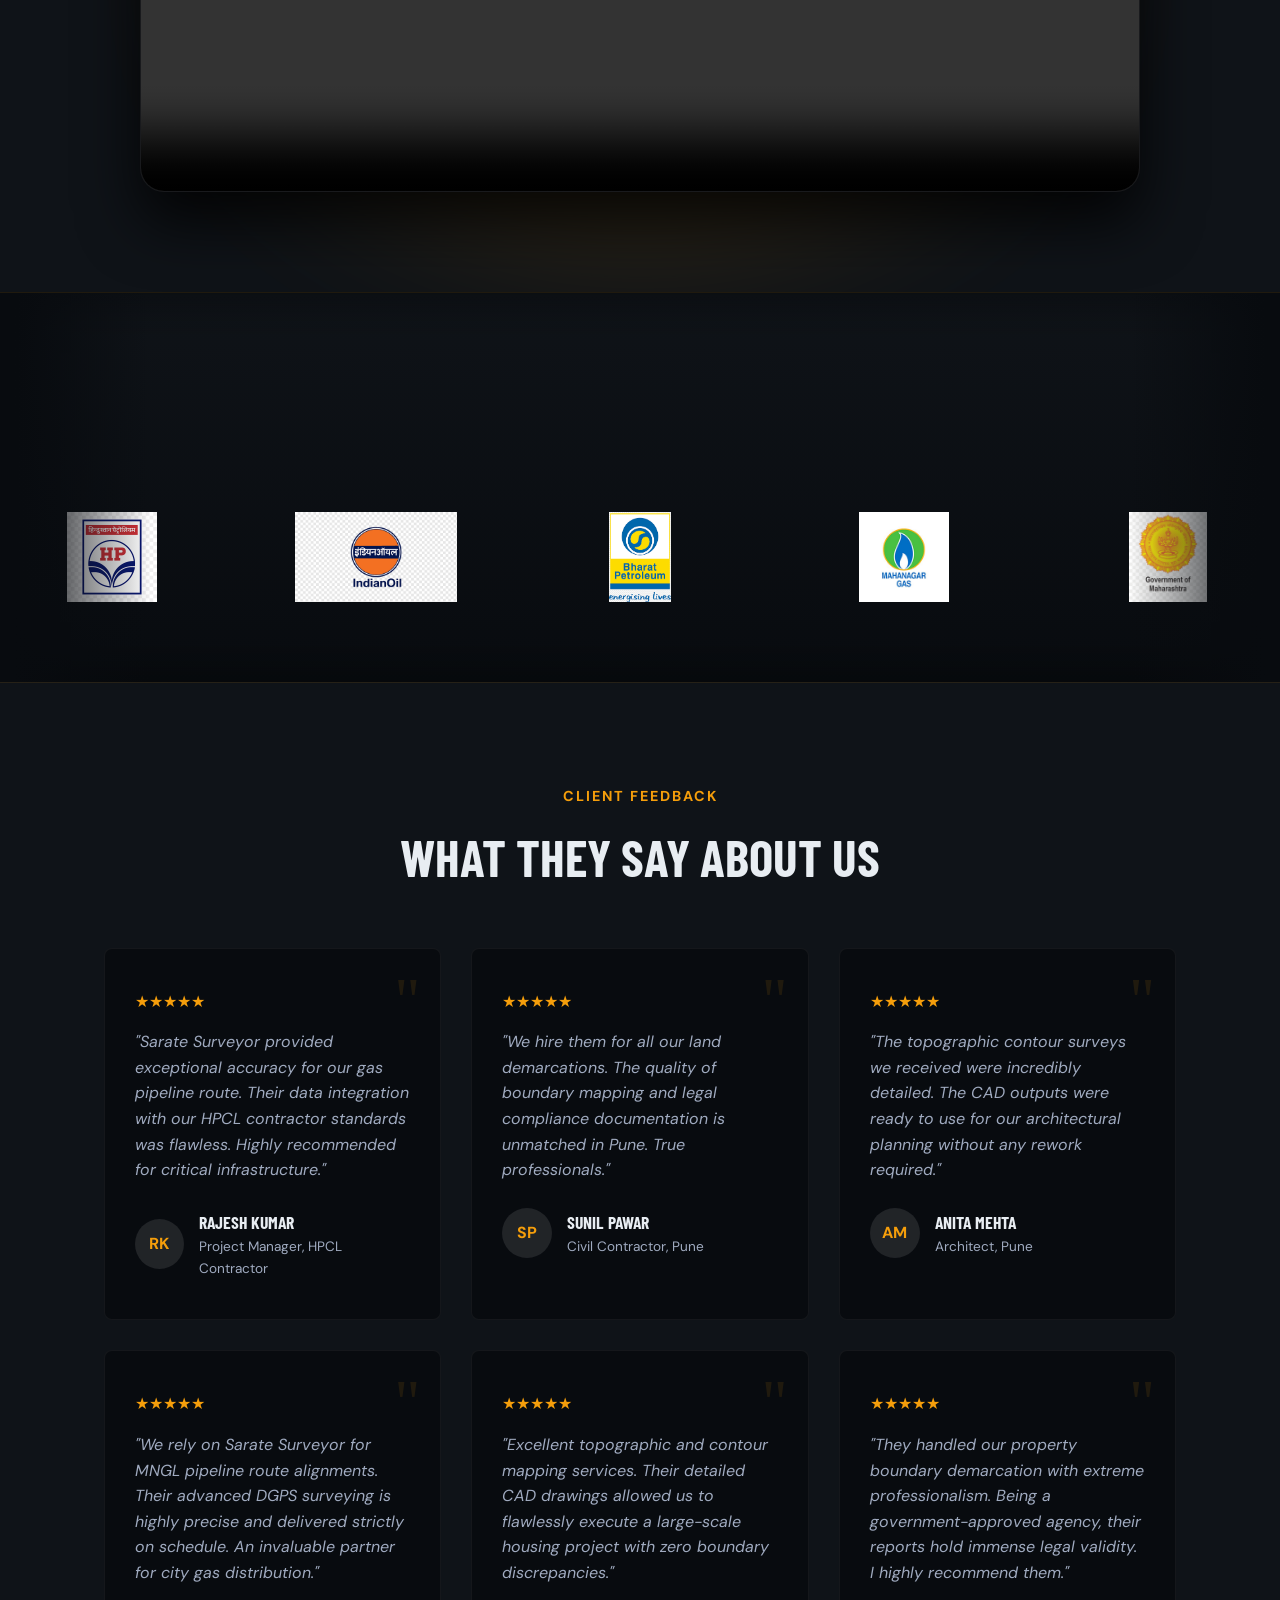
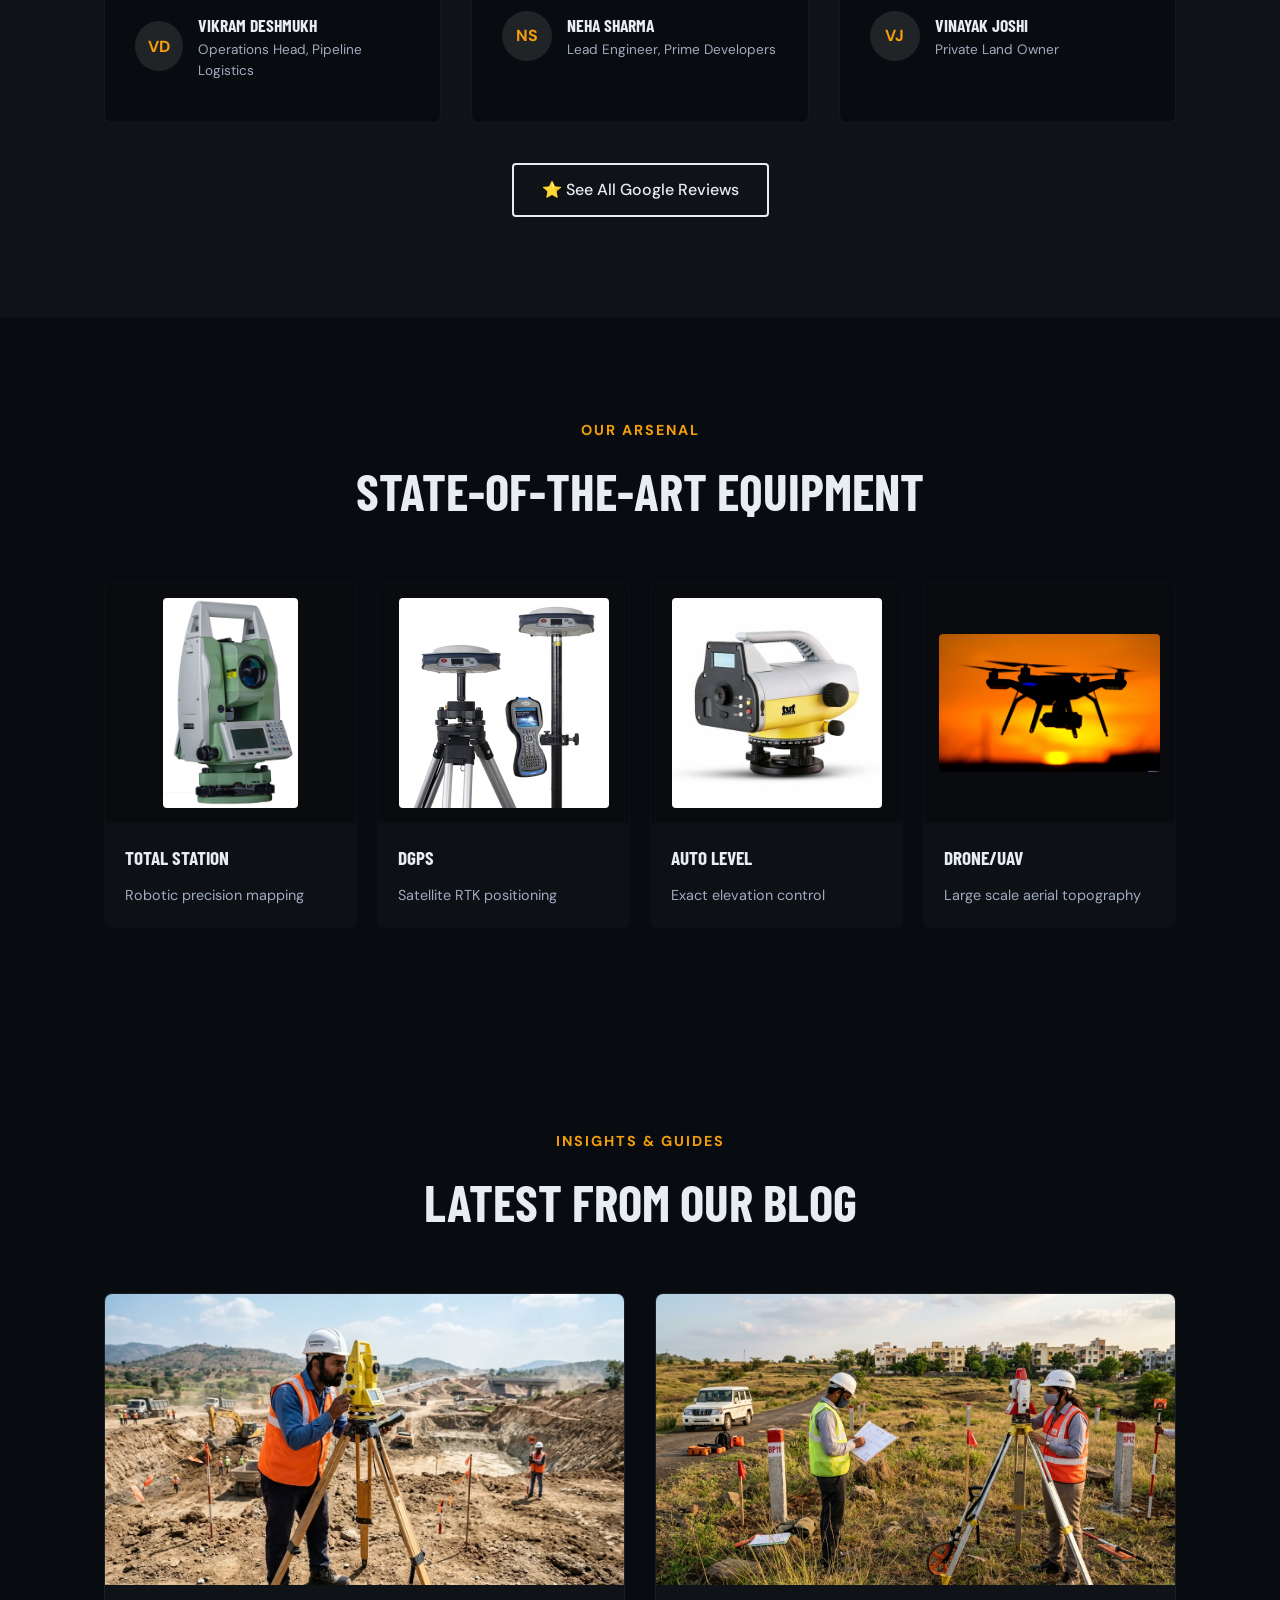
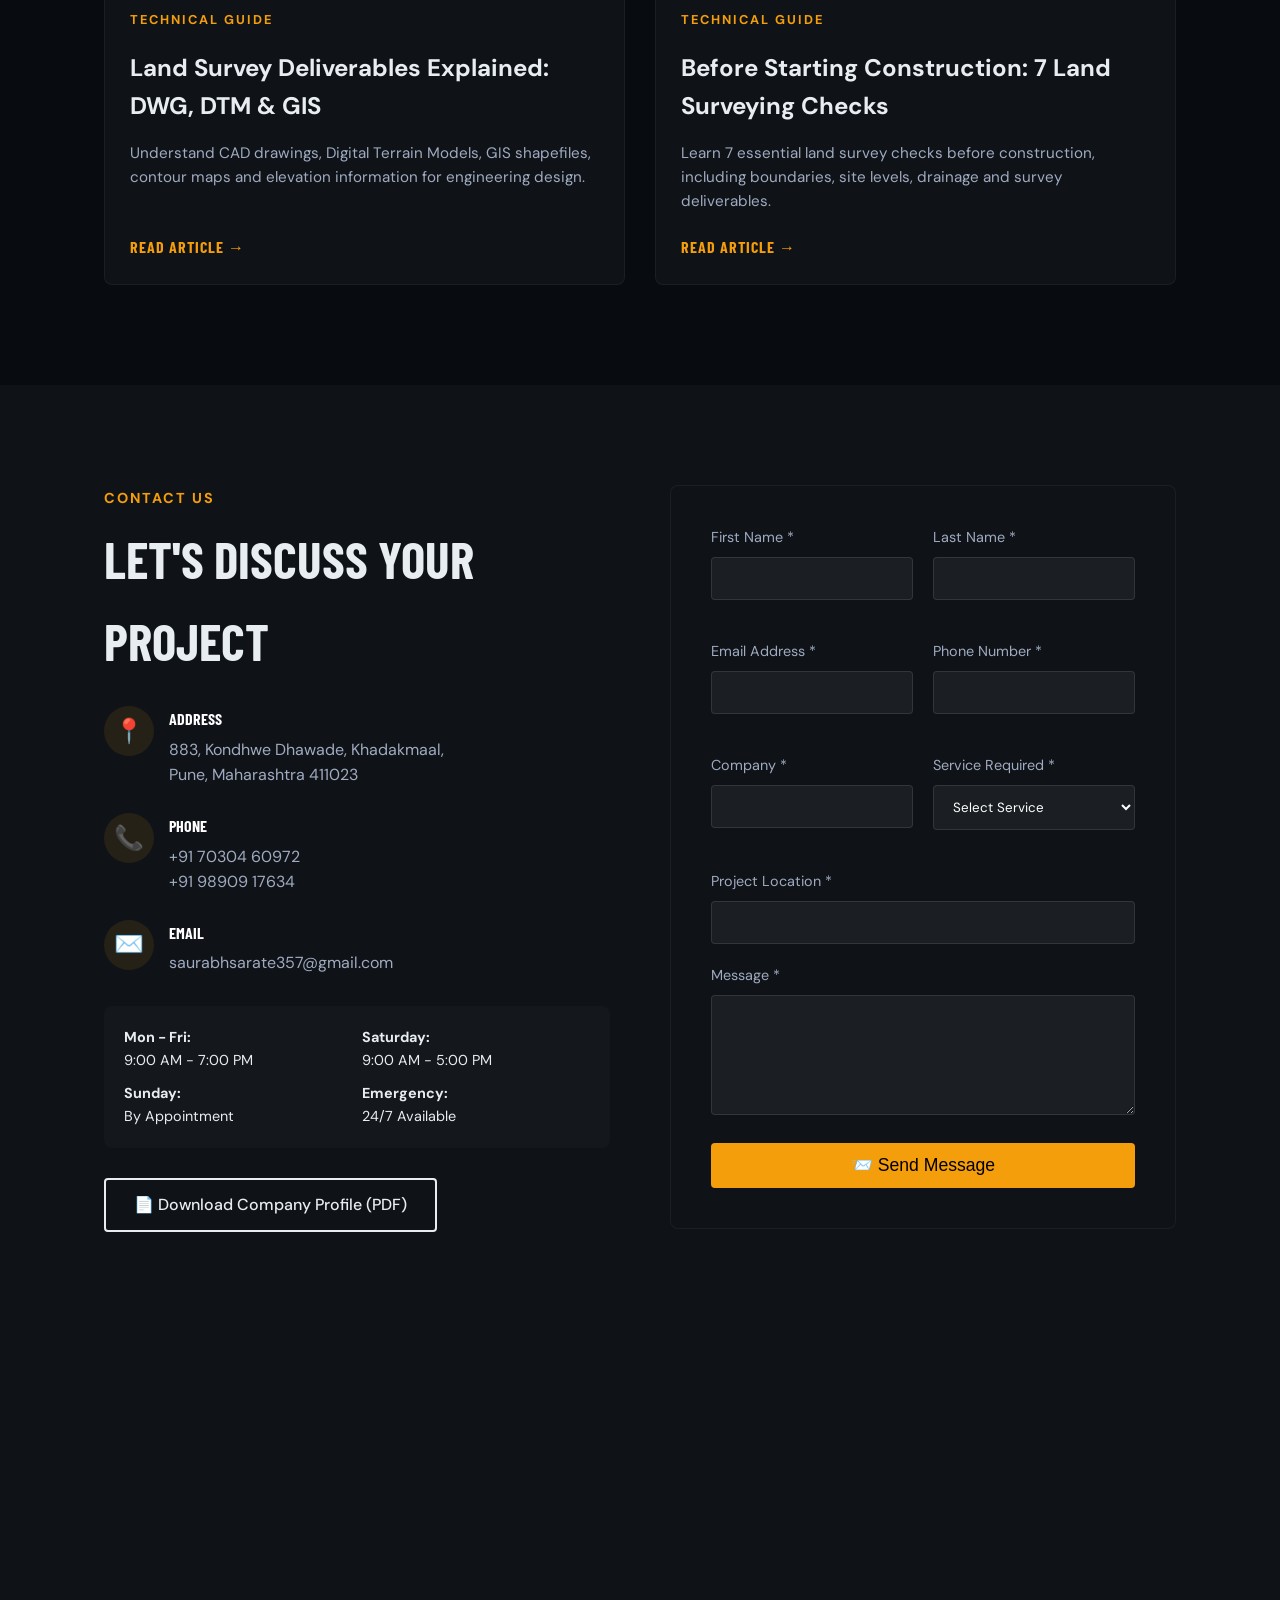
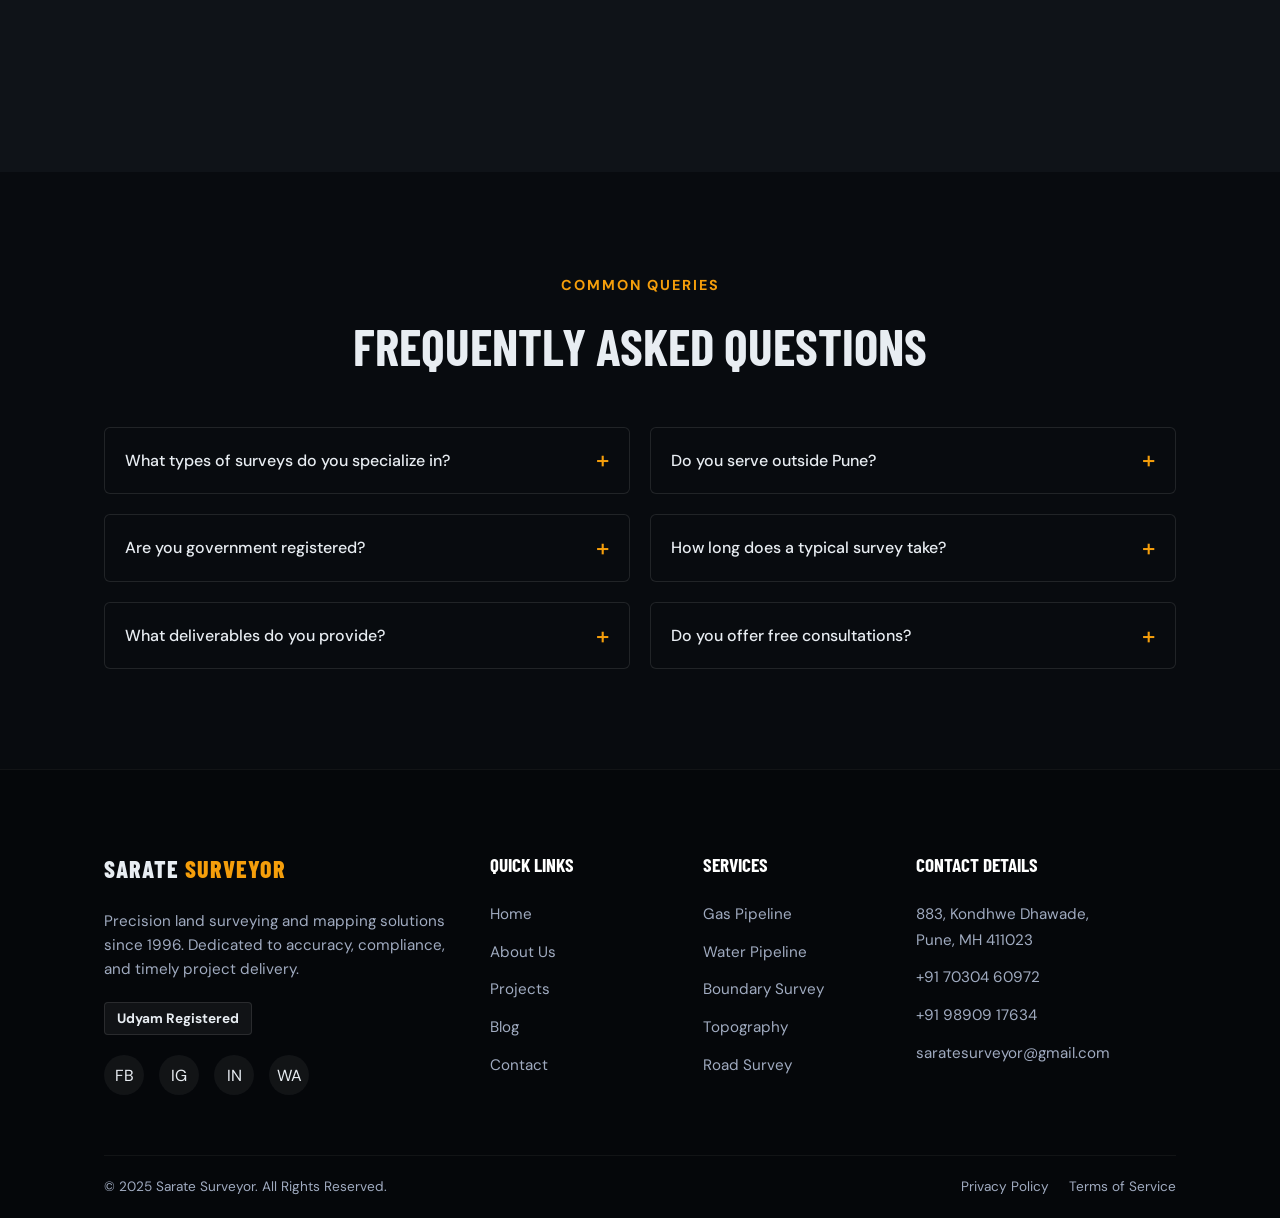
==== commit fbb9e659: "Publish technical SEO blog: Land Survey Deliverables Explained (DWG, DTM, GIS)" ====
--- a/index.html
+++ b/index.html
@@ -568,8 +568,19 @@
                 <h2>Latest from Our Blog</h2>
             </div>
             
-            <div class="services-grid" style="grid-template-columns: repeat(auto-fit, minmax(300px, 1fr));">
-                <!-- Blog 1 -->
+            <div class="services-grid" style="grid-template-columns: repeat(auto-fit, minmax(320px, 1fr));">
+                <!-- Blog 1: Land Survey Deliverables -->
+                <div class="service-card fade-in" style="padding: 0; overflow: hidden; display: flex; flex-direction: column;">
+                    <img src="assets/images/land-survey-deliverables-topographic-survey.webp" alt="Land survey deliverables including DWG, DTM and GIS data" width="600" height="338" loading="lazy" style="width: 100%; height: auto; aspect-ratio: 16/9; object-fit: cover;">
+                    <div style="padding: 25px; flex-grow: 1; display: flex; flex-direction: column;">
+                        <span class="section-tag" style="font-size: 0.8rem;">Technical Guide</span>
+                        <h3 style="margin-top: 10px; margin-bottom: 15px; font-size: 1.5rem; text-transform: none; font-family: var(--font-body); font-weight: 700;">Land Survey Deliverables Explained: DWG, DTM &amp; GIS</h3>
+                        <p style="margin-bottom: 20px; flex-grow: 1;">Understand CAD drawings, Digital Terrain Models, GIS shapefiles, contour maps and elevation information for engineering design.</p>
+                        <a href="/blog/land-survey-deliverables-dwg-dtm-gis" class="service-link" style="margin-top: auto;">Read Article &rarr;</a>
+                    </div>
+                </div>
+
+                <!-- Blog 2: Land Survey Before Construction -->
                 <div class="service-card fade-in" style="padding: 0; overflow: hidden; display: flex; flex-direction: column;">
                     <img src="assets/images/land-survey-before-construction.jpg" alt="Land survey before construction in Pune, Maharashtra" width="600" height="338" loading="lazy" style="width: 100%; height: auto; aspect-ratio: 16/9; object-fit: cover;">
                     <div style="padding: 25px; flex-grow: 1; display: flex; flex-direction: column;">
